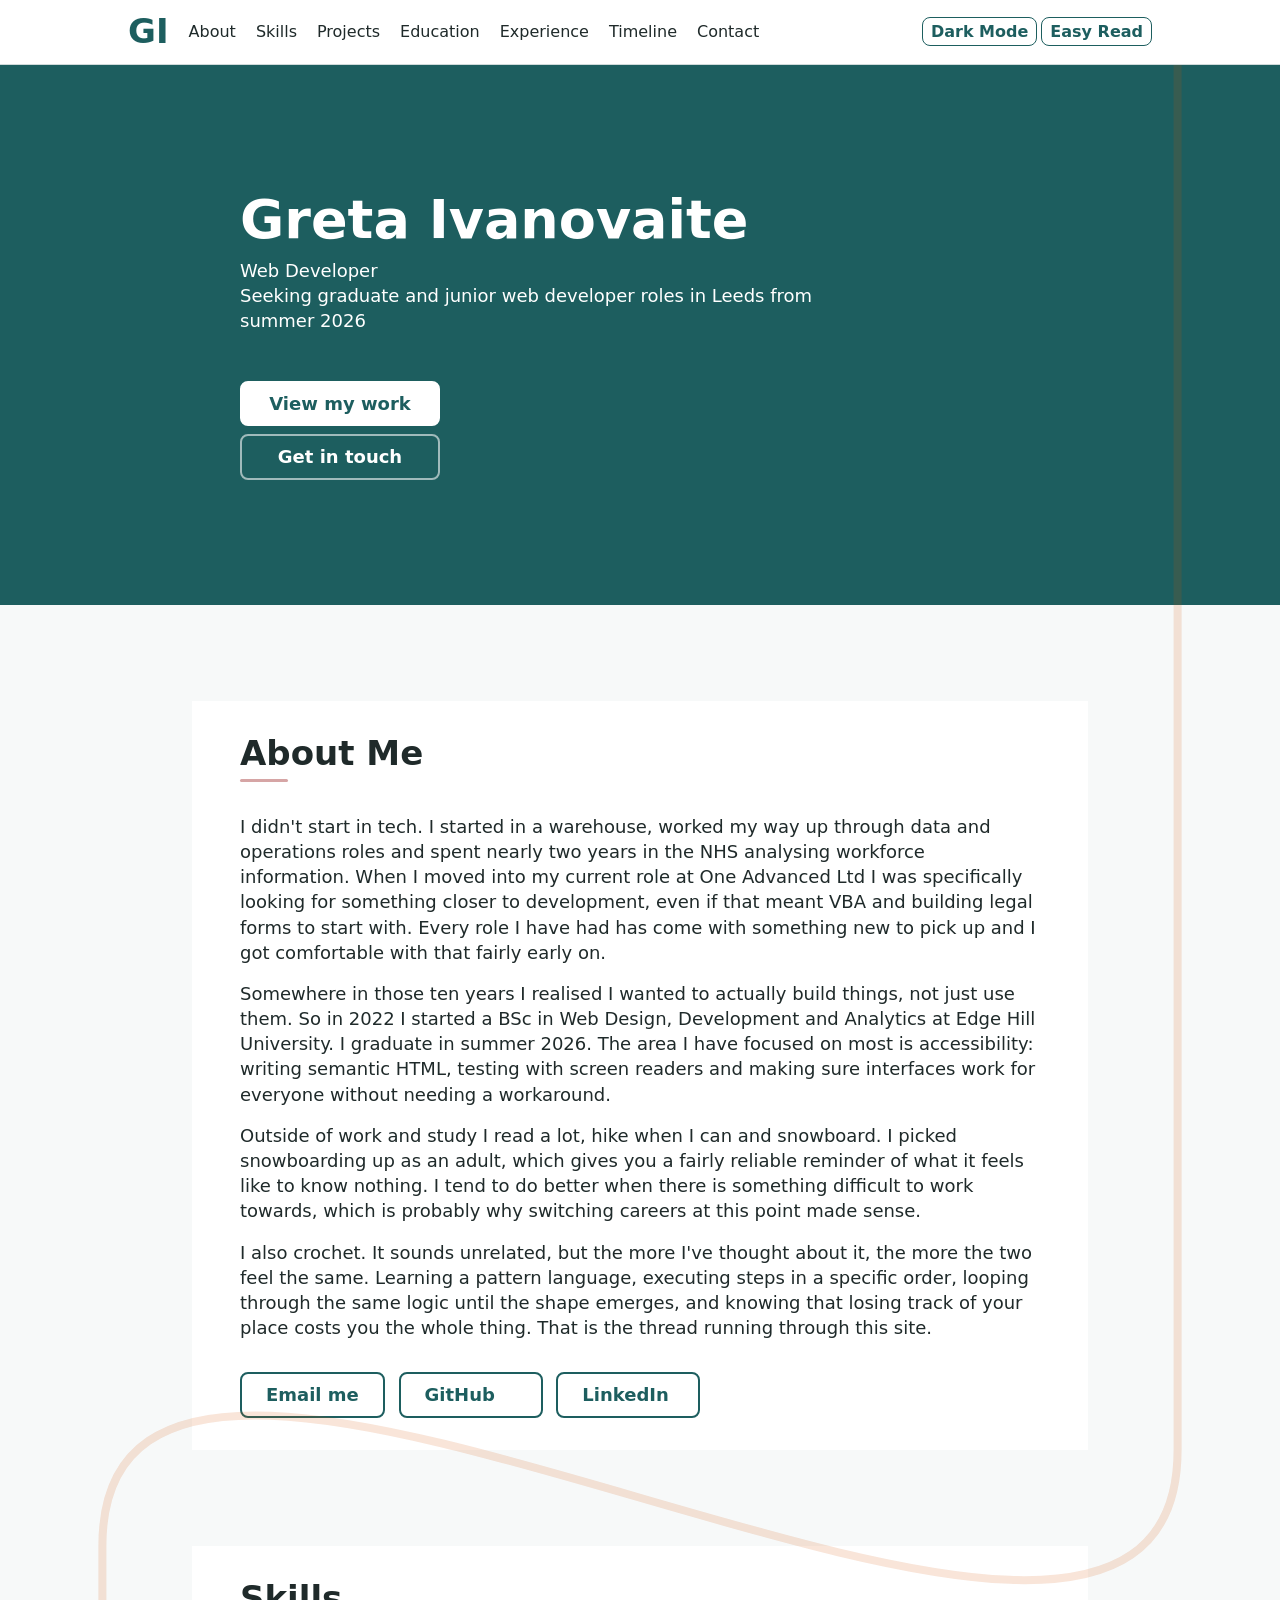
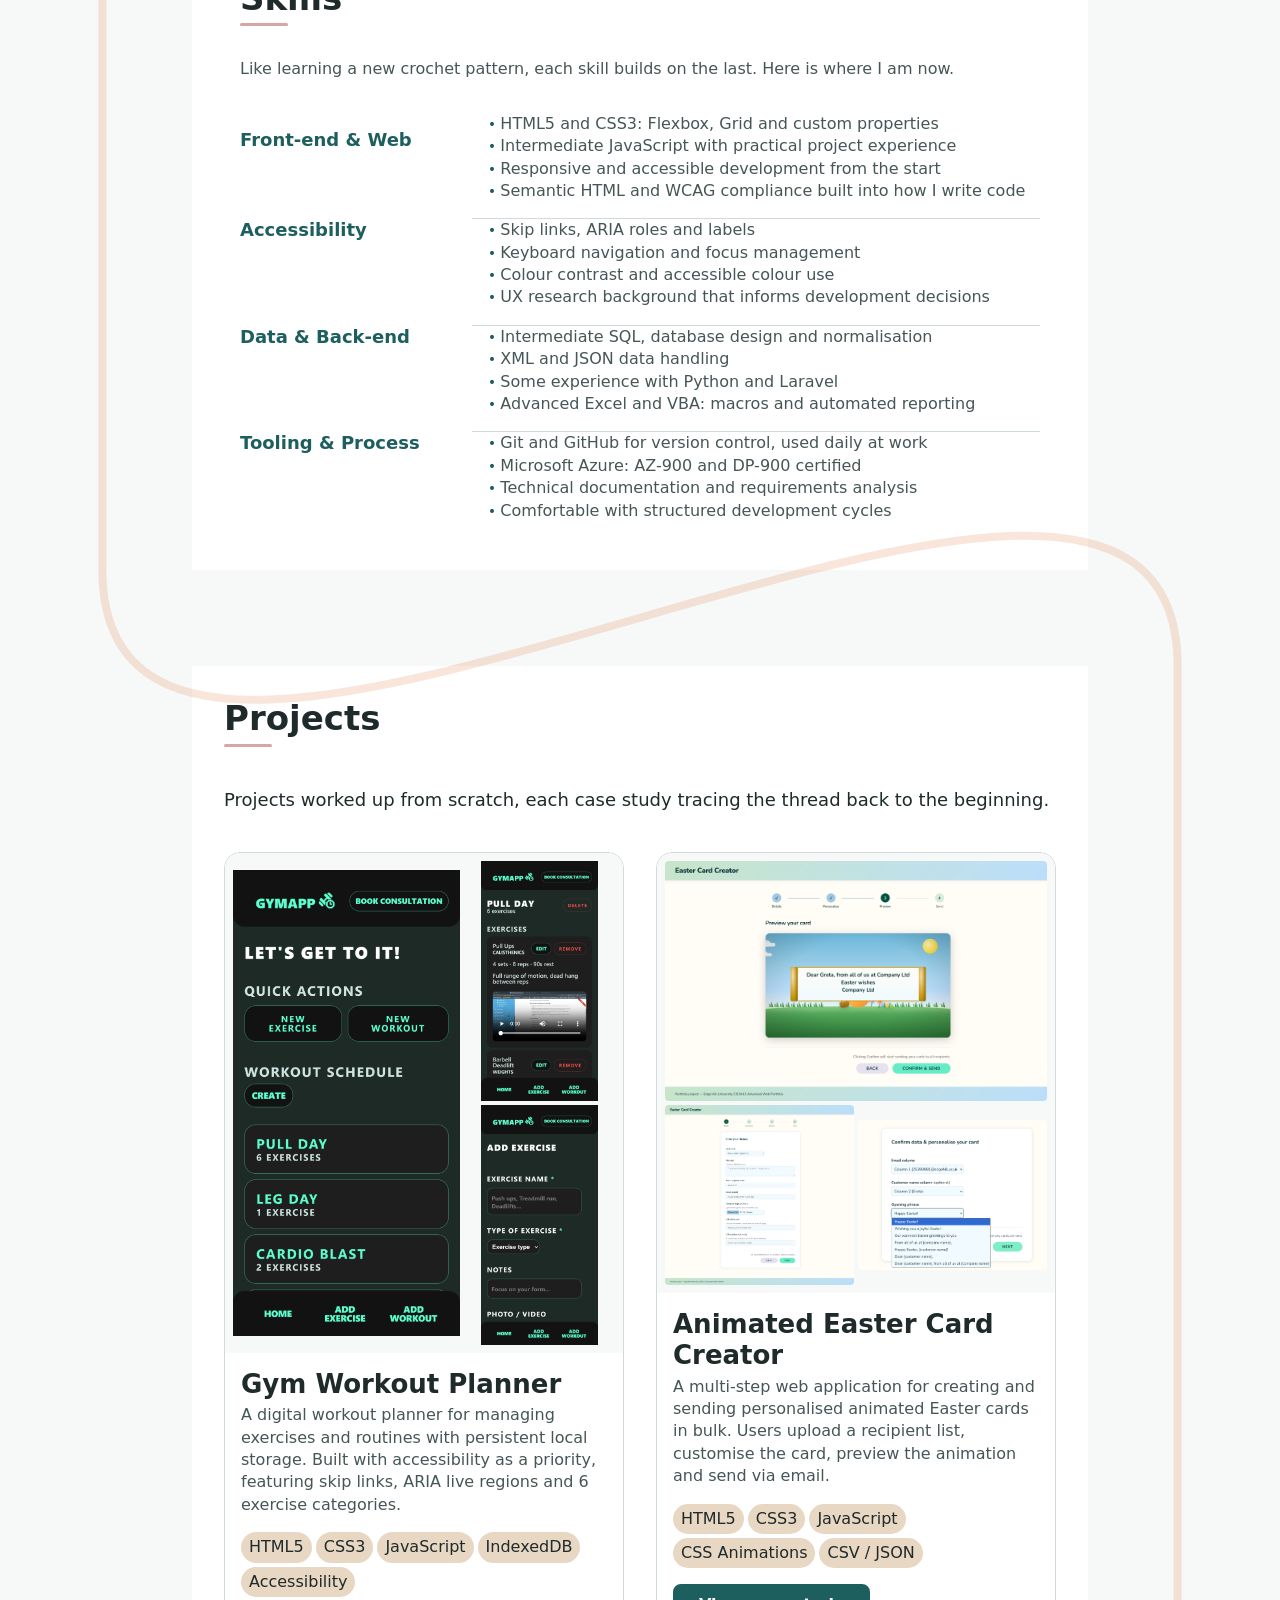
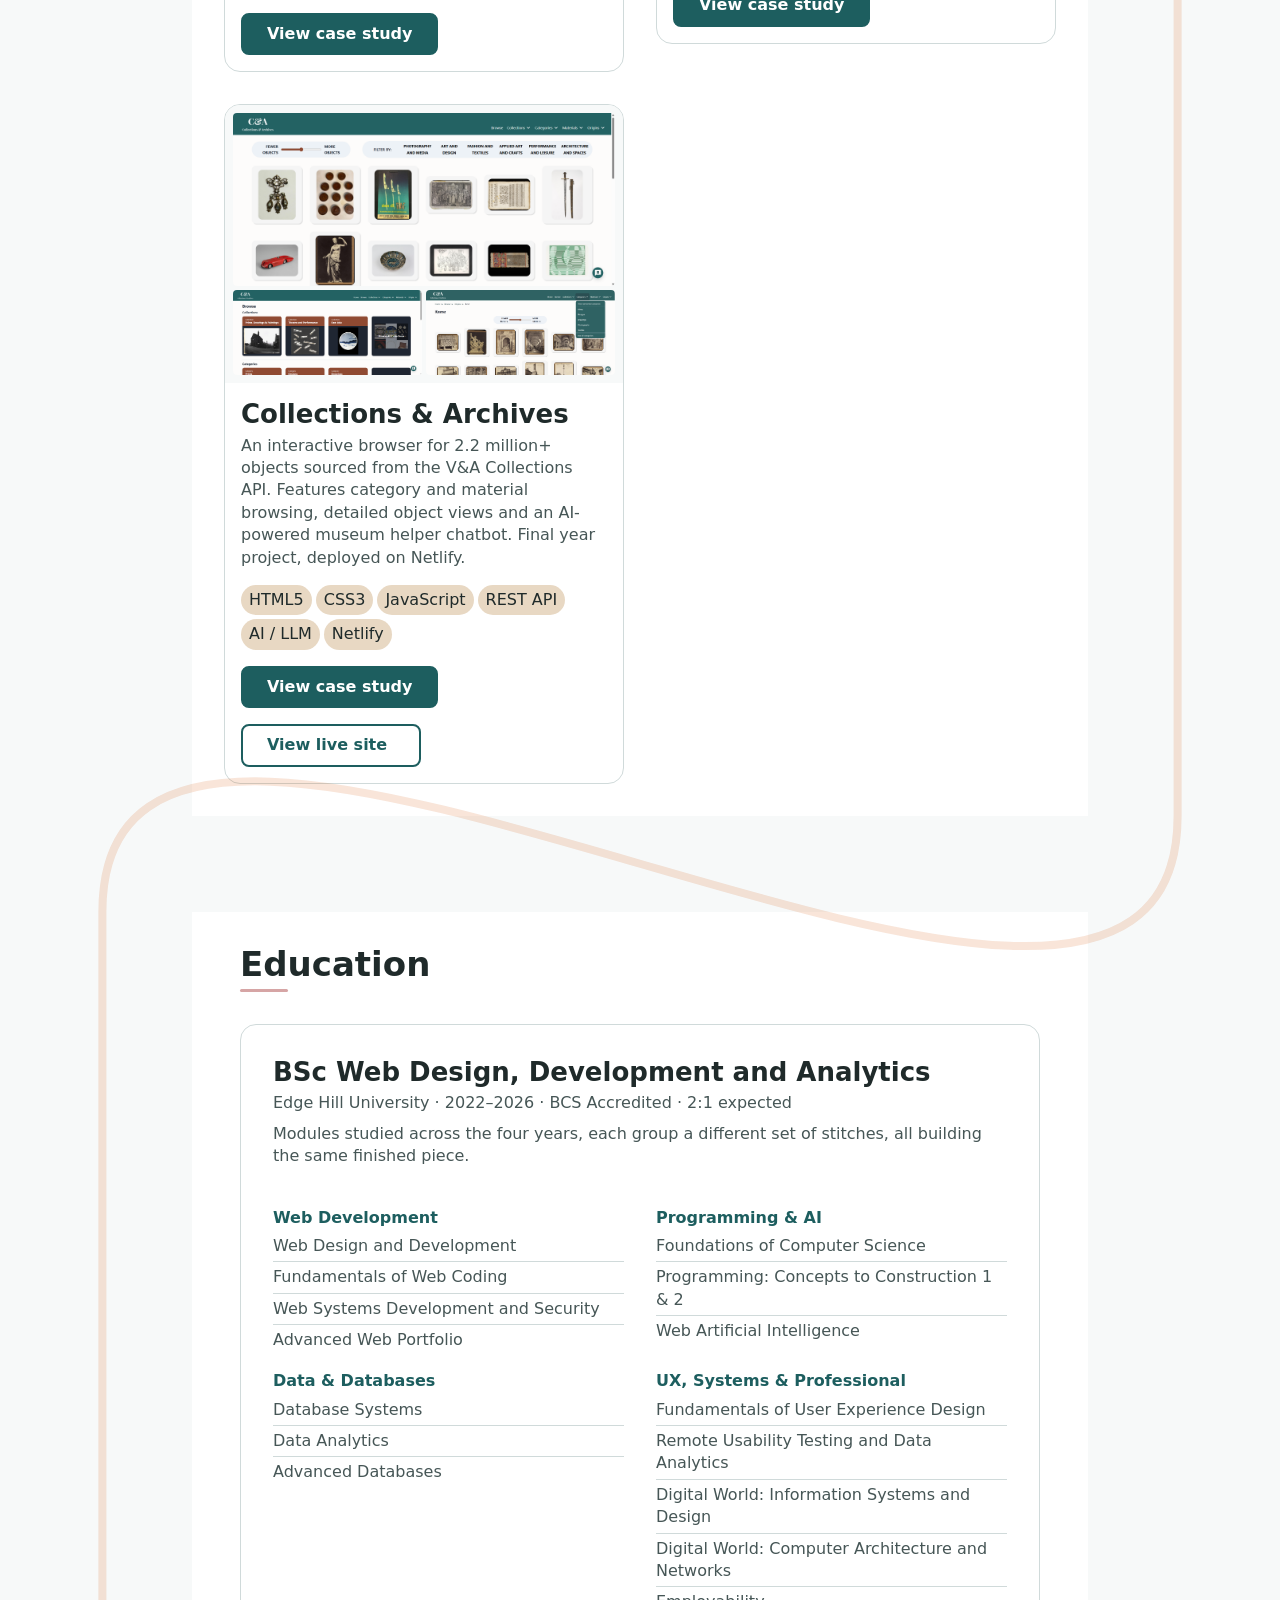
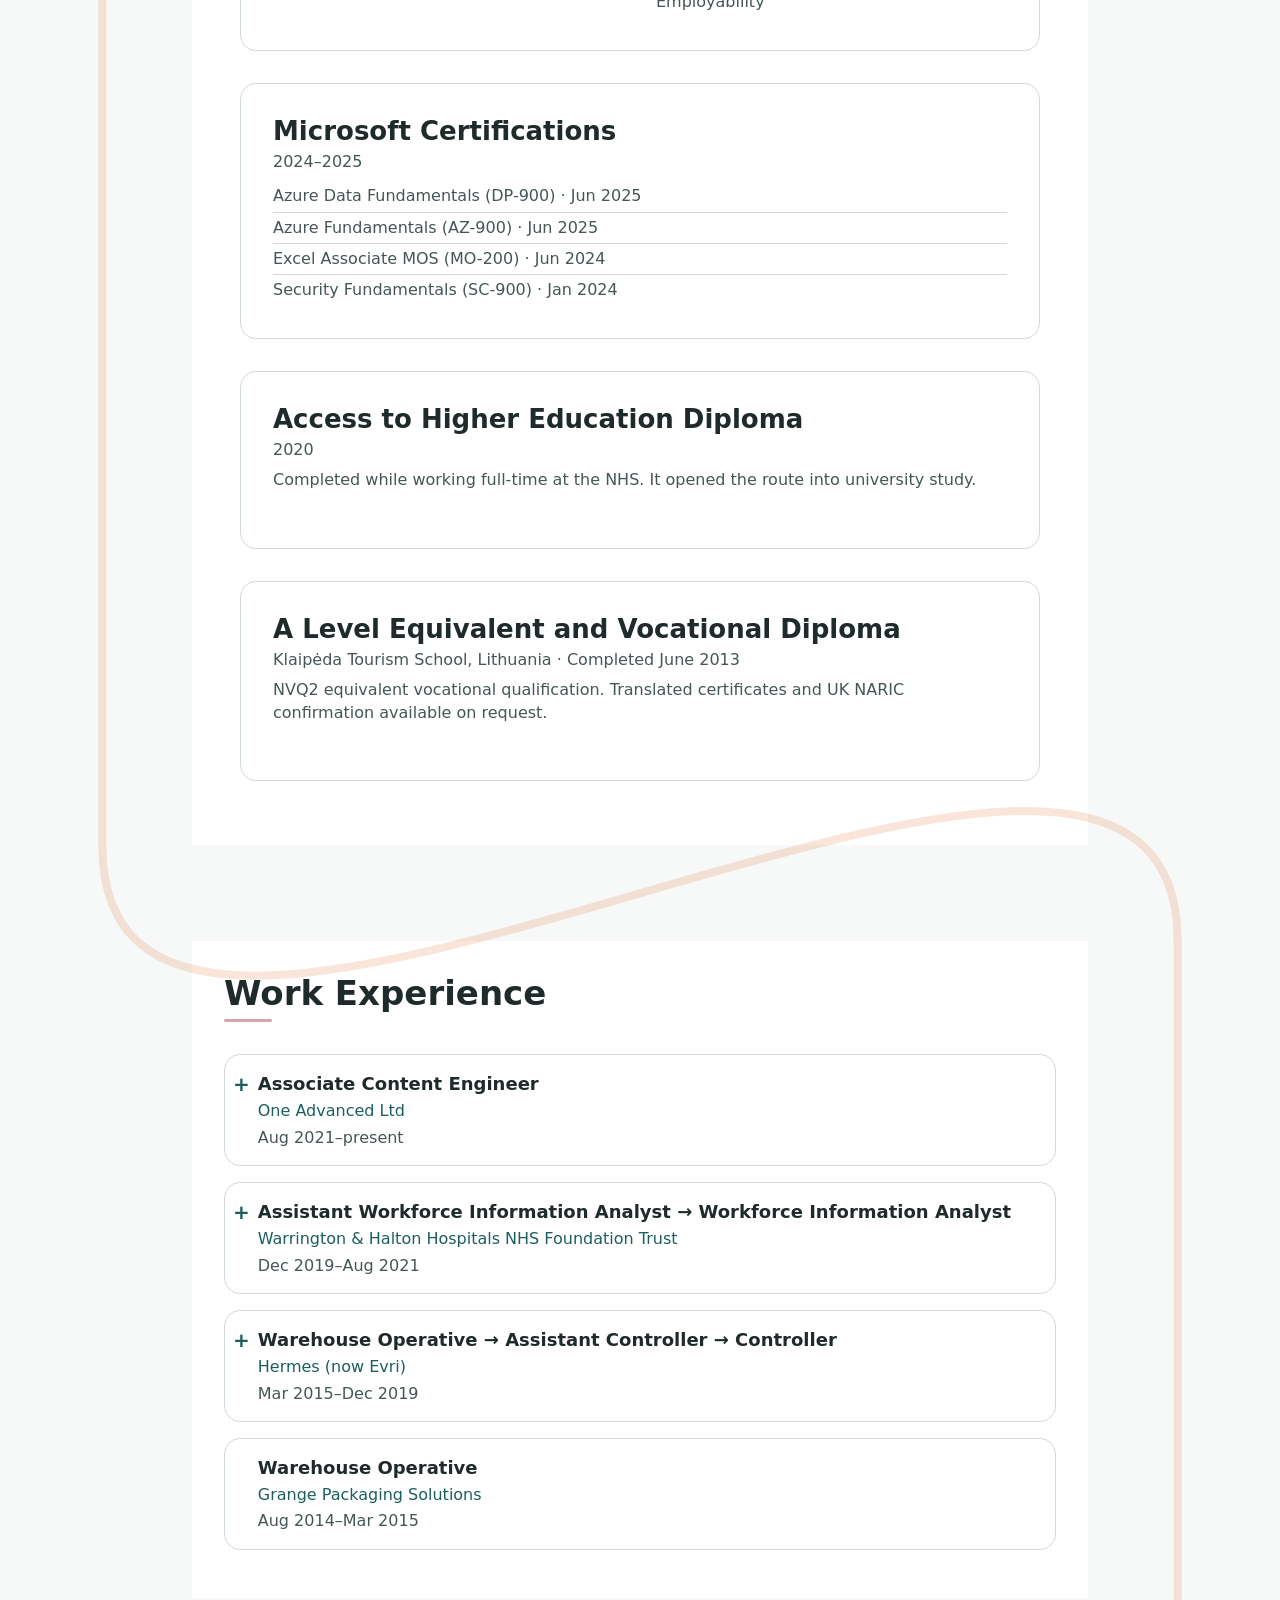
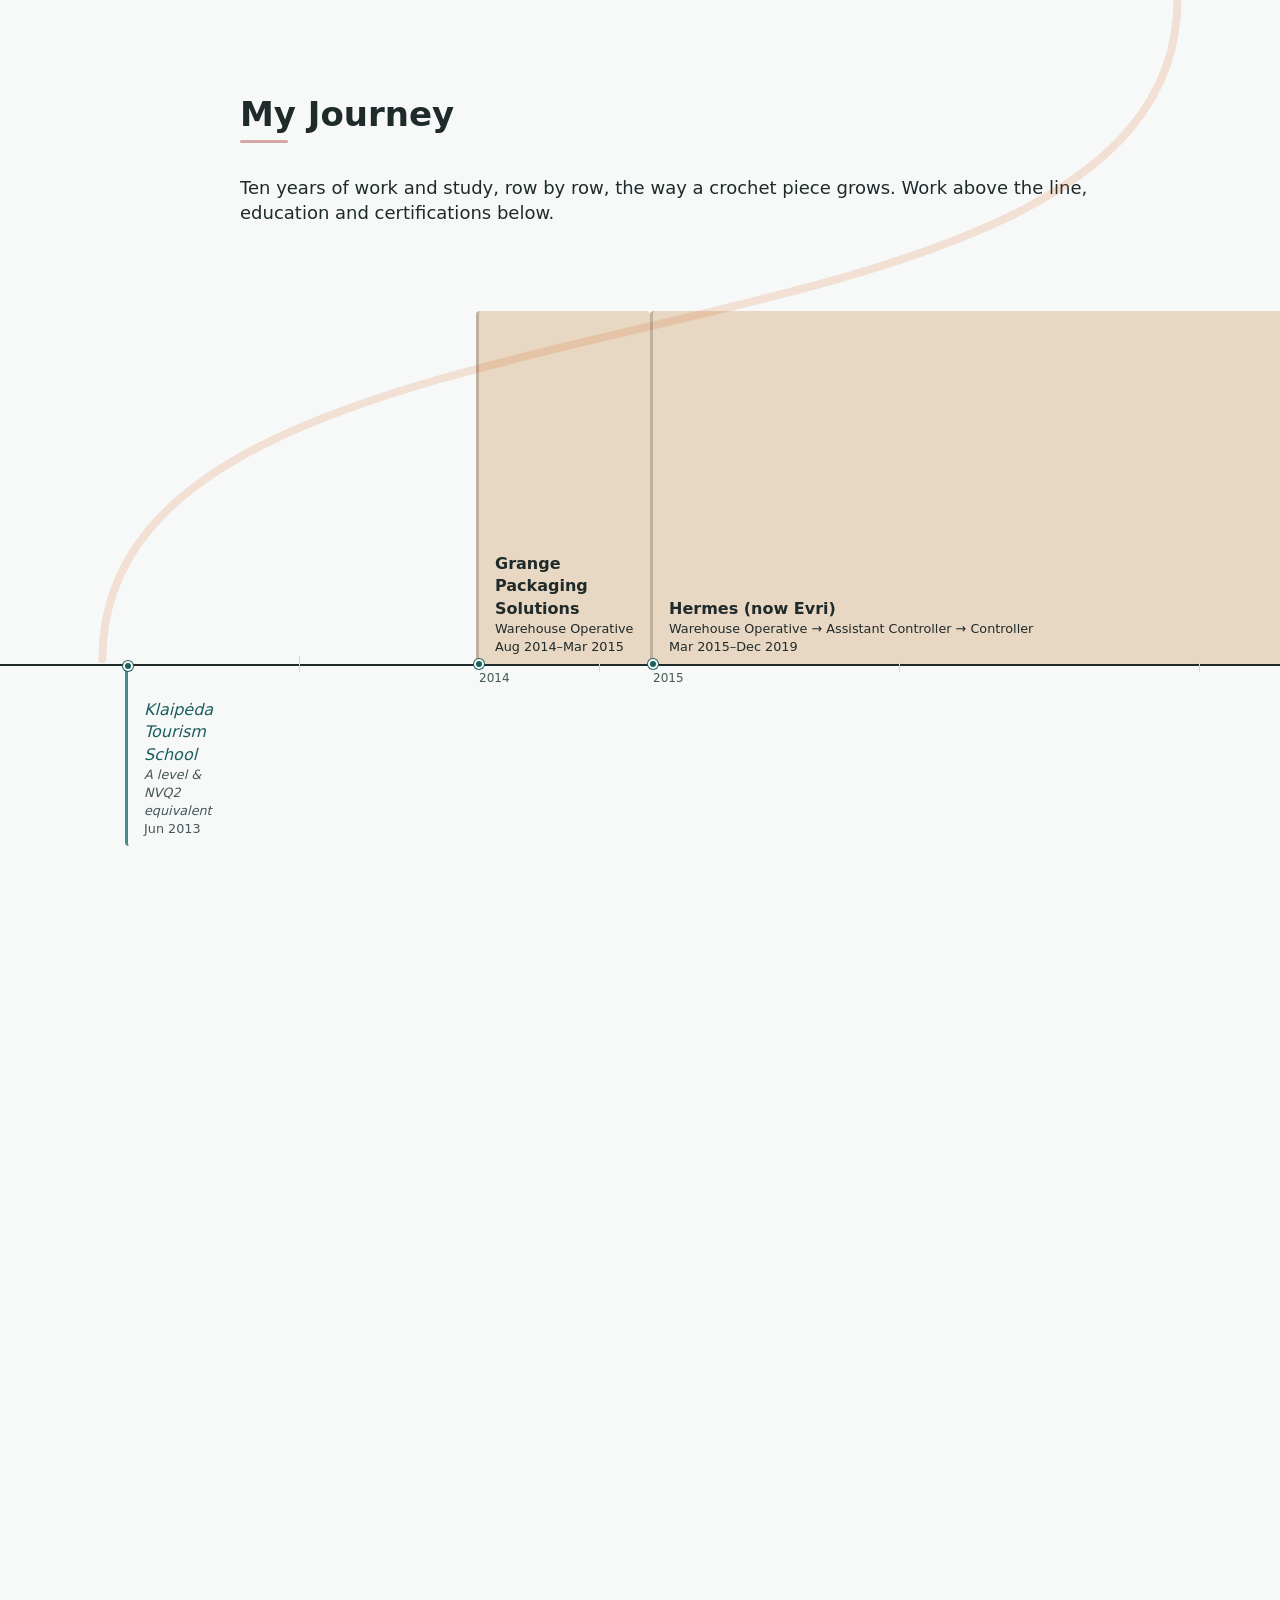
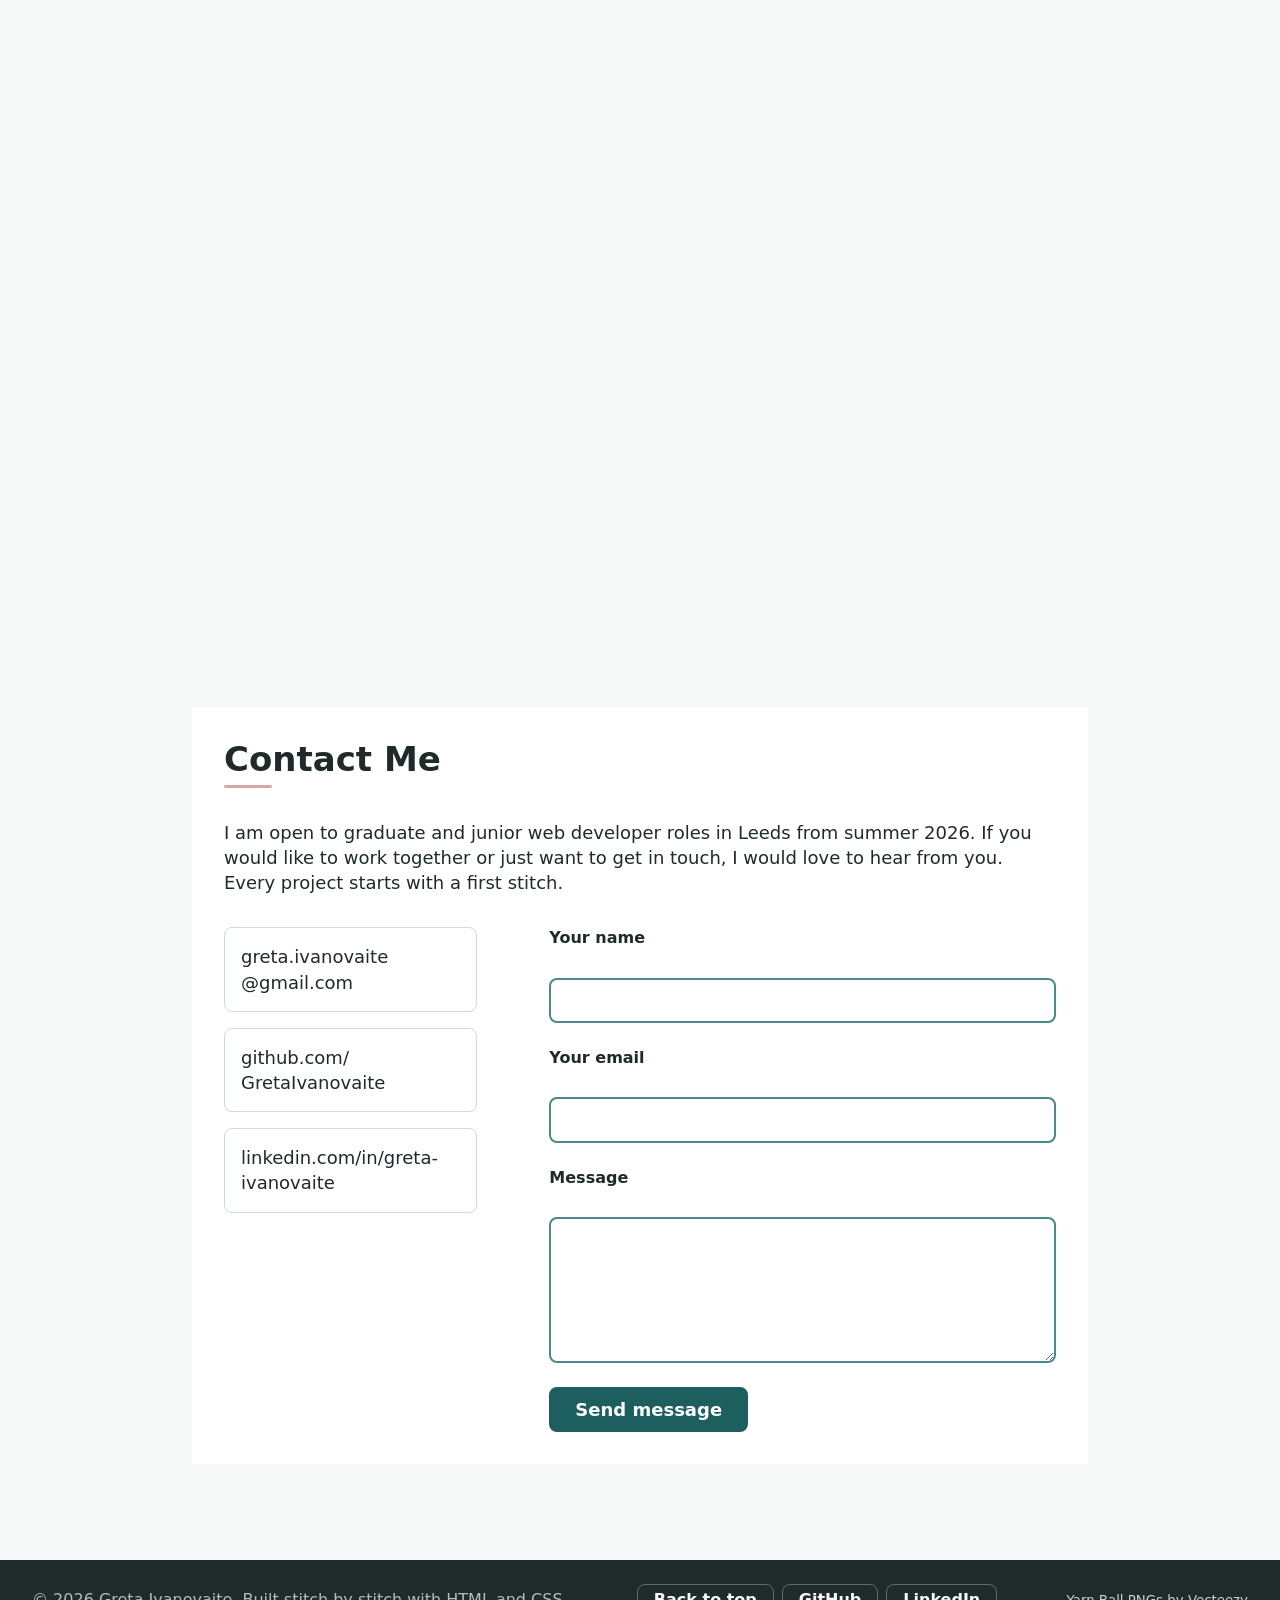
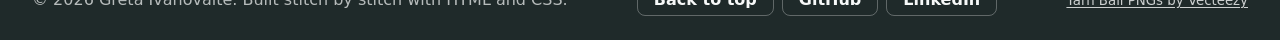
==== index.html @ 9c4bdbde "Fixed a few more layout issues, changed some of the icons and content to be more clear" ====
<!DOCTYPE html>
<html lang="en">
<head>
    <meta charset="UTF-8">
    <meta name="viewport" content="width=device-width, initial-scale=1.0">
    <meta name="description" content="Greta Ivanovaite - Web Developer portfolio. Showcasing accessible, user-focused web development projects.">
    <title>Greta Ivanovaite - Web Developer Portfolio</title>
    <link rel="stylesheet" href="css/styles.css">
    <link rel="stylesheet" href="css/layout.css">
    <script src="js/track_yarn.js" defer></script>
    <script src="js/toggles.js"></script>
    <script src="js/timeline.js" defer></script>
</head>
<body>
    <a class="skip-link" href="#main">Skip to main content</a>
    <header>
        <nav aria-label="Main navigation">
            <a href="#hero" aria-label="Greta Ivanovaite - back to top">GI</a>
            <ul role="list">
                <li><a href="#about">About</a></li>
                <li><a href="#skills">Skills</a></li>
                <li><a href="#projects">Projects</a></li>
                <li><a href="#education">Education</a></li>
                <li><a href="#work">Experience</a></li>
                <li><a href="#timeline">Timeline</a></li>
                <li><a href="#contact">Contact</a></li>
            </ul>
            
            <button
                id="btn-dark-mode"
                aria-pressed="false"
                aria-label="Toggle dark mode"
                onclick="darkMode()">
                Dark Mode
            </button>

            <button
                id="btn-easy-read"
                aria-pressed="false"
                aria-label="Toggle easy read mode"
                onclick="accessibilityMode()">
                Easy Read
            </button>
        </nav>
    </header>

    <main id="main">
        <div id="yarn-announcer" class="sr-only" aria-live="polite"></div>
        <svg class="yarn-path-container yarn-path-mobile" aria-hidden="true">
            <path id="thread-path-mobile" fill="none" />
        </svg>
        <svg class="yarn-path-container yarn-path-desktop" aria-hidden="true">
            <path id="thread-path-desktop" fill="none" />
        </svg>
        <div id="yarn-ball" class="yarn-ball" aria-hidden="true">
            <img src="images/vecteezy_orange-yarn-ball-in-realistic-design-on-transparent-background_52934440.png" alt="">
        </div>
        <section id="hero" aria-labelledby="hero-heading">
            <h1 id="hero-heading">Greta Ivanovaite</h1>
            <p>Web Developer</p>
            <p>Seeking graduate and junior web developer roles in Leeds from summer 2026</p>
            <a href="#projects">View my work</a>
            <a href="#contact">Get in touch</a>
        </section>

        <section id="about" aria-labelledby="about-heading">
            <h2 id="about-heading">About Me</h2>
            <p>I didn't start in tech. I started in a warehouse, worked my way up through data and operations roles and spent nearly two years in the NHS analysing workforce information. When I moved into my current role at One Advanced Ltd I was specifically looking for something closer to development, even if that meant VBA and building legal forms to start with. Every role I have had has come with something new to pick up and I got comfortable with that fairly early on.</p>
            <p>Somewhere in those ten years I realised I wanted to actually build things, not just use them. So in 2022 I started a BSc in Web Design, Development and Analytics at Edge Hill University. I graduate in summer 2026. The area I have focused on most is accessibility: writing semantic HTML, testing with screen readers and making sure interfaces work for everyone without needing a workaround.</p>
            <p>Outside of work and study I read a lot, hike when I can and snowboard. I picked snowboarding up as an adult, which gives you a fairly reliable reminder of what it feels like to know nothing. I tend to do better when there is something difficult to work towards, which is probably why switching careers at this point made sense.</p>
            <p>I also crochet. It sounds unrelated, but the more I've thought about it, the more the two feel the same. Learning a pattern language, executing steps in a specific order, looping through the same logic until the shape emerges, and knowing that losing track of your place costs you the whole thing. That is the thread running through this site.</p>
            <a href="mailto:greta.ivanovaite@gmail.com" aria-label="Send Greta an email">Email me</a>
            <a href="https://github.com/GretaIvanovaite" target="_blank" rel="noopener noreferrer" aria-label="Visit Greta's GitHub profile (opens in new tab)">GitHub</a>
            <a href="https://linkedin.com/in/greta-ivanovaite" target="_blank" rel="noopener noreferrer" aria-label="Visit Greta's LinkedIn profile (opens in new tab)">LinkedIn</a>
        </section>

        <section id="skills" aria-labelledby="skills-heading">
            <h2 id="skills-heading">Skills</h2>
            <p>Like learning a new crochet pattern, each skill builds on the last. Here is where I am now.</p>
            <h3>Front-end &amp; Web</h3>
            <ul role="list">
                <li>HTML5 and CSS3: Flexbox, Grid and custom properties</li>
                <li>Intermediate JavaScript with practical project experience</li>
                <li>Responsive and accessible development from the start</li>
                <li>Semantic HTML and WCAG compliance built into how I write code</li>
            </ul>

            <h3>Accessibility</h3>
            <ul role="list">
                <li>Skip links, ARIA roles and labels</li>
                <li>Keyboard navigation and focus management</li>
                <li>Colour contrast and accessible colour use</li>
                <li>UX research background that informs development decisions</li>
            </ul>

            <h3>Data &amp; Back-end</h3>
            <ul role="list">
                <li>Intermediate SQL, database design and normalisation</li>
                <li>XML and JSON data handling</li>
                <li>Some experience with Python and Laravel</li>
                <li>Advanced Excel and VBA: macros and automated reporting</li>
            </ul>

            <h3>Tooling &amp; Process</h3>
            <ul role="list">
                <li>Git and GitHub for version control, used daily at work</li>
                <li>Microsoft Azure: AZ-900 and DP-900 certified</li>
                <li>Technical documentation and requirements analysis</li>
                <li>Comfortable with structured development cycles</li>
            </ul>
        </section>

        <section id="projects" aria-labelledby="projects-heading">
            <h2 id="projects-heading">Projects</h2>
            <p>Projects worked up from scratch, each case study tracing the thread back to the beginning.</p>

            <article aria-labelledby="project-gym-heading">
                <h3 id="project-gym-heading">Gym Workout Planner</h3>
                <figure>
                    <img src="images/GymApp_mob.png" alt="Gym Workout Planner mobile view">
                    <img src="images/GymApp_workout_det_mob.png" alt="Workout detail view on mobile">
                    <img src="images/GymApp_add_exer_mob.png" alt="Add exercise form on mobile">
                </figure>
                <p>A digital workout planner for managing exercises and routines with persistent local storage. Built with accessibility as a priority, featuring skip links, ARIA live regions and 6 exercise categories.</p>
                <ul role="list" aria-label="Technologies used">
                    <li>HTML5</li>
                    <li>CSS3</li>
                    <li>JavaScript</li>
                    <li>IndexedDB</li>
                    <li>Accessibility</li>
                </ul>
                <a href="projects/gym-app.html">View case study</a>
            </article>

            <article aria-labelledby="project-easter-heading">
                <h3 id="project-easter-heading">Animated Easter Card Creator</h3>
                <figure>
                    <img src="images/EasterCard_preview.png" alt="Animated Easter Card Creator card preview">
                    <img src="images/EasterCard_input.png" alt="Recipient list upload step">
                    <img src="images/EasterCard_selection_dropdown2.png" alt="Card design selection">
                </figure>
                <p>A multi-step web application for creating and sending personalised animated Easter cards in bulk. Users upload a recipient list, customise the card, preview the animation and send via email.</p>
                <ul role="list" aria-label="Technologies used">
                    <li>HTML5</li>
                    <li>CSS3</li>
                    <li>JavaScript</li>
                    <li>CSS Animations</li>
                    <li>CSV / JSON</li>
                </ul>
                <a href="projects/easter-card.html">View case study</a>
            </article>

            <article aria-labelledby="project-ca-heading">
                <h3 id="project-ca-heading">Collections &amp; Archives</h3>
                <figure>
                    <img src="images/CA_desktop_homepage.png" alt="Collections &amp; Archives homepage">
                    <img src="images/CA_desktop_homepage_browse.png" alt="Collections &amp; Archives browse view">
                    <img src="images/CA_desktop_browse_property(with_menu_dropdown).png" alt="Object detail view with navigation menu">
                </figure>
                <p>An interactive browser for 2.2 million+ objects sourced from the V&amp;A Collections API. Features category and material browsing, detailed object views and an AI-powered museum helper chatbot. Final year project, deployed on Netlify.</p>
                <ul role="list" aria-label="Technologies used">
                    <li>HTML5</li>
                    <li>CSS3</li>
                    <li>JavaScript</li>
                    <li>REST API</li>
                    <li>AI / LLM</li>
                    <li>Netlify</li>
                </ul>
                <a href="projects/va-museum.html">View case study</a>
                <a href="https://collectionsarchives.netlify.app/" target="_blank" rel="noopener noreferrer" aria-label="View Collections &amp; Archives live site (opens in new tab)">View live site</a>
            </article>
        </section>

        <section id="education" aria-labelledby="education-heading">
            <h2 id="education-heading">Education</h2>

            <article aria-labelledby="edu-bsc">
                <h3 id="edu-bsc">BSc Web Design, Development and Analytics</h3>
                <span>Edge Hill University<span aria-hidden="true"> &middot; </span>2022–2026<span aria-hidden="true"> &middot; </span>BCS Accredited<span aria-hidden="true"> &middot; </span>2:1 expected</span>
                <p>Modules studied across the four years, each group a different set of stitches, all building the same finished piece.</p>

                <div>
                    <section aria-labelledby="edu-web-dev">
                        <h4 id="edu-web-dev">Web Development</h4>
                        <ul role="list">
                            <li>Web Design and Development</li>
                            <li>Fundamentals of Web Coding</li>
                            <li>Web Systems Development and Security</li>
                            <li>Advanced Web Portfolio</li>
                        </ul>
                    </section>
                    <section aria-labelledby="edu-programming">
                        <h4 id="edu-programming">Programming &amp; AI</h4>
                        <ul role="list">
                            <li>Foundations of Computer Science</li>
                            <li>Programming: Concepts to Construction 1 &amp; 2</li>
                            <li>Web Artificial Intelligence</li>
                        </ul>
                    </section>
                    <section aria-labelledby="edu-data">
                        <h4 id="edu-data">Data &amp; Databases</h4>
                        <ul role="list">
                            <li>Database Systems</li>
                            <li>Data Analytics</li>
                            <li>Advanced Databases</li>
                        </ul>
                    </section>
                    <section aria-labelledby="edu-ux">
                        <h4 id="edu-ux">UX, Systems &amp; Professional</h4>
                        <ul role="list">
                            <li>Fundamentals of User Experience Design</li>
                            <li>Remote Usability Testing and Data Analytics</li>
                            <li>Digital World: Information Systems and Design</li>
                            <li>Digital World: Computer Architecture and Networks</li>
                            <li>Employability</li>
                        </ul>
                    </section>
                </div>

            </article>

            <article aria-labelledby="edu-certs">
                <h3 id="edu-certs">Microsoft Certifications</h3>
                <span>2024–2025</span>

                <ul role="list">
                    <li>Azure Data Fundamentals (DP-900) &middot; Jun 2025</li>
                    <li>Azure Fundamentals (AZ-900) &middot; Jun 2025</li>
                    <li>Excel Associate MOS (MO-200) &middot; Jun 2024</li>
                    <li>Security Fundamentals (SC-900) &middot; Jan 2024</li>
                </ul>
            </article>

            <article aria-labelledby="edu-access">
                <h3 id="edu-access">Access to Higher Education Diploma</h3>
                <span>2020</span>
                <p>Completed while working full-time at the NHS. It opened the route into university study.</p>
            </article>

            <article aria-labelledby="edu-klaipeda">
                <h3 id="edu-klaipeda">A Level Equivalent and Vocational Diploma</h3>
                <span>Klaip&#0279;da Tourism School, Lithuania<span aria-hidden="true"> &middot; </span>Completed June 2013</span>
                <p>NVQ2 equivalent vocational qualification. Translated certificates and UK NARIC confirmation available on request.</p>
            </article>
        </section>

        <section id="work" aria-labelledby="work-heading">
            <h2 id="work-heading">Work Experience</h2>
            <details>
                <summary>
                    <span>Associate Content Engineer</span>
                    <span>One Advanced Ltd</span>
                    <span>Aug 2021–present</span>
                </summary>
                <p>Content engineering for legal software, converting legal forms into structured digital formats and building VBA automation tools.</p>
                <ul role="list">
                    <li>Create and format electronic versions of legal forms to compliance standards set by legal entities</li>
                    <li>Build and maintain VBA macros to automate document workflows and reduce manual errors</li>
                    <li>Create content control-based Word forms</li>
                    <li>Manage version-controlled content workflows using Git and GitHub</li>
                </ul>
            </details>

            <details>
                <summary>
                    <span>Assistant Workforce Information Analyst → Workforce Information Analyst</span>
                    <span>Warrington &amp; Halton Hospitals NHS Foundation Trust</span>
                    <span>Dec 2019–Aug 2021</span>
                </summary>
                <strong>Workforce Information Analyst</strong>
                <span>Nov 2020–Aug 2021</span>
                <ul role="list">
                    <li>Reported on staff absences, mandatory training and other workforce queries</li>
                    <li>Managed the employee information system (ESR)</li>
                    <li>Created and implemented SCORM packages using Lectora and Oracle LMS</li>
                    <li>Extensive use of Microsoft Office including Excel, Outlook and Word</li>
                </ul>
                <strong>Assistant Workforce Information Analyst</strong>
                <span>Dec 2019–Nov 2020</span>

                <ul role="list">
                    <li>Compiled information from E-Rostering, Patchwork and OLM systems</li>
                    <li>Checked and error-corrected reports before distribution</li>
                </ul>
            </details>

            <details>
                <summary>
                    <span>Warehouse Operative → Assistant Controller → Controller</span>
                    <span>Hermes (now Evri)</span>
                    <span>Mar 2015–Dec 2019</span>
                </summary>
                <strong>Controller</strong>
                <span>Sep 2018–Dec 2019</span>
                <ul role="list">
                    <li>Managed staff performance and shift operations</li>
                    <li>Reported to management within established timescales using internal operating systems</li>
                    <li>Built and maintained Excel VBA macros and worked with Access databases</li>
                </ul>
                <strong>Assistant Controller</strong>
                <span>Jun 2015–Sep 2018</span>
                <ul role="list">
                    <li>Answered internal and external queries</li>
                    <li>Data input, update and manipulation in Excel</li>
                    <li>Compiled and reported operational information to management</li>
                </ul>
                <strong>Warehouse Operative</strong>
                <span>Mar 2015–Jun 2015</span>
            </details>

            <div class="work-static">
                <span>Warehouse Operative</span>
                <span>Grange Packaging Solutions</span>
                <span>Aug 2014–Mar 2015</span>
            </div>
        </section>

        <section id="timeline" aria-labelledby="timeline-heading">
            <h2 id="timeline-heading">My Journey</h2>
            <p>Ten years of work and study, row by row, the way a crochet piece grows. Work above the line, education and certifications below.</p>
            <details id="timeline-details">
                <summary>View timeline</summary>
            </details>
            <div class="timeline-track">
                <ol class="timeline-entries" aria-label="Career and education timeline">
                    <li class="timeline-cert" data-year="2013" style="--tl-left:125px">
                        <span>Klaip&#279;da Tourism School</span>
                        <span>A level &amp; NVQ2 equivalent</span>
                        <time datetime="2013-06">Jun 2013</time>
                    </li>
                    <li class="timeline-work" data-year="2014" style="--tl-left:476px;--tl-width:174px">
                        <span>Grange Packaging Solutions</span>
                        <span>Warehouse Operative</span>
                        <time datetime="2014-08/2015-03">Aug 2014&ndash;Mar 2015</time>
                    </li>
                    <li class="timeline-work" data-year="2015" style="--tl-left:650px;--tl-width:1425px">
                        <span>Hermes (now Evri)</span>
                        <span>Warehouse Operative &rarr; Assistant Controller &rarr; Controller</span>
                        <time datetime="2015-03/2019-12">Mar 2015&ndash;Dec 2019</time>
                    </li>
                    <li class="timeline-edu" data-year="2017" style="--tl-left:1376px;--tl-width:924px">
                        <span>Access to Higher Education Diploma</span>
                        <time datetime="2017-08/2020-09">Aug 2017&ndash;Sep 2020</time>
                    </li>
                    <li class="timeline-work" data-year="2019" style="--tl-left:2075px;--tl-width:501px">
                        <span>NHS Warrington &amp; Halton</span>
                        <span>Assistant Workforce Information Analyst &rarr; Workforce Information Analyst</span>
                        <time datetime="2019-12/2021-08">Dec 2019&ndash;Aug 2021</time>
                    </li>
                    <li class="timeline-work timeline-current" data-year="2021" style="--tl-left:2576px;--tl-width:1774px">
                        <span>One Advanced Ltd</span>
                        <span>Associate Content Engineer</span>
                        <time datetime="2021-08">Aug 2021&ndash;present</time>
                    </li>
                    <li class="timeline-edu" data-year="2022" style="--tl-left:2900px;--tl-width:1125px">
                        <span>BSc Web Design, Development<br>and Analytics</span>
                        <time datetime="2022-09/2026-06">Sep 2022&ndash;Jun 2026</time>
                    </li>
                    <li class="timeline-cert" data-year="2024" style="--tl-left:3300px">
                        <span>Security, Compliance &amp; Identity Fundamentals (SC-900)</span>
                        <time datetime="2024-01">Jan 2024</time>
                    </li>
                    <li class="timeline-cert" data-year="2024" style="--tl-left:3495px">
                        <span>Microsoft Excel Associate (MO-200)</span>
                        <time datetime="2024-06">Jun 2024</time>
                    </li>
                    <li class="timeline-cert" data-year="2025" style="--tl-left:3725px">
                        <span>Microsoft Azure Fundamentals (AZ-900)</span>
                        <time datetime="2025-06">Jun 2025</time>
                    </li>
                    <li class="timeline-cert" data-year="2025" style="--tl-left:3930px">
                        <span>Microsoft Azure Data Fundamentals (DP-900)</span>
                        <time datetime="2025-06">Jun 2025</time>
                    </li>
                </ol>
            </div>
        </section>

        <section id="contact" aria-labelledby="contact-heading">
            <h2 id="contact-heading">Contact Me</h2>
            <p>I am open to graduate and junior web developer roles in Leeds from summer 2026. If you would like to work together or just want to get in touch, I would love to hear from you. Every project starts with a first stitch.</p>
            <address>
                <a href="mailto:greta.ivanovaite@gmail.com" aria-label="Send email to Greta">greta.ivanovaite<wbr>@gmail.com</a>
                <a href="https://github.com/GretaIvanovaite" target="_blank" rel="noopener noreferrer" aria-label="Greta's GitHub profile (opens in new tab)">github.com/<wbr>GretaIvanovaite</a>
                <a href="https://linkedin.com/in/greta-ivanovaite" target="_blank" rel="noopener noreferrer" aria-label="Greta's LinkedIn profile (opens in new tab)">linkedin.com/in/<wbr>greta-ivanovaite</a>
            </address>
            <form novalidate aria-label="Contact form">
                <label for="contact-name">Your name</label>
                <input type="text" id="contact-name" name="name" autocomplete="name" required aria-required="true">
                <label for="contact-email">Your email</label>
                <input type="email" id="contact-email" name="email" autocomplete="email" required aria-required="true">
                <label for="contact-message">Message</label>
                <textarea id="contact-message" name="message" rows="5" required aria-required="true"></textarea>
                <button type="submit">Send message</button>
            </form>
        </section>
    </main>

    <footer>
        <p>&copy; 2026 Greta Ivanovaite. Built stitch by stitch with HTML and CSS.</p>
        <nav aria-label="Footer navigation">
            <a href="#hero">Back to top</a>
            <a href="https://github.com/GretaIvanovaite" target="_blank" rel="noopener noreferrer" aria-label="Greta's GitHub profile (opens in new tab)">GitHub</a>
            <a href="https://linkedin.com/in/greta-ivanovaite" target="_blank" rel="noopener noreferrer" aria-label="Greta's LinkedIn profile (opens in new tab)">LinkedIn</a>
        </nav>
        <p><small><a href="https://www.vecteezy.com/free-png/yarn-ball" target="_blank" rel="noopener noreferrer">Yarn Ball PNGs by Vecteezy</a></small></p>
    </footer>
</body>
</html>
---- css/styles.css ----
:root {
    --color-primary: #1d5e5f;
    --color-primary-light: #4A8A8A;
    --color-cream: #F7F9F9;
    --color-charcoal: #1F2A2A;
    --color-beige: #E8D8C3;
    --color-rose: #D6A5A5;
    --color-sage: #A8C3A0;
    --color-accent: #D35400;

    --color-bg: var(--color-cream);
    --color-text: var(--color-charcoal);
    --color-text-muted: #465656;
    --color-border: #D0DADA;
    --color-surface: #FFFFFF;

    --font-family: system-ui, -apple-system, BlinkMacSystemFont,
                   'Segoe UI', Roboto, Oxygen, Ubuntu,
                   Cantarell, sans-serif;
    --font-size-sm: 1rem;
    --font-size-base: 1.125rem;
    --font-size-lg: 1.25rem;
    --font-size-xl: 1.625rem;
    --font-size-2xl: 2.125rem;
    --font-size-3xl: 2.625rem;
    --font-size-4xl: 3.375rem;
    --line-height-base: 1.4;
    --line-height-heading: 1.2;
    --font-weight-normal: 400;
    --font-weight-medium: 600;
    --font-weight-bold: 800;

    --smaller-letter-spacing: -0.05rem;

    --space-xs: 0.25rem;
    --space-sm: 0.5rem;
    --space-md: 1rem;
    --space-lg: 1.5rem;
    --space-xl: 2rem;
    --space-2xl: 3rem;
    --space-3xl: 4.5rem;
    --space-4xl: 6rem;

    --max-width: 1200px;
    --border-radius-sm: 4px;
    --border-radius-md: 8px;
    --border-radius-lg: 16px;
    --border-radius-pill: 999px;

    --transition-fast: 150ms ease;
    --transition-base: 300ms ease;
    --transition-slow: 500ms ease;

    --focus-color: var(--color-primary);
    --focus-width: 3px;
    --focus-offset: 3px;
}

.dark-mode {
    --color-primary: #87c0c0;
    --color-primary-light: #a0d0d0;
    --color-bg: #121a1a;
    --color-surface: #1f2a2a;
    --color-text: #eef2f2;
    --color-text-muted: #b0c0c0;
    --color-border: #2d3d3d;
    --color-rose: #c88a8a;
    --color-beige: #343d33;
    --color-sage: #2a3d2a;
}

.dark-mode .yarn-path-container path {
    stroke: #e67e22;
}

.dark-mode #hero {
    background-color: #0e2e2e;
}

.dark-mode #hero h1,
.dark-mode #hero > p {
    color: var(--color-text);
}

.dark-mode #hero > a:first-of-type {
    background-color: var(--color-text);
    color: var(--color-bg);
    border-color: var(--color-text);
}

.dark-mode #hero > a:first-of-type:hover {
    background-color: transparent;
    color: var(--color-text);
    border-color: var(--color-text);
}

.dark-mode #hero > a:last-of-type {
    border-color: rgba(238, 242, 242, 0.5);
    color: var(--color-text);
}

.dark-mode #hero > a:last-of-type:hover {
    background-color: var(--color-text);
    color: var(--color-bg);
    border-color: var(--color-text);
}

.dark-mode .yarn-ball img {
    filter: drop-shadow(2px 4px 10px rgba(0,0,0,0.5));
}

.dark-mode #projects article li {
    background-color: var(--color-border);
    color: var(--color-text);
}

.dark-mode #contact input,
.dark-mode #contact textarea {
    background: #162020;
    color: var(--color-text);
    border-color: var(--color-primary-light);
}

.accessibility-on {
    --font-size-sm: 1.125rem;
    --font-size-base: 1.3rem;
    --font-size-lg: 1.5rem;
    --font-size-xl: 1.875rem;
    --font-size-2xl: 2.375rem;
    --font-size-3xl: 3rem;
    --line-height-base: 1.8;
    --smaller-letter-spacing: 0.02rem;
}

.accessibility-on .yarn-path-container path {
    stroke-width: 2px;
}

.accessibility-on .yarn-ball {filter: grayscale(100%);}

.accessibility-on p,
.accessibility-on li,
.accessibility-on label,
.accessibility-on span {
    letter-spacing: 0.03em;
    word-spacing: 0.1em;
}

.accessibility-on h1 {font-size: 2.625rem;}
.accessibility-on h2 {font-size: 2.125rem;}
.accessibility-on h3 {font-size: 1.625rem;}
.accessibility-on h4 {font-size: 1.25rem;}

.accessibility-on header nav > a {
    font-size: 2.125rem;
}

.accessibility-on header ul li,
.accessibility-on header nav button {
    font-size: var(--font-size-sm);
    letter-spacing: normal;
    word-spacing: normal;
}

header nav > button:hover {
    color: var(--color-primary-light);
    outline: none;
}

header nav > button:focus-visible {
    color: var(--color-primary);
}

header ul li a:hover {
    outline: none;
    color: var(--color-primary-light);
}

header ul li a:focus-visible {
    text-decoration: underline;
    color: var(--color-primary);
}

html {
    -webkit-text-size-adjust: none;
    text-size-adjust: none;
}

body {
    font-family: var(--font-family);
    font-size: var(--font-size-base);
    line-height: var(--line-height-base);
    color: var(--color-text);
    background-color: var(--color-bg);
    -webkit-font-smoothing: antialiased;
    transition: background-color var(--transition-base), color var(--transition-base);
}

input, button, textarea, select {
    font: inherit;
}

ol[role='list'] {
    list-style: none;
}

ul {
    list-style: none;
}

table {
    border-collapse: collapse;
}

h1, h2, h3, h4 {
    line-height: var(--line-height-heading);
    font-weight: var(--font-weight-bold);
    color: var(--color-text);
}

h1 {font-size: var(--font-size-3xl); line-height: 1.1;}
h2 {font-size: var(--font-size-2xl);}
h3 {font-size: var(--font-size-xl);}
h4 {font-size: var(--font-size-lg);}

a {
    text-decoration-skip-ink: auto;
    color: inherit;
    text-decoration: none;
}

button {
    background: transparent;
    border: none;
    color: inherit;
    cursor: pointer;
}

:focus-visible {
    outline: var(--focus-width) solid var(--focus-color, #000);
    outline-offset: var(--focus-offset);
    border-radius: var(--border-radius-md);
}

header {
    background-color: var(--color-surface);
    border-left: 1px solid var(--color-primary-light);
}

nav > a {
    color: var(--color-primary);
    font-size: var(--font-size-2xl);
    font-weight: var(--font-weight-bold);
    transition: color var(--transition-fast);
}

nav > a:hover {
    color: var(--color-primary-light);
}

nav > button {
    color: var(--color-primary);
    font-weight: var(--font-weight-medium);
    border-radius: var(--border-radius-md);
    font-size: var(--font-size-sm);
}

nav > button:hover {
    color: var(--color-primary-light);
}

header ul li,
header nav button {
    letter-spacing: var(--smaller-letter-spacing);
    line-height: 0.9;
    font-size: var(--font-size-base);
}

.skip-link {
    background: var(--color-primary);
    color: var(--color-surface);
    font-weight: var(--font-weight-bold);
    border-radius: var(--border-radius-md);
    border: 2px solid var(--color-surface);
    text-decoration: none;
    transition: transform var(--transition-fast);
}

main > section:nth-child(even) {
    background-color: var(--color-surface);
}

main > section > h2::after {
    content: "";
    background-color: var(--color-rose);
    border-radius: var(--border-radius-pill);
}

footer {
    background-color: var(--color-charcoal);
    color: var(--color-cream);
}

footer p {
    font-size: var(--font-size-sm);
    opacity: 0.7;
}

footer p:last-of-type {
    opacity: 1;
}

footer nav a {
    font-size: var(--font-size-sm);
    color: var(--color-cream);
    text-decoration: none;
    border: 1px solid rgba(247, 249, 249, 0.3);
    border-radius: var(--border-radius-md);
    transition: background-color var(--transition-fast),
                color var(--transition-fast),
                border-color var(--transition-fast);
}

footer nav a:hover {
    background-color: var(--color-cream);
    color: var(--color-charcoal);
    border-color: var(--color-cream);
}

footer small a {
    color: var(--color-cream);
    text-decoration: underline;
    text-underline-offset: 2px;
    opacity: 0.8;
    transition: opacity var(--transition-fast);
}

footer small a:hover {
    opacity: 1;
}

footer :focus-visible {outline-color: var(--color-cream);}

#hero {
    background-color: var(--color-primary);
}

#hero h1 {
    color: var(--color-surface);
}

#hero > p {
    color: var(--color-surface);
}

#hero > a {
    font-weight: var(--font-weight-medium);
    text-decoration: none;
    border-radius: var(--border-radius-md);
    transition: background-color var(--transition-fast),
                border-color var(--transition-fast),
                color var(--transition-fast);
}

#hero > a:first-of-type {
    background-color: var(--color-surface);
    color: var(--color-primary);
    border: 2px solid var(--color-surface);
}

#hero > a:first-of-type:hover {
    background-color: transparent;
    border-color: var(--color-surface);
    color: var(--color-surface);
    font-weight: var(--font-weight-bold);
}

#hero > a:last-of-type {
    background-color: transparent;
    color: var(--color-surface);
    border: 2px solid rgba(247, 249, 249, 0.6);
}

#hero > a:last-of-type:hover {
    background-color: var(--color-surface);
    border-color: var(--color-surface);
    color: var(--color-primary);
    font-weight: var(--font-weight-bold);
}

#hero :focus-visible {outline-color: var(--color-surface);}

#about > a {
    border: 2px solid var(--color-primary);
    border-radius: var(--border-radius-md);
    font-weight: var(--font-weight-medium);
    text-decoration: none;
    color: var(--color-primary);
    transition: background-color var(--transition-fast),
                color var(--transition-fast);
}

#about > a:hover {
    background-color: var(--color-primary);
    color: var(--color-surface);
}

#skills > h3 {
    color: var(--color-primary);
}

#skills > ul {
    list-style: none;
    border-bottom: 1px solid var(--color-border);
}

#skills > ul li::before {
    content: "•  " / "";
    color: var(--color-primary);
    font-size: 0.85em;
}

#skills > h3:last-of-type + ul {
    border-bottom: none;
}

#skills > p {
    color: var(--color-text-muted);
    font-size: var(--font-size-sm);
}

#skills > ul li {color: var(--color-text-muted); font-size: var(--font-size-sm);}

#projects article {
    background: var(--color-surface);
    border: 1px solid var(--color-border);
    border-radius: var(--border-radius-lg);
}

#projects article figure {
    background-color: var(--color-bg);
}

#projects article > p {
    font-size: var(--font-size-sm);
    color: var(--color-text-muted);
}

#projects article ul {
    list-style: none;
}

#projects article li {
    background-color: var(--color-beige);
    border-radius: var(--border-radius-pill);
    font-size: var(--font-size-sm);
    color: var(--color-charcoal);
}

#projects article > a {
    background-color: var(--color-primary);
    color: var(--color-surface);
    border: 2px solid var(--color-primary);
    border-radius: var(--border-radius-md);
    text-decoration: none;
    font-size: var(--font-size-sm);
    font-weight: var(--font-weight-medium);
    transition: background-color var(--transition-fast),
                color var(--transition-fast),
                border-color var(--transition-fast);
}

#projects article > a:hover {
    background-color: var(--color-surface);
    color: var(--color-primary);
    border-color: var(--color-primary);
}

#projects article > a + a {
    background-color: transparent;
    color: var(--color-primary);
    border-color: var(--color-primary);
}

#projects article > a + a:hover {
    background-color: var(--color-primary);
    color: var(--color-surface);
    border-color: var(--color-primary);
}

#education article {
    background: var(--color-surface);
    border: 1px solid var(--color-border);
    border-radius: var(--border-radius-lg);
}

#education article > span {
    font-size: var(--font-size-sm);
    color: var(--color-text-muted);
}

#education article > p {
    font-size: var(--font-size-sm);
    color: var(--color-text-muted);
}

#education h4 {
    font-size: var(--font-size-sm);
    font-weight: var(--font-weight-bold);
    color: var(--color-primary);
}

#education article li {
    font-size: var(--font-size-sm);
    color: var(--color-text-muted);
    border-bottom: 1px solid var(--color-border);
}

#education article li:last-child {
    border-bottom: none;
}

#education details {
    border-top: 1px solid var(--color-border);
}

#education details summary {
    list-style: none;
    font-size: var(--font-size-sm);
    font-weight: var(--font-weight-medium);
    color: var(--color-primary);
    cursor: pointer;
}

#education details summary::before {
    content: "+  " / "";
    font-size: 0.75em;
}

#education details[open] summary::before {
    content: "-  " / "";
}

#education details summary:hover {
    color: var(--color-primary-light);
}

#education details p {
    font-size: var(--font-size-sm);
    color: var(--color-text-muted);
}

#work > details,
#work > .work-static {
    background: var(--color-surface);
    border: 1px solid var(--color-border);
    border-radius: var(--border-radius-lg);
}

#work > details > summary {
    list-style: none;
    cursor: pointer;
    transition: background-color var(--transition-fast);
}

#work > details > summary:hover {
    background-color: var(--color-bg);
}

#work > details > summary::before {
    content: "+" / "";
    font-size: var(--font-size-lg);
    font-weight: var(--font-weight-bold);
    color: var(--color-primary);
    line-height: 1;
}

#work > .work-static::before {
    content: "+";
    font-size: var(--font-size-lg);
    font-weight: var(--font-weight-bold);
    visibility: hidden;
    line-height: 1;
}

#work > details[open] > summary::before {
    content: "−" / "";
}

#work > details > summary span:first-of-type,
#work > .work-static span:first-of-type {
    font-weight: var(--font-weight-bold);
}

#work > details > summary span:nth-of-type(2),
#work > .work-static span:nth-of-type(2) {
    color: var(--color-primary);
    font-size: var(--font-size-sm);
}

#work > details > summary span:last-of-type,
#work > .work-static span:last-of-type {
    color: var(--color-text-muted);
    font-size: var(--font-size-sm);
}

#work > details > summary + * {
    border-top: 1px solid var(--color-border);
}

#work > details > ul {
    border-top: 1px solid var(--color-border);
}

#work > details > p {
    font-size: var(--font-size-sm);
    color: var(--color-text-muted);
}

#work > details > strong {
    font-size: var(--font-size-sm);
    font-weight: var(--font-weight-bold);
    color: var(--color-text);
    border-top: 1px solid var(--color-border);
}

#work > details > strong:first-of-type {
    border-top: none;
}

#work > details > span {
    font-size: var(--font-size-sm);
    color: var(--color-text-muted);
}

#work > details > ul {
    list-style: none;
}

#work > details > ul li {
    font-size: var(--font-size-sm);
    color: var(--color-text-muted);
    border-bottom: 1px solid var(--color-border);
}

#work > details > ul li:last-child {
    border-bottom: none;
}

#timeline details > summary {
    font-size: var(--font-size-sm);
    font-weight: var(--font-weight-medium);
    color: var(--color-primary);
    border: 1px solid var(--color-primary);
    border-radius: var(--border-radius-md);
    transition: background-color var(--transition-fast), color var(--transition-fast);
}

#timeline details > summary:hover {
    background-color: var(--color-primary);
    color: var(--color-surface);
}

#timeline details > summary::before {
    content: "+ " / "";
}

#timeline details[open] > summary::before {
    content: "− " / "";
}

.timeline-entries::before {
    background-color: var(--color-border);
}

.timeline-entries li {
    font-size: var(--font-size-sm);
}

.timeline-entries li::before {
    background-color: var(--color-border);
}

.timeline-entries span {
    font-weight: var(--font-weight-bold);
    color: var(--color-text);
}

.timeline-entries span + span {
    font-weight: var(--font-weight-normal);
    font-size: 0.8em;
    color: var(--color-text-muted);
}

.timeline-entries time {
    font-size: 0.8em;
    color: var(--color-text-muted);
}

.timeline-work {
    background-color: var(--color-beige);
}

.timeline-work span {
    color: var(--color-charcoal);
}

.timeline-work span + span {
    color: var(--color-charcoal);
}

.timeline-work time,
.timeline-current time {
    color: var(--color-charcoal);
}

.dark-mode .timeline-work time {
    color: var(--color-text);
}

.timeline-work::before {
    background-color: var(--color-charcoal);
}

.timeline-current {
    background-color: var(--color-sage);
}

.timeline-edu {
    background-color: rgba(29, 94, 95, 0.08);
    border: 1px solid var(--color-primary);
}

.timeline-edu span {
    color: var(--color-primary);
}

.timeline-cert {
    background-color: transparent;
    border-left: 2px solid var(--color-primary-light);
}

.timeline-cert span {
    color: var(--color-primary);
}

.dark-mode #timeline details > summary {
    color: var(--color-primary);
    border-color: var(--color-primary);
}

.dark-mode .timeline-entries::before {
    background-color: var(--color-border);
}

.dark-mode .timeline-work span {
    color: var(--color-text);
}

.dark-mode .timeline-current span {
    color: var(--color-text);
}

.dark-mode .timeline-edu {
    background-color: rgba(135, 192, 192, 0.08);
    border-color: var(--color-primary);
}

@media (min-width: 768px) {
    .yarn-ball {opacity: 1;}
    .yarn-path-container path {opacity: 0.65;}

    .accessibility-on {
        --font-size-sm: 1.25rem;
        --font-size-base: 1.5rem;
        --font-size-lg: 1.75rem;
        --font-size-xl: 2.125rem;
        --font-size-2xl: 2.75rem;
        --font-size-3xl: 3.375rem;
        --line-height-base: 2;
    }

    .accessibility-on h1 {font-size: var(--font-size-3xl);}
    .accessibility-on h2 {font-size: var(--font-size-2xl);}
    .accessibility-on h3 {font-size: var(--font-size-xl);}
    .accessibility-on h4 {font-size: var(--font-size-lg);}

    .accessibility-on header {overflow: visible;}

    #projects article figure:has(img + img) img {
        border-radius: var(--border-radius-sm);
    }

    .accessibility-on header nav > a {font-size: var(--font-size-2xl);}

    .accessibility-on header ul li,
    .accessibility-on header nav button {
        word-spacing: 0.1em;
    }

    header nav > button:hover,
    header nav > button:focus-visible {
        background-color: var(--color-primary);
        color: var(--color-surface);
        border-color: var(--color-primary);
        outline: revert;
    }

    header {
        border-left: none;
        border-bottom: 1px solid var(--color-border);
    }

    header ul li a {
        border-radius: var(--border-radius-md);
        letter-spacing: normal;
        font-size: var(--font-size-sm);
        line-height: var(--line-height-base);
        text-align: center;
        white-space: nowrap;
        transition: background-color var(--transition-fast),
                    color var(--transition-fast);
    }

    header nav button {
        border-radius: var(--border-radius-md);
        letter-spacing: normal;
        line-height: 1.2;
        font-size: var(--font-size-sm);
        white-space: nowrap;
    }

    header ul li a:hover {
        background-color: var(--color-primary);
        color: var(--color-surface);
        text-decoration: none;
    }

    nav > button {
        border: 1px solid var(--color-primary);
        color: var(--color-primary);
    }

    nav > button:hover {
        background-color: var(--color-primary);
        color: var(--color-surface);
        border-color: var(--color-primary);
    }
}


@media (min-width: 1100px) {
    h1 {
        font-size: var(--font-size-4xl);
    }

    #skills > h3 {
        font-size: var(--font-size-base);
        color: var(--color-primary);
        border-bottom: none;
    }

    main > section {
        background-color: var(--color-surface);
    }

    #timeline {
        background-color: transparent;
    }

    .timeline-entries::before {
        background-color: var(--color-charcoal);
    }

    .timeline-entries li::before {
        font-size: 0.75em;
        font-weight: var(--font-weight-normal);
        color: var(--color-text-muted);
        white-space: nowrap;
    }

    .timeline-entries li::after {
        background-color: var(--color-primary);
        border: 2px solid var(--color-bg);
        box-shadow: 0 0 0 1px var(--color-primary);
    }

    .timeline-work {
        border-radius: var(--border-radius-sm) var(--border-radius-sm) 0 0;
        border: none;
        border-left: 3px solid rgba(0, 0, 0, 0.18);
    }

    .timeline-current {
        border-left: 3px solid var(--color-primary);
    }

    .timeline-edu {
        border-radius: 0 0 var(--border-radius-sm) var(--border-radius-sm);
        border: none;
        border-top: 2px solid var(--color-primary);
        border-left: 3px solid var(--color-primary);
        background-color: rgba(29, 94, 95, 0.08);
    }

    .timeline-cert {
        border-left: 3px solid var(--color-primary-light);
        border-top: none;
        border-right: none;
        border-bottom: none;
        border-radius: 0;
    }

    .timeline-entries li::after {
        border-radius: 50%;
    }

    .timeline-entries::after {
        background-image: repeating-linear-gradient(
            to right,
            transparent 0px,
            transparent 299px,
            var(--color-border) 299px,
            var(--color-border) 300px
        );
        background-size: 300px 100%;
    }

    .timeline-cert span {
        font-style: italic;
        font-weight: var(--font-weight-normal);
    }

    .dark-mode .timeline-entries::before {
        background-color: var(--color-text-muted);
    }

    .accessibility-on .timeline-entries {
        top: 56px !important;
    }

    .accessibility-on .timeline-cert {
        height: auto;
        justify-content: flex-start;
    }

    .accessibility-on .timeline-work,
    .accessibility-on .timeline-current {
        justify-content: flex-start;
    }
}

@media (min-width: 1100px) and (prefers-reduced-motion: reduce) {
    .timeline-entries::before {
        background-color: var(--color-border);
    }

    .timeline-work {
        border-radius: var(--border-radius-sm);
        border: none;
    }

    .timeline-edu {
        border-radius: var(--border-radius-sm);
        border: 1px solid var(--color-primary);
    }
}

#contact address {
    font-style: normal;
}

#contact address a {
    text-decoration: none;
    color: var(--color-text);
    border: 1px solid var(--color-border);
    border-radius: var(--border-radius-md);
    transition: border-color var(--transition-fast),
                color var(--transition-fast),
                background-color var(--transition-fast);
}

#contact address a:hover {
    border-color: var(--color-primary);
    color: var(--color-primary);
    background-color: var(--color-surface);
}

#contact label {
    font-size: var(--font-size-sm);
    font-weight: var(--font-weight-medium);
    color: var(--color-text);
}

#contact input,
#contact textarea {
    border: 2px solid var(--color-primary-light);
    border-radius: var(--border-radius-md);
    background: var(--color-surface);
    color: var(--color-text);
    font-size: var(--font-size-base);
    transition: border-color var(--transition-fast);
}

#contact input:focus,
#contact textarea:focus {
    border-color: var(--color-primary);
    outline: none;
}

#contact input[aria-invalid="true"],
#contact textarea[aria-invalid="true"] {
    border-color: #b91c1c;
}

.dark-mode #contact input[aria-invalid="true"],
.dark-mode #contact textarea[aria-invalid="true"] {
    border-color: #fca5a5;
}

#contact textarea {
    resize: vertical;
}

#contact button[type="submit"] {
    background-color: var(--color-primary);
    color: var(--color-surface);
    border: 2px solid var(--color-primary);
    border-radius: var(--border-radius-md);
    font-weight: var(--font-weight-medium);
    cursor: pointer;
    transition: background-color var(--transition-fast),
                color var(--transition-fast),
                border-color var(--transition-fast);
}

#contact button[type="submit"]:hover {
    background-color: var(--color-surface);
    color: var(--color-primary);
    border-color: var(--color-primary);
}

#contact button[type="submit"]:focus-visible {outline-color: var(--color-charcoal);}

#contact .form-status {
    font-size: var(--font-size-sm);
    border-radius: var(--border-radius-md);
    font-weight: var(--font-weight-medium);
}

#contact .form-status.success {
    color: #145230;
    background-color: #d4edda;
    border: 1px solid #b8ddc4;
}

#contact .form-status.error {
    color: #7c2d12;
    background-color: #fee2e2;
    border: 1px solid #fca5a5;
}

.dark-mode #contact .form-status.success {
    color: #86efac;
    background-color: #0d4828;
    border-color: #166534;
}

.dark-mode #contact .form-status.error {
    color: #fca5a5;
    background-color: #450a0a;
    border-color: #7f1d1d;
}

.yarn-path-container path {
    stroke: #D35400;
    stroke-width: 8px;
    stroke-linecap: round;
    stroke-linejoin: round;
    fill: none;
    opacity: 0.15;
    vector-effect: non-scaling-stroke;
}

.yarn-ball {opacity: 0.25;}

.yarn-ball img {filter: drop-shadow(2px 4px 6px rgba(0,0,0,0.1));}
---- css/layout.css ----
@media (prefers-reduced-motion: no-preference) {
    html {
        scroll-behavior: smooth;
    }
}

.accessibility-on header {
    overflow: hidden;
}

body {
    overflow-x: clip;
}

*, *::before, *::after {
    box-sizing: border-box;
    margin: 0;
    padding: 0;
}

img, picture, video, canvas, svg {
    display: block;
    max-width: 100%;
}

ul {
    padding: 0;
    width: 100%;
}

p {
    max-width: 75ch;
}

header {
    height: 100vh;
    width: var(--space-3xl);
    position: fixed;
    top: 0;
    right: 0;
    padding: var(--space-sm);
    z-index: 100;
}

header a {
    padding-bottom: var(--space-md);
}

header nav {
    display: flex;
    flex-direction: column;
}

header ul li,
header nav button {
    transform: rotate(-45deg);
    padding-bottom: var(--space-xl);
    padding-top: var(--space-sm);
}

.skip-link {
    position: absolute;
    top: var(--space-sm);
    left: var(--space-sm);
    z-index: 9999;
    padding: var(--space-sm) var(--space-md);
    transform: translateY(-200%);
}

.skip-link:focus {
    transform: translateY(0);
}

.yarn-path-container {
    position: absolute;
    top: 0;
    left: 0;
    width: 100%;
    height: 100%;
    z-index: 3;
    pointer-events: none;
    overflow: hidden;
}

.yarn-path-desktop {display: none;}

.yarn-ball {
    position: absolute;
    top: 0;
    left: 0;
    width: 100px;
    height: 100px;
    z-index: 4;
    pointer-events: none;
    will-change: transform;
}

.yarn-ball img {
    width: 100%;
    height: auto;
    display: block;
}

.sr-only {
    position: absolute;
    width: 1px;
    height: 1px;
    padding: 0;
    margin: -1px;
    overflow: hidden;
    clip: rect(0, 0, 0, 0);
    white-space: nowrap;
    border: 0;
}

main {
    position: relative;
    overflow-x: visible;
    min-height: 100vh;
    padding-right: var(--space-3xl);
    z-index: 1;
}

h1 {
    margin: var(--space-sm) 0;
}

main > section {
    position: relative;
    z-index: 1;
    padding: var(--space-lg) var(--space-md);
}

main > section > h2 {
    display: inline-block;
    position: relative;
    padding-bottom: var(--space-sm);
    margin-bottom: var(--space-lg);
}

main > section > h2::after {
    position: absolute;
    left: 0;
    bottom: 0;
    width: 48px;
    height: 3px;
}

footer {
    padding: var(--space-lg) var(--space-3xl) var(--space-lg) var(--space-md);
    display: flex;
    flex-direction: column;
    gap: var(--space-md);
    z-index: 3;
}

footer p {
    max-width: none;
}

footer nav {
    display: flex;
    gap: var(--space-sm);
    flex-wrap: wrap;
}

footer nav a {
    padding: var(--space-xs) var(--space-md);
}

#hero {
    min-height: 65vh;
    display: flex;
    flex-direction: column;
    justify-content: center;
    z-index: 3;
}

#hero > p {
    max-width: 52ch;
}

#hero > p:last-of-type {
    margin-bottom: var(--space-lg);
}

#hero > a {
    display: inline-block;
    align-self: flex-start;
    padding: var(--space-sm) var(--space-lg);
    min-width: clamp(200px, 20%, 800px);
    text-align: center;
    margin-right: var(--space-sm);
    margin-bottom: var(--space-sm);
}

#about > p {
    margin-bottom: var(--space-md);
}

#about > a {
    display: inline-block;
    padding: var(--space-sm) var(--space-lg);
    margin-top: var(--space-xs);
    margin-right: var(--space-sm);
    min-width: clamp(140px, 18%, 800px);
}

#about > a:first-of-type {margin-top: var(--space-md);}

#skills > h3 {
    margin-top: var(--space-lg);
}

#skills > h3:first-of-type {margin-top: var(--space-md);}

#skills > ul {
    padding-left: var(--space-md);
    padding-bottom: var(--space-md);
}

#projects > h2 {
    margin-bottom: var(--space-sm);
}

#projects > p {
    margin-bottom: var(--space-sm);
}

#projects article {
    overflow: hidden;
    margin-bottom: var(--space-lg);
}

#projects article h3 {
    padding: var(--space-md) var(--space-md) 0;
}

#projects article figure {
    order: -1;
    display: flex;
    align-items: center;
    justify-content: center;
    padding: var(--space-sm);
}

#projects article figure img {
    max-width: 100%;
    max-height: 60vh;
    object-fit: contain;
}

#projects article[aria-labelledby="project-gym-heading"] figure img {
    max-height: 340px;
}

#projects article figure img + img {
    display: none;
}

#projects article > p {
    padding: var(--space-xs) var(--space-md) 0;
    max-width: none;
}

#projects article ul {
    display: flex;
    flex-wrap: wrap;
    gap: var(--space-xs);
    padding: var(--space-md) var(--space-md);
}

#projects article li {
    padding: var(--space-xs) var(--space-sm);
}

#projects article > a {
    display: inline-block;
    margin: 0 var(--space-md) var(--space-md);
    padding: var(--space-sm) var(--space-lg);
    min-width: clamp(180px, 30%, 800px);
}

#education article {
    padding: var(--space-lg) var(--space-md);
    margin-bottom: var(--space-lg);
}

#education article > span {
    display: block;
    margin-top: var(--space-xs);
    margin-bottom: var(--space-sm);
}

#education article > p {
    margin-bottom: var(--space-lg);
}

#education h4 {
    margin-top: var(--space-md);
    margin-bottom: var(--space-xs);
}

#education article ul {
    padding: 0;
}

#education article li {
    padding: var(--space-xs) 0;
}

#education details {
    margin-top: var(--space-lg);
    padding-top: var(--space-md);
}

#education details summary::-webkit-details-marker {
    display: none;
}

#education details p {
    padding-top: var(--space-md);
    max-width: none;
}

#work > details,
#work > .work-static {
    overflow: hidden;
    margin-bottom: var(--space-md);
}

#work > .work-static,
#work > details > summary {
    display: grid;
    grid-template-columns: max-content 1fr;
    column-gap: var(--space-sm);
    row-gap: var(--space-xs);
    padding: var(--space-md) var(--space-md) var(--space-md) var(--space-sm);
}

#work > details > summary::-webkit-details-marker {
    display: none;
}

#work > details > summary::before {
    grid-column: 1;
    grid-row: 1;
    align-self: start;
    padding-top: 0.15em;
}

#work > .work-static::before {
    grid-column: 1;
    grid-row: 1;
}

#work > details > summary span:first-of-type,
#work > .work-static span:first-of-type {
    grid-column: 2;
    grid-row: 1;
}

#work > details > summary span:nth-of-type(2),
#work > .work-static span:nth-of-type(2) {
    grid-column: 2;
    grid-row: 2;
}

#work > details > summary span:last-of-type,
#work > .work-static span:last-of-type {
    grid-column: 2;
    grid-row: 3;
}

#work > details > summary + * {
    padding-top: var(--space-md);
}

#work > details > p {
    padding: 0 var(--space-md) var(--space-sm);
    max-width: none;
}

#work > details > strong {
    display: block;
    padding: var(--space-md) var(--space-md) 0;
}

#work > details > span {
    display: block;
    padding: var(--space-xs) var(--space-md) 0;
}

#work > details > span:last-child {
    padding-bottom: var(--space-lg);
}

#work > details > ul {
    padding: var(--space-sm) var(--space-md) var(--space-lg);
}

#work > details > ul li {
    padding: var(--space-xs) 0;
}

#timeline details {
    margin-top: var(--space-md);
}

#timeline details > summary {
    display: inline-block;
    padding: var(--space-xs) var(--space-md);
    cursor: pointer;
    list-style: none;
}

#timeline details > summary::-webkit-details-marker {
    display: none;
}

.timeline-track {
    display: none;
}

#timeline-details[open] + .timeline-track {
    display: block;
}

.timeline-entries {
    position: relative;
    list-style: none;
    padding: var(--space-md) 0 var(--space-md) var(--space-2xl);
    margin-top: var(--space-md);
}

.timeline-entries::before {
    content: "";
    position: absolute;
    top: 0;
    left: var(--space-lg);
    width: 2px;
    height: 100%;
}

.timeline-entries li {
    position: relative;
    padding: var(--space-xs) var(--space-sm);
    margin-bottom: var(--space-md);
    border-radius: var(--border-radius-sm);
}

.timeline-entries li::before {
    content: "";
    position: absolute;
    left: calc(-1 * var(--space-lg));
    top: 50%;
    width: var(--space-md);
    height: 2px;
    transform: translateY(-50%);
}

.timeline-entries span {
    display: block;
    overflow: hidden;
    text-overflow: ellipsis;
}

.timeline-entries time {
    display: block;
}

#contact > p {
    margin-bottom: var(--space-lg);
}

#contact address {
    display: flex;
    flex-direction: column;
    gap: var(--space-md);
    margin-bottom: var(--space-lg);
}

#contact address a {
    display: flex;
    flex-direction: column;
    padding: var(--space-md);
}

#contact form {
    display: flex;
    flex-direction: column;
    gap: var(--space-lg);
}

#contact label {
    display: block;
    margin-bottom: var(--space-xs);
}

#contact input,
#contact textarea {
    width: 100%;
    padding: var(--space-sm) var(--space-md);
}

#contact button[type="submit"] {
    align-self: flex-start;
    padding: var(--space-sm) var(--space-lg);
    min-width: clamp(180px, 20%, 800px);
}

#contact .form-status {
    padding: var(--space-sm) var(--space-md);
    display: none;
}

#contact .form-status.visible {
    display: block;
}

@media (min-width: 768px) {
    #projects article figure img + img {
        display: block;
    }

    #projects article figure:has(img + img) {
        display: grid;
        grid-template-columns: 1fr 1fr;
        gap: var(--space-xs);
    }

    #projects article figure:has(img + img) img {
        aspect-ratio: auto;
        object-fit: contain;
        height: auto;
        max-height: none;
    }

    #projects article figure:has(img + img + img) img:first-of-type {
        grid-column: 1;
        grid-row: 1 / 3;
        height: 100%;
        align-self: stretch;
    }

    #projects article figure:has(img + img + img) img + img {
        max-height: 200px;
    }

    #projects article[aria-labelledby="project-gym-heading"] figure:has(img + img + img) {
        grid-template-columns: 3fr 2fr;
        grid-template-rows: 240px 240px;
    }

    #projects article[aria-labelledby="project-gym-heading"] figure:has(img + img + img) img {
        width: 100%;
        height: 100%;
        object-fit: contain;
        max-height: none;
    }

    #projects article[aria-labelledby="project-easter-heading"] figure:has(img + img + img) img:first-of-type,
    #projects article[aria-labelledby="project-ca-heading"] figure:has(img + img + img) img:first-of-type {
        grid-column: 1 / -1;
        grid-row: auto;
        height: auto;
        align-self: auto;
    }

    .timeline-entries {
        display: grid;
        grid-template-columns: 1fr 1fr;
        column-gap: var(--space-2xl);
        padding: var(--space-md) 0;
        margin-top: var(--space-md);
    }

    .timeline-entries::before {
        left: 50%;
        transform: translateX(-50%);
        width: 2px;
    }

    .timeline-work {
        grid-column: 1;
        text-align: right;
    }

    .timeline-entries .timeline-work::before {
        left: auto;
        right: calc(-1 * var(--space-lg));
        width: var(--space-lg);
    }

    .timeline-edu,
    .timeline-cert {
        grid-column: 2;
        text-align: left;
    }

    .timeline-entries .timeline-edu::before,
    .timeline-entries .timeline-cert::before {
        left: calc(-1 * var(--space-lg));
        width: var(--space-lg);
    }

    header {
        height: auto;
        width: 100%;
        position: fixed;
        top: 0;
        right: auto;
        left: 0;
        padding: 0;
        z-index: 100;
    }

    header nav {
        flex-direction: row;
        flex-wrap: wrap;
        justify-content: flex-end;
        align-items: center;
        gap: var(--space-xs);
        padding: var(--space-sm) clamp(var(--space-xs), 3vw, var(--space-xl));
    }

    header a {
        padding-bottom: 0;
        padding-right: var(--space-sm);
    }

    header ul {
        display: flex;
        flex-direction: row;
        flex: 1;
        min-width: 0;
        width: auto;
        flex-wrap: wrap;
        gap: var(--space-xs);
        justify-content: flex-start;
    }

    header ul li {
        transform: none;
        padding: 0;
    }

    header ul li a {
        display: block;
        padding: var(--space-xs) clamp(var(--space-xs), 1vw, var(--space-sm));
    }

    header nav button {
        transform: none;
        padding: var(--space-xs) clamp(var(--space-xs), 1vw, var(--space-sm));
    }

    main {
        padding-right: 0;
        padding-top: 56px;
    }

    main > section {
        padding: var(--space-lg) var(--space-2xl);
    }

    #hero {
        min-height: 60vh;
        width: 100vw;
        padding-left: calc(12vw + var(--space-2xl));
        padding-right: calc(12vw + var(--space-2xl));
    }

    #hero > p:last-of-type {
        margin-bottom: var(--space-2xl);
    }

    .yarn-ball {
        width: 15vw;
        height: 15vw;
        z-index: 5;
    }

    footer {
        padding-right: var(--space-xl);
        padding-left: var(--space-xl);
    }

    .yarn-path-container {
        left: 0;
        width: 100%;
        z-index: 4;
    }

    .yarn-path-mobile {display: none;}
    .yarn-path-desktop {display: block;}
}

@media (min-width: 1100px) {
    #timeline {
        margin-left: 0;
        margin-right: 0;
        margin-bottom: var(--space-xl);
        padding-top: 0;
        padding-left: 0;
        padding-right: 0;
        padding-bottom: 0;
    }

    #timeline > h2,
    #timeline > p {
        margin-left: calc(15vw + var(--space-2xl));
    }

    #timeline-details {
        display: none;
    }

    .timeline-track {
        position: relative;
        overflow-x: clip;
        overflow-y: visible;
        display: block;
    }

    #timeline details {
        margin-top: 0;
    }

    .timeline-entries {
        display: block;
        position: relative;
        width: 4350px;
        height: calc(100vh - 56px);
        padding: 0;
        margin: 0;
        will-change: transform;
    }

    .timeline-entries::before {
        top: 52%;
        left: 0;
        width: 100%;
        height: 2px;
        transform: none;
    }

    .timeline-entries li {
        position: absolute;
        margin-bottom: 0;
        padding: var(--space-sm) var(--space-md);
        display: flex;
        flex-direction: column;
        overflow: visible;
    }

    .timeline-entries li::before {
        display: none;
    }

    .timeline-entries .timeline-work::before,
    .timeline-entries .timeline-current::before {
        content: attr(data-year);
        display: block;
        position: absolute;
        left: 0;
        top: calc(100% + 6px);
        width: auto;
        height: auto;
        background-color: transparent;
        transform: none;
    }


    .timeline-entries li::after {
        content: "";
        position: absolute;
        width: 10px;
        height: 10px;
        z-index: 1;
    }

    .timeline-work::after,
    .timeline-current::after {
        left: -5px;
        top: calc(100% - 5px);
    }

    .timeline-edu::after,
    .timeline-cert::after {
        left: -5px;
        top: -5px;
    }

    .timeline-work,
    .timeline-current {
        grid-column: unset;
        text-align: unset;
        bottom: 48%;
        height: calc(42% - 2px);
        left: var(--tl-left);
        width: var(--tl-width);
        min-width: 160px;
        justify-content: flex-end;
    }

    .timeline-edu {
        grid-column: unset;
        text-align: unset;
        top: calc(52% + 2px);
        height: calc(38% - 2px);
        left: var(--tl-left);
        width: var(--tl-width);
        min-width: 160px;
        justify-content: flex-start;
        overflow: hidden;
    }

    .timeline-cert {
        grid-column: unset;
        text-align: unset;
        top: calc(52% + 2px);
        height: 180px;
        left: var(--tl-left);
        width: 120px;
        justify-content: flex-end;
    }

    .timeline-entries span {
        white-space: normal;
        overflow: visible;
        text-overflow: unset;
    }

    .timeline-entries time {
        white-space: normal;
    }

    .timeline-entries::after {
        content: "";
        position: absolute;
        top: calc(52% - 8px);
        left: 0;
        width: 100%;
        height: 16px;
        pointer-events: none;
    }

    header nav {
        padding-left: clamp(var(--space-xl), 10vw, calc(15vw + var(--space-2xl)));
        padding-right: clamp(var(--space-xl), 10vw, calc(15vw + var(--space-2xl)));
    }

    main > section {
        margin: var(--space-4xl) 15vw;
        padding: var(--space-xl) var(--space-2xl);
    }

    #hero {
        padding-left: calc(15vw + var(--space-2xl));
        padding-right: calc(15vw + var(--space-2xl));
        margin: 0;
    }

    main > section > h2 {
        margin-bottom: var(--space-xl);
    }

    #projects > h2 {
        margin-bottom: var(--space-sm);
    }

    #education article {
        padding: var(--space-xl);
        margin-bottom: var(--space-xl);
    }

    #education article > div {
        display: grid;
        grid-template-columns: repeat(2, 1fr);
        column-gap: var(--space-xl);
    }

    #contact {
        margin-top: 0;
    }

    #contact > p {
        margin-bottom: var(--space-xl);
    }

    #contact address {
        margin-bottom: var(--space-2xl);
    }

    #skills {
        display: grid;
        grid-template-columns: 200px 1fr;
        column-gap: var(--space-xl);
        align-items: start;
    }

    #skills > h2 {
        grid-column: 1 / -1;
    }

    #skills > p:first-of-type {
        grid-column: 1 / -1;
        margin-bottom: var(--space-xl);
    }

    #skills > h3 {
        grid-column: 1;
        margin-top: 0;
    }

    #skills > ul {grid-column: 2;}

    #projects,
    #work,
    #contact {
        padding-left: var(--space-xl);
        padding-right: var(--space-xl);
    }

    #projects {
        display: grid;
        grid-template-columns: repeat(2, 1fr);
        gap: var(--space-xl);
        align-items: start;
    }

    #projects > h2,
    #projects > p {
        grid-column: 1 / -1;
    }

    #projects article {
        margin-bottom: 0;
        display: flex;
        flex-direction: column;
    }

    #projects article > a {align-self: flex-start;}

    #contact {
        display: grid;
        grid-template-columns: 1fr 2fr;
        grid-template-areas:
            "heading heading"
            "intro   intro"
            "address form";
        column-gap: var(--space-3xl);
        align-items: start;
    }

    #contact > h2    {grid-area: heading;}
    #contact > p     {grid-area: intro;}
    #contact address {grid-area: address; margin-bottom: 0;}
    #contact form    {grid-area: form;}

    footer {
        flex-direction: row;
        justify-content: space-between;
        align-items: center;
        padding-top: var(--space-lg);
        padding-bottom: var(--space-lg);
    }
}

@media (min-width: 1100px) and (prefers-reduced-motion: reduce) {
    #timeline-details {
        display: inline-block;
    }

    .timeline-track {
        display: none;
        overflow: visible;
    }

    .timeline-entries {
        display: grid;
        grid-template-columns: 1fr 1fr;
        column-gap: var(--space-2xl);
        width: auto;
        height: auto;
        padding: var(--space-md) 0;
        will-change: auto;
    }

    .timeline-entries::before {
        left: 50%;
        transform: translateX(-50%);
        width: 2px;
        height: 100%;
        top: 0;
    }

    .timeline-entries li::before,
    .timeline-entries li::after {
        display: none;
    }

    .timeline-entries li {
        position: static;
        bottom: auto;
        top: auto;
        left: auto;
        width: auto;
        height: auto;
        display: block;
        border-radius: var(--border-radius-sm);
        margin-bottom: var(--space-md);
    }

    .timeline-entries li::before {
        display: block;
    }

    .timeline-work,
    .timeline-current {
        grid-column: 1;
        text-align: right;
    }

    .timeline-entries .timeline-work::before {
        left: auto;
        right: calc(-1 * var(--space-lg));
        width: var(--space-lg);
    }

    .timeline-edu,
    .timeline-cert {
        grid-column: 2;
        text-align: left;
    }

    .timeline-entries .timeline-edu::before,
    .timeline-entries .timeline-cert::before {
        left: calc(-1 * var(--space-lg));
        width: var(--space-lg);
    }
}
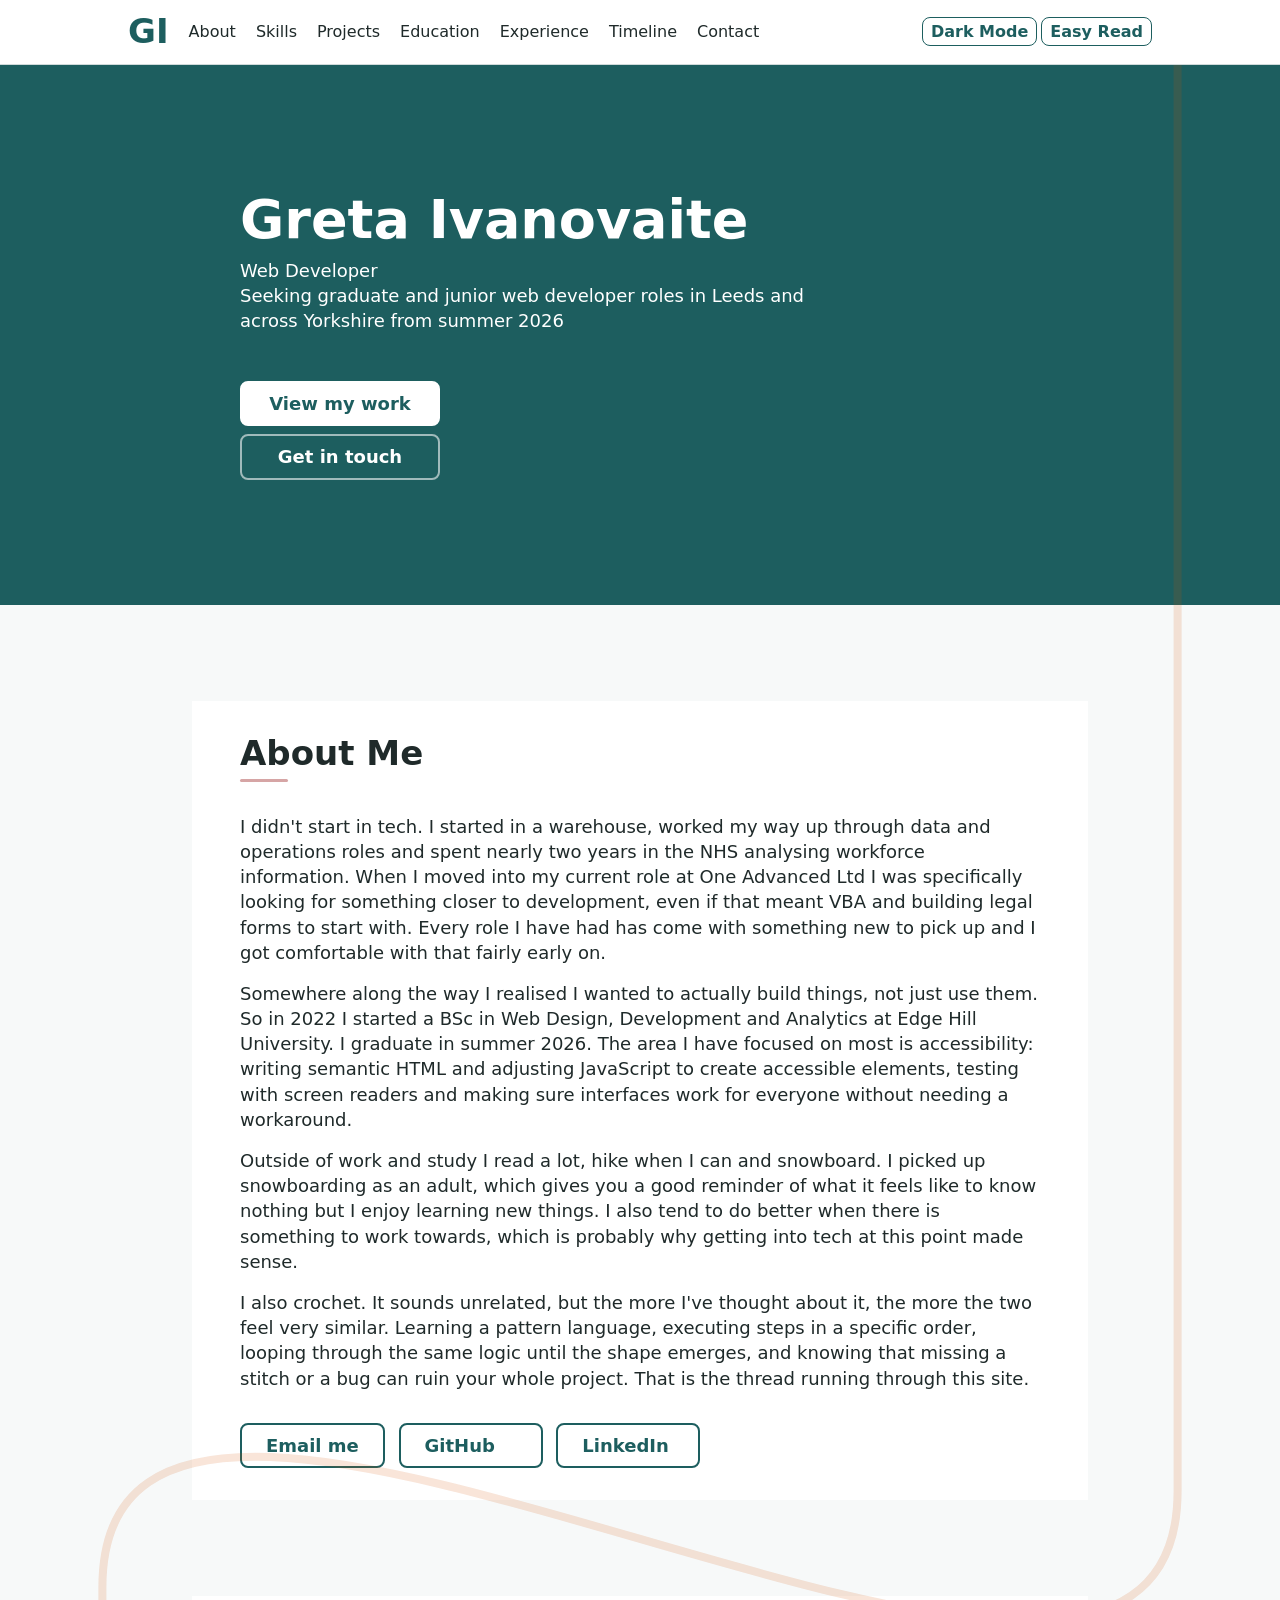
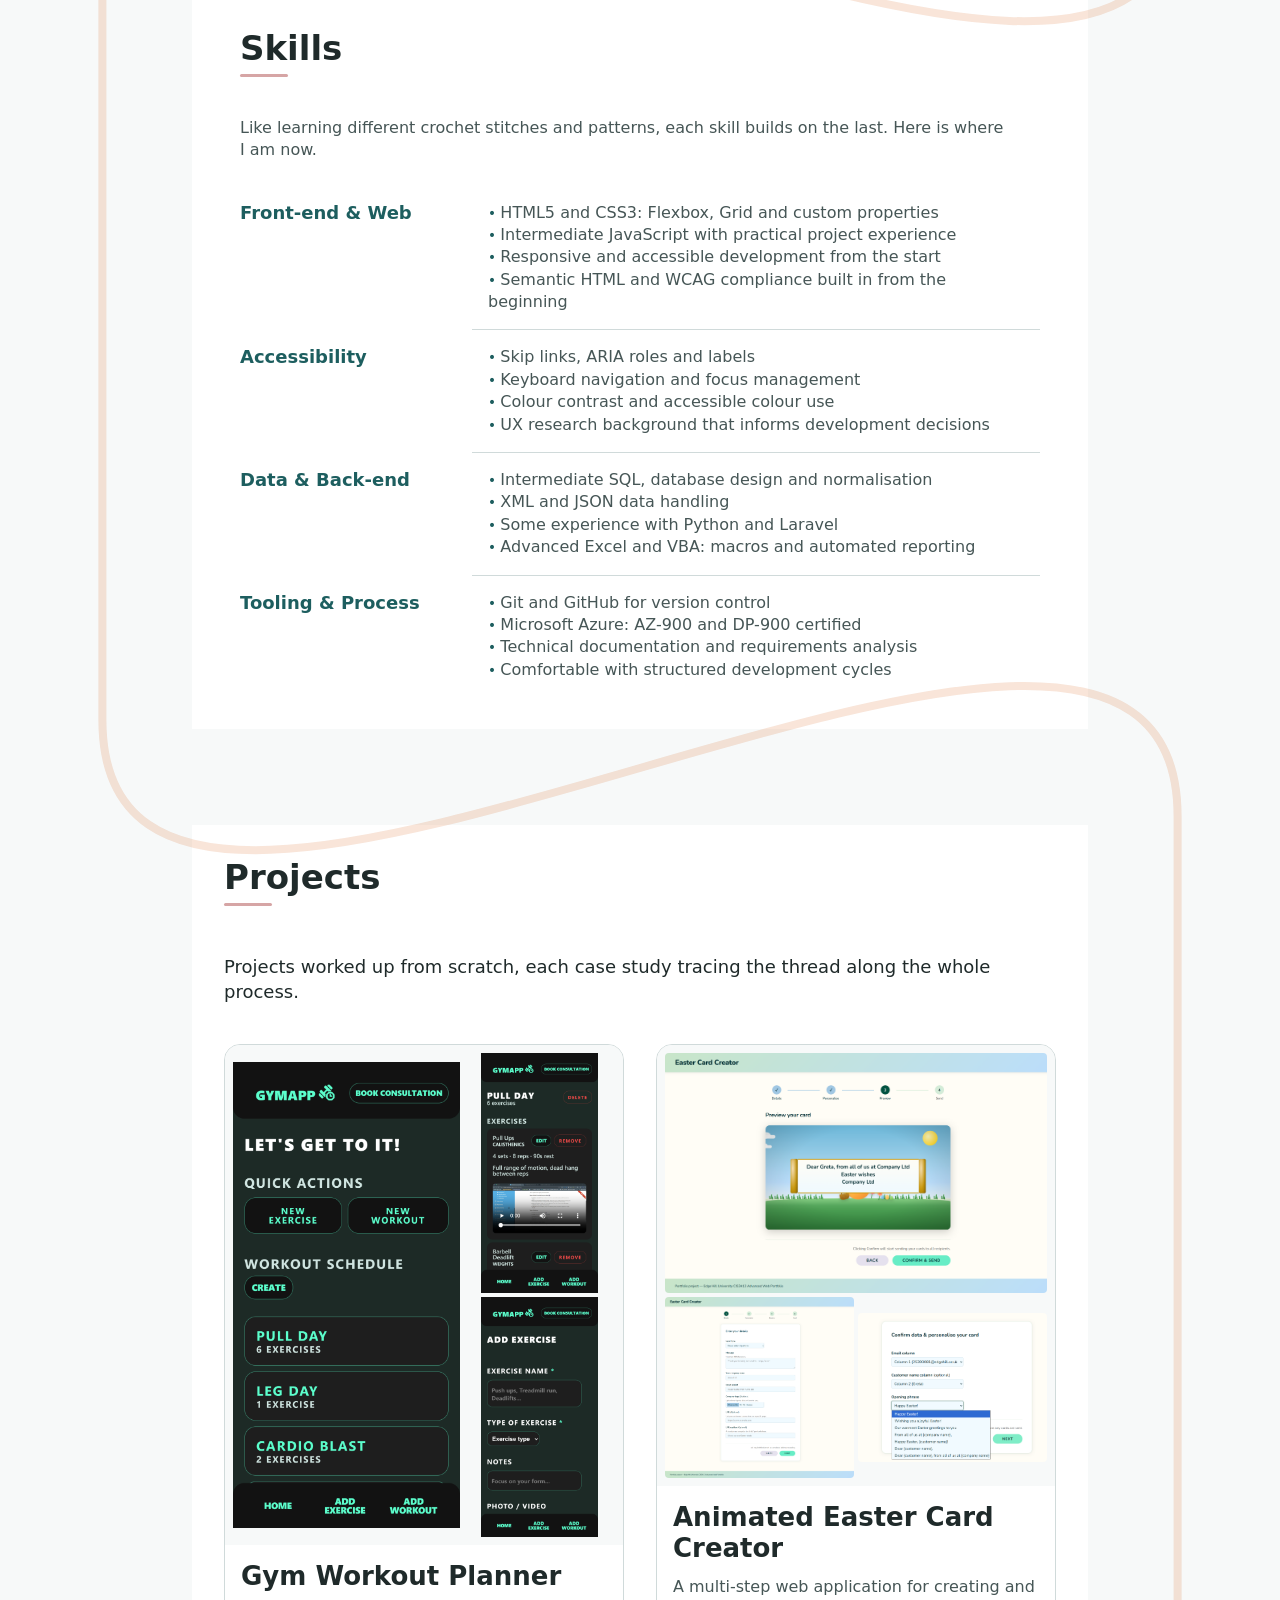
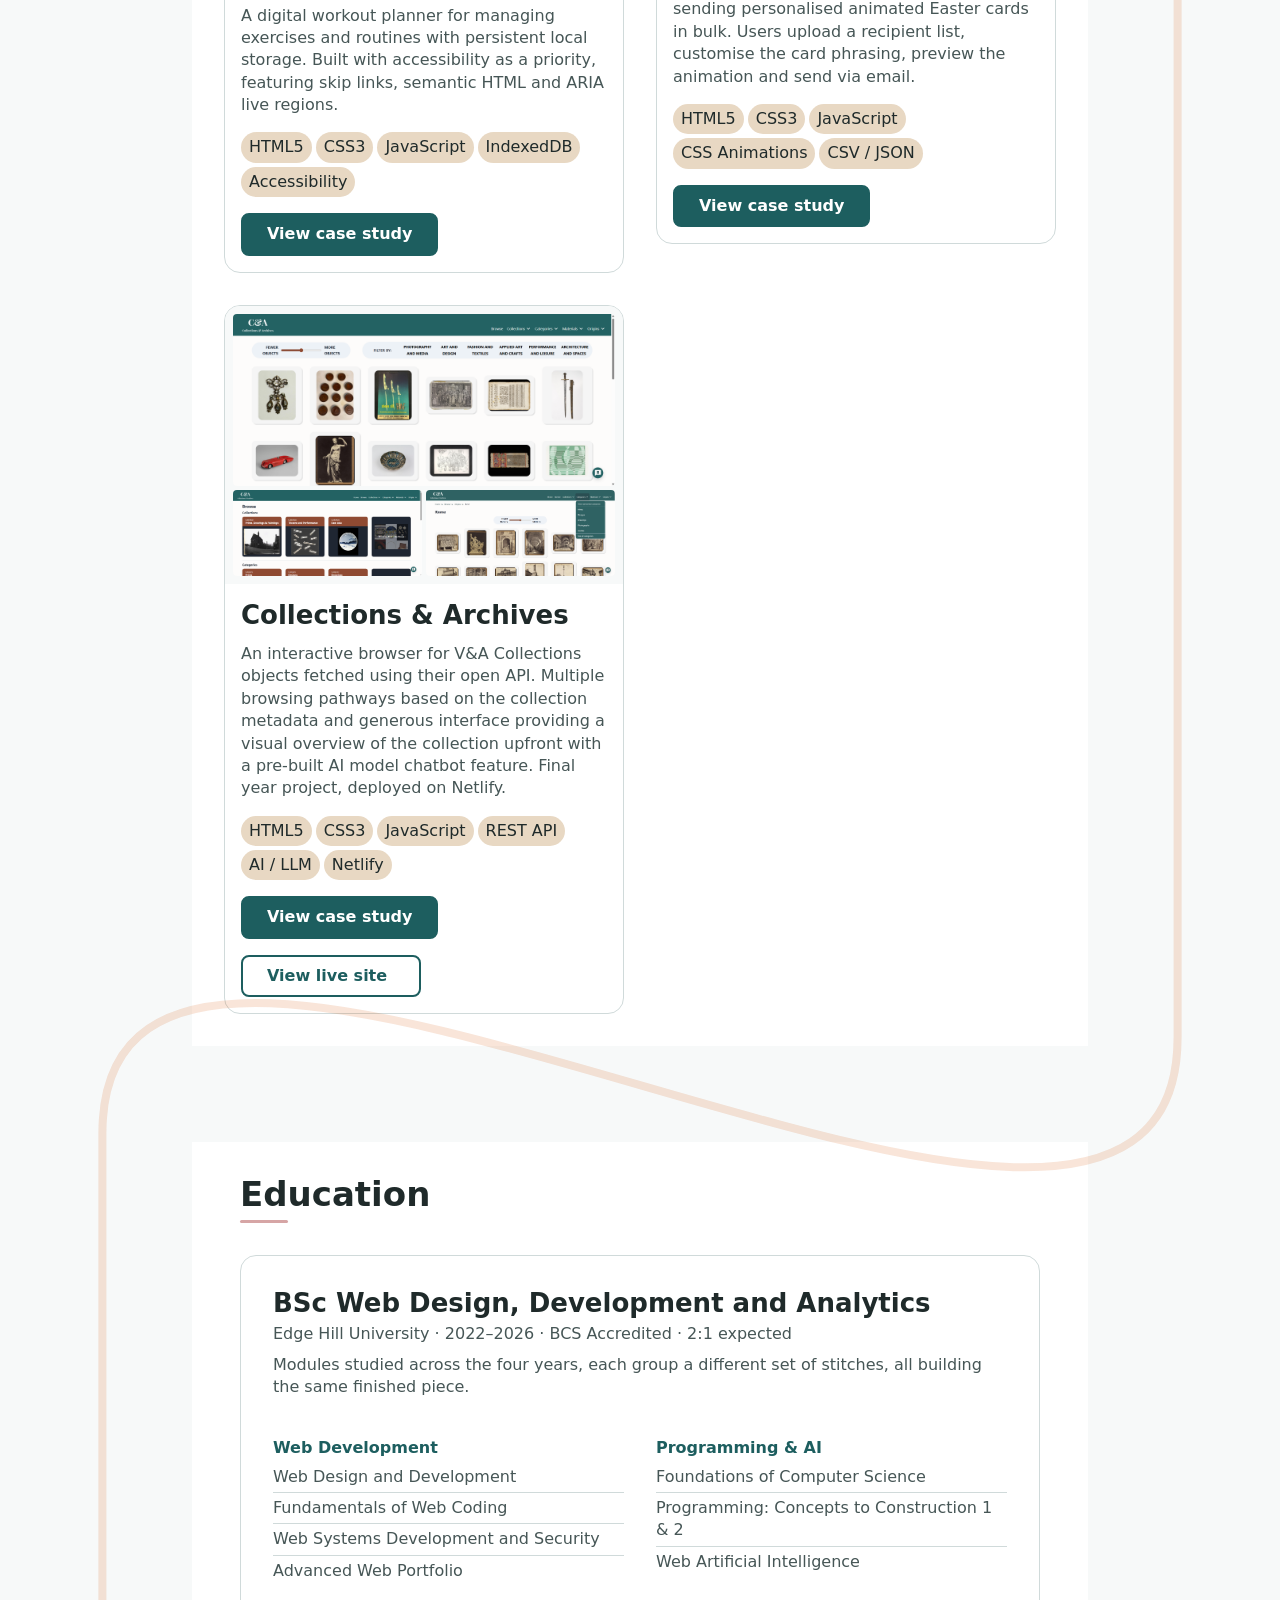
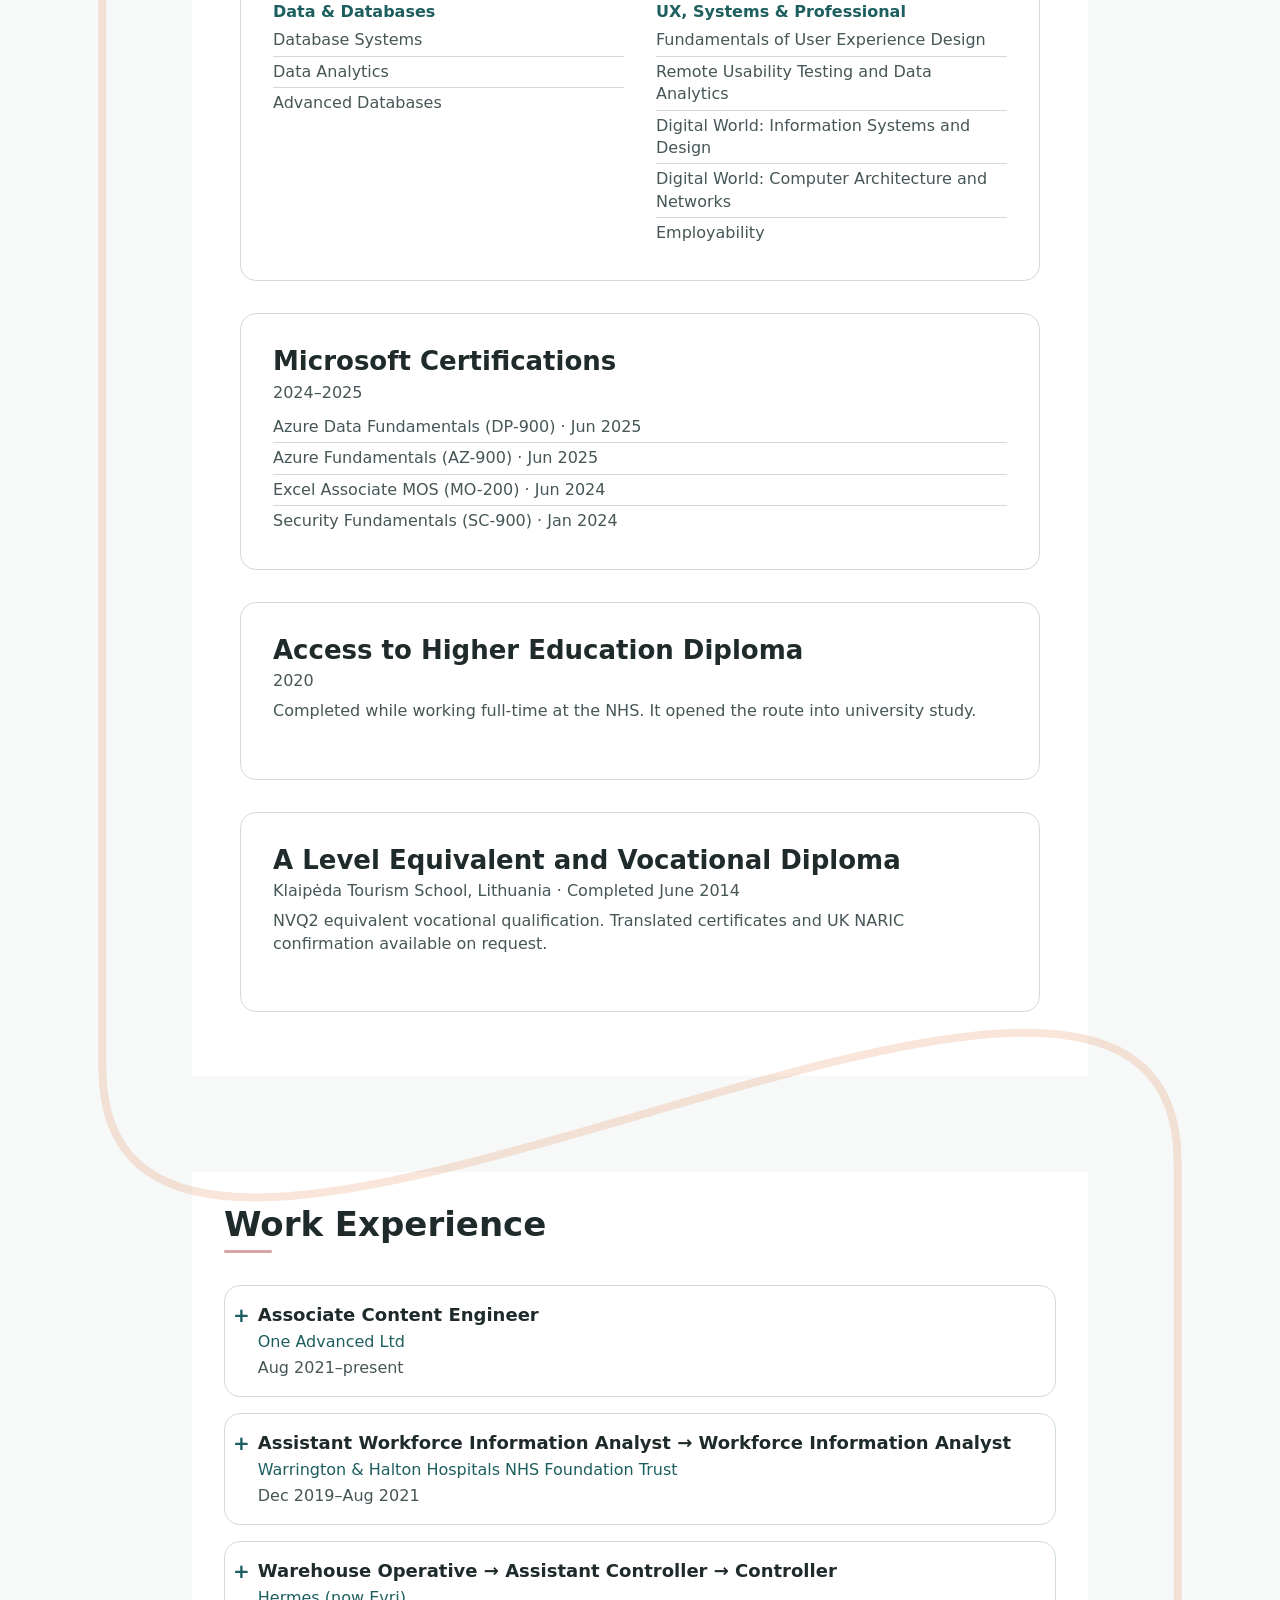
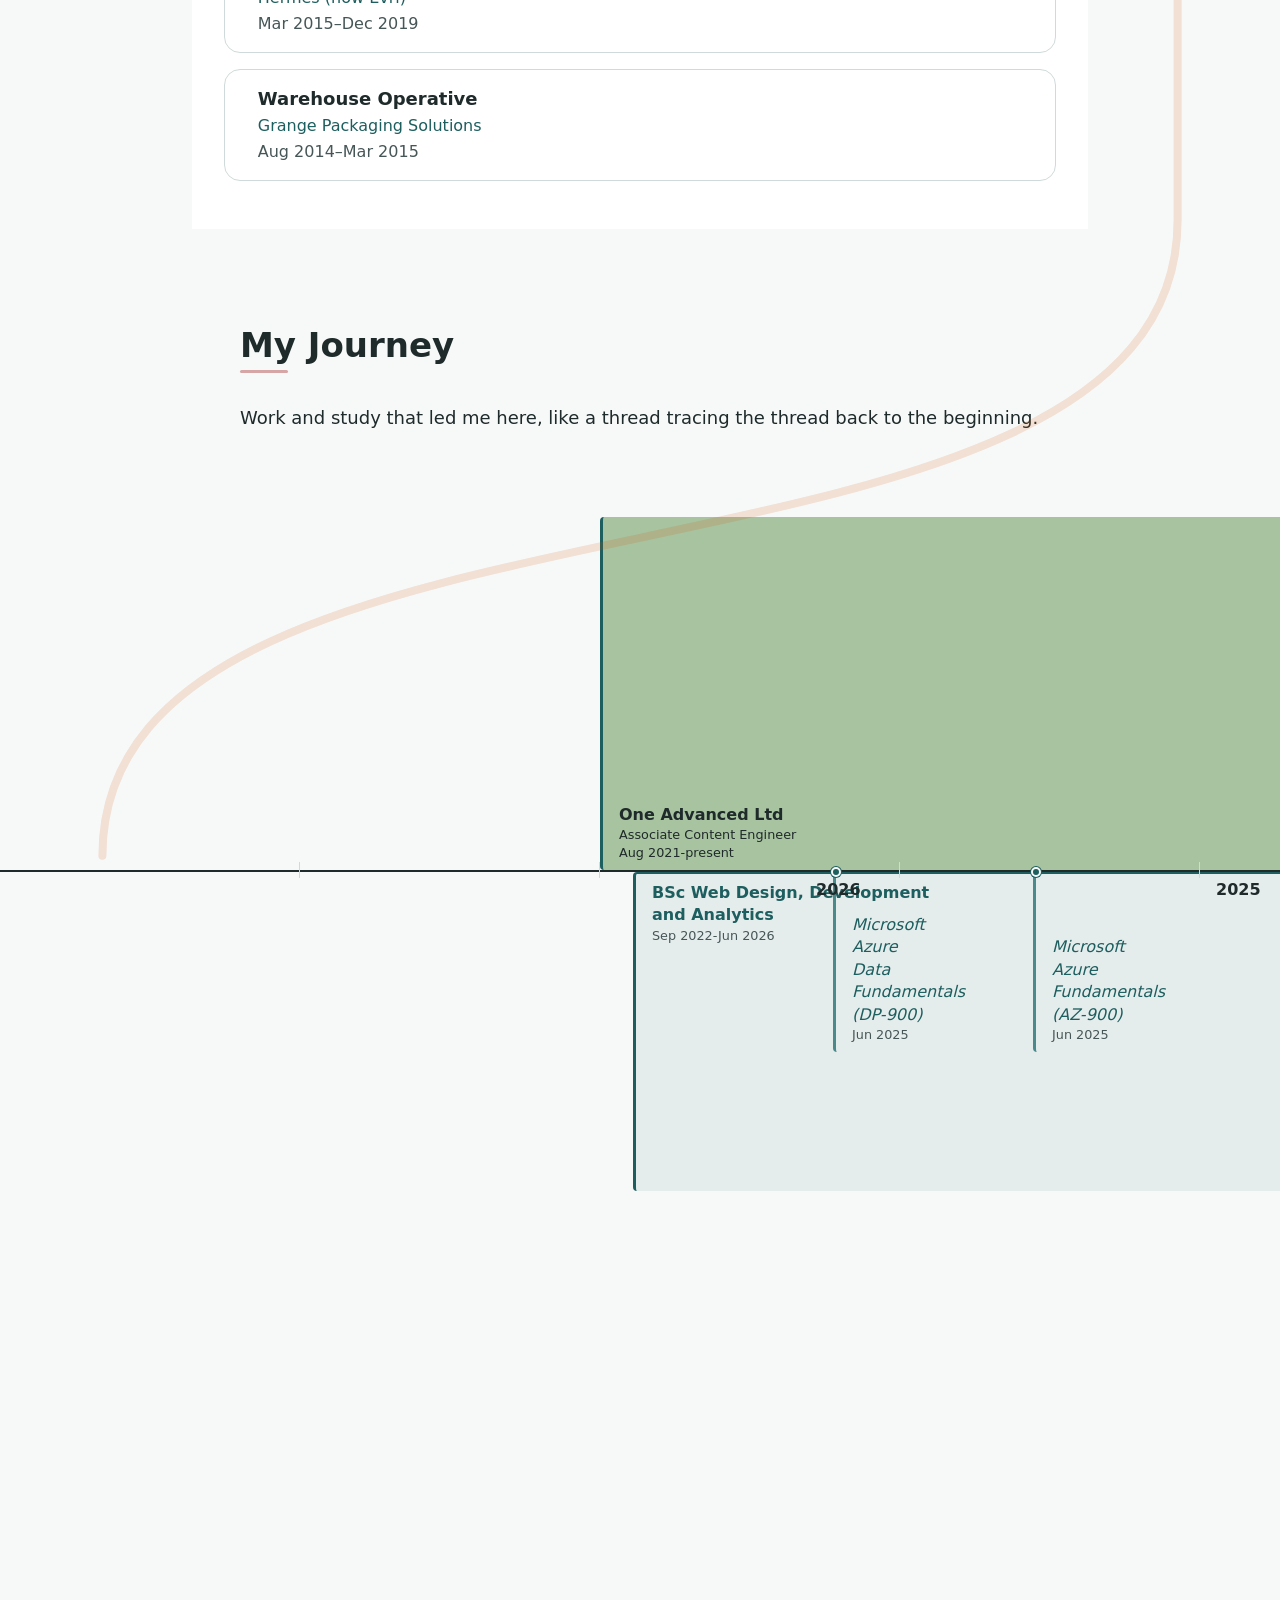
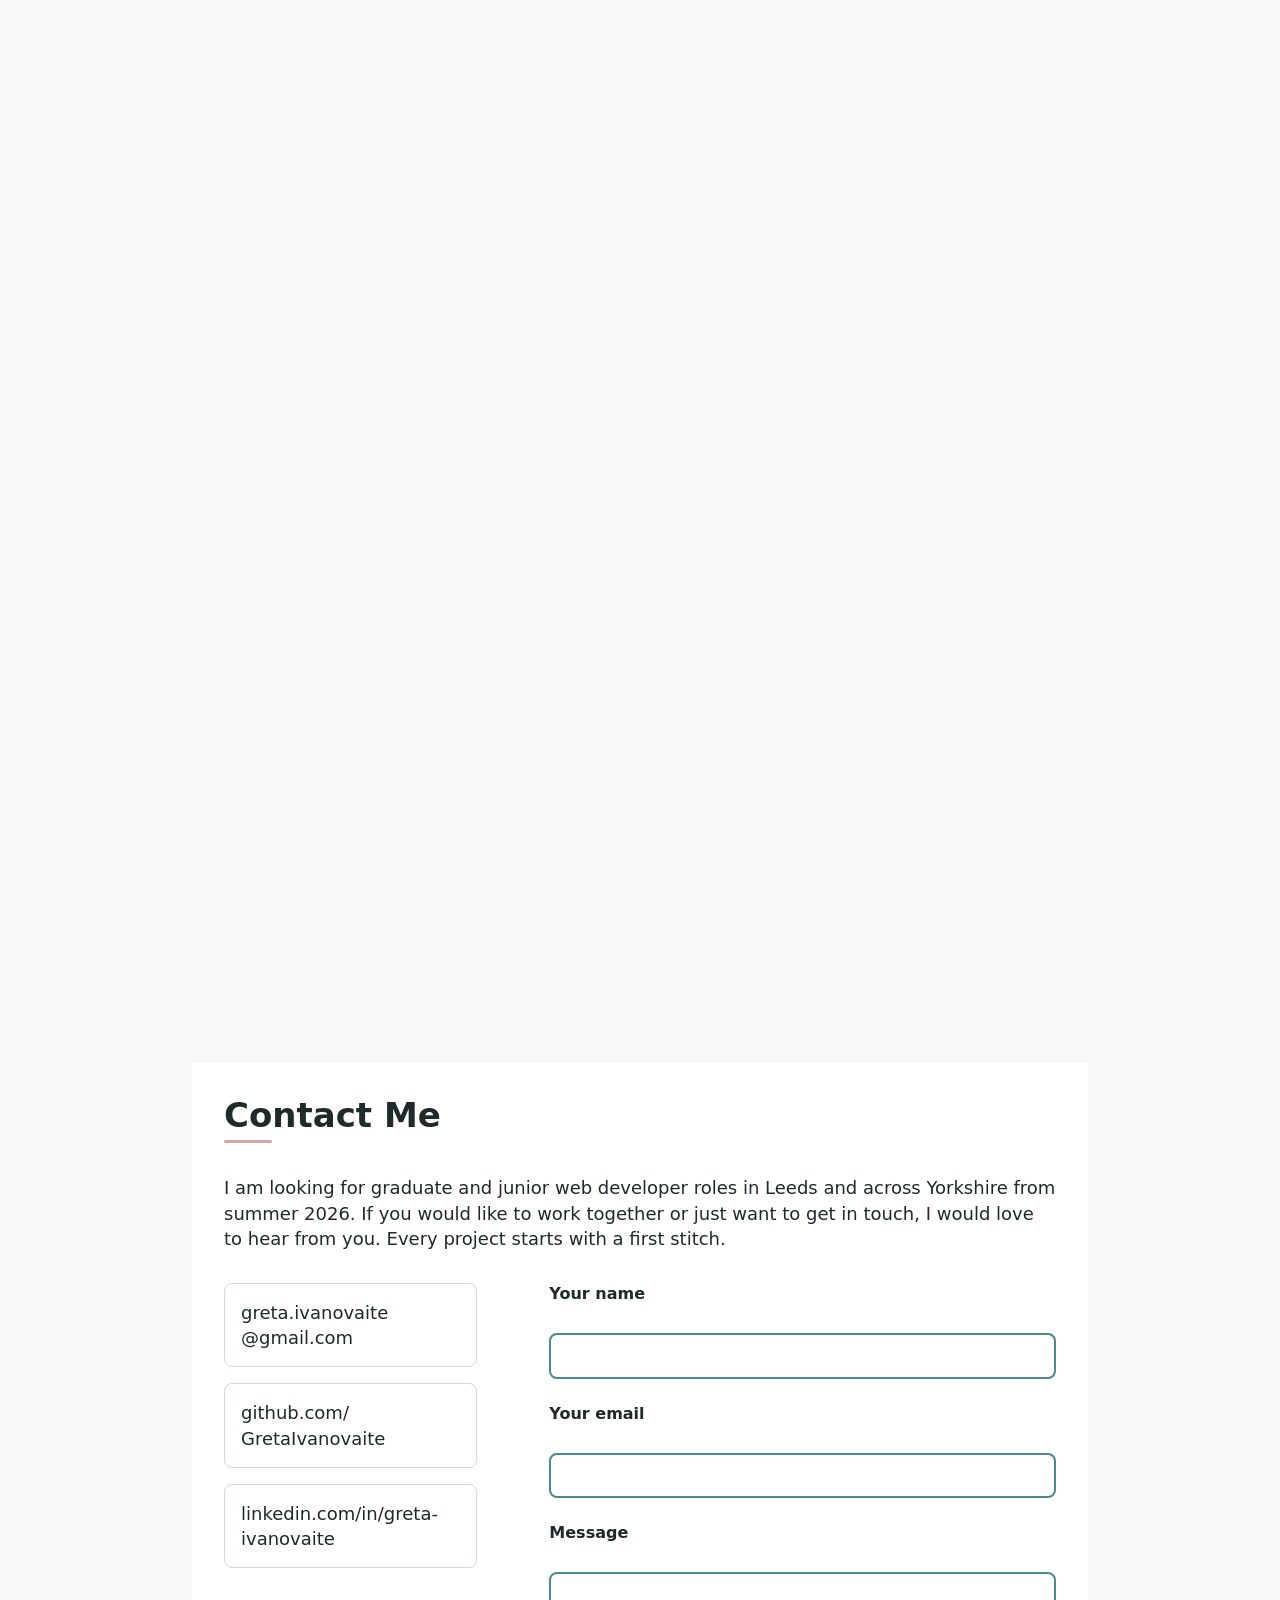
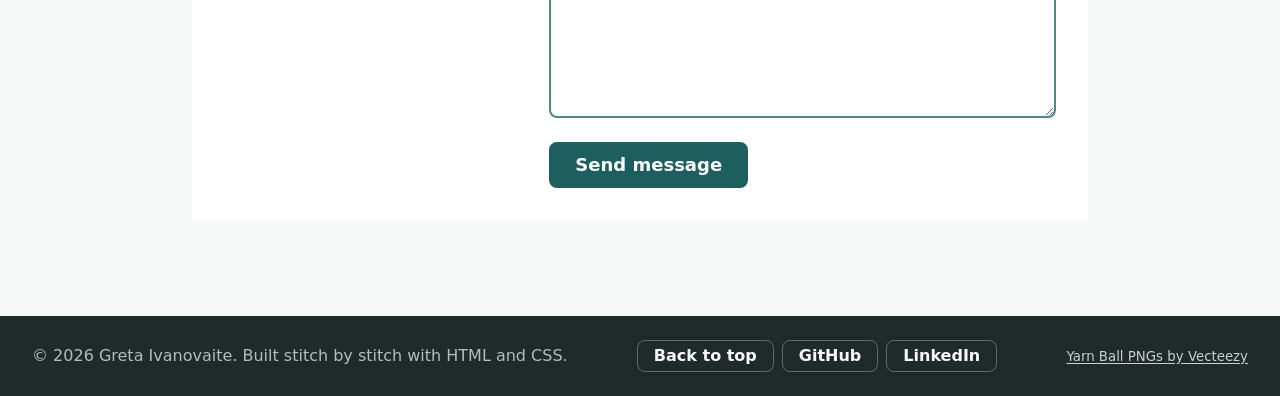
==== commit 4d83c147: "Making changes to the timeline reversing the order, working on sorting out some of the styling chang" ====
--- a/index.html
+++ b/index.html
@@ -58,7 +58,7 @@
         <section id="hero" aria-labelledby="hero-heading">
             <h1 id="hero-heading">Greta Ivanovaite</h1>
             <p>Web Developer</p>
-            <p>Seeking graduate and junior web developer roles in Leeds from summer 2026</p>
+            <p>Seeking graduate and junior web developer roles in Leeds and across Yorkshire from summer 2026</p>
             <a href="#projects">View my work</a>
             <a href="#contact">Get in touch</a>
         </section>
@@ -66,9 +66,9 @@
         <section id="about" aria-labelledby="about-heading">
             <h2 id="about-heading">About Me</h2>
             <p>I didn't start in tech. I started in a warehouse, worked my way up through data and operations roles and spent nearly two years in the NHS analysing workforce information. When I moved into my current role at One Advanced Ltd I was specifically looking for something closer to development, even if that meant VBA and building legal forms to start with. Every role I have had has come with something new to pick up and I got comfortable with that fairly early on.</p>
-            <p>Somewhere in those ten years I realised I wanted to actually build things, not just use them. So in 2022 I started a BSc in Web Design, Development and Analytics at Edge Hill University. I graduate in summer 2026. The area I have focused on most is accessibility: writing semantic HTML, testing with screen readers and making sure interfaces work for everyone without needing a workaround.</p>
-            <p>Outside of work and study I read a lot, hike when I can and snowboard. I picked snowboarding up as an adult, which gives you a fairly reliable reminder of what it feels like to know nothing. I tend to do better when there is something difficult to work towards, which is probably why switching careers at this point made sense.</p>
-            <p>I also crochet. It sounds unrelated, but the more I've thought about it, the more the two feel the same. Learning a pattern language, executing steps in a specific order, looping through the same logic until the shape emerges, and knowing that losing track of your place costs you the whole thing. That is the thread running through this site.</p>
+            <p>Somewhere along the way I realised I wanted to actually build things, not just use them. So in 2022 I started a BSc in Web Design, Development and Analytics at Edge Hill University. I graduate in summer 2026. The area I have focused on most is accessibility: writing semantic HTML and adjusting JavaScript to create accessible elements, testing with screen readers and making sure interfaces work for everyone without needing a workaround.</p>
+            <p>Outside of work and study I read a lot, hike when I can and snowboard. I picked up snowboarding as an adult, which gives you a good reminder of what it feels like to know nothing but I enjoy learning new things. I also tend to do better when there is something to work towards, which is probably why getting into tech at this point made sense.</p>
+            <p>I also crochet. It sounds unrelated, but the more I've thought about it, the more the two feel very similar. Learning a pattern language, executing steps in a specific order, looping through the same logic until the shape emerges, and knowing that missing a stitch or a bug can ruin your whole project. That is the thread running through this site.</p>
             <a href="mailto:greta.ivanovaite@gmail.com" aria-label="Send Greta an email">Email me</a>
             <a href="https://github.com/GretaIvanovaite" target="_blank" rel="noopener noreferrer" aria-label="Visit Greta's GitHub profile (opens in new tab)">GitHub</a>
             <a href="https://linkedin.com/in/greta-ivanovaite" target="_blank" rel="noopener noreferrer" aria-label="Visit Greta's LinkedIn profile (opens in new tab)">LinkedIn</a>
@@ -76,13 +76,13 @@
 
         <section id="skills" aria-labelledby="skills-heading">
             <h2 id="skills-heading">Skills</h2>
-            <p>Like learning a new crochet pattern, each skill builds on the last. Here is where I am now.</p>
+            <p>Like learning different crochet stitches and patterns, each skill builds on the last. Here is where I am now.</p>
             <h3>Front-end &amp; Web</h3>
             <ul role="list">
                 <li>HTML5 and CSS3: Flexbox, Grid and custom properties</li>
                 <li>Intermediate JavaScript with practical project experience</li>
                 <li>Responsive and accessible development from the start</li>
-                <li>Semantic HTML and WCAG compliance built into how I write code</li>
+                <li>Semantic HTML and WCAG compliance built in from the beginning</li>
             </ul>
 
             <h3>Accessibility</h3>
@@ -103,7 +103,7 @@
 
             <h3>Tooling &amp; Process</h3>
             <ul role="list">
-                <li>Git and GitHub for version control, used daily at work</li>
+                <li>Git and GitHub for version control</li>
                 <li>Microsoft Azure: AZ-900 and DP-900 certified</li>
                 <li>Technical documentation and requirements analysis</li>
                 <li>Comfortable with structured development cycles</li>
@@ -112,7 +112,7 @@
 
         <section id="projects" aria-labelledby="projects-heading">
             <h2 id="projects-heading">Projects</h2>
-            <p>Projects worked up from scratch, each case study tracing the thread back to the beginning.</p>
+            <p>Projects worked up from scratch, each case study tracing the thread along the whole process.</p>
 
             <article aria-labelledby="project-gym-heading">
                 <h3 id="project-gym-heading">Gym Workout Planner</h3>
@@ -121,7 +121,7 @@
                     <img src="images/GymApp_workout_det_mob.png" alt="Workout detail view on mobile">
                     <img src="images/GymApp_add_exer_mob.png" alt="Add exercise form on mobile">
                 </figure>
-                <p>A digital workout planner for managing exercises and routines with persistent local storage. Built with accessibility as a priority, featuring skip links, ARIA live regions and 6 exercise categories.</p>
+                <p>A digital workout planner for managing exercises and routines with persistent local storage. Built with accessibility as a priority, featuring skip links, semantic HTML and ARIA live regions.</p>
                 <ul role="list" aria-label="Technologies used">
                     <li>HTML5</li>
                     <li>CSS3</li>
@@ -139,7 +139,7 @@
                     <img src="images/EasterCard_input.png" alt="Recipient list upload step">
                     <img src="images/EasterCard_selection_dropdown2.png" alt="Card design selection">
                 </figure>
-                <p>A multi-step web application for creating and sending personalised animated Easter cards in bulk. Users upload a recipient list, customise the card, preview the animation and send via email.</p>
+                <p>A multi-step web application for creating and sending personalised animated Easter cards in bulk. Users upload a recipient list, customise the card phrasing, preview the animation and send via email.</p>
                 <ul role="list" aria-label="Technologies used">
                     <li>HTML5</li>
                     <li>CSS3</li>
@@ -157,7 +157,7 @@
                     <img src="images/CA_desktop_homepage_browse.png" alt="Collections &amp; Archives browse view">
                     <img src="images/CA_desktop_browse_property(with_menu_dropdown).png" alt="Object detail view with navigation menu">
                 </figure>
-                <p>An interactive browser for 2.2 million+ objects sourced from the V&amp;A Collections API. Features category and material browsing, detailed object views and an AI-powered museum helper chatbot. Final year project, deployed on Netlify.</p>
+                <p>An interactive browser for V&amp;A Collections objects fetched using their open API. Multiple browsing pathways based on the collection metadata and generous interface providing a visual overview of the collection upfront with a pre-built AI model chatbot feature. Final year project, deployed on Netlify.</p>
                 <ul role="list" aria-label="Technologies used">
                     <li>HTML5</li>
                     <li>CSS3</li>
@@ -239,7 +239,7 @@
 
             <article aria-labelledby="edu-klaipeda">
                 <h3 id="edu-klaipeda">A Level Equivalent and Vocational Diploma</h3>
-                <span>Klaip&#0279;da Tourism School, Lithuania<span aria-hidden="true"> &middot; </span>Completed June 2013</span>
+                <span>Klaip&#0279;da Tourism School, Lithuania<span aria-hidden="true"> &middot; </span>Completed June 2014</span>
                 <p>NVQ2 equivalent vocational qualification. Translated certificates and UK NARIC confirmation available on request.</p>
             </article>
         </section>
@@ -252,12 +252,11 @@
                     <span>One Advanced Ltd</span>
                     <span>Aug 2021–present</span>
                 </summary>
-                <p>Content engineering for legal software, converting legal forms into structured digital formats and building VBA automation tools.</p>
-                <ul role="list">
-                    <li>Create and format electronic versions of legal forms to compliance standards set by legal entities</li>
-                    <li>Build and maintain VBA macros to automate document workflows and reduce manual errors</li>
-                    <li>Create content control-based Word forms</li>
-                    <li>Manage version-controlled content workflows using Git and GitHub</li>
+                <ul role="list">
+                    <li>Creating and formatting electronic versions of legal forms to compliance standards set by legal entities</li>
+                    <li>Building and maintaining VBA macros to automate document workflows and calculations to reduce manual errors</li>
+                    <li>Creating content control-based Word forms</li>
+                    <li>Managing version-controlled content using Git and GitHub</li>
                 </ul>
             </details>
 
@@ -270,17 +269,17 @@
                 <strong>Workforce Information Analyst</strong>
                 <span>Nov 2020–Aug 2021</span>
                 <ul role="list">
-                    <li>Reported on staff absences, mandatory training and other workforce queries</li>
-                    <li>Managed the employee information system (ESR)</li>
-                    <li>Created and implemented SCORM packages using Lectora and Oracle LMS</li>
+                    <li>Reporting on staff absences, mandatory training and other workforce queries</li>
+                    <li>Managing the employee information system (ESR)</li>
+                    <li>Creating and implementing SCORM packages using Lectora and Oracle LMS</li>
                     <li>Extensive use of Microsoft Office including Excel, Outlook and Word</li>
                 </ul>
                 <strong>Assistant Workforce Information Analyst</strong>
                 <span>Dec 2019–Nov 2020</span>
 
                 <ul role="list">
-                    <li>Compiled information from E-Rostering, Patchwork and OLM systems</li>
-                    <li>Checked and error-corrected reports before distribution</li>
+                    <li>Compiling information from E-Rostering, Patchwork and OLM systems</li>
+                    <li>Checking and correcting reports before distribution</li>
                 </ul>
             </details>
 
@@ -293,16 +292,16 @@
                 <strong>Controller</strong>
                 <span>Sep 2018–Dec 2019</span>
                 <ul role="list">
-                    <li>Managed staff performance and shift operations</li>
-                    <li>Reported to management within established timescales using internal operating systems</li>
-                    <li>Built and maintained Excel VBA macros and worked with Access databases</li>
+                    <li>Managing staff performance and shift operations</li>
+                    <li>Reporting KPI related information to management within established timescales using internal operating systems</li>
+                    <li>Building and maintaining Excel VBA macros and working with Access databases</li>
                 </ul>
                 <strong>Assistant Controller</strong>
                 <span>Jun 2015–Sep 2018</span>
                 <ul role="list">
-                    <li>Answered internal and external queries</li>
+                    <li>Answering internal and external queries</li>
                     <li>Data input, update and manipulation in Excel</li>
-                    <li>Compiled and reported operational information to management</li>
+                    <li>Compiling and reporting operational information to management</li>
                 </ul>
                 <strong>Warehouse Operative</strong>
                 <span>Mar 2015–Jun 2015</span>
@@ -317,68 +316,82 @@
 
         <section id="timeline" aria-labelledby="timeline-heading">
             <h2 id="timeline-heading">My Journey</h2>
-            <p>Ten years of work and study, row by row, the way a crochet piece grows. Work above the line, education and certifications below.</p>
+            <p>Work and study that led me here, like a thread tracing the thread back to the beginning.</p>
             <details id="timeline-details">
                 <summary>View timeline</summary>
             </details>
             <div class="timeline-track">
                 <ol class="timeline-entries" aria-label="Career and education timeline">
-                    <li class="timeline-cert" data-year="2013" style="--tl-left:125px">
+                    <li class="timeline-edu" data-year="2022" style="--tl-left:633px;--tl-width:1500px">
+                        <span>BSc Web Design, Development<br>and Analytics</span>
+                        <time datetime="2022-09/2026-06">Sep 2022-Jun 2026</time>
+                    </li>
+                    <li class="timeline-work timeline-current" data-year="2021" style="--tl-left:600px;--tl-width:1967px">
+                        <span>One Advanced Ltd</span>
+                        <span>Associate Content Engineer</span>
+                        <time datetime="2021-08">Aug 2021-present</time>
+                    </li>
+                    <li class="timeline-cert" data-year="2025" style="--tl-left:833px">
+                        <span>Microsoft Azure Data Fundamentals (DP-900)</span>
+                        <time datetime="2025-06">Jun 2025</time>
+                    </li>
+                    <li class="timeline-cert" data-year="2025" style="--tl-left:1033px">
+                        <span>Microsoft Azure Fundamentals (AZ-900)</span>
+                        <time datetime="2025-06">Jun 2025</time>
+                    </li>
+                    <li class="timeline-cert" data-year="2024" style="--tl-left:1433px">
+                        <span>Microsoft Excel Associate (MO-200)</span>
+                        <time datetime="2024-06">Jun 2024</time>
+                    </li>
+                    <li class="timeline-cert" data-year="2024" style="--tl-left:1600px">
+                        <span>Security, Compliance &amp; Identity Fundamentals (SC-900)</span>
+                        <time datetime="2024-01">Jan 2024</time>
+                    </li>
+                    <li class="timeline-work" data-year="2019" style="--tl-left:2567px;--tl-width:667px">
+                        <span>NHS Warrington &amp; Halton</span>
+                        <span>Assistant Workforce Information Analyst &rarr; Workforce Information Analyst</span>
+                        <time datetime="2019-12/2021-08">Dec 2019-Aug 2021</time>
+                    </li>
+                    <li class="timeline-edu" data-year="2017" style="--tl-left:2933px;--tl-width:1233px">
+                        <span>Access to Higher Education Diploma</span>
+                        <time datetime="2017-08/2020-09">Aug 2017-Sep 2020</time>
+                    </li>
+                    <li class="timeline-work" data-year="2015" style="--tl-left:3233px;--tl-width:1900px">
+                        <span>Hermes (now Evri)</span>
+                        <span>Warehouse Operative &rarr; Assistant Controller &rarr; Controller</span>
+                        <time datetime="2015-03/2019-12">Mar 2015-Dec 2019</time>
+                    </li>
+                    <li class="timeline-work" data-year="2014" style="--tl-left:5133px;--tl-width:233px">
+                        <span>Grange Packaging Solutions</span>
+                        <span>Warehouse Operative</span>
+                        <time datetime="2014-08/2015-03">Aug 2014-Mar 2015</time>
+                    </li>
+                    <li class="timeline-cert" data-year="2013" style="--tl-left:5833px">
                         <span>Klaip&#279;da Tourism School</span>
                         <span>A level &amp; NVQ2 equivalent</span>
                         <time datetime="2013-06">Jun 2013</time>
                     </li>
-                    <li class="timeline-work" data-year="2014" style="--tl-left:476px;--tl-width:174px">
-                        <span>Grange Packaging Solutions</span>
-                        <span>Warehouse Operative</span>
-                        <time datetime="2014-08/2015-03">Aug 2014&ndash;Mar 2015</time>
-                    </li>
-                    <li class="timeline-work" data-year="2015" style="--tl-left:650px;--tl-width:1425px">
-                        <span>Hermes (now Evri)</span>
-                        <span>Warehouse Operative &rarr; Assistant Controller &rarr; Controller</span>
-                        <time datetime="2015-03/2019-12">Mar 2015&ndash;Dec 2019</time>
-                    </li>
-                    <li class="timeline-edu" data-year="2017" style="--tl-left:1376px;--tl-width:924px">
-                        <span>Access to Higher Education Diploma</span>
-                        <time datetime="2017-08/2020-09">Aug 2017&ndash;Sep 2020</time>
-                    </li>
-                    <li class="timeline-work" data-year="2019" style="--tl-left:2075px;--tl-width:501px">
-                        <span>NHS Warrington &amp; Halton</span>
-                        <span>Assistant Workforce Information Analyst &rarr; Workforce Information Analyst</span>
-                        <time datetime="2019-12/2021-08">Dec 2019&ndash;Aug 2021</time>
-                    </li>
-                    <li class="timeline-work timeline-current" data-year="2021" style="--tl-left:2576px;--tl-width:1774px">
-                        <span>One Advanced Ltd</span>
-                        <span>Associate Content Engineer</span>
-                        <time datetime="2021-08">Aug 2021&ndash;present</time>
-                    </li>
-                    <li class="timeline-edu" data-year="2022" style="--tl-left:2900px;--tl-width:1125px">
-                        <span>BSc Web Design, Development<br>and Analytics</span>
-                        <time datetime="2022-09/2026-06">Sep 2022&ndash;Jun 2026</time>
-                    </li>
-                    <li class="timeline-cert" data-year="2024" style="--tl-left:3300px">
-                        <span>Security, Compliance &amp; Identity Fundamentals (SC-900)</span>
-                        <time datetime="2024-01">Jan 2024</time>
-                    </li>
-                    <li class="timeline-cert" data-year="2024" style="--tl-left:3495px">
-                        <span>Microsoft Excel Associate (MO-200)</span>
-                        <time datetime="2024-06">Jun 2024</time>
-                    </li>
-                    <li class="timeline-cert" data-year="2025" style="--tl-left:3725px">
-                        <span>Microsoft Azure Fundamentals (AZ-900)</span>
-                        <time datetime="2025-06">Jun 2025</time>
-                    </li>
-                    <li class="timeline-cert" data-year="2025" style="--tl-left:3930px">
-                        <span>Microsoft Azure Data Fundamentals (DP-900)</span>
-                        <time datetime="2025-06">Jun 2025</time>
-                    </li>
+                    <li class="timeline-year" aria-hidden="true" style="--tl-left:800px"><span>2026</span></li>
+                    <li class="timeline-year" aria-hidden="true" style="--tl-left:1200px"><span>2025</span></li>
+                    <li class="timeline-year" aria-hidden="true" style="--tl-left:1550px"><span>2024</span></li>
+                    <li class="timeline-year" aria-hidden="true" style="--tl-left:2000px"><span>2023</span></li>
+                    <li class="timeline-year" aria-hidden="true" style="--tl-left:2400px"><span>2022</span></li>
+                    <li class="timeline-year" aria-hidden="true" style="--tl-left:2800px"><span>2021</span></li>
+                    <li class="timeline-year" aria-hidden="true" style="--tl-left:3200px"><span>2020</span></li>
+                    <li class="timeline-year" aria-hidden="true" style="--tl-left:3600px"><span>2019</span></li>
+                    <li class="timeline-year" aria-hidden="true" style="--tl-left:4000px"><span>2018</span></li>
+                    <li class="timeline-year" aria-hidden="true" style="--tl-left:4400px"><span>2017</span></li>
+                    <li class="timeline-year" aria-hidden="true" style="--tl-left:4800px"><span>2016</span></li>
+                    <li class="timeline-year" aria-hidden="true" style="--tl-left:5200px"><span>2015</span></li>
+                    <li class="timeline-year" aria-hidden="true" style="--tl-left:5600px"><span>2014</span></li>
+                    <li class="timeline-year" aria-hidden="true" style="--tl-left:6000px"><span>2013</span></li>
                 </ol>
             </div>
         </section>
 
         <section id="contact" aria-labelledby="contact-heading">
             <h2 id="contact-heading">Contact Me</h2>
-            <p>I am open to graduate and junior web developer roles in Leeds from summer 2026. If you would like to work together or just want to get in touch, I would love to hear from you. Every project starts with a first stitch.</p>
+            <p>I am looking for graduate and junior web developer roles in Leeds and across Yorkshire from summer 2026. If you would like to work together or just want to get in touch, I would love to hear from you. Every project starts with a first stitch.</p>
             <address>
                 <a href="mailto:greta.ivanovaite@gmail.com" aria-label="Send email to Greta">greta.ivanovaite<wbr>@gmail.com</a>
                 <a href="https://github.com/GretaIvanovaite" target="_blank" rel="noopener noreferrer" aria-label="Greta's GitHub profile (opens in new tab)">github.com/<wbr>GretaIvanovaite</a>
--- a/css/styles.css
+++ b/css/styles.css
@@ -677,6 +677,11 @@
     font-size: var(--font-size-sm);
 }
 
+.timeline-year {
+    color: var(--color-text-muted);
+    font-size: var(--font-size-xs);
+}
+
 .timeline-entries li::before {
     background-color: var(--color-border);
 }
@@ -764,206 +769,6 @@
 .dark-mode .timeline-edu {
     background-color: rgba(135, 192, 192, 0.08);
     border-color: var(--color-primary);
-}
-
-@media (min-width: 768px) {
-    .yarn-ball {opacity: 1;}
-    .yarn-path-container path {opacity: 0.65;}
-
-    .accessibility-on {
-        --font-size-sm: 1.25rem;
-        --font-size-base: 1.5rem;
-        --font-size-lg: 1.75rem;
-        --font-size-xl: 2.125rem;
-        --font-size-2xl: 2.75rem;
-        --font-size-3xl: 3.375rem;
-        --line-height-base: 2;
-    }
-
-    .accessibility-on h1 {font-size: var(--font-size-3xl);}
-    .accessibility-on h2 {font-size: var(--font-size-2xl);}
-    .accessibility-on h3 {font-size: var(--font-size-xl);}
-    .accessibility-on h4 {font-size: var(--font-size-lg);}
-
-    .accessibility-on header {overflow: visible;}
-
-    #projects article figure:has(img + img) img {
-        border-radius: var(--border-radius-sm);
-    }
-
-    .accessibility-on header nav > a {font-size: var(--font-size-2xl);}
-
-    .accessibility-on header ul li,
-    .accessibility-on header nav button {
-        word-spacing: 0.1em;
-    }
-
-    header nav > button:hover,
-    header nav > button:focus-visible {
-        background-color: var(--color-primary);
-        color: var(--color-surface);
-        border-color: var(--color-primary);
-        outline: revert;
-    }
-
-    header {
-        border-left: none;
-        border-bottom: 1px solid var(--color-border);
-    }
-
-    header ul li a {
-        border-radius: var(--border-radius-md);
-        letter-spacing: normal;
-        font-size: var(--font-size-sm);
-        line-height: var(--line-height-base);
-        text-align: center;
-        white-space: nowrap;
-        transition: background-color var(--transition-fast),
-                    color var(--transition-fast);
-    }
-
-    header nav button {
-        border-radius: var(--border-radius-md);
-        letter-spacing: normal;
-        line-height: 1.2;
-        font-size: var(--font-size-sm);
-        white-space: nowrap;
-    }
-
-    header ul li a:hover {
-        background-color: var(--color-primary);
-        color: var(--color-surface);
-        text-decoration: none;
-    }
-
-    nav > button {
-        border: 1px solid var(--color-primary);
-        color: var(--color-primary);
-    }
-
-    nav > button:hover {
-        background-color: var(--color-primary);
-        color: var(--color-surface);
-        border-color: var(--color-primary);
-    }
-}
-
-
-@media (min-width: 1100px) {
-    h1 {
-        font-size: var(--font-size-4xl);
-    }
-
-    #skills > h3 {
-        font-size: var(--font-size-base);
-        color: var(--color-primary);
-        border-bottom: none;
-    }
-
-    main > section {
-        background-color: var(--color-surface);
-    }
-
-    #timeline {
-        background-color: transparent;
-    }
-
-    .timeline-entries::before {
-        background-color: var(--color-charcoal);
-    }
-
-    .timeline-entries li::before {
-        font-size: 0.75em;
-        font-weight: var(--font-weight-normal);
-        color: var(--color-text-muted);
-        white-space: nowrap;
-    }
-
-    .timeline-entries li::after {
-        background-color: var(--color-primary);
-        border: 2px solid var(--color-bg);
-        box-shadow: 0 0 0 1px var(--color-primary);
-    }
-
-    .timeline-work {
-        border-radius: var(--border-radius-sm) var(--border-radius-sm) 0 0;
-        border: none;
-        border-left: 3px solid rgba(0, 0, 0, 0.18);
-    }
-
-    .timeline-current {
-        border-left: 3px solid var(--color-primary);
-    }
-
-    .timeline-edu {
-        border-radius: 0 0 var(--border-radius-sm) var(--border-radius-sm);
-        border: none;
-        border-top: 2px solid var(--color-primary);
-        border-left: 3px solid var(--color-primary);
-        background-color: rgba(29, 94, 95, 0.08);
-    }
-
-    .timeline-cert {
-        border-left: 3px solid var(--color-primary-light);
-        border-top: none;
-        border-right: none;
-        border-bottom: none;
-        border-radius: 0;
-    }
-
-    .timeline-entries li::after {
-        border-radius: 50%;
-    }
-
-    .timeline-entries::after {
-        background-image: repeating-linear-gradient(
-            to right,
-            transparent 0px,
-            transparent 299px,
-            var(--color-border) 299px,
-            var(--color-border) 300px
-        );
-        background-size: 300px 100%;
-    }
-
-    .timeline-cert span {
-        font-style: italic;
-        font-weight: var(--font-weight-normal);
-    }
-
-    .dark-mode .timeline-entries::before {
-        background-color: var(--color-text-muted);
-    }
-
-    .accessibility-on .timeline-entries {
-        top: 56px !important;
-    }
-
-    .accessibility-on .timeline-cert {
-        height: auto;
-        justify-content: flex-start;
-    }
-
-    .accessibility-on .timeline-work,
-    .accessibility-on .timeline-current {
-        justify-content: flex-start;
-    }
-}
-
-@media (min-width: 1100px) and (prefers-reduced-motion: reduce) {
-    .timeline-entries::before {
-        background-color: var(--color-border);
-    }
-
-    .timeline-work {
-        border-radius: var(--border-radius-sm);
-        border: none;
-    }
-
-    .timeline-edu {
-        border-radius: var(--border-radius-sm);
-        border: 1px solid var(--color-primary);
-    }
 }
 
 #contact address {
@@ -1082,7 +887,214 @@
     vector-effect: non-scaling-stroke;
 }
 
-.yarn-ball {opacity: 0.25;}
-
-.yarn-ball img {filter: drop-shadow(2px 4px 6px rgba(0,0,0,0.1));}
-
+.yarn-ball {
+    opacity: 0.25;
+}
+
+.yarn-ball img {
+    filter: drop-shadow(2px 4px 6px rgba(0,0,0,0.1));
+}
+
+@media (min-width: 768px) {
+    .accessibility-on {
+        --font-size-sm: 1.25rem;
+        --font-size-base: 1.5rem;
+        --font-size-lg: 1.75rem;
+        --font-size-xl: 2.125rem;
+        --font-size-2xl: 2.75rem;
+        --font-size-3xl: 3.375rem;
+        --line-height-base: 2;
+    }
+
+    .accessibility-on h1 {font-size: var(--font-size-3xl);}
+    .accessibility-on h2 {font-size: var(--font-size-2xl);}
+    .accessibility-on h3 {font-size: var(--font-size-xl);}
+    .accessibility-on h4 {font-size: var(--font-size-lg);}
+
+    .accessibility-on header {overflow: visible;}
+
+    #projects article figure:has(img + img) img {
+        border-radius: var(--border-radius-sm);
+    }
+
+    .accessibility-on header nav > a {font-size: var(--font-size-2xl);}
+
+    .accessibility-on header ul li,
+    .accessibility-on header nav button {
+        word-spacing: 0.1em;
+    }
+
+    header nav > button:hover,
+    header nav > button:focus-visible {
+        background-color: var(--color-primary);
+        color: var(--color-surface);
+        border-color: var(--color-primary);
+        outline: revert;
+    }
+
+    header {
+        border-left: none;
+        border-bottom: 1px solid var(--color-border);
+    }
+
+    header ul li a {
+        border-radius: var(--border-radius-md);
+        letter-spacing: normal;
+        font-size: var(--font-size-sm);
+        line-height: var(--line-height-base);
+        text-align: center;
+        white-space: nowrap;
+        transition: background-color var(--transition-fast),
+                    color var(--transition-fast);
+    }
+
+    header nav button {
+        border-radius: var(--border-radius-md);
+        letter-spacing: normal;
+        line-height: 1.2;
+        font-size: var(--font-size-sm);
+        white-space: nowrap;
+    }
+
+    header ul li a:hover {
+        background-color: var(--color-primary);
+        color: var(--color-surface);
+        text-decoration: none;
+    }
+
+    nav > button {
+        border: 1px solid var(--color-primary);
+        color: var(--color-primary);
+    }
+
+    nav > button:hover {
+        background-color: var(--color-primary);
+        color: var(--color-surface);
+        border-color: var(--color-primary);
+    }
+}
+
+
+@media (min-width: 1100px) {
+    h1 {
+        font-size: var(--font-size-4xl);
+    }
+
+    #skills > h3 {
+        font-size: var(--font-size-base);
+        color: var(--color-primary);
+        border-bottom: none;
+    }
+
+    main > section {
+        background-color: var(--color-surface);
+    }
+
+    #timeline {
+        background-color: transparent;
+    }
+
+    .timeline-entries::before {
+        background-color: var(--color-charcoal);
+    }
+
+    .timeline-entries li::before {
+        font-size: 0.75em;
+        font-weight: var(--font-weight-normal);
+        color: var(--color-text-muted);
+        white-space: nowrap;
+    }
+
+    .timeline-entries li::after {
+        background-color: var(--color-primary);
+        border: 2px solid var(--color-bg);
+        box-shadow: 0 0 0 1px var(--color-primary);
+    }
+
+    .timeline-work::after,
+    .timeline-current::after,
+    .timeline-edu::after {
+        box-shadow: 0 0 0 1px var(--color-primary), calc(-1 * var(--tl-width)) 0 0 1px var(--color-primary);
+    }
+
+    .timeline-work {
+        border-radius: var(--border-radius-sm) var(--border-radius-sm) 0 0;
+        border: none;
+        border-left: 3px solid rgba(0, 0, 0, 0.18);
+    }
+
+    .timeline-current {
+        border-left: 3px solid var(--color-primary);
+    }
+
+    .timeline-edu {
+        border-radius: 0 0 var(--border-radius-sm) var(--border-radius-sm);
+        border: none;
+        border-top: 2px solid var(--color-primary);
+        border-left: 3px solid var(--color-primary);
+        background-color: rgba(29, 94, 95, 0.08);
+    }
+
+    .timeline-cert {
+        border-left: 3px solid var(--color-primary-light);
+        border-top: none;
+        border-right: none;
+        border-bottom: none;
+        border-radius: 0;
+    }
+
+    .timeline-entries li::after {
+        border-radius: 50%;
+    }
+
+    .timeline-entries::after {
+        background-image: repeating-linear-gradient(
+            to right,
+            transparent 0px,
+            transparent 299px,
+            var(--color-border) 299px,
+            var(--color-border) 300px
+        );
+        background-size: 300px 100%;
+    }
+
+    .timeline-cert span {
+        font-style: italic;
+        font-weight: var(--font-weight-normal);
+    }
+
+    .dark-mode .timeline-entries::before {
+        background-color: var(--color-text-muted);
+    }
+
+    .accessibility-on .timeline-entries {
+        top: 56px !important;
+    }
+
+    .accessibility-on .timeline-cert {
+        height: auto;
+        justify-content: flex-start;
+    }
+
+    .accessibility-on .timeline-work,
+    .accessibility-on .timeline-current {
+        justify-content: flex-start;
+    }
+}
+
+@media (min-width: 1100px) and (prefers-reduced-motion: reduce) {
+    .timeline-entries::before {
+        background-color: var(--color-border);
+    }
+
+    .timeline-work {
+        border-radius: var(--border-radius-sm);
+        border: none;
+    }
+
+    .timeline-edu {
+        border-radius: var(--border-radius-sm);
+        border: 1px solid var(--color-primary);
+    }
+}
+
--- a/css/layout.css
+++ b/css/layout.css
@@ -77,7 +77,7 @@
     left: 0;
     width: 100%;
     height: 100%;
-    z-index: 3;
+    z-index: 4;
     pointer-events: none;
     overflow: hidden;
 }
@@ -215,12 +215,11 @@
 #skills > h3:first-of-type {margin-top: var(--space-md);}
 
 #skills > ul {
-    padding-left: var(--space-md);
-    padding-bottom: var(--space-md);
+    padding: var(--space-md);
 }
 
 #projects > h2 {
-    margin-bottom: var(--space-sm);
+    margin-bottom: var(--space-md);
 }
 
 #projects > p {
@@ -233,7 +232,7 @@
 }
 
 #projects article h3 {
-    padding: var(--space-md) var(--space-md) 0;
+    padding: var(--space-md) var(--space-md) var(--space-sm);
 }
 
 #projects article figure {
@@ -419,6 +418,10 @@
 }
 
 .timeline-track {
+    display: none;
+}
+
+.timeline-year {
     display: none;
 }
 
@@ -692,11 +695,12 @@
         z-index: 4;
     }
 
+}
+
+@media (min-width: 1100px) {
     .yarn-path-mobile {display: none;}
     .yarn-path-desktop {display: block;}
-}
-
-@media (min-width: 1100px) {
+
     #timeline {
         margin-left: 0;
         margin-right: 0;
@@ -730,7 +734,7 @@
     .timeline-entries {
         display: block;
         position: relative;
-        width: 4350px;
+        width: 6100px;
         height: calc(100vh - 56px);
         padding: 0;
         margin: 0;
@@ -763,7 +767,8 @@
         content: attr(data-year);
         display: block;
         position: absolute;
-        left: 0;
+        left: auto;
+        right: 0;
         top: calc(100% + 6px);
         width: auto;
         height: auto;
@@ -782,14 +787,36 @@
 
     .timeline-work::after,
     .timeline-current::after {
-        left: -5px;
+        left: auto;
+        right: -5px;
         top: calc(100% - 5px);
     }
 
-    .timeline-edu::after,
+    .timeline-edu::after {
+        left: auto;
+        right: -5px;
+        top: -5px;
+    }
+
     .timeline-cert::after {
         left: -5px;
         top: -5px;
+    }
+
+    .timeline-year {
+        display: block;
+        left: var(--tl-left);
+        top: calc(52% + 0.1rem);
+        height: auto;
+        width: auto;
+        min-width: unset;
+        background: none;
+        padding: 0;
+        pointer-events: none;
+    }
+
+    .timeline-year::after {
+        display: none;
     }
 
     .timeline-work,
@@ -867,7 +894,7 @@
     }
 
     #projects > h2 {
-        margin-bottom: var(--space-sm);
+        margin-bottom: var(--space-md);
     }
 
     #education article {
@@ -906,15 +933,18 @@
 
     #skills > p:first-of-type {
         grid-column: 1 / -1;
-        margin-bottom: var(--space-xl);
+        margin-bottom: var(--space-lg);
+        margin-top: var(--space-sm);
     }
 
     #skills > h3 {
         grid-column: 1;
-        margin-top: 0;
-    }
-
-    #skills > ul {grid-column: 2;}
+        margin-top: var(--space-md);
+    }
+
+    #skills > ul {
+        grid-column: 2;
+    }
 
     #projects,
     #work,
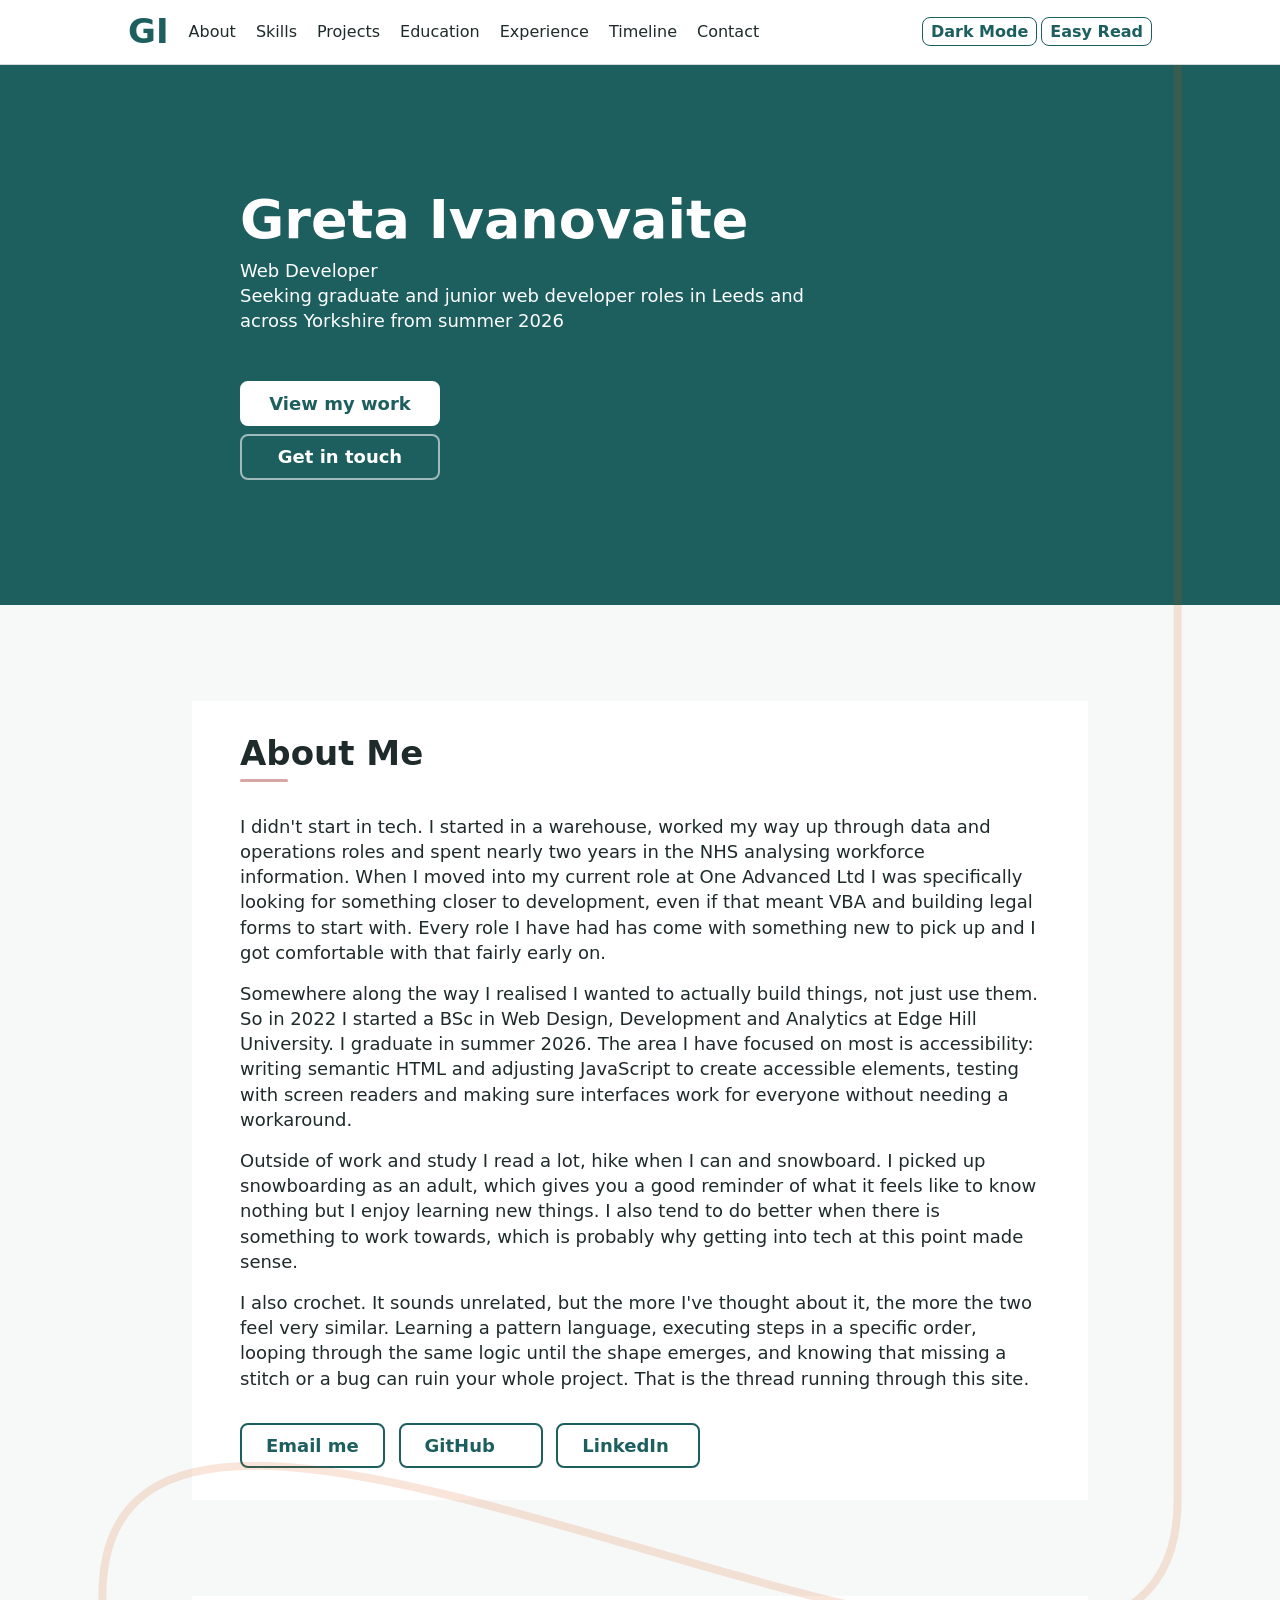
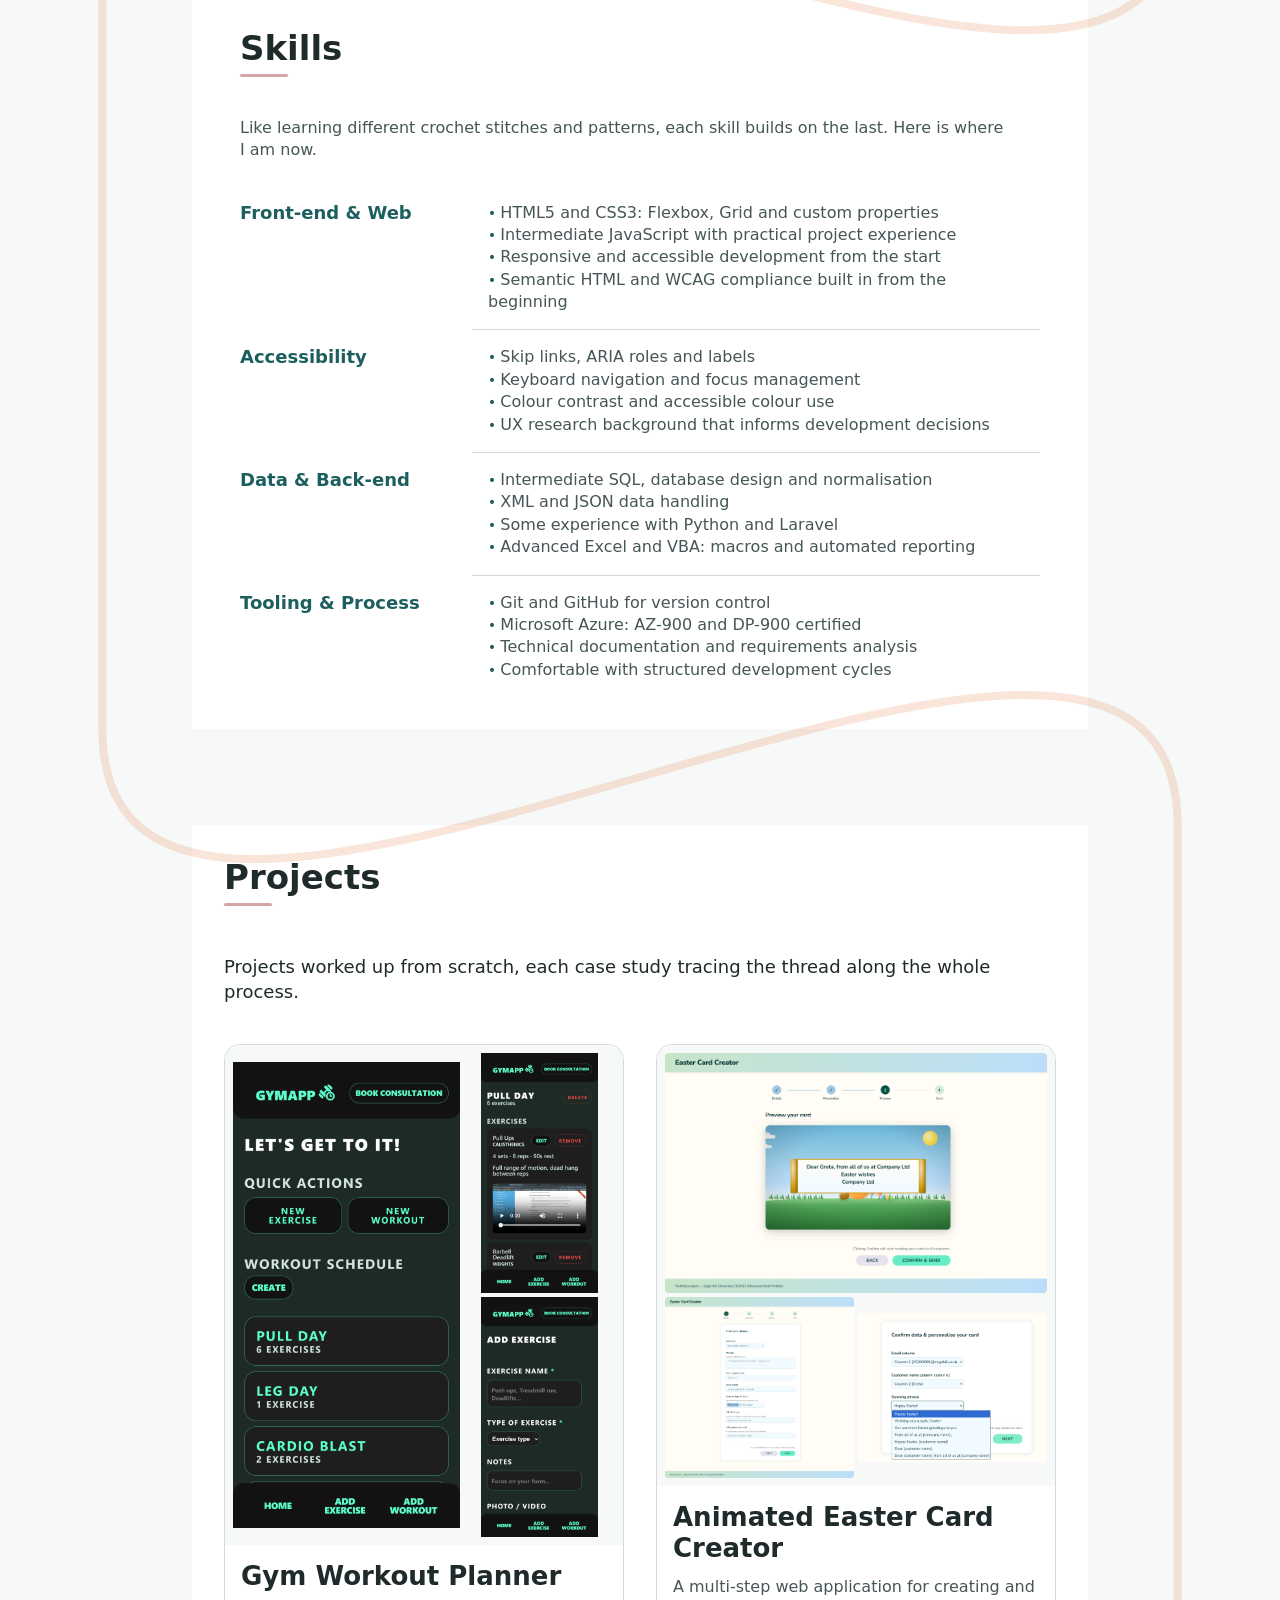
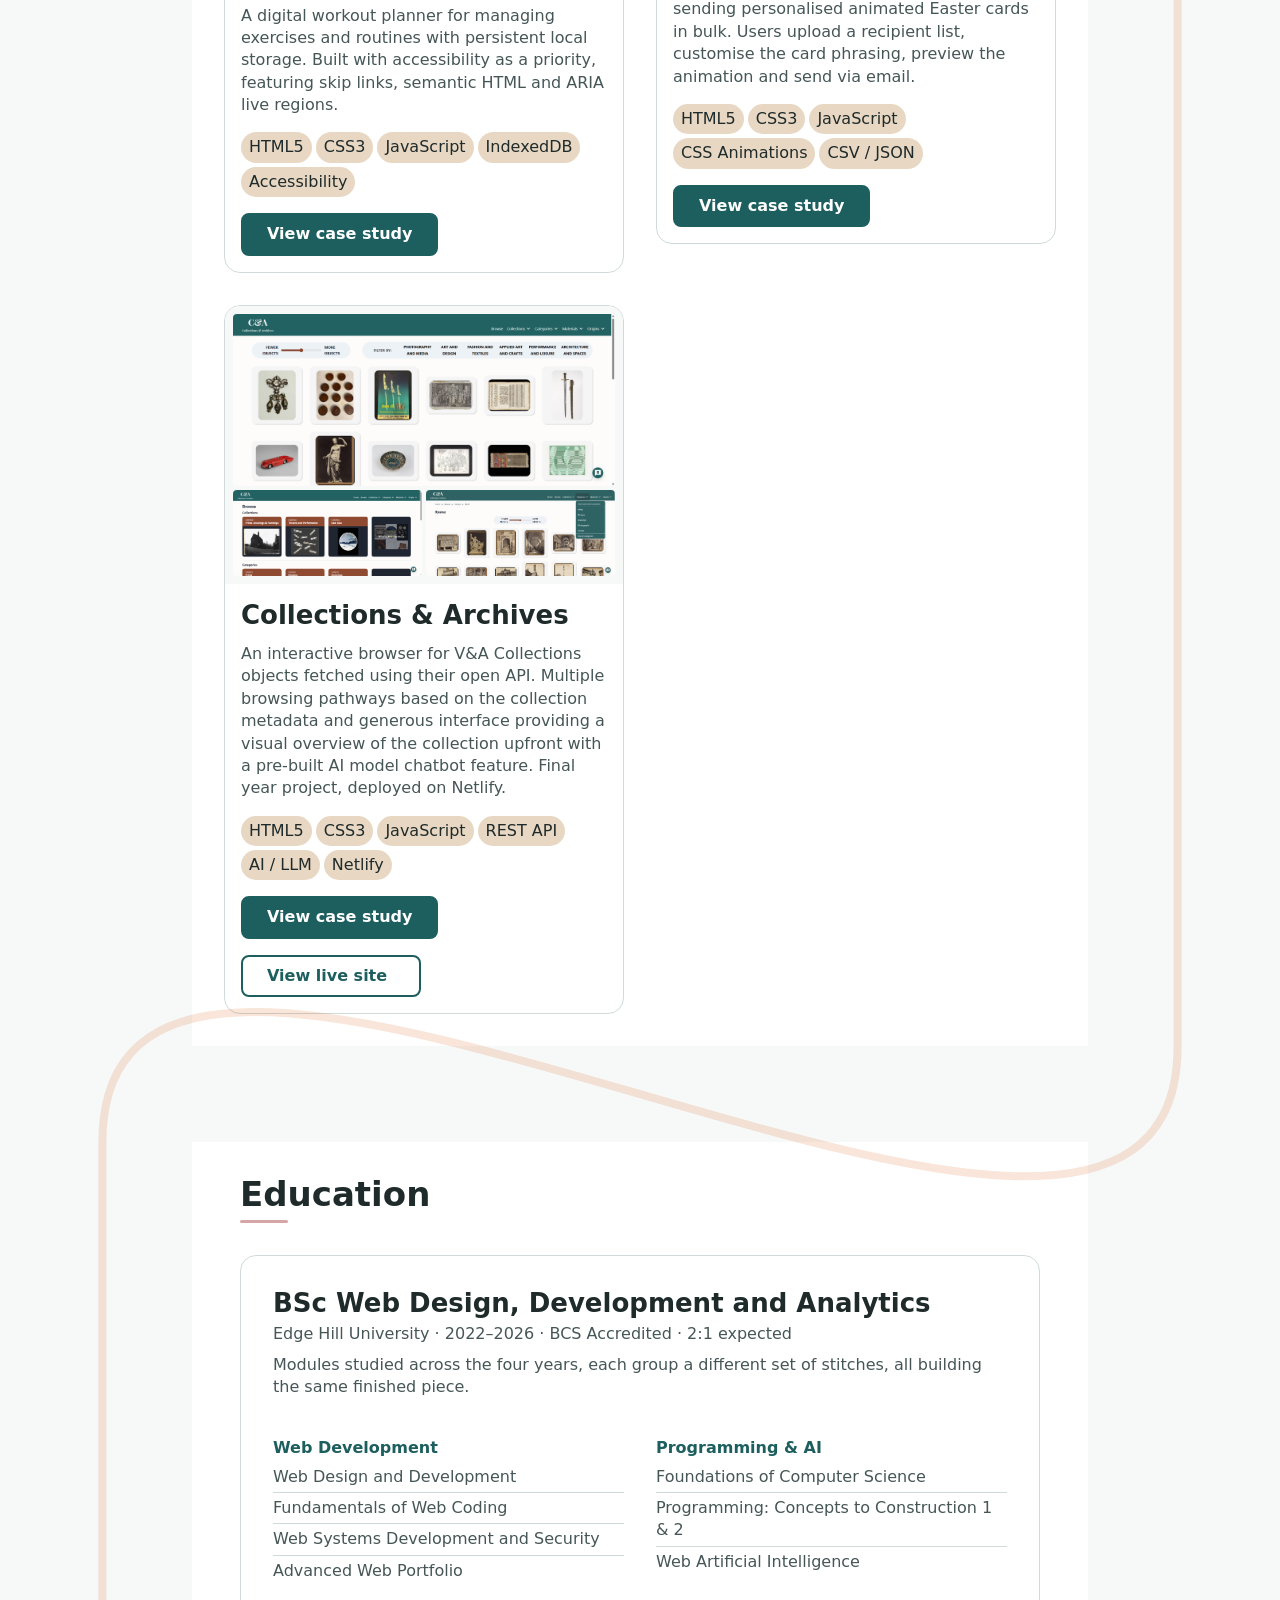
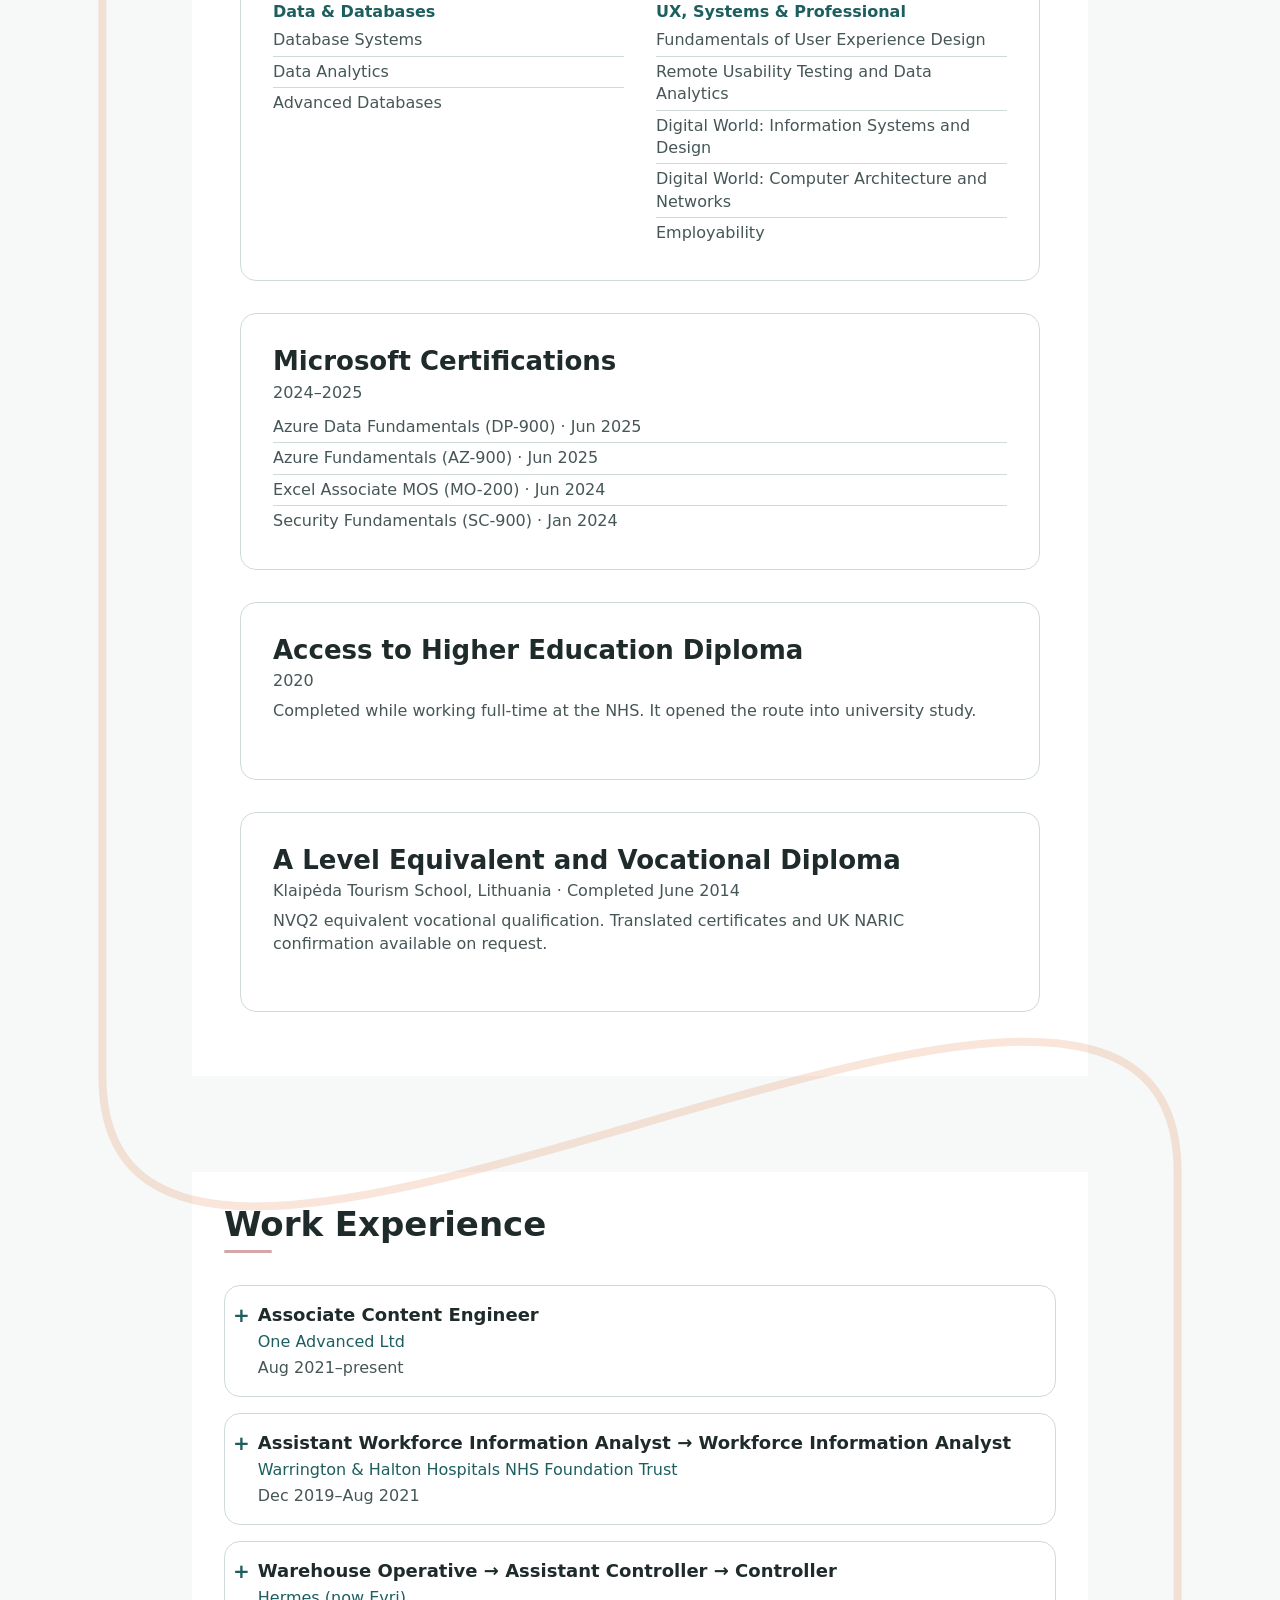
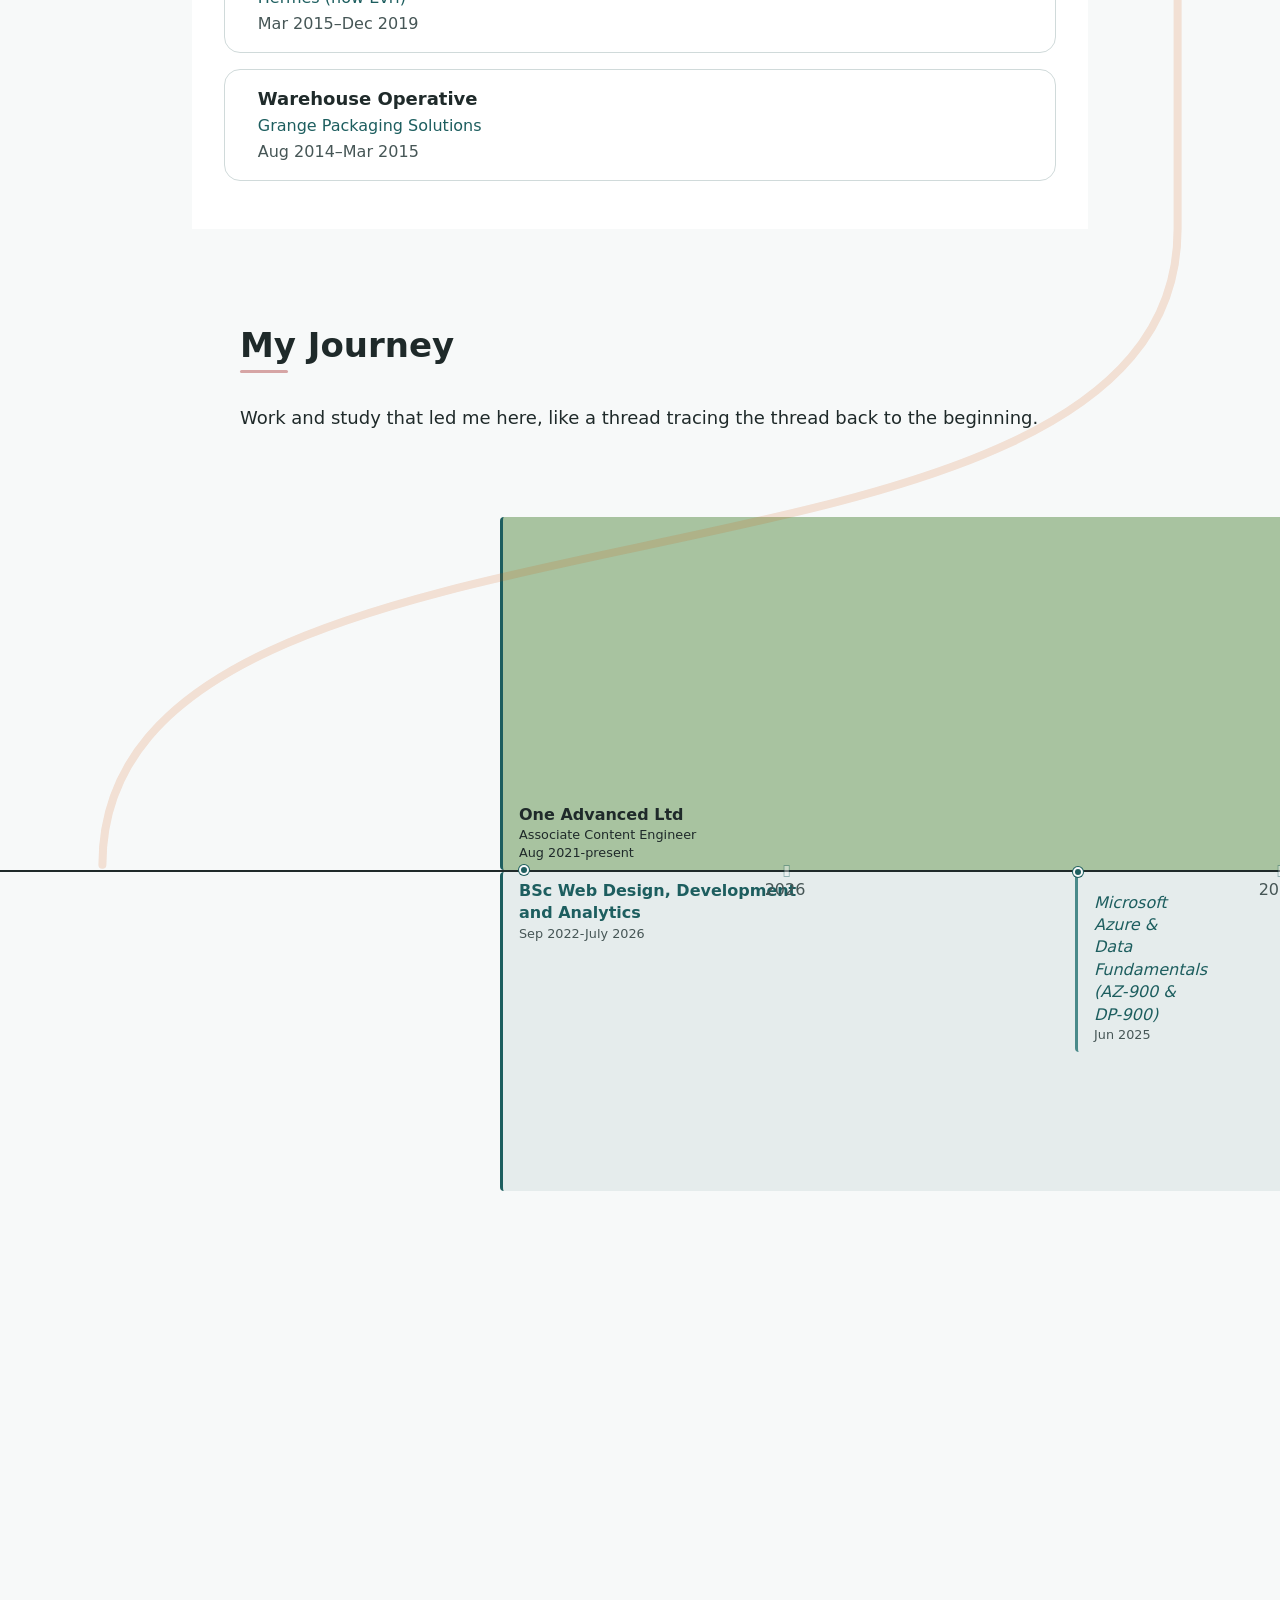
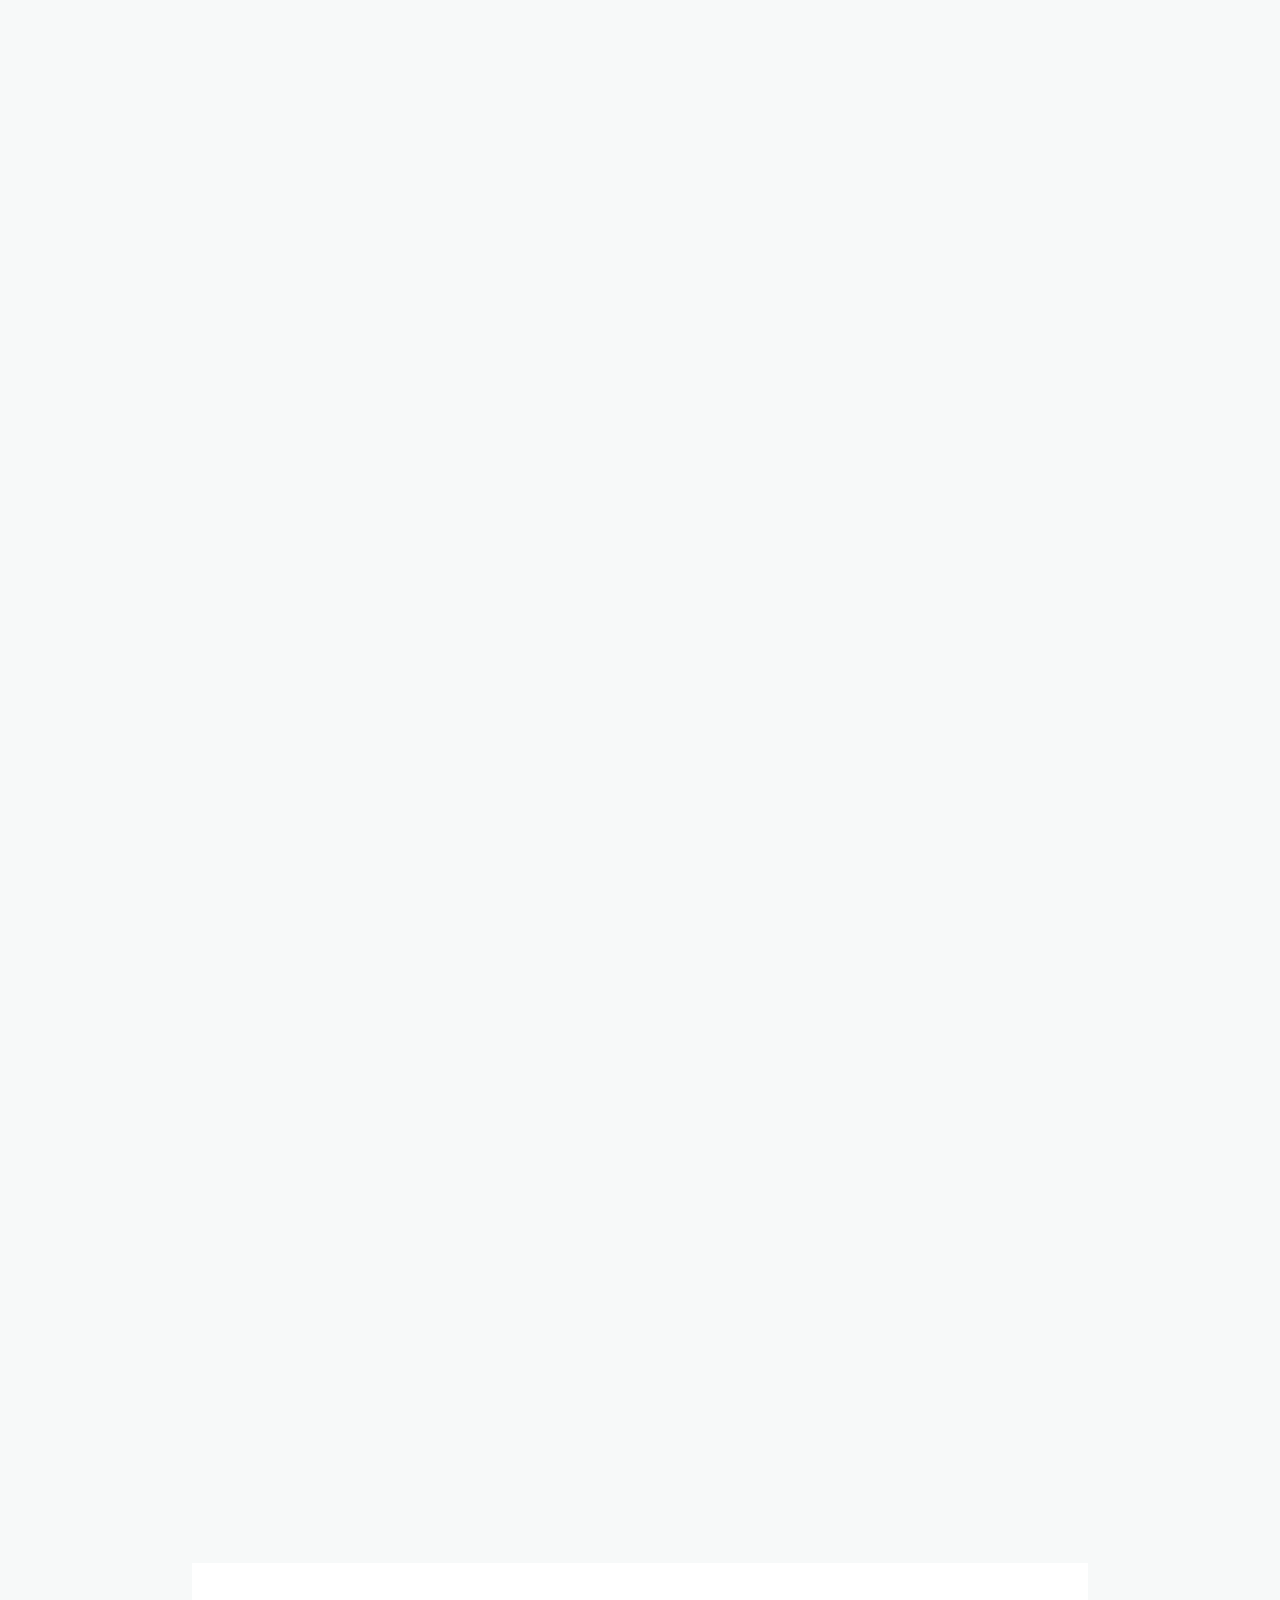
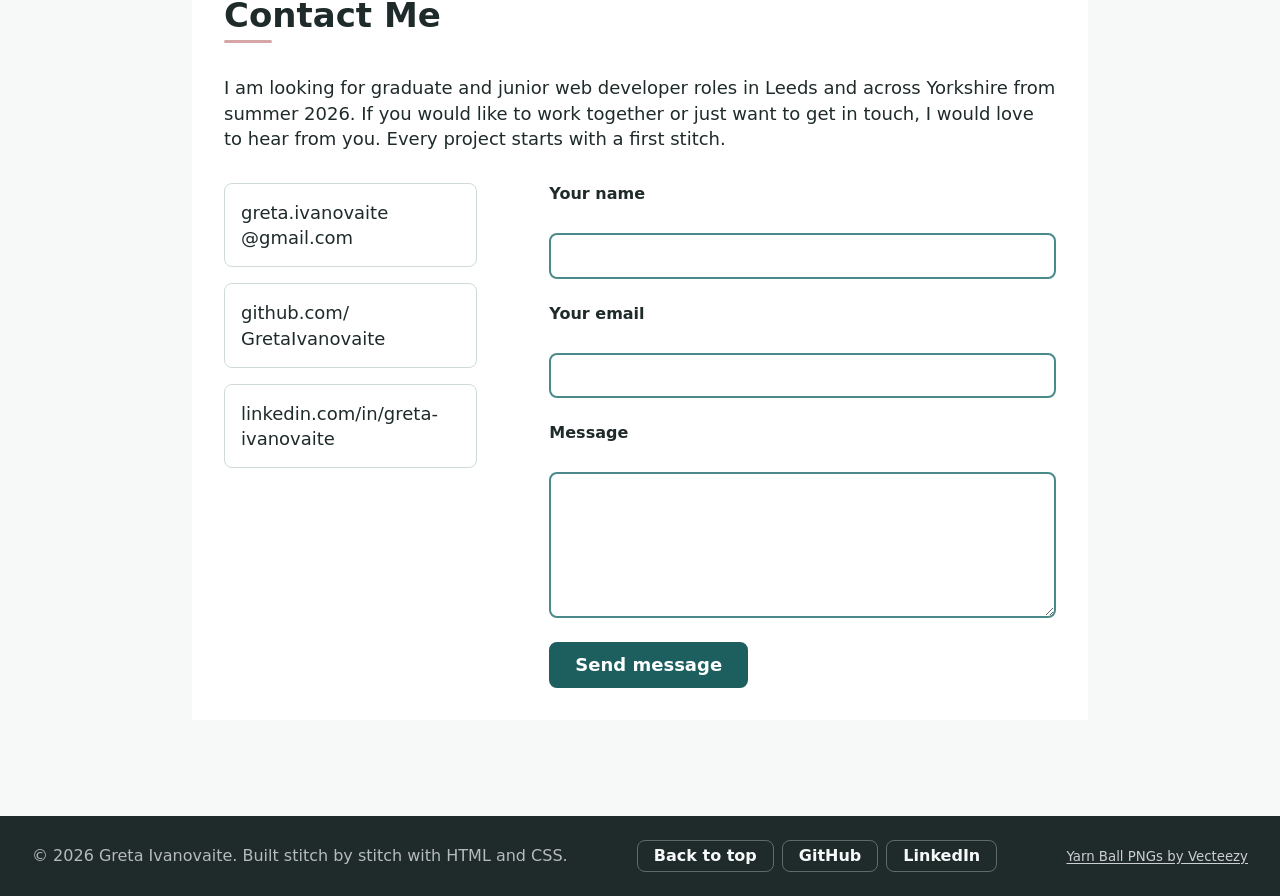
==== commit 215e35be: "Styling new and amended timeline elements" ====
--- a/index.html
+++ b/index.html
@@ -322,69 +322,64 @@
             </details>
             <div class="timeline-track">
                 <ol class="timeline-entries" aria-label="Career and education timeline">
-                    <li class="timeline-edu" data-year="2022" style="--tl-left:633px;--tl-width:1500px">
+                    <li class="timeline-edu" data-year="2022" style="--tl-left:500px;--tl-width:1933px">
                         <span>BSc Web Design, Development<br>and Analytics</span>
-                        <time datetime="2022-09/2026-06">Sep 2022-Jun 2026</time>
-                    </li>
-                    <li class="timeline-work timeline-current" data-year="2021" style="--tl-left:600px;--tl-width:1967px">
+                        <time datetime="2022-09/2026-07">Sep 2022-July 2026</time>
+                    </li>
+                    <li class="timeline-work timeline-current" data-year="2021" style="--tl-left:500px;--tl-width:2469px">
                         <span>One Advanced Ltd</span>
                         <span>Associate Content Engineer</span>
                         <time datetime="2021-08">Aug 2021-present</time>
                     </li>
-                    <li class="timeline-cert" data-year="2025" style="--tl-left:833px">
-                        <span>Microsoft Azure Data Fundamentals (DP-900)</span>
+                    <li class="timeline-cert" data-year="2025" style="--tl-left:1075px">
+                        <span>Microsoft Azure & Data Fundamentals (AZ-900 & DP-900)</span>
                         <time datetime="2025-06">Jun 2025</time>
                     </li>
-                    <li class="timeline-cert" data-year="2025" style="--tl-left:1033px">
-                        <span>Microsoft Azure Fundamentals (AZ-900)</span>
-                        <time datetime="2025-06">Jun 2025</time>
-                    </li>
-                    <li class="timeline-cert" data-year="2024" style="--tl-left:1433px">
+                    <li class="timeline-cert" data-year="2024" style="--tl-left:1568px">
                         <span>Microsoft Excel Associate (MO-200)</span>
                         <time datetime="2024-06">Jun 2024</time>
                     </li>
-                    <li class="timeline-cert" data-year="2024" style="--tl-left:1600px">
+                    <li class="timeline-cert" data-year="2024" style="--tl-left:1774px">
                         <span>Security, Compliance &amp; Identity Fundamentals (SC-900)</span>
                         <time datetime="2024-01">Jan 2024</time>
                     </li>
-                    <li class="timeline-work" data-year="2019" style="--tl-left:2567px;--tl-width:667px">
+                    <li class="timeline-work" data-year="2019" style="--tl-left:2925px;--tl-width:865px">
                         <span>NHS Warrington &amp; Halton</span>
                         <span>Assistant Workforce Information Analyst &rarr; Workforce Information Analyst</span>
                         <time datetime="2019-12/2021-08">Dec 2019-Aug 2021</time>
                     </li>
-                    <li class="timeline-edu" data-year="2017" style="--tl-left:2933px;--tl-width:1233px">
+                    <li class="timeline-edu" data-year="2017" style="--tl-left:3378px;--tl-width:1564px">
                         <span>Access to Higher Education Diploma</span>
                         <time datetime="2017-08/2020-09">Aug 2017-Sep 2020</time>
                     </li>
-                    <li class="timeline-work" data-year="2015" style="--tl-left:3233px;--tl-width:1900px">
+                    <li class="timeline-work" data-year="2015" style="--tl-left:3749px;--tl-width:2389px">
                         <span>Hermes (now Evri)</span>
                         <span>Warehouse Operative &rarr; Assistant Controller &rarr; Controller</span>
                         <time datetime="2015-03/2019-12">Mar 2015-Dec 2019</time>
                     </li>
-                    <li class="timeline-work" data-year="2014" style="--tl-left:5133px;--tl-width:233px">
+                    <li class="timeline-work" data-year="2014" style="--tl-left:6096px;--tl-width:329px">
                         <span>Grange Packaging Solutions</span>
                         <span>Warehouse Operative</span>
                         <time datetime="2014-08/2015-03">Aug 2014-Mar 2015</time>
                     </li>
-                    <li class="timeline-cert" data-year="2013" style="--tl-left:5833px">
+                    <li class="timeline-cert" data-year="2013" style="--tl-left:7000px">
                         <span>Klaip&#279;da Tourism School</span>
                         <span>A level &amp; NVQ2 equivalent</span>
                         <time datetime="2013-06">Jun 2013</time>
                     </li>
-                    <li class="timeline-year" aria-hidden="true" style="--tl-left:800px"><span>2026</span></li>
-                    <li class="timeline-year" aria-hidden="true" style="--tl-left:1200px"><span>2025</span></li>
-                    <li class="timeline-year" aria-hidden="true" style="--tl-left:1550px"><span>2024</span></li>
-                    <li class="timeline-year" aria-hidden="true" style="--tl-left:2000px"><span>2023</span></li>
-                    <li class="timeline-year" aria-hidden="true" style="--tl-left:2400px"><span>2022</span></li>
-                    <li class="timeline-year" aria-hidden="true" style="--tl-left:2800px"><span>2021</span></li>
-                    <li class="timeline-year" aria-hidden="true" style="--tl-left:3200px"><span>2020</span></li>
-                    <li class="timeline-year" aria-hidden="true" style="--tl-left:3600px"><span>2019</span></li>
-                    <li class="timeline-year" aria-hidden="true" style="--tl-left:4000px"><span>2018</span></li>
-                    <li class="timeline-year" aria-hidden="true" style="--tl-left:4400px"><span>2017</span></li>
-                    <li class="timeline-year" aria-hidden="true" style="--tl-left:4800px"><span>2016</span></li>
-                    <li class="timeline-year" aria-hidden="true" style="--tl-left:5200px"><span>2015</span></li>
-                    <li class="timeline-year" aria-hidden="true" style="--tl-left:5600px"><span>2014</span></li>
-                    <li class="timeline-year" aria-hidden="true" style="--tl-left:6000px"><span>2013</span></li>
+                    <li class="timeline-year" aria-hidden="true" style="--tl-left:785px">2026</li>
+                    <li class="timeline-year" aria-hidden="true" style="--tl-left:1279px">2025</li>
+                    <li class="timeline-year" aria-hidden="true" style="--tl-left:1774px">2024</li>
+                    <li class="timeline-year" aria-hidden="true" style="--tl-left:2267px">2023</li>
+                    <li class="timeline-year" aria-hidden="true" style="--tl-left:2760px">2022</li>
+                    <li class="timeline-year" aria-hidden="true" style="--tl-left:3254px">2021</li>
+                    <li class="timeline-year" aria-hidden="true" style="--tl-left:3749px">2020</li>
+                    <li class="timeline-year" aria-hidden="true" style="--tl-left:4242px">2019</li>
+                    <li class="timeline-year" aria-hidden="true" style="--tl-left:4736px">2018</li>
+                    <li class="timeline-year" aria-hidden="true" style="--tl-left:5229px">2017</li>
+                    <li class="timeline-year" aria-hidden="true" style="--tl-left:5724px">2016</li>
+                    <li class="timeline-year" aria-hidden="true" style="--tl-left:6217px">2015</li>
+                    <li class="timeline-year" aria-hidden="true" style="--tl-left:6711px">2014</li>
                 </ol>
             </div>
         </section>
--- a/css/styles.css
+++ b/css/styles.css
@@ -677,9 +677,17 @@
     font-size: var(--font-size-sm);
 }
 
-.timeline-year {
-    color: var(--color-text-muted);
-    font-size: var(--font-size-xs);
+.timeline-entries li.timeline-year {
+    color: var(--color-text-muted);
+    font-size: var(--font-size-sm);
+    font-weight: var(--font-weight-normal);
+}
+
+.timeline-entries li.timeline-year::after {
+    background-color: var(--color-border);
+    opacity: 0.4;
+    z-index: -1;
+    border-radius: 0;
 }
 
 .timeline-entries li::before {
@@ -1020,17 +1028,20 @@
     .timeline-work {
         border-radius: var(--border-radius-sm) var(--border-radius-sm) 0 0;
         border: none;
-        border-left: 3px solid rgba(0, 0, 0, 0.18);
+        border-right: 3px solid rgba(0, 0, 0, 0.18);
+        border-left: 3px solid var(--color-primary);
     }
 
     .timeline-current {
+        border-right: 3px solid var(--color-primary);
         border-left: 3px solid var(--color-primary);
     }
 
     .timeline-edu {
         border-radius: 0 0 var(--border-radius-sm) var(--border-radius-sm);
         border: none;
-        border-top: 2px solid var(--color-primary);
+        border-top: none;
+        border-right: 3px solid var(--color-primary);
         border-left: 3px solid var(--color-primary);
         background-color: rgba(29, 94, 95, 0.08);
     }
@@ -1047,17 +1058,6 @@
         border-radius: 50%;
     }
 
-    .timeline-entries::after {
-        background-image: repeating-linear-gradient(
-            to right,
-            transparent 0px,
-            transparent 299px,
-            var(--color-border) 299px,
-            var(--color-border) 300px
-        );
-        background-size: 300px 100%;
-    }
-
     .timeline-cert span {
         font-style: italic;
         font-weight: var(--font-weight-normal);
--- a/css/layout.css
+++ b/css/layout.css
@@ -734,7 +734,7 @@
     .timeline-entries {
         display: block;
         position: relative;
-        width: 6100px;
+        width: 6600px;
         height: calc(100vh - 56px);
         padding: 0;
         margin: 0;
@@ -762,20 +762,6 @@
         display: none;
     }
 
-    .timeline-entries .timeline-work::before,
-    .timeline-entries .timeline-current::before {
-        content: attr(data-year);
-        display: block;
-        position: absolute;
-        left: auto;
-        right: 0;
-        top: calc(100% + 6px);
-        width: auto;
-        height: auto;
-        background-color: transparent;
-        transform: none;
-    }
-
 
     .timeline-entries li::after {
         content: "";
@@ -787,8 +773,7 @@
 
     .timeline-work::after,
     .timeline-current::after {
-        left: auto;
-        right: -5px;
+        right: auto;
         top: calc(100% - 5px);
     }
 
@@ -805,6 +790,7 @@
 
     .timeline-year {
         display: block;
+        position: absolute; /* Ensure this is here */
         left: var(--tl-left);
         top: calc(52% + 0.1rem);
         height: auto;
@@ -813,10 +799,19 @@
         background: none;
         padding: 0;
         pointer-events: none;
-    }
-
-    .timeline-year::after {
-        display: none;
+        /* Center the year text and the line on the exact pixel */
+        transform: translateX(-50%); 
+        z-index: 1;
+    }
+
+    li.timeline-year::after {
+        display: block;
+        content: "";
+        position: absolute;
+        top: -5px; 
+        left: 50%;
+        width: 0.5px;
+        height: 10px;
     }
 
     .timeline-work,
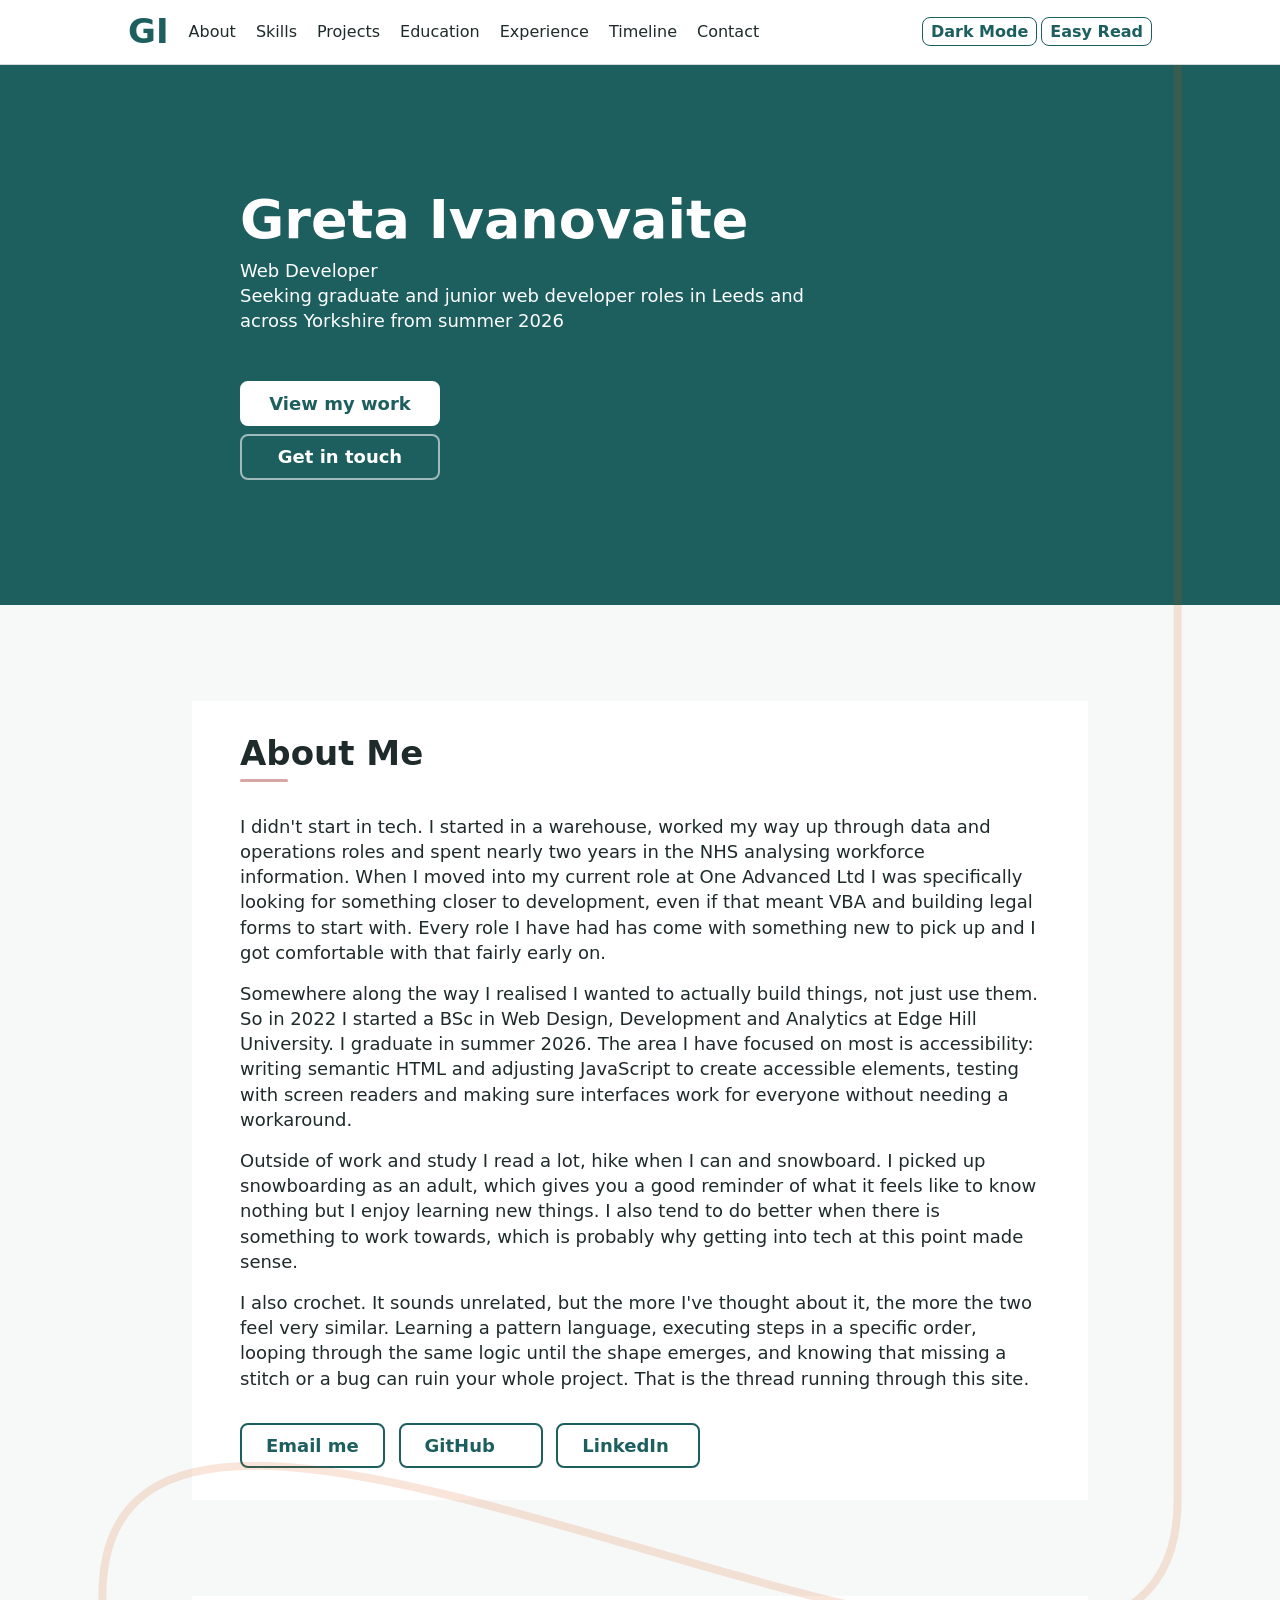
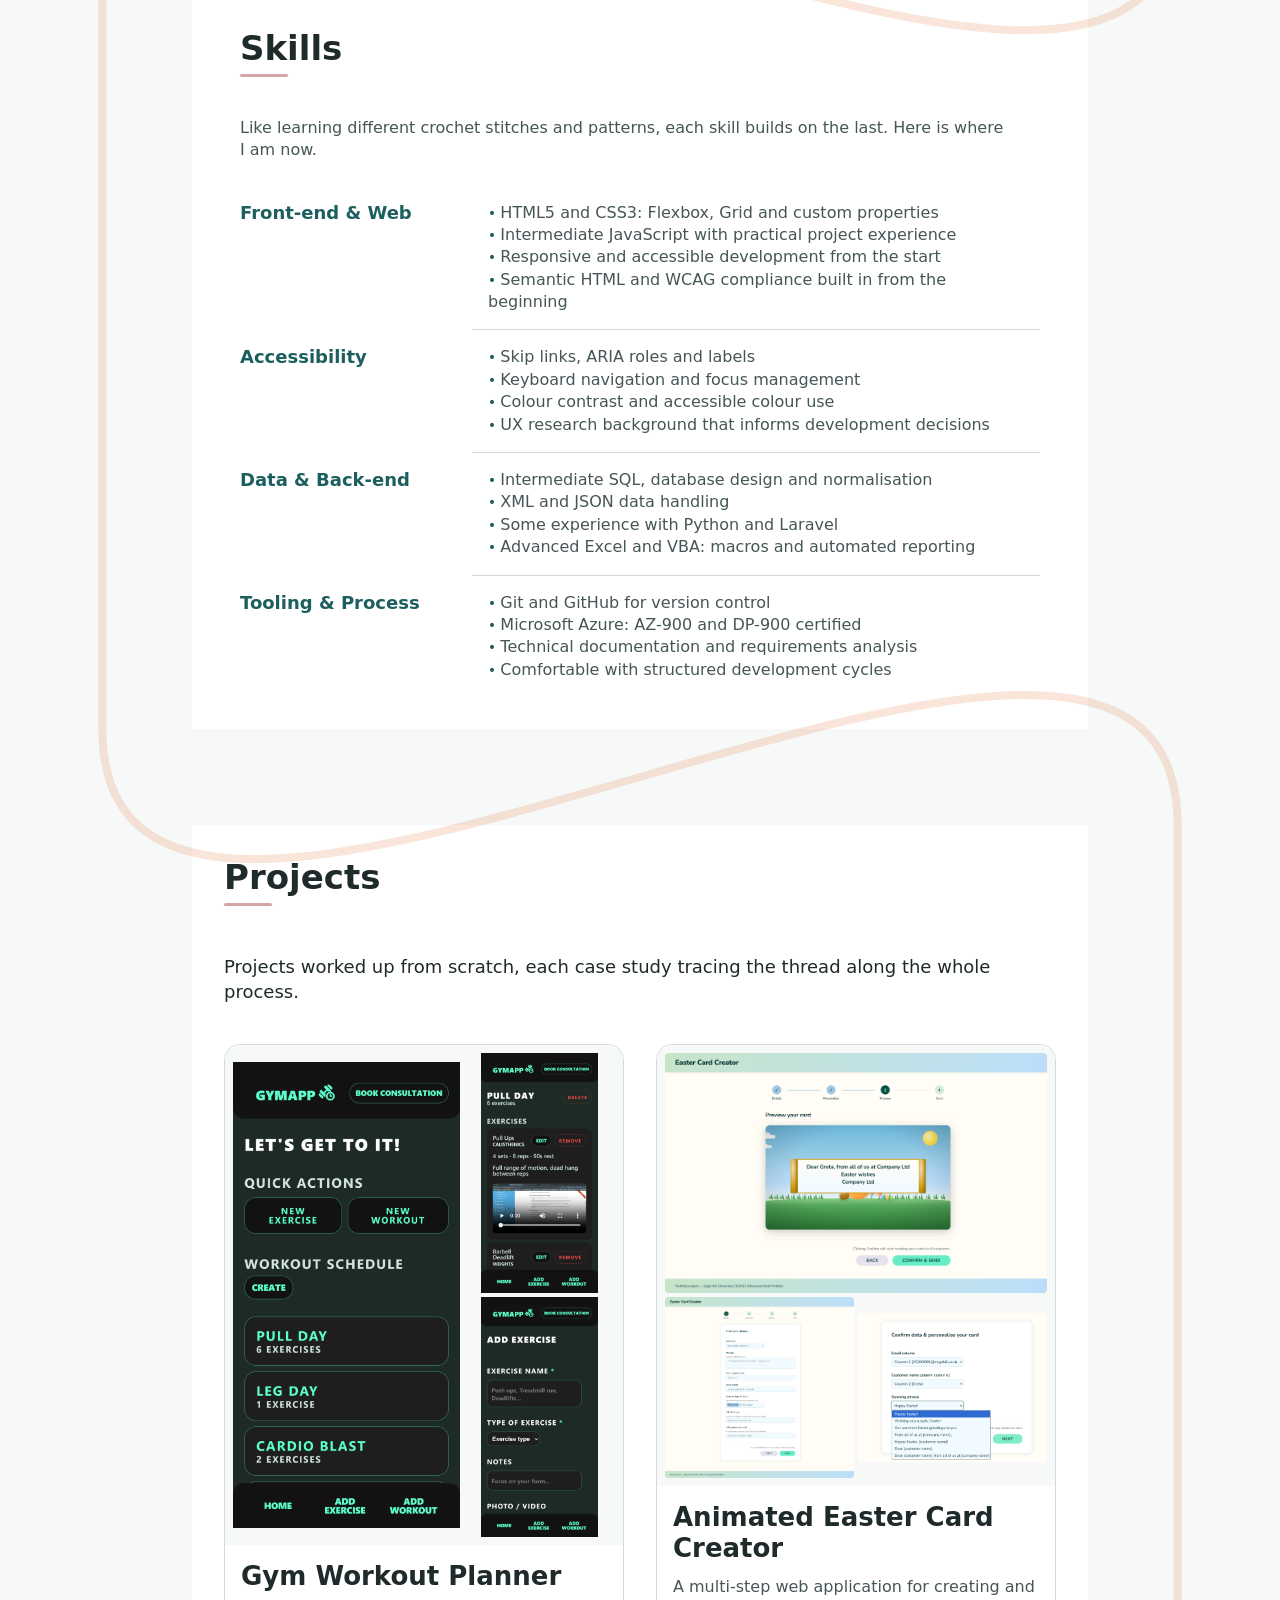
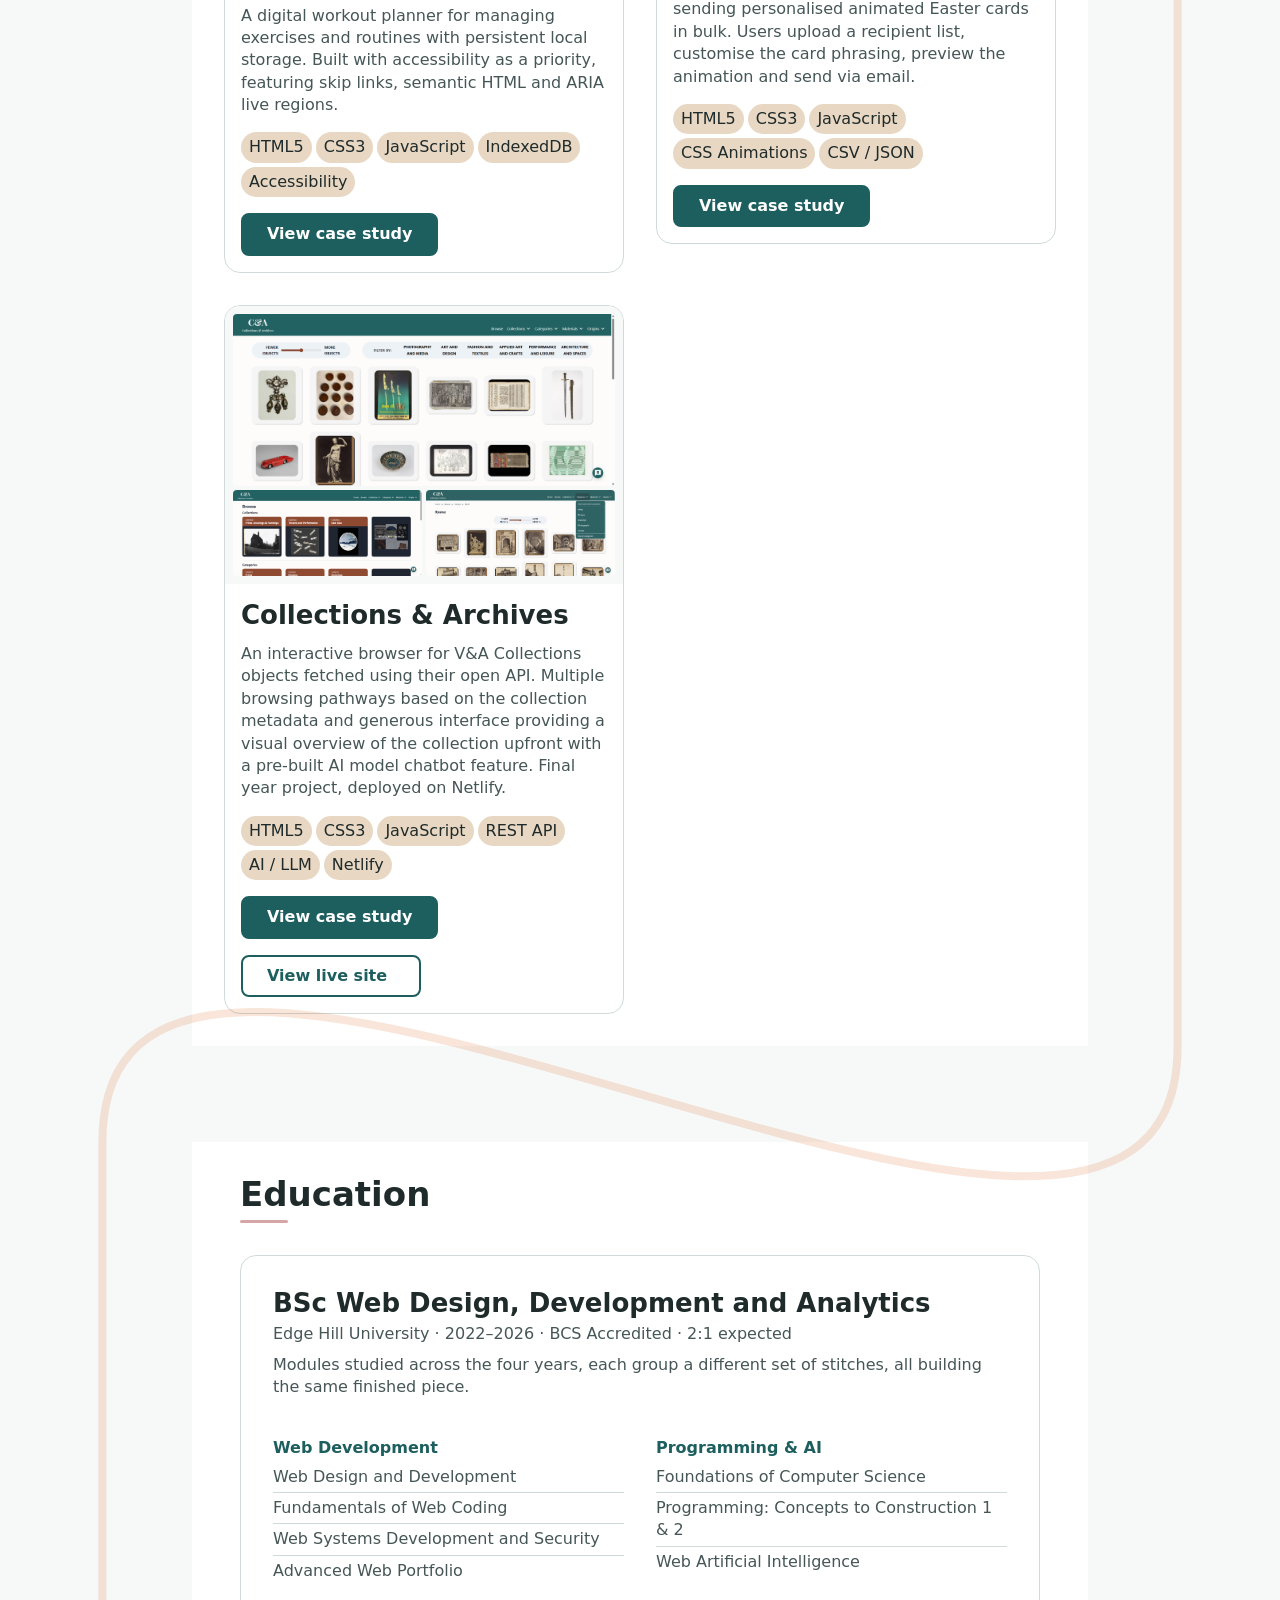
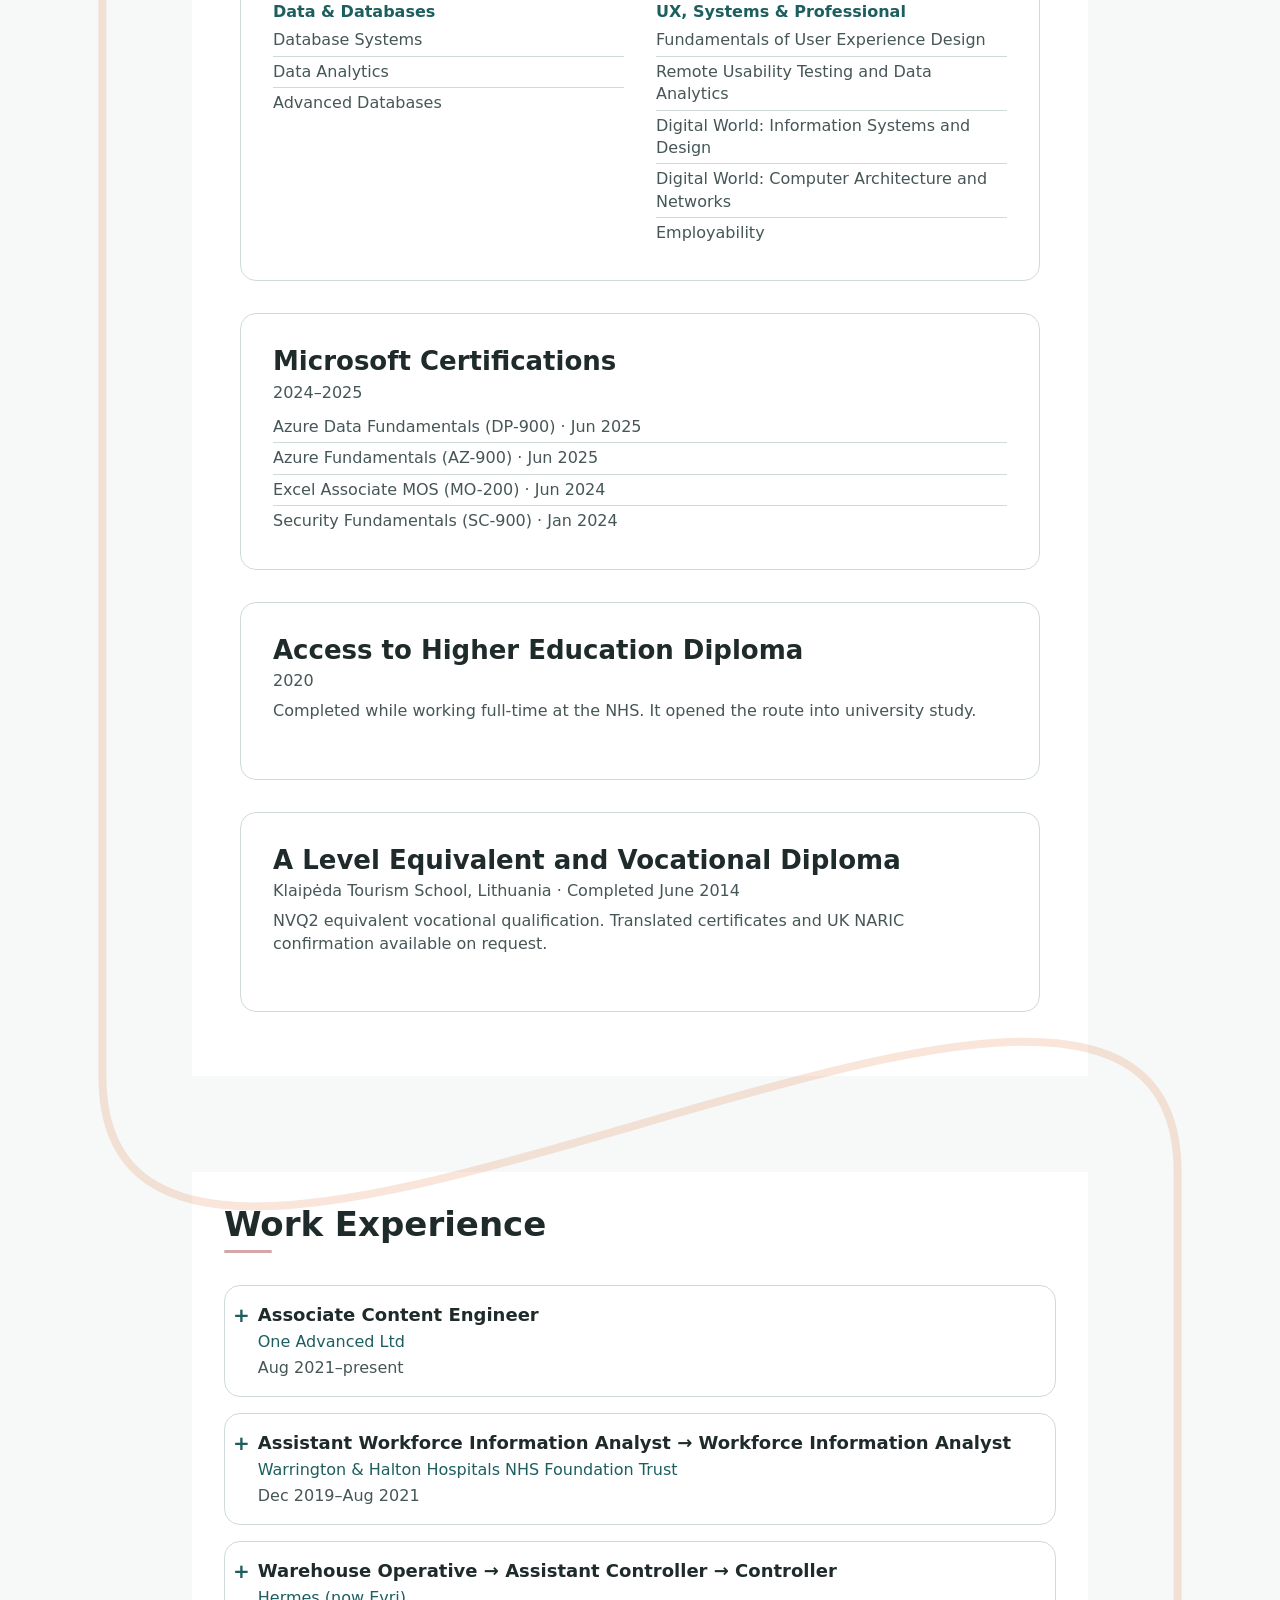
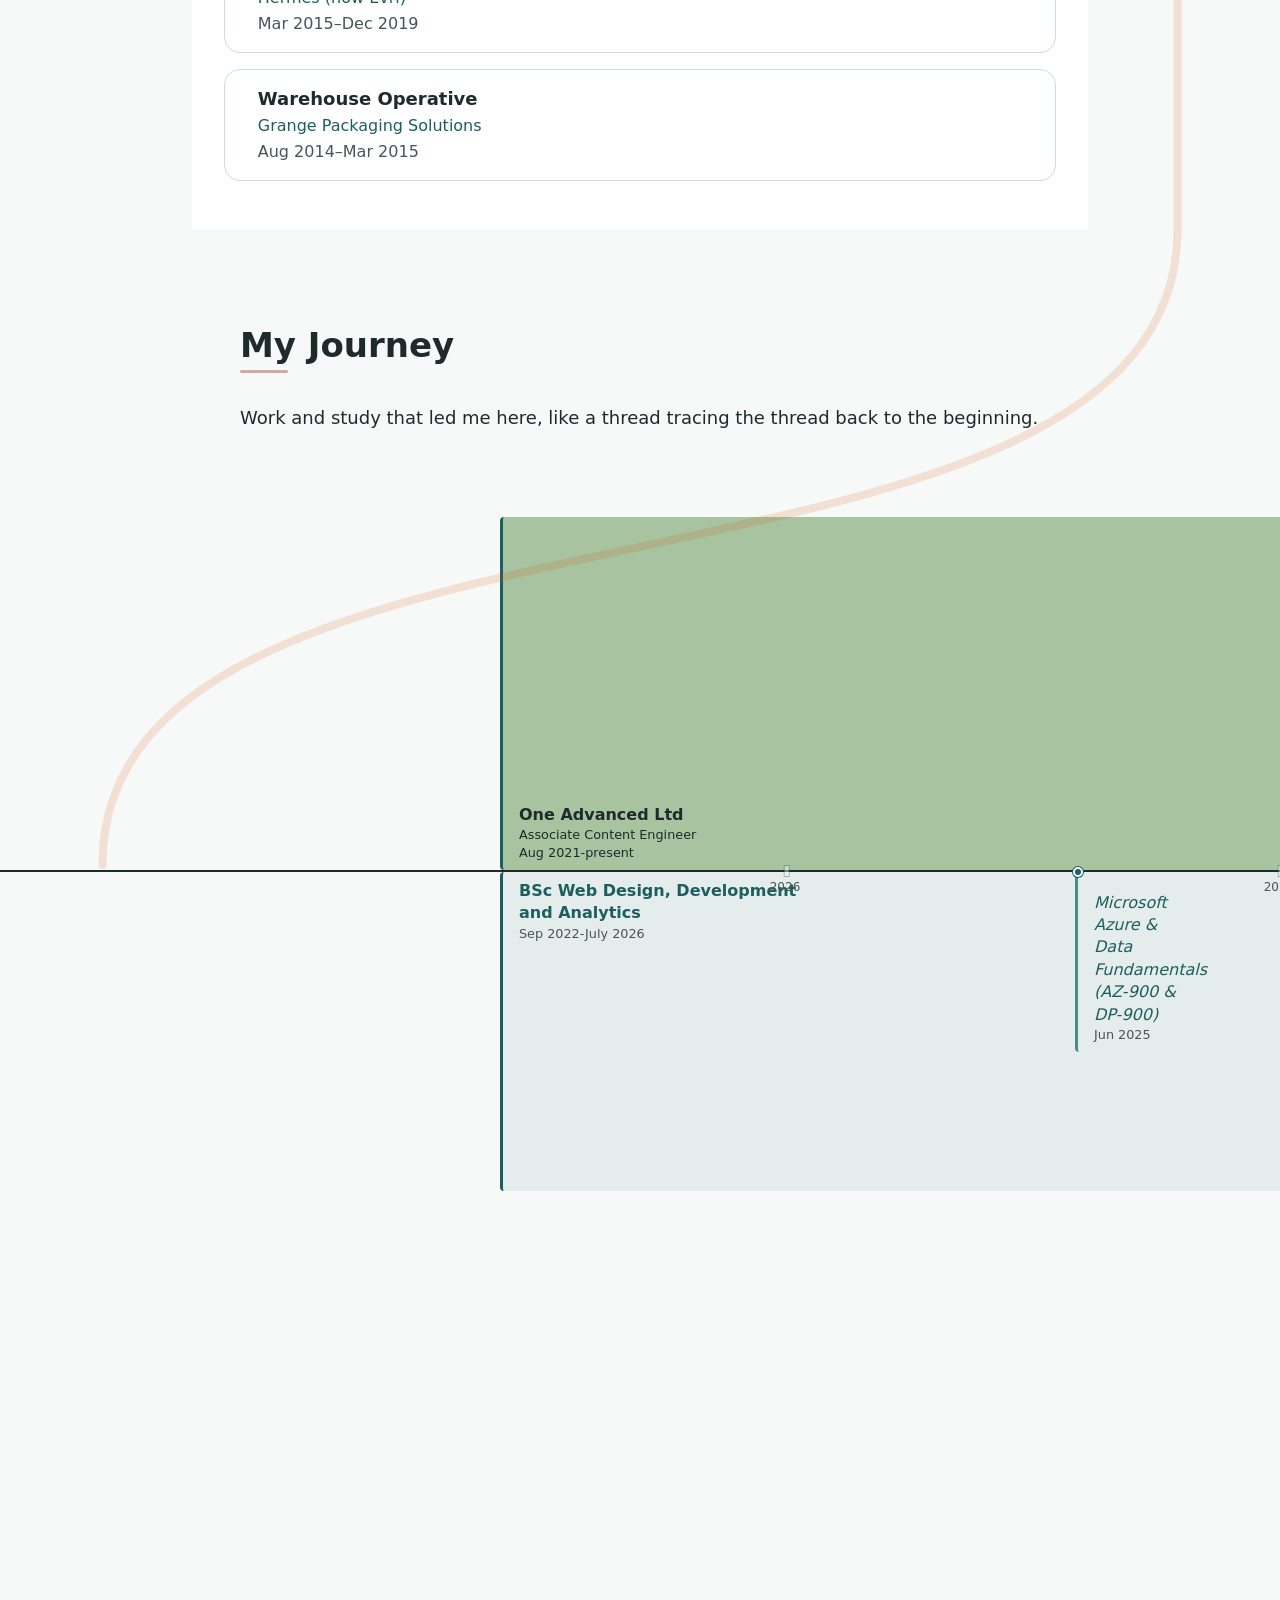
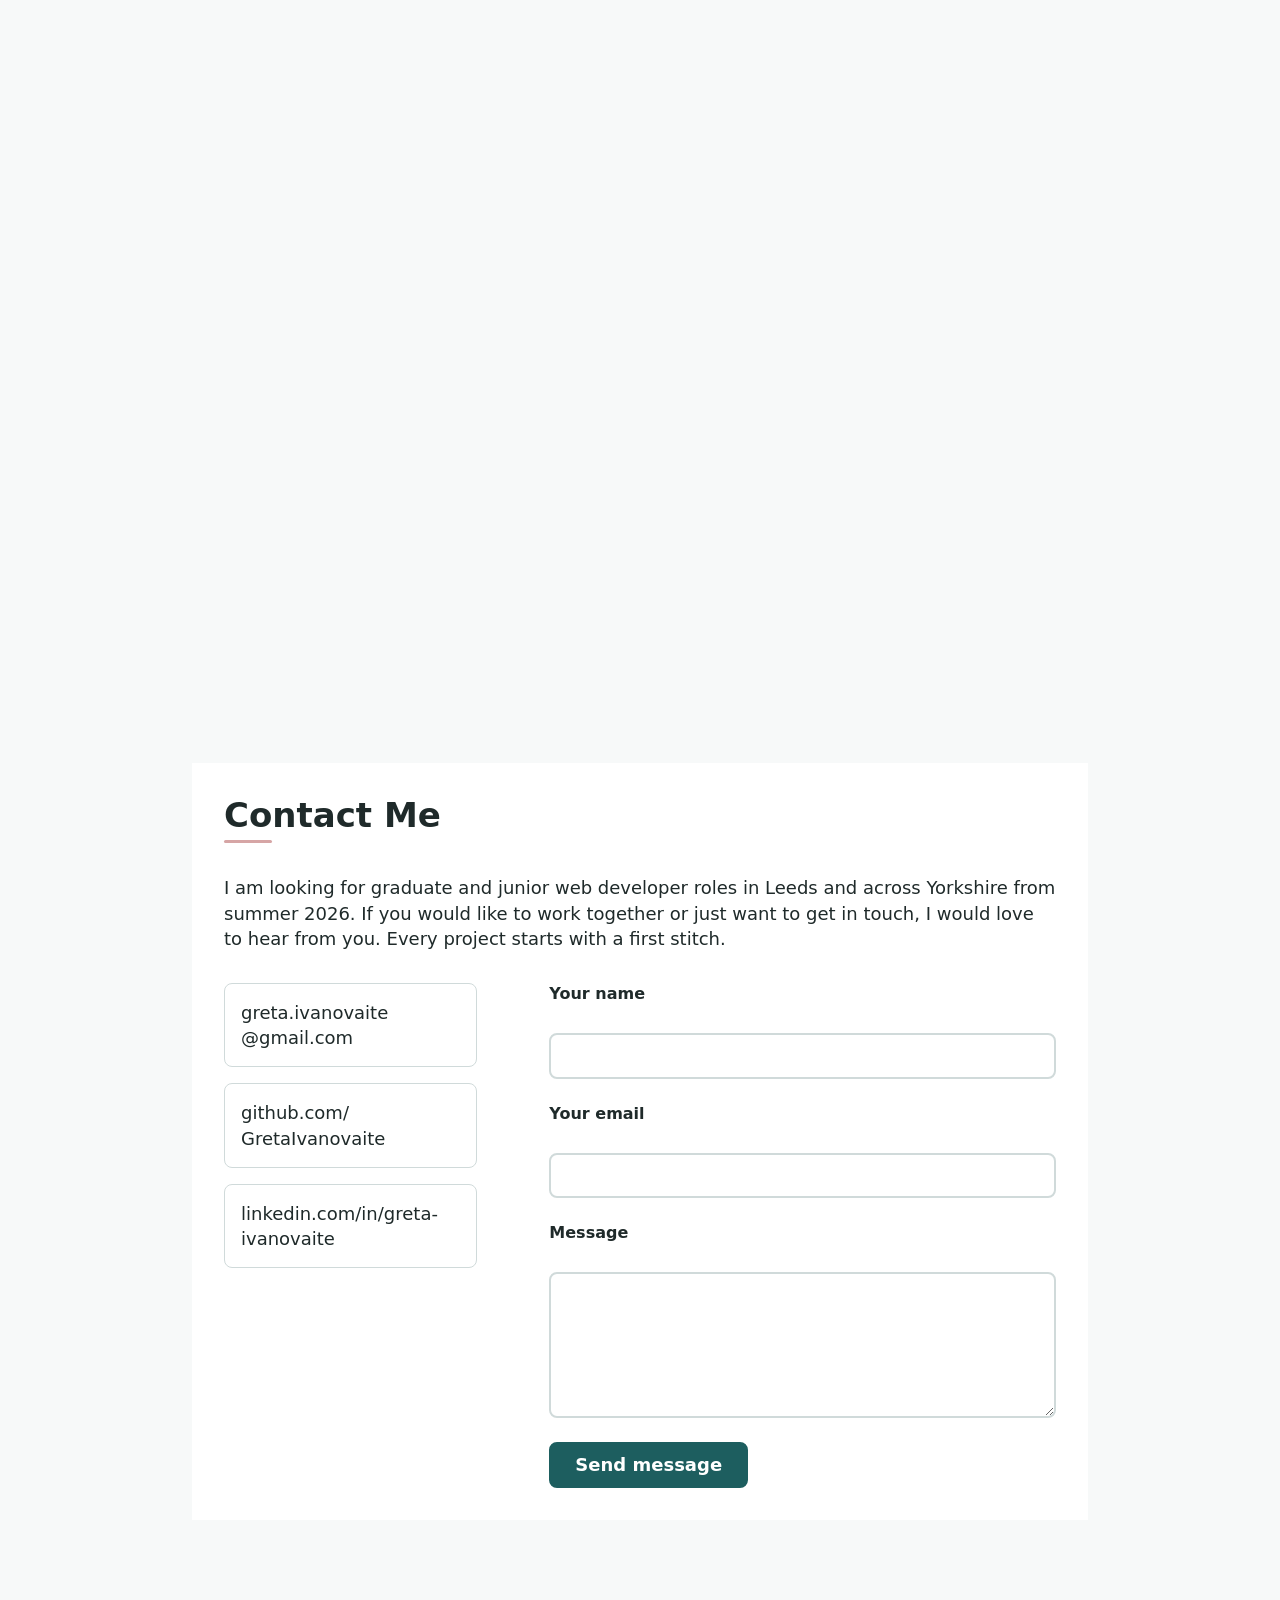
==== commit 32489a69: "Moved current job to make the timeline clearer" ====
--- a/index.html
+++ b/index.html
@@ -326,22 +326,22 @@
                         <span>BSc Web Design, Development<br>and Analytics</span>
                         <time datetime="2022-09/2026-07">Sep 2022-July 2026</time>
                     </li>
+                    <li class="timeline-cert" data-year="2025" style="--tl-left:1075px">
+                        <span>Microsoft Azure & Data Fundamentals (AZ-900 & DP-900)</span>
+                        <time datetime="2025-06">Jun 2025</time>
+                    </li>
+                    <li class="timeline-cert" data-year="2024" style="--tl-left:1568px">
+                        <span>Microsoft Excel Associate (MO-200)</span>
+                        <time datetime="2024-06">Jun 2024</time>
+                    </li>
+                    <li class="timeline-cert" data-year="2024" style="--tl-left:1774px">
+                        <span>Security, Compliance &amp; Identity Fundamentals (SC-900)</span>
+                        <time datetime="2024-01">Jan 2024</time>
+                    </li>
                     <li class="timeline-work timeline-current" data-year="2021" style="--tl-left:500px;--tl-width:2469px">
                         <span>One Advanced Ltd</span>
                         <span>Associate Content Engineer</span>
                         <time datetime="2021-08">Aug 2021-present</time>
-                    </li>
-                    <li class="timeline-cert" data-year="2025" style="--tl-left:1075px">
-                        <span>Microsoft Azure & Data Fundamentals (AZ-900 & DP-900)</span>
-                        <time datetime="2025-06">Jun 2025</time>
-                    </li>
-                    <li class="timeline-cert" data-year="2024" style="--tl-left:1568px">
-                        <span>Microsoft Excel Associate (MO-200)</span>
-                        <time datetime="2024-06">Jun 2024</time>
-                    </li>
-                    <li class="timeline-cert" data-year="2024" style="--tl-left:1774px">
-                        <span>Security, Compliance &amp; Identity Fundamentals (SC-900)</span>
-                        <time datetime="2024-01">Jan 2024</time>
                     </li>
                     <li class="timeline-work" data-year="2019" style="--tl-left:2925px;--tl-width:865px">
                         <span>NHS Warrington &amp; Halton</span>
--- a/css/styles.css
+++ b/css/styles.css
@@ -17,6 +17,7 @@
     --font-family: system-ui, -apple-system, BlinkMacSystemFont,
                    'Segoe UI', Roboto, Oxygen, Ubuntu,
                    Cantarell, sans-serif;
+    --font-size-xs: 0.75rem;
     --font-size-sm: 1rem;
     --font-size-base: 1.125rem;
     --font-size-lg: 1.25rem;
@@ -118,10 +119,10 @@
 .dark-mode #contact textarea {
     background: #162020;
     color: var(--color-text);
-    border-color: var(--color-primary-light);
 }
 
 .accessibility-on {
+    --font-size-xs: 0.875rem;
     --font-size-sm: 1.125rem;
     --font-size-base: 1.3rem;
     --font-size-lg: 1.5rem;
@@ -181,6 +182,14 @@
     color: var(--color-primary);
 }
 
+footer nav a {
+    transition: color var(--transition-fast);
+}
+
+footer nav a:hover {
+    color: var(--color-primary-light);
+}
+
 html {
     -webkit-text-size-adjust: none;
     text-size-adjust: none;
@@ -679,7 +688,7 @@
 
 .timeline-entries li.timeline-year {
     color: var(--color-text-muted);
-    font-size: var(--font-size-sm);
+    font-size: 0.75rem;
     font-weight: var(--font-weight-normal);
 }
 
@@ -807,7 +816,7 @@
 
 #contact input,
 #contact textarea {
-    border: 2px solid var(--color-primary-light);
+    border: 2px solid var(--color-border);
     border-radius: var(--border-radius-md);
     background: var(--color-surface);
     color: var(--color-text);
@@ -817,7 +826,7 @@
 
 #contact input:focus,
 #contact textarea:focus {
-    border-color: var(--color-primary);
+    border-color: var(--color-primary-light);
     outline: none;
 }
 
--- a/css/layout.css
+++ b/css/layout.css
@@ -734,7 +734,7 @@
     .timeline-entries {
         display: block;
         position: relative;
-        width: 6600px;
+        width: 7400px;
         height: calc(100vh - 56px);
         padding: 0;
         margin: 0;
@@ -773,7 +773,8 @@
 
     .timeline-work::after,
     .timeline-current::after {
-        right: auto;
+        left: auto;
+        right: -5px;
         top: calc(100% - 5px);
     }
 
@@ -790,7 +791,7 @@
 
     .timeline-year {
         display: block;
-        position: absolute; /* Ensure this is here */
+        position: absolute;
         left: var(--tl-left);
         top: calc(52% + 0.1rem);
         height: auto;
@@ -799,7 +800,6 @@
         background: none;
         padding: 0;
         pointer-events: none;
-        /* Center the year text and the line on the exact pixel */
         transform: translateX(-50%); 
         z-index: 1;
     }
@@ -808,7 +808,7 @@
         display: block;
         content: "";
         position: absolute;
-        top: -5px; 
+        top: -5px;
         left: 50%;
         width: 0.5px;
         height: 10px;
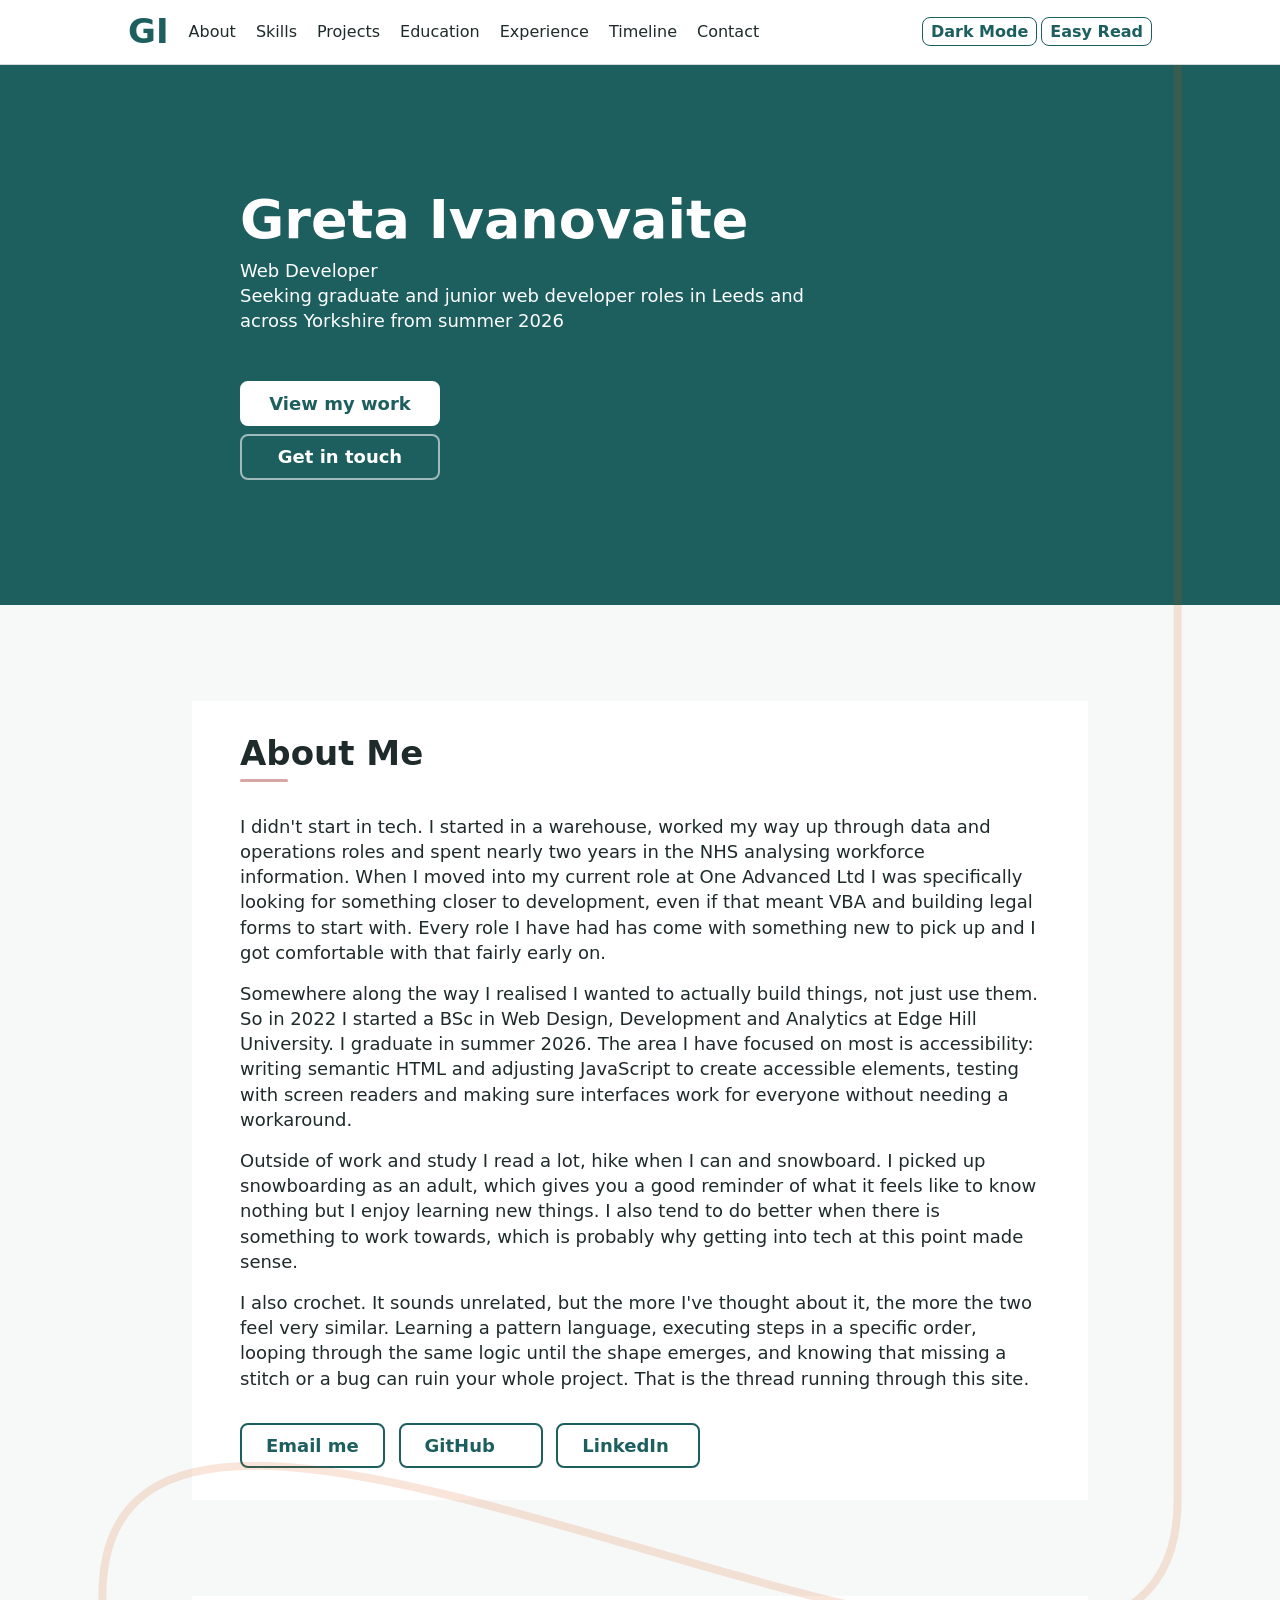
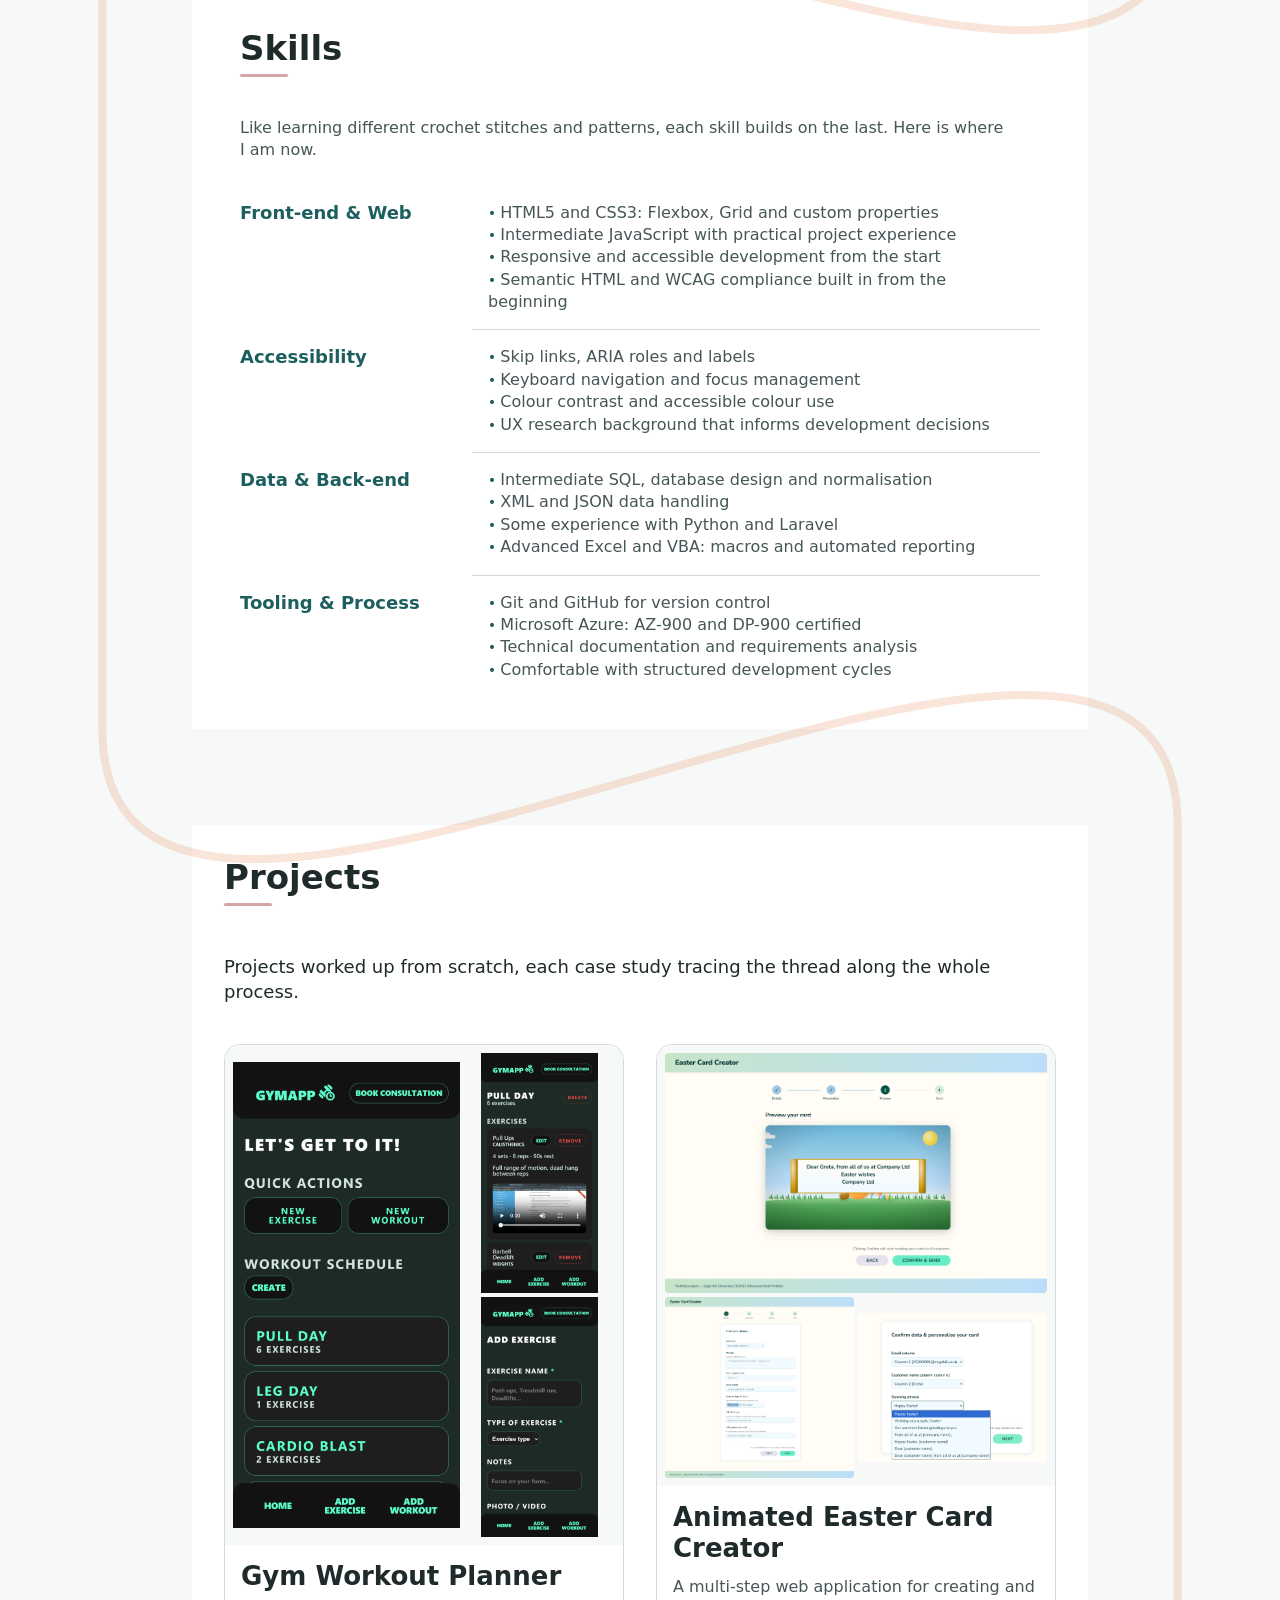
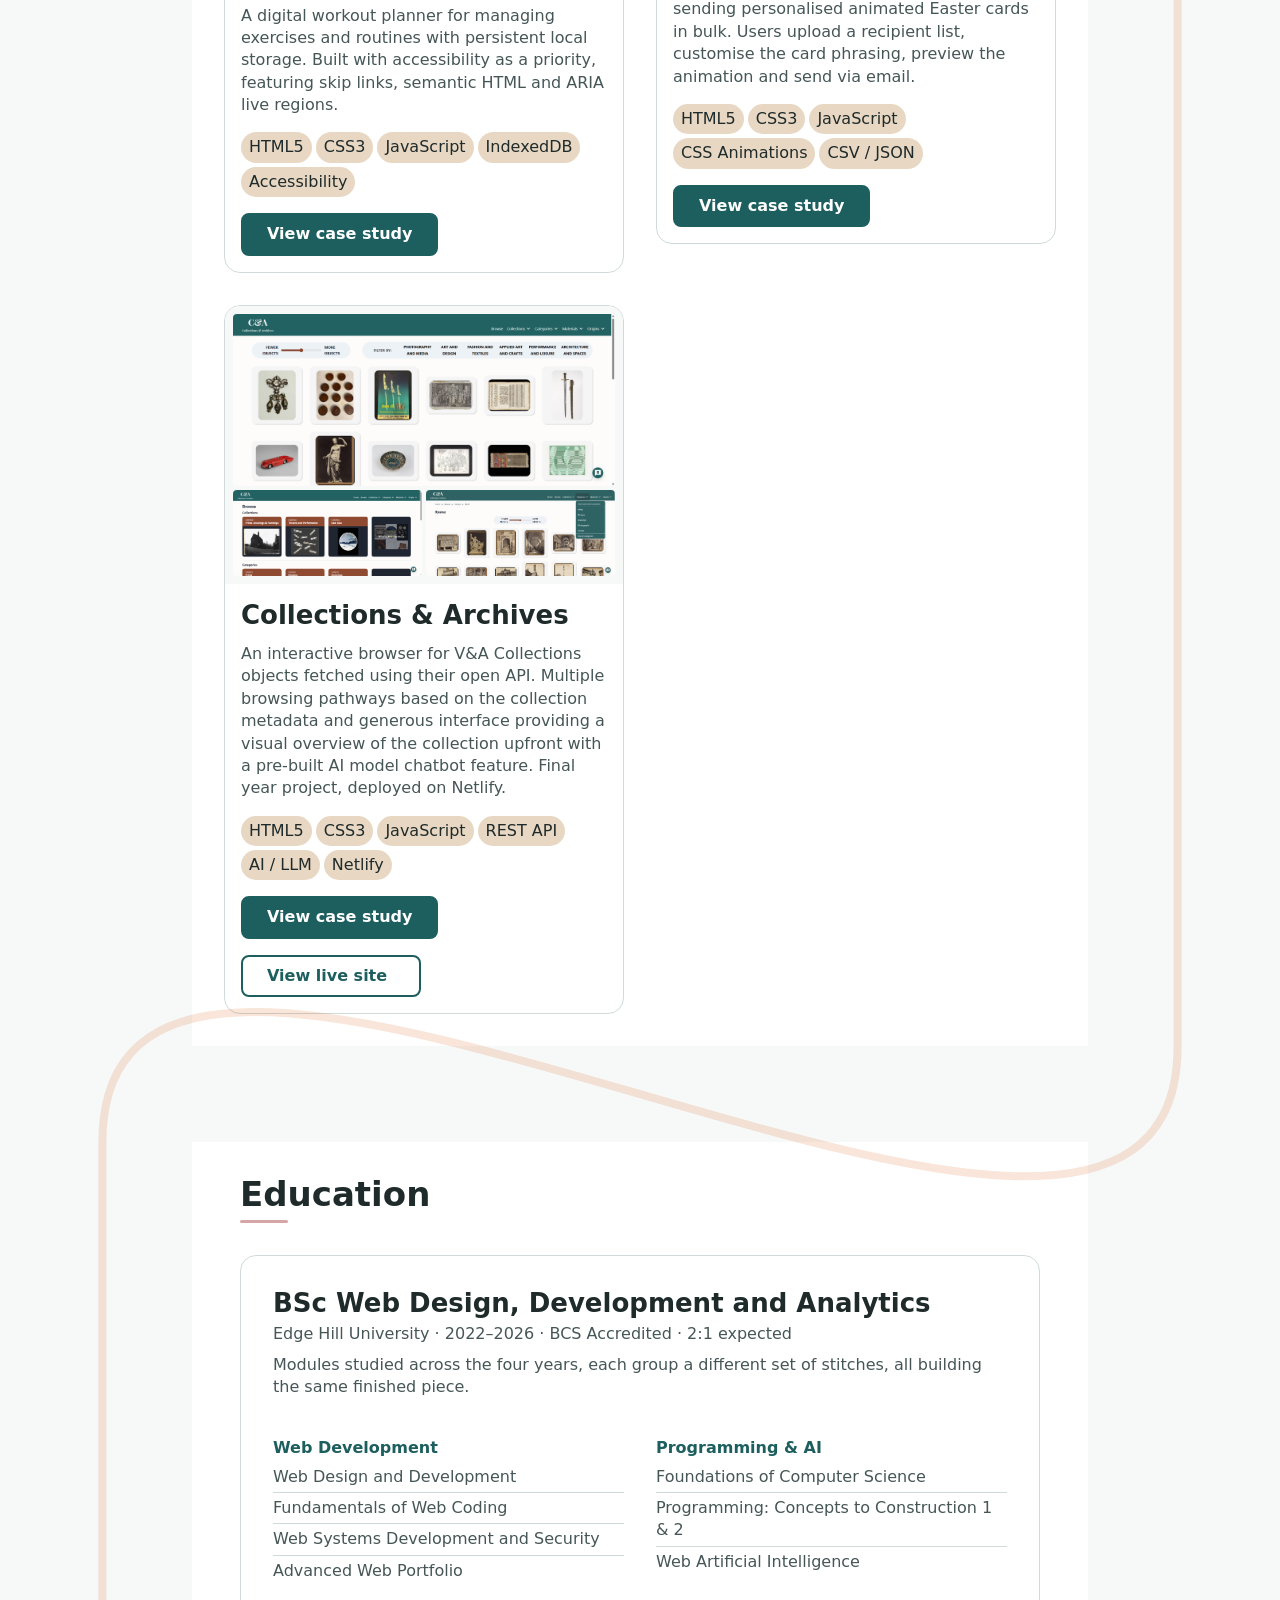
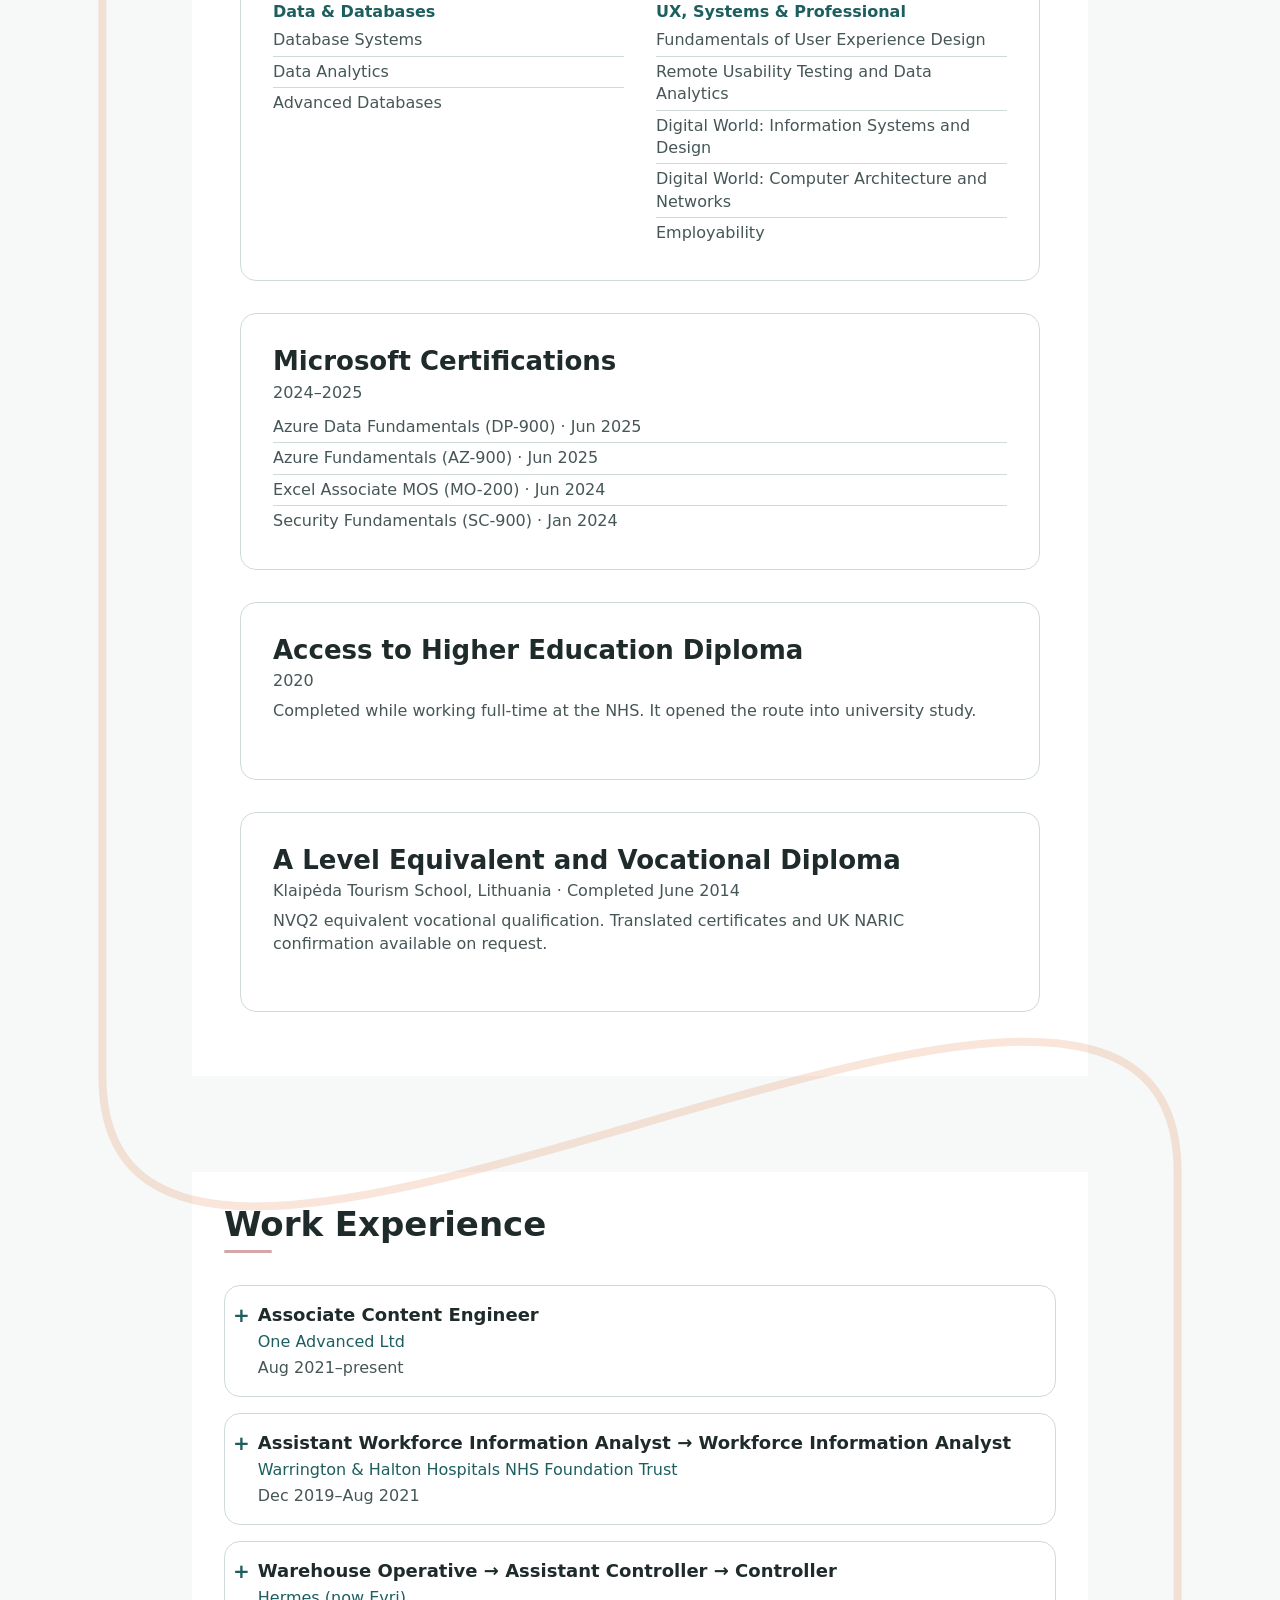
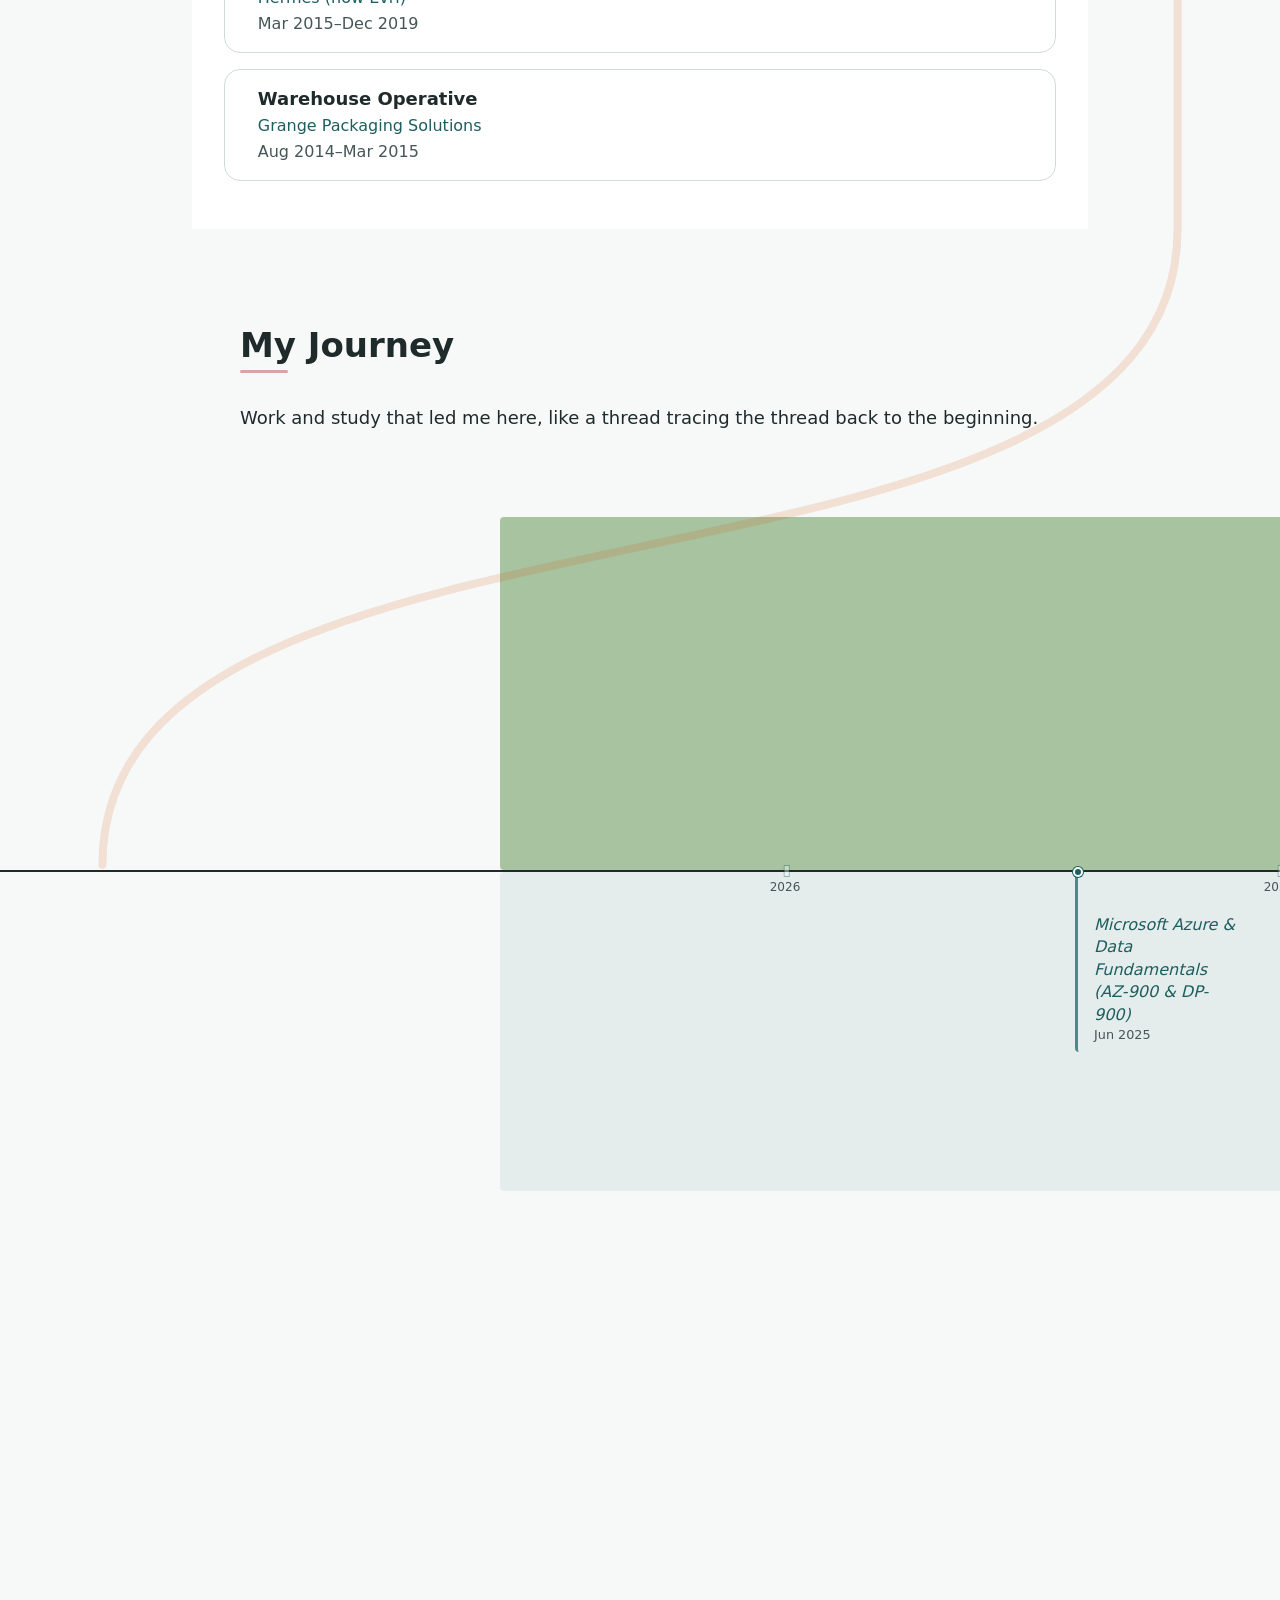
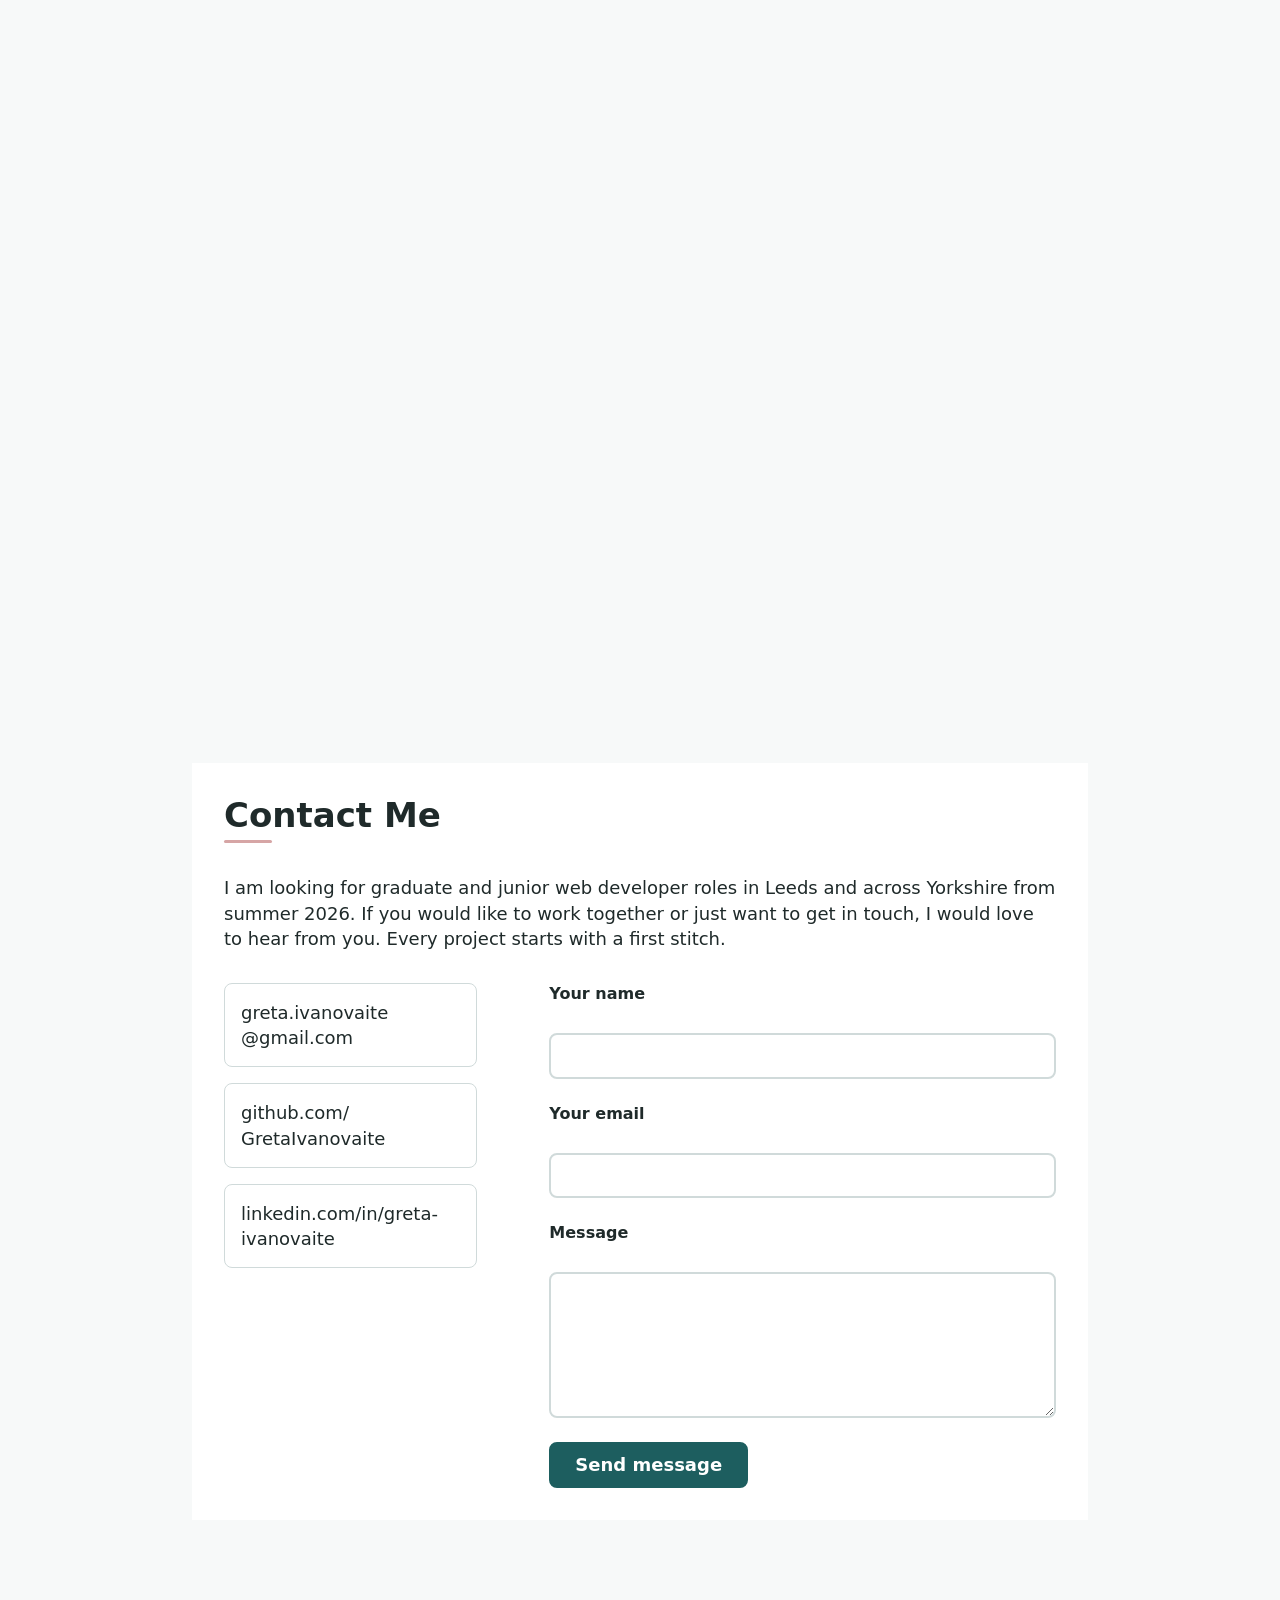
==== commit 6dbeb805: "Small tweaks to the styles/layout" ====
--- a/index.html
+++ b/index.html
@@ -343,7 +343,7 @@
                         <span>Associate Content Engineer</span>
                         <time datetime="2021-08">Aug 2021-present</time>
                     </li>
-                    <li class="timeline-work" data-year="2019" style="--tl-left:2925px;--tl-width:865px">
+                    <li class="timeline-work" data-year="2019" style="--tl-left:2969px;--tl-width:821px">
                         <span>NHS Warrington &amp; Halton</span>
                         <span>Assistant Workforce Information Analyst &rarr; Workforce Information Analyst</span>
                         <time datetime="2019-12/2021-08">Dec 2019-Aug 2021</time>
@@ -352,12 +352,12 @@
                         <span>Access to Higher Education Diploma</span>
                         <time datetime="2017-08/2020-09">Aug 2017-Sep 2020</time>
                     </li>
-                    <li class="timeline-work" data-year="2015" style="--tl-left:3749px;--tl-width:2389px">
+                    <li class="timeline-work" data-year="2015" style="--tl-left:3790px;--tl-width:2348px">
                         <span>Hermes (now Evri)</span>
                         <span>Warehouse Operative &rarr; Assistant Controller &rarr; Controller</span>
                         <time datetime="2015-03/2019-12">Mar 2015-Dec 2019</time>
                     </li>
-                    <li class="timeline-work" data-year="2014" style="--tl-left:6096px;--tl-width:329px">
+                    <li class="timeline-work" data-year="2014" style="--tl-left:6138px;--tl-width:287px">
                         <span>Grange Packaging Solutions</span>
                         <span>Warehouse Operative</span>
                         <time datetime="2014-08/2015-03">Aug 2014-Mar 2015</time>
--- a/css/styles.css
+++ b/css/styles.css
@@ -688,7 +688,7 @@
 
 .timeline-entries li.timeline-year {
     color: var(--color-text-muted);
-    font-size: 0.75rem;
+    font-size: var(--font-size-xs);
     font-weight: var(--font-weight-normal);
 }
 
@@ -1037,21 +1037,17 @@
     .timeline-work {
         border-radius: var(--border-radius-sm) var(--border-radius-sm) 0 0;
         border: none;
-        border-right: 3px solid rgba(0, 0, 0, 0.18);
-        border-left: 3px solid var(--color-primary);
+        border-right: 3px solid var(--color-primary);
     }
 
     .timeline-current {
         border-right: 3px solid var(--color-primary);
-        border-left: 3px solid var(--color-primary);
     }
 
     .timeline-edu {
         border-radius: 0 0 var(--border-radius-sm) var(--border-radius-sm);
         border: none;
-        border-top: none;
         border-right: 3px solid var(--color-primary);
-        border-left: 3px solid var(--color-primary);
         background-color: rgba(29, 94, 95, 0.08);
     }
 
--- a/css/layout.css
+++ b/css/layout.css
@@ -817,7 +817,7 @@
     .timeline-work,
     .timeline-current {
         grid-column: unset;
-        text-align: unset;
+        text-align: right;
         bottom: 48%;
         height: calc(42% - 2px);
         left: var(--tl-left);
@@ -828,7 +828,7 @@
 
     .timeline-edu {
         grid-column: unset;
-        text-align: unset;
+        text-align: right;
         top: calc(52% + 2px);
         height: calc(38% - 2px);
         left: var(--tl-left);
@@ -844,7 +844,7 @@
         top: calc(52% + 2px);
         height: 180px;
         left: var(--tl-left);
-        width: 120px;
+        width: 180px;
         justify-content: flex-end;
     }
 
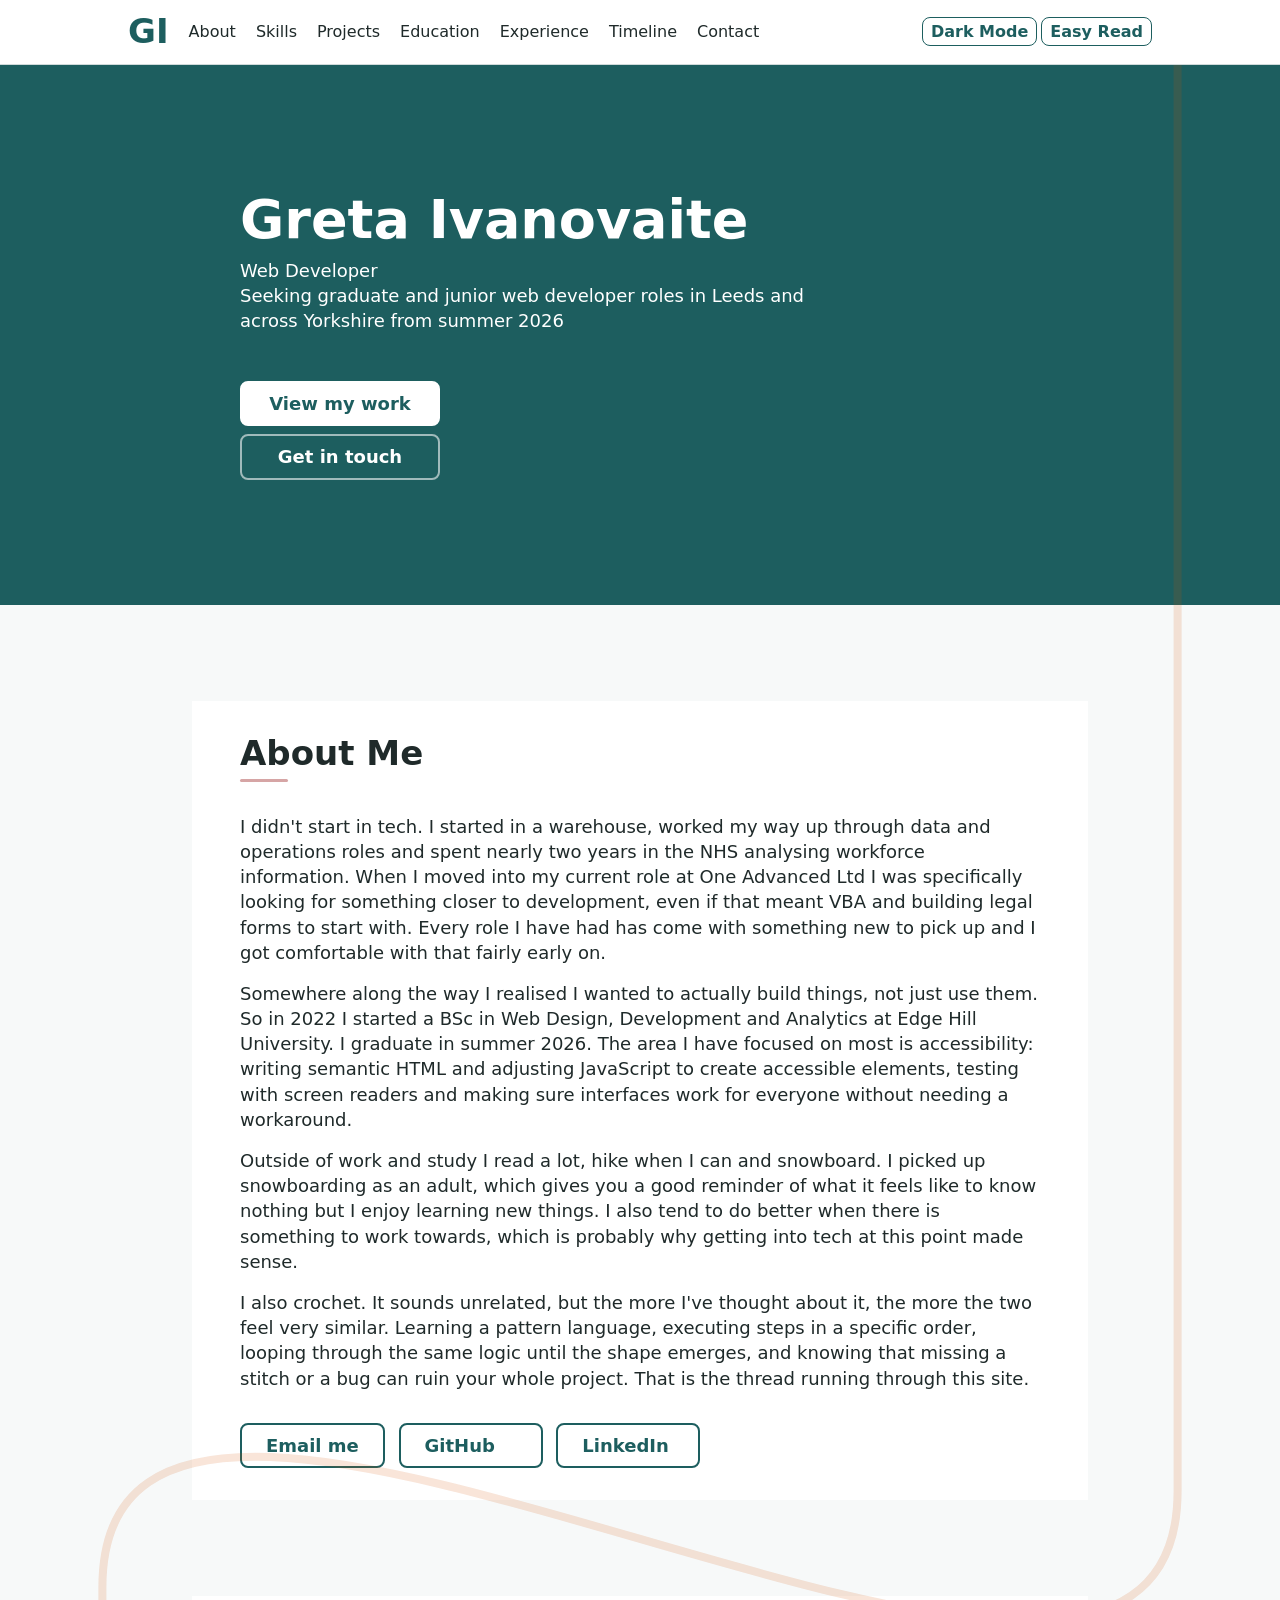
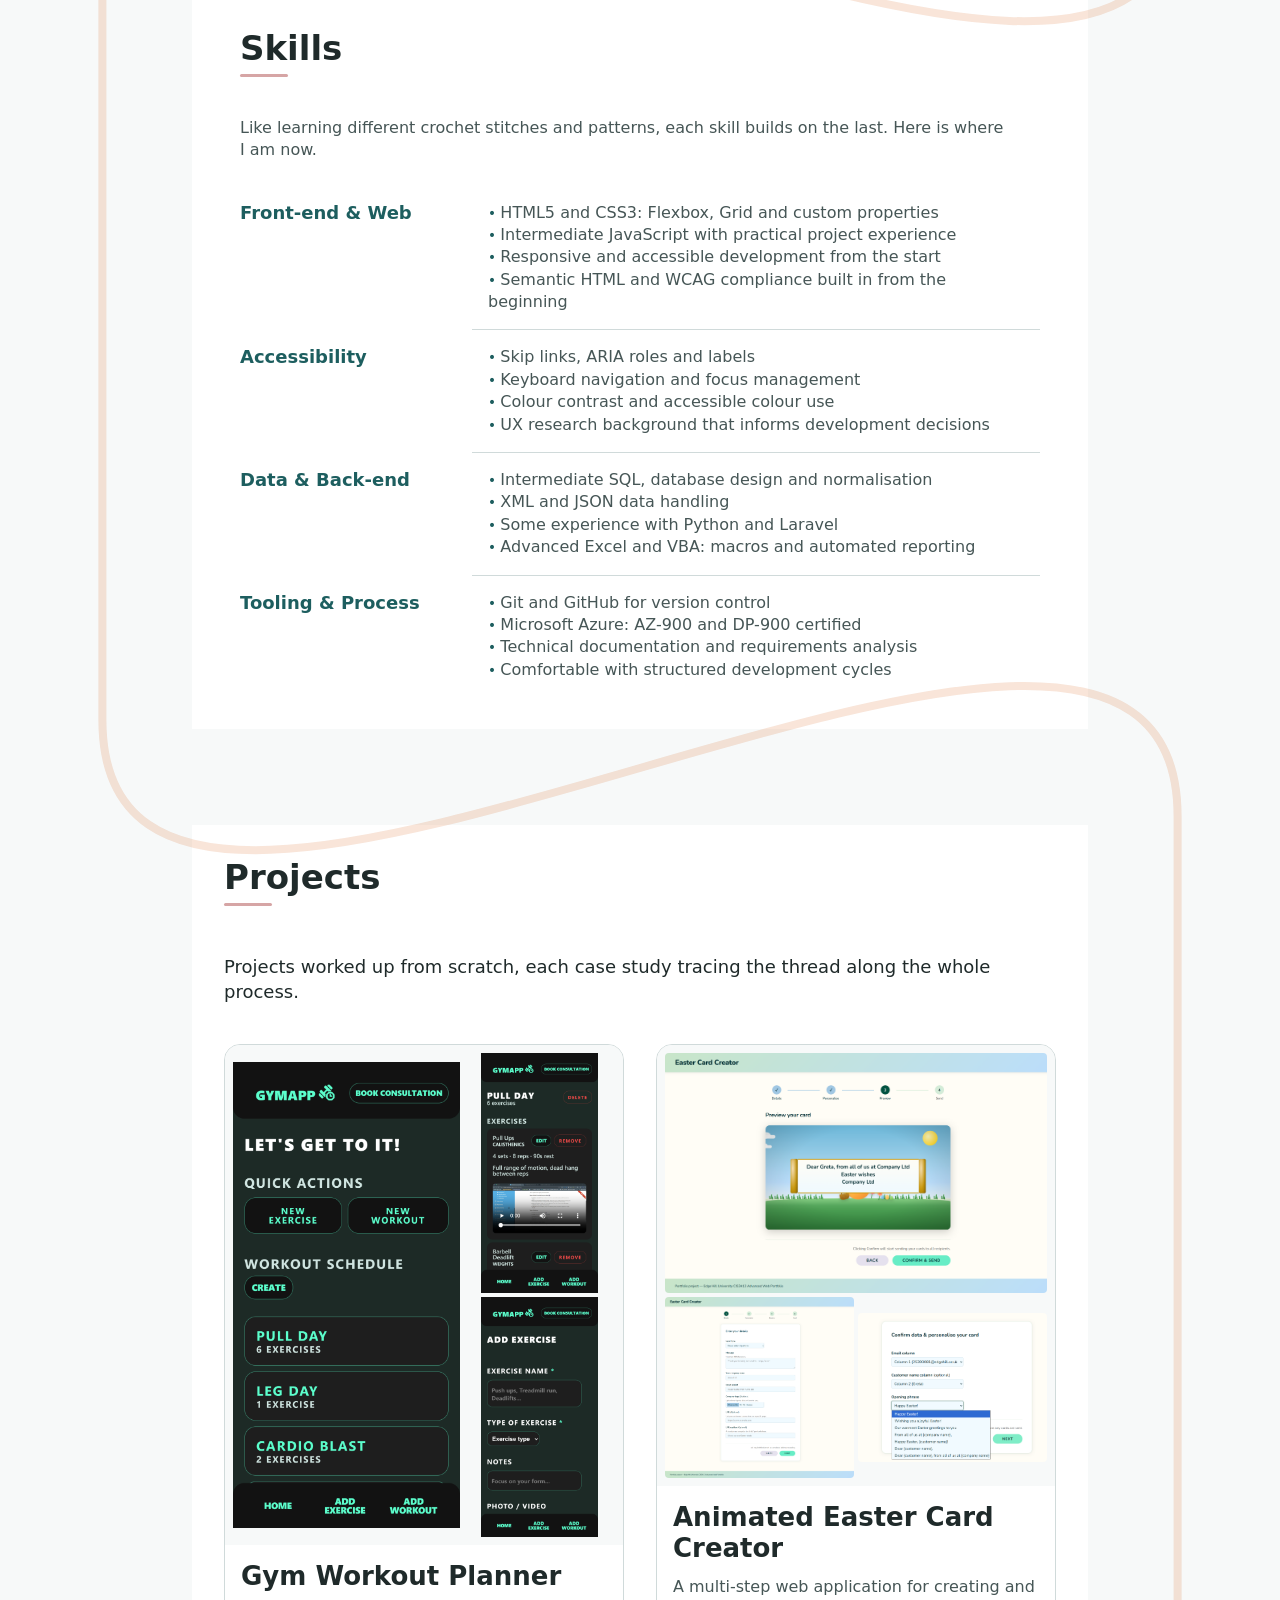
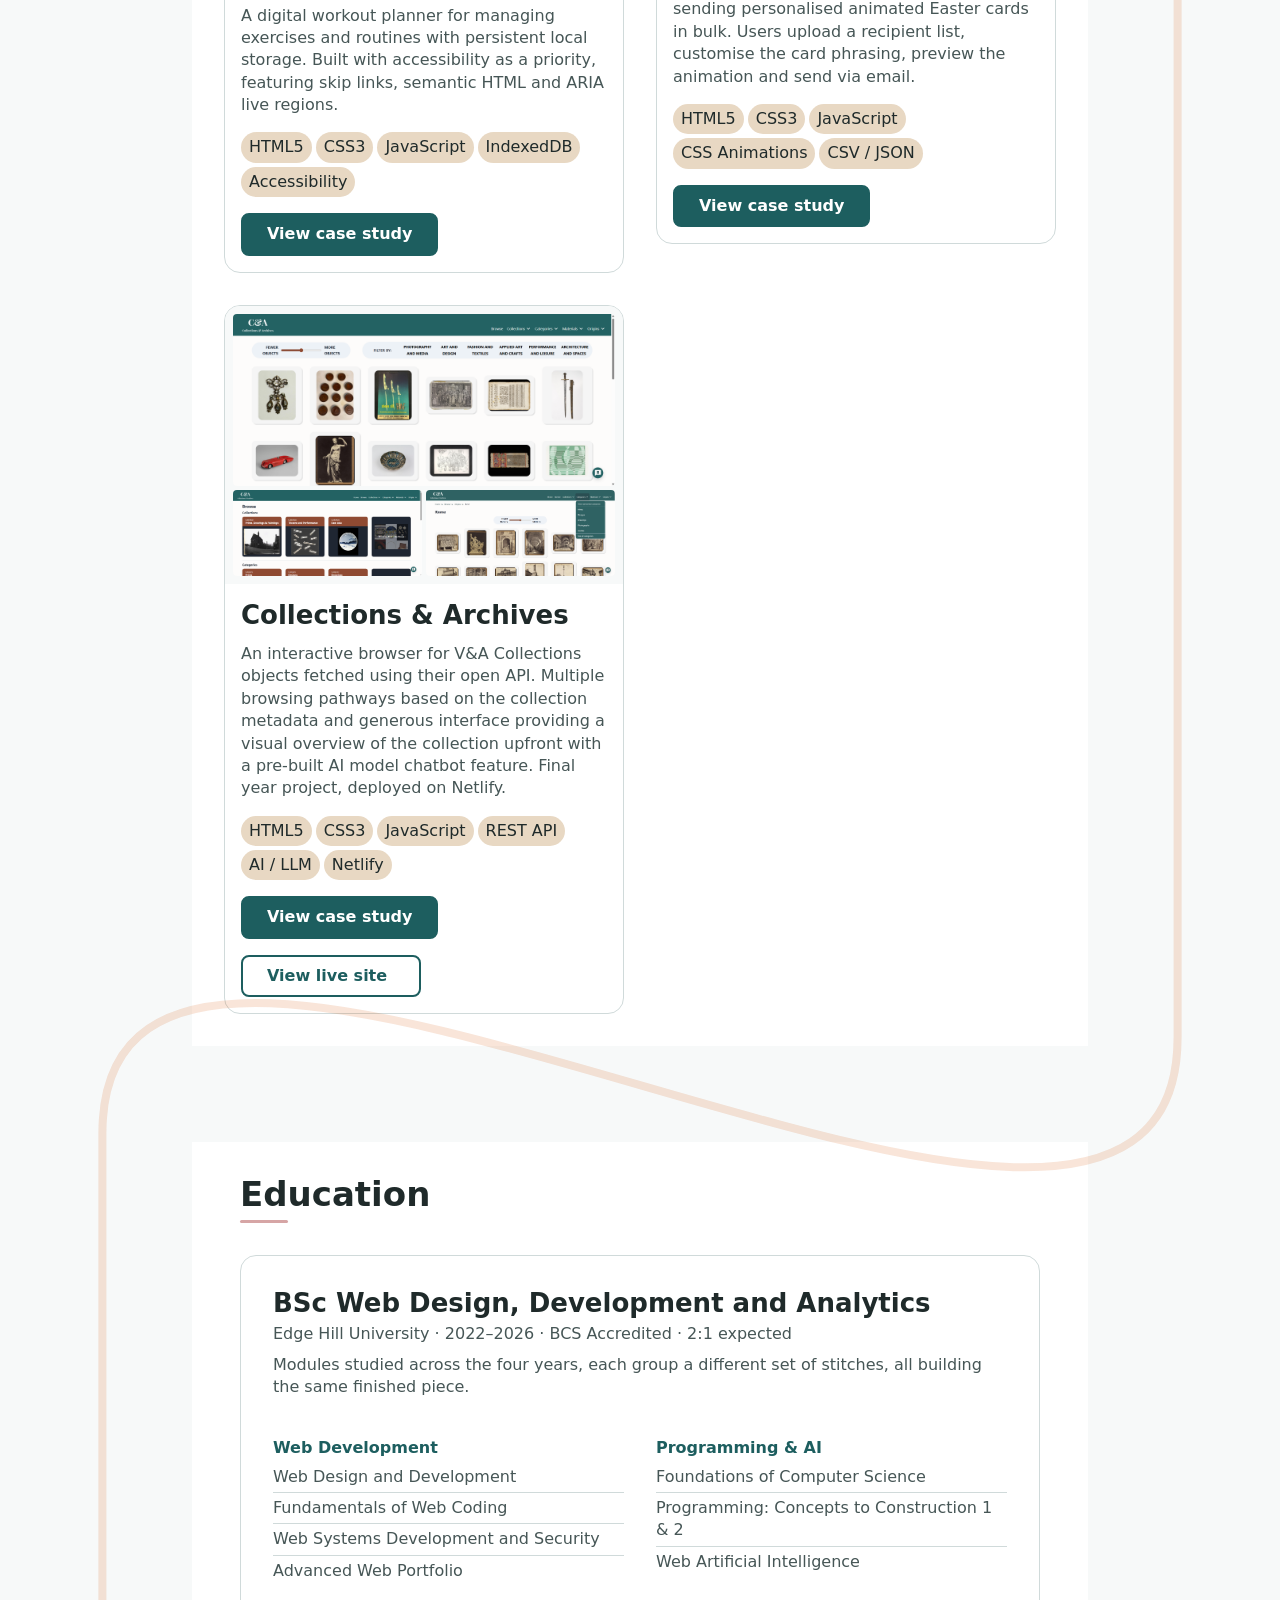
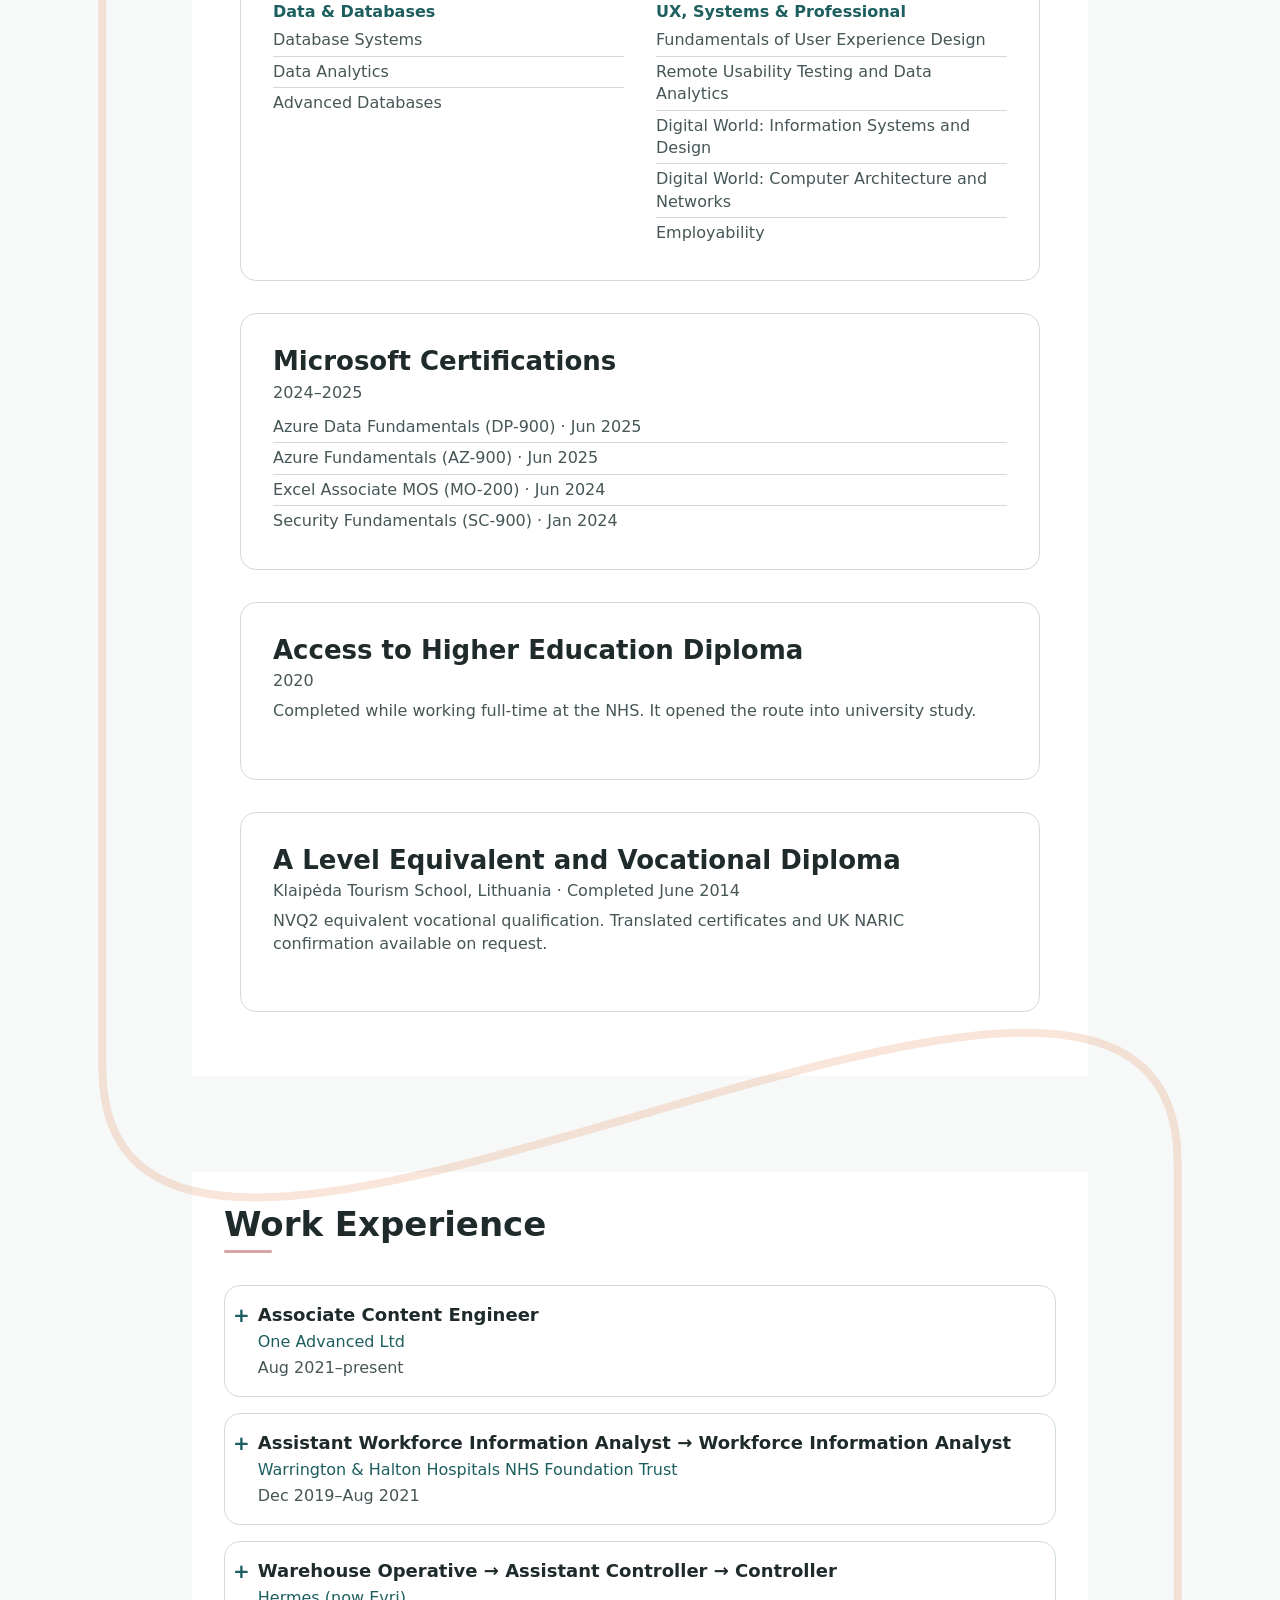
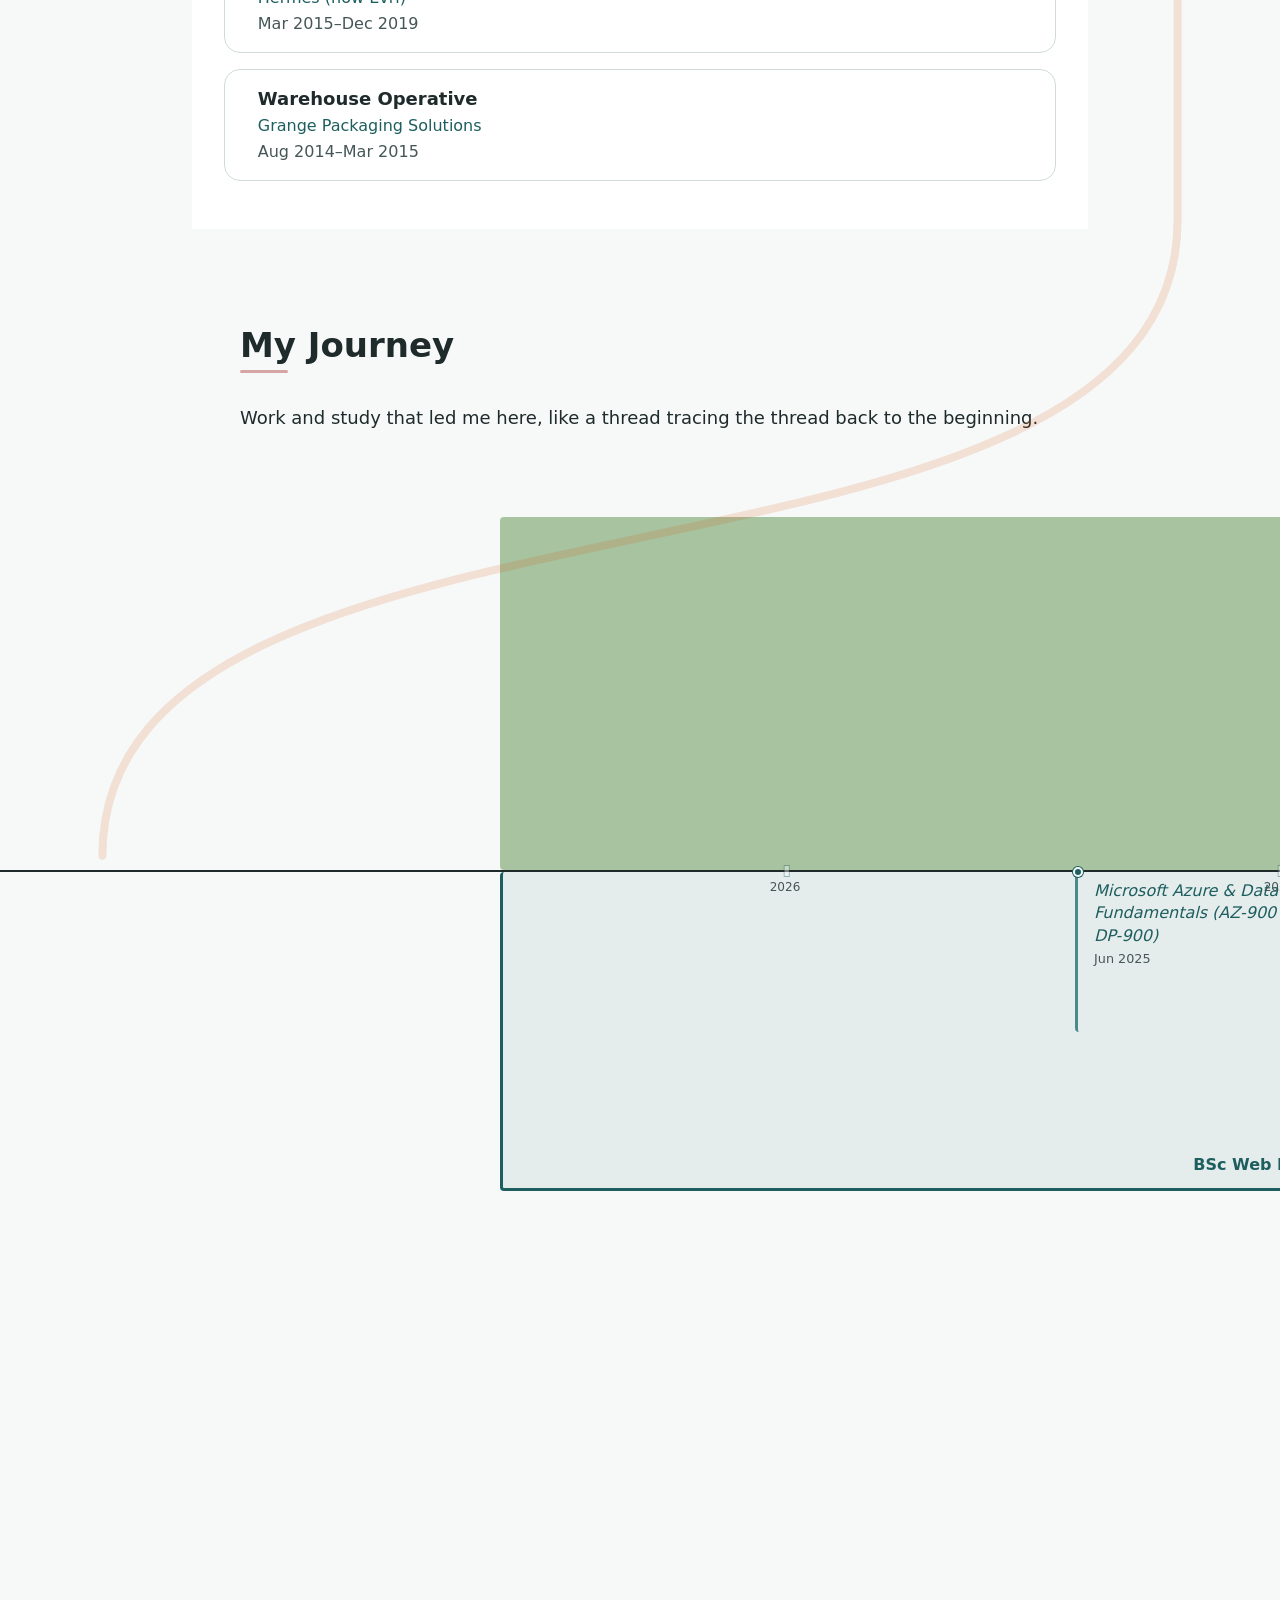
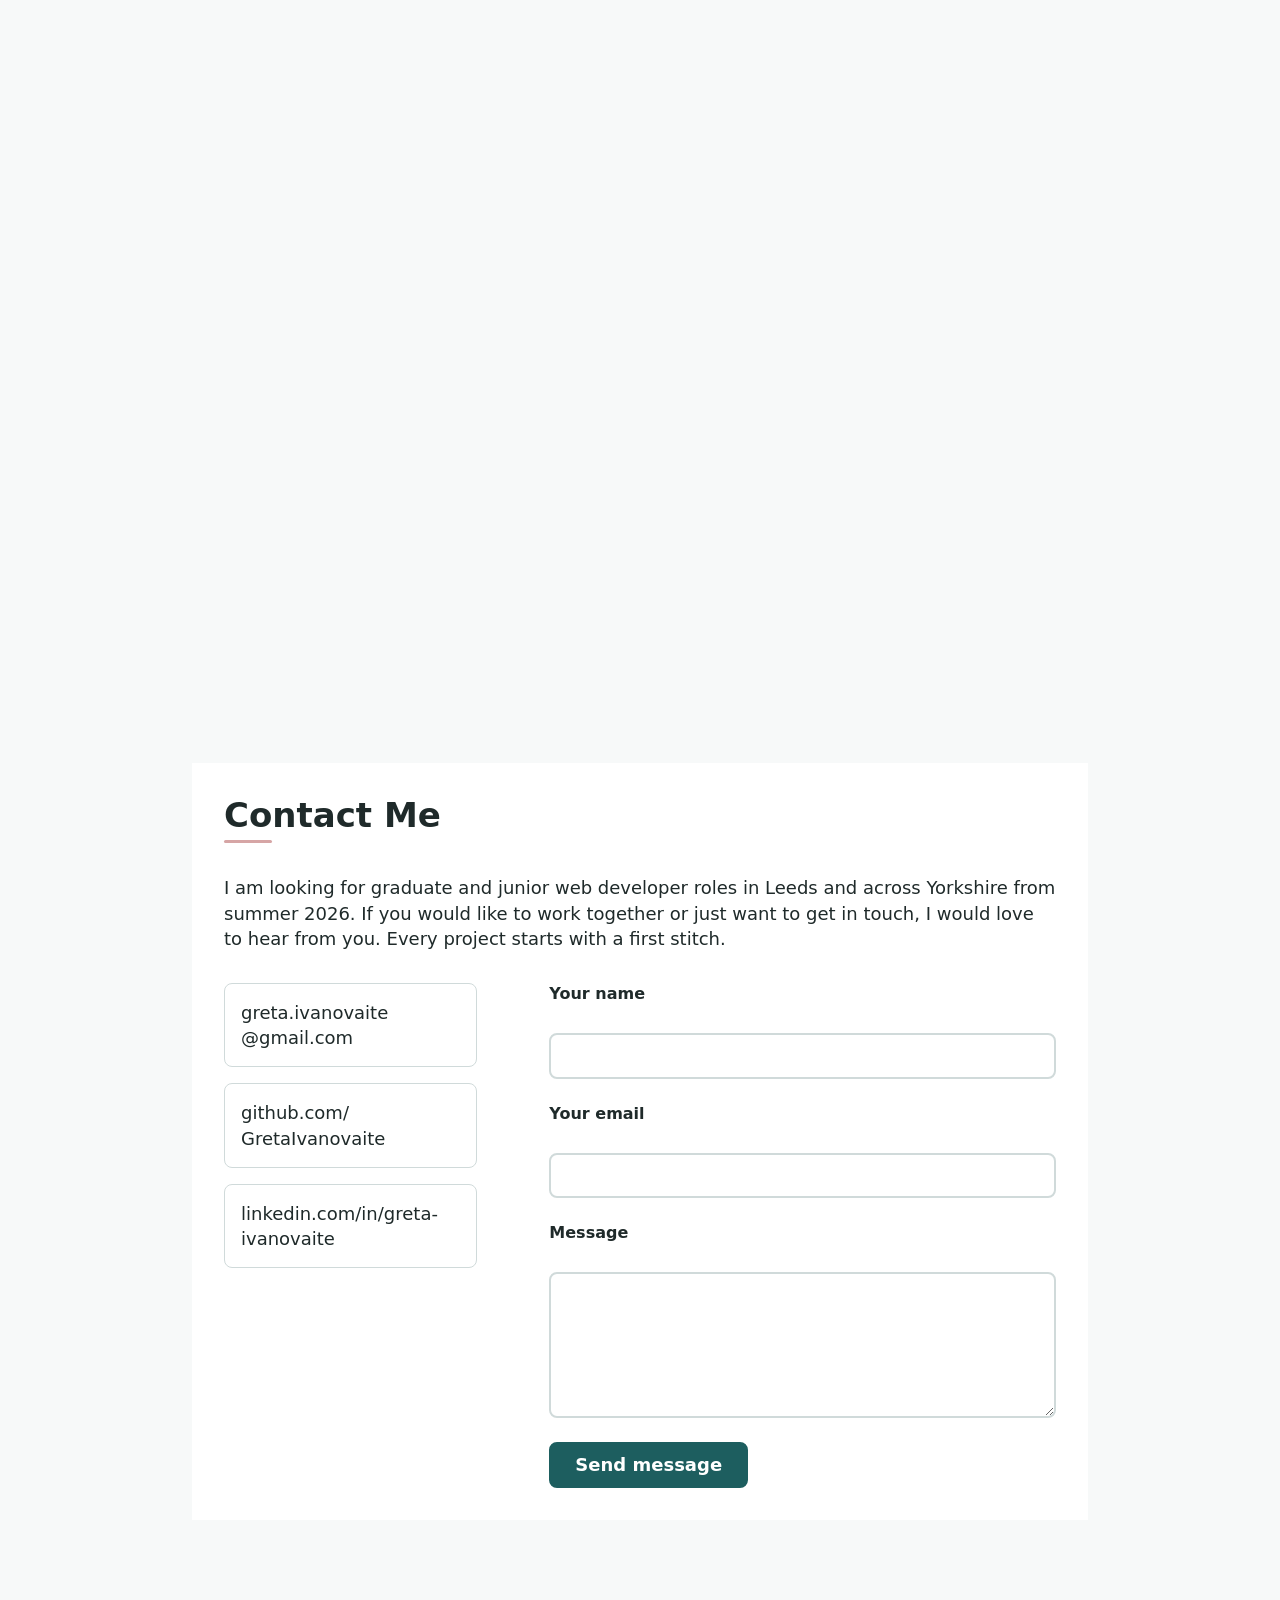
==== commit fa0d9f11: "Changed some of the timeline styling for desktop" ====
--- a/index.html
+++ b/index.html
@@ -323,7 +323,7 @@
             <div class="timeline-track">
                 <ol class="timeline-entries" aria-label="Career and education timeline">
                     <li class="timeline-edu" data-year="2022" style="--tl-left:500px;--tl-width:1933px">
-                        <span>BSc Web Design, Development<br>and Analytics</span>
+                        <span>BSc Web Design, Development and Analytics</span>
                         <time datetime="2022-09/2026-07">Sep 2022-July 2026</time>
                     </li>
                     <li class="timeline-cert" data-year="2025" style="--tl-left:1075px">
--- a/css/styles.css
+++ b/css/styles.css
@@ -1044,11 +1044,16 @@
         border-right: 3px solid var(--color-primary);
     }
 
+        /* --- THE BRACKET (BSc/Education Only) --- */
     .timeline-edu {
+        background-color: rgba(29, 94, 95, 0.08);
         border-radius: 0 0 var(--border-radius-sm) var(--border-radius-sm);
-        border: none;
+        /* Connects start and end points via bottom bar */
+        border-left: 3px solid var(--color-primary);
         border-right: 3px solid var(--color-primary);
-        background-color: rgba(29, 94, 95, 0.08);
+        border-bottom: 3px solid var(--color-primary);
+        border-top: none;
+        text-align: center;
     }
 
     .timeline-cert {
@@ -1077,7 +1082,6 @@
     }
 
     .accessibility-on .timeline-cert {
-        height: auto;
         justify-content: flex-start;
     }
 
--- a/css/layout.css
+++ b/css/layout.css
@@ -665,6 +665,7 @@
 
     main > section {
         padding: var(--space-lg) var(--space-2xl);
+        scroll-margin-top: 6rem;
     }
 
     #hero {
@@ -753,8 +754,6 @@
         position: absolute;
         margin-bottom: 0;
         padding: var(--space-sm) var(--space-md);
-        display: flex;
-        flex-direction: column;
         overflow: visible;
     }
 
@@ -776,6 +775,34 @@
         left: auto;
         right: -5px;
         top: calc(100% - 5px);
+    }
+
+        /* --- Special BSc Bracket Layout --- */
+    .timeline-edu {
+        align-items: flex-end;
+        justify-content: center;
+        grid-column: unset;
+        text-align: right;
+        top: calc(52% + 2px);
+        height: calc(38% - 2px);
+        left: var(--tl-left);
+        width: var(--tl-width);
+        min-width: 160px;
+        overflow: hidden;
+        display: flex;
+        flex-direction: row;
+        gap: 1rem;
+    }
+
+    .timeline-edu span {
+        transform: translateY(50%);
+        z-index: 2;
+        margin-bottom: 0.9em;
+    }
+
+    .timeline-entries time {
+        display: inline;
+        margin-bottom: 0.1em;
     }
 
     .timeline-edu::after {
@@ -826,25 +853,13 @@
         justify-content: flex-end;
     }
 
-    .timeline-edu {
-        grid-column: unset;
-        text-align: right;
-        top: calc(52% + 2px);
-        height: calc(38% - 2px);
-        left: var(--tl-left);
-        width: var(--tl-width);
-        min-width: 160px;
-        justify-content: flex-start;
-        overflow: hidden;
-    }
-
     .timeline-cert {
         grid-column: unset;
         text-align: unset;
         top: calc(52% + 2px);
-        height: 180px;
+        height: 10rem;
         left: var(--tl-left);
-        width: 180px;
+        width: 15rem;
         justify-content: flex-end;
     }
 
@@ -864,7 +879,7 @@
         top: calc(52% - 8px);
         left: 0;
         width: 100%;
-        height: 16px;
+        height: 1em;
         pointer-events: none;
     }
 
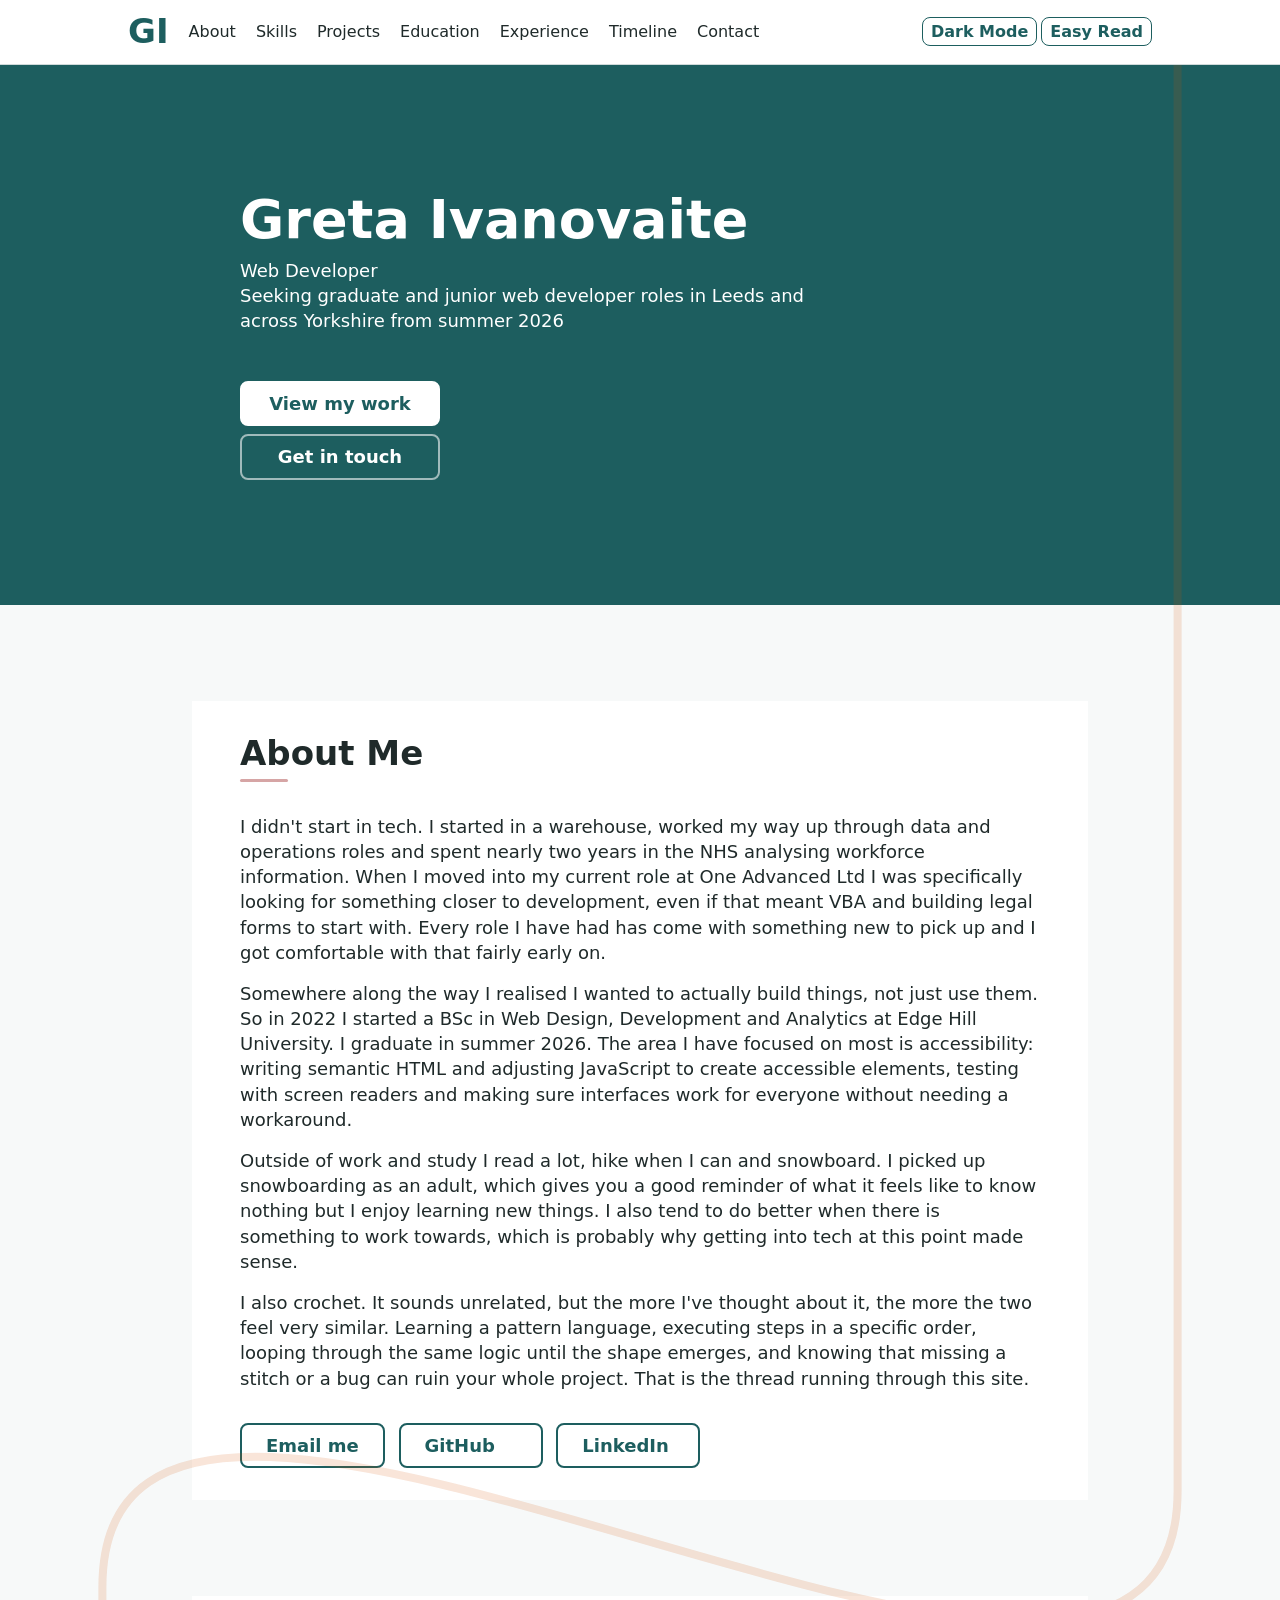
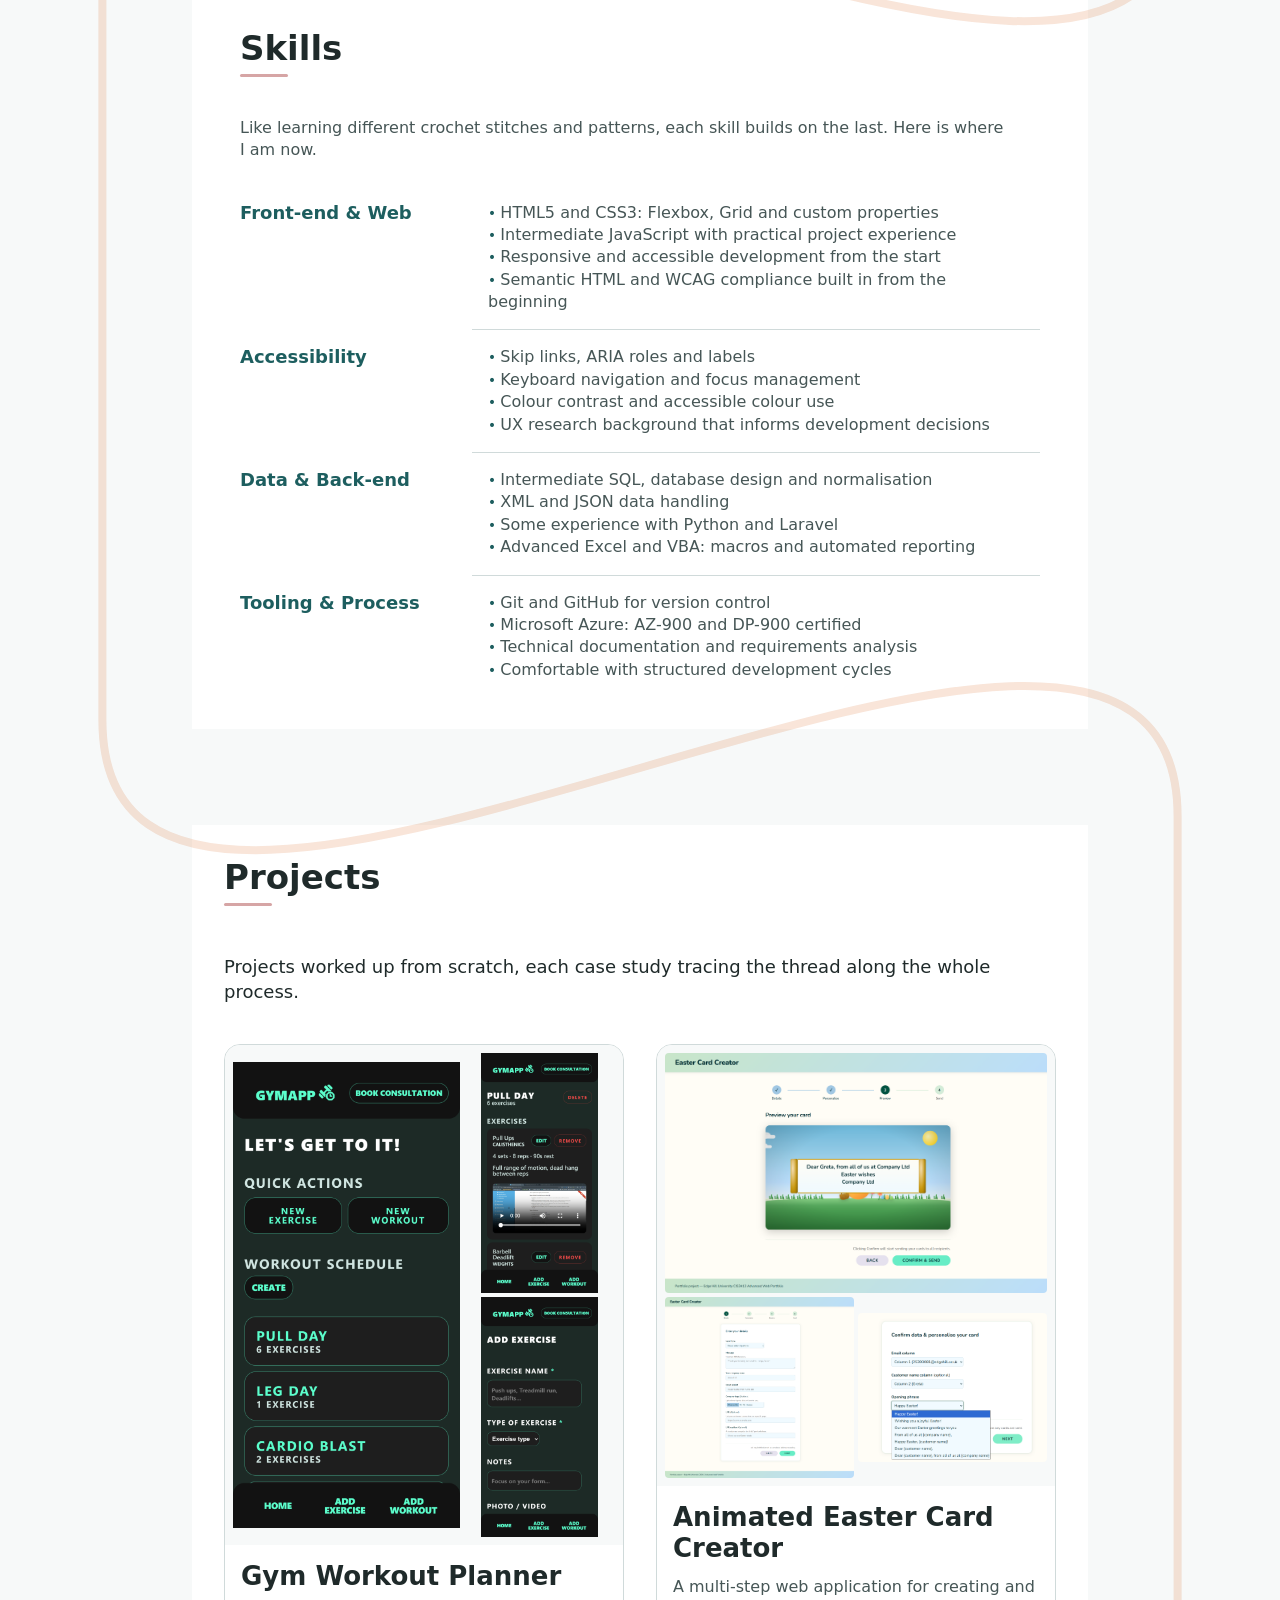
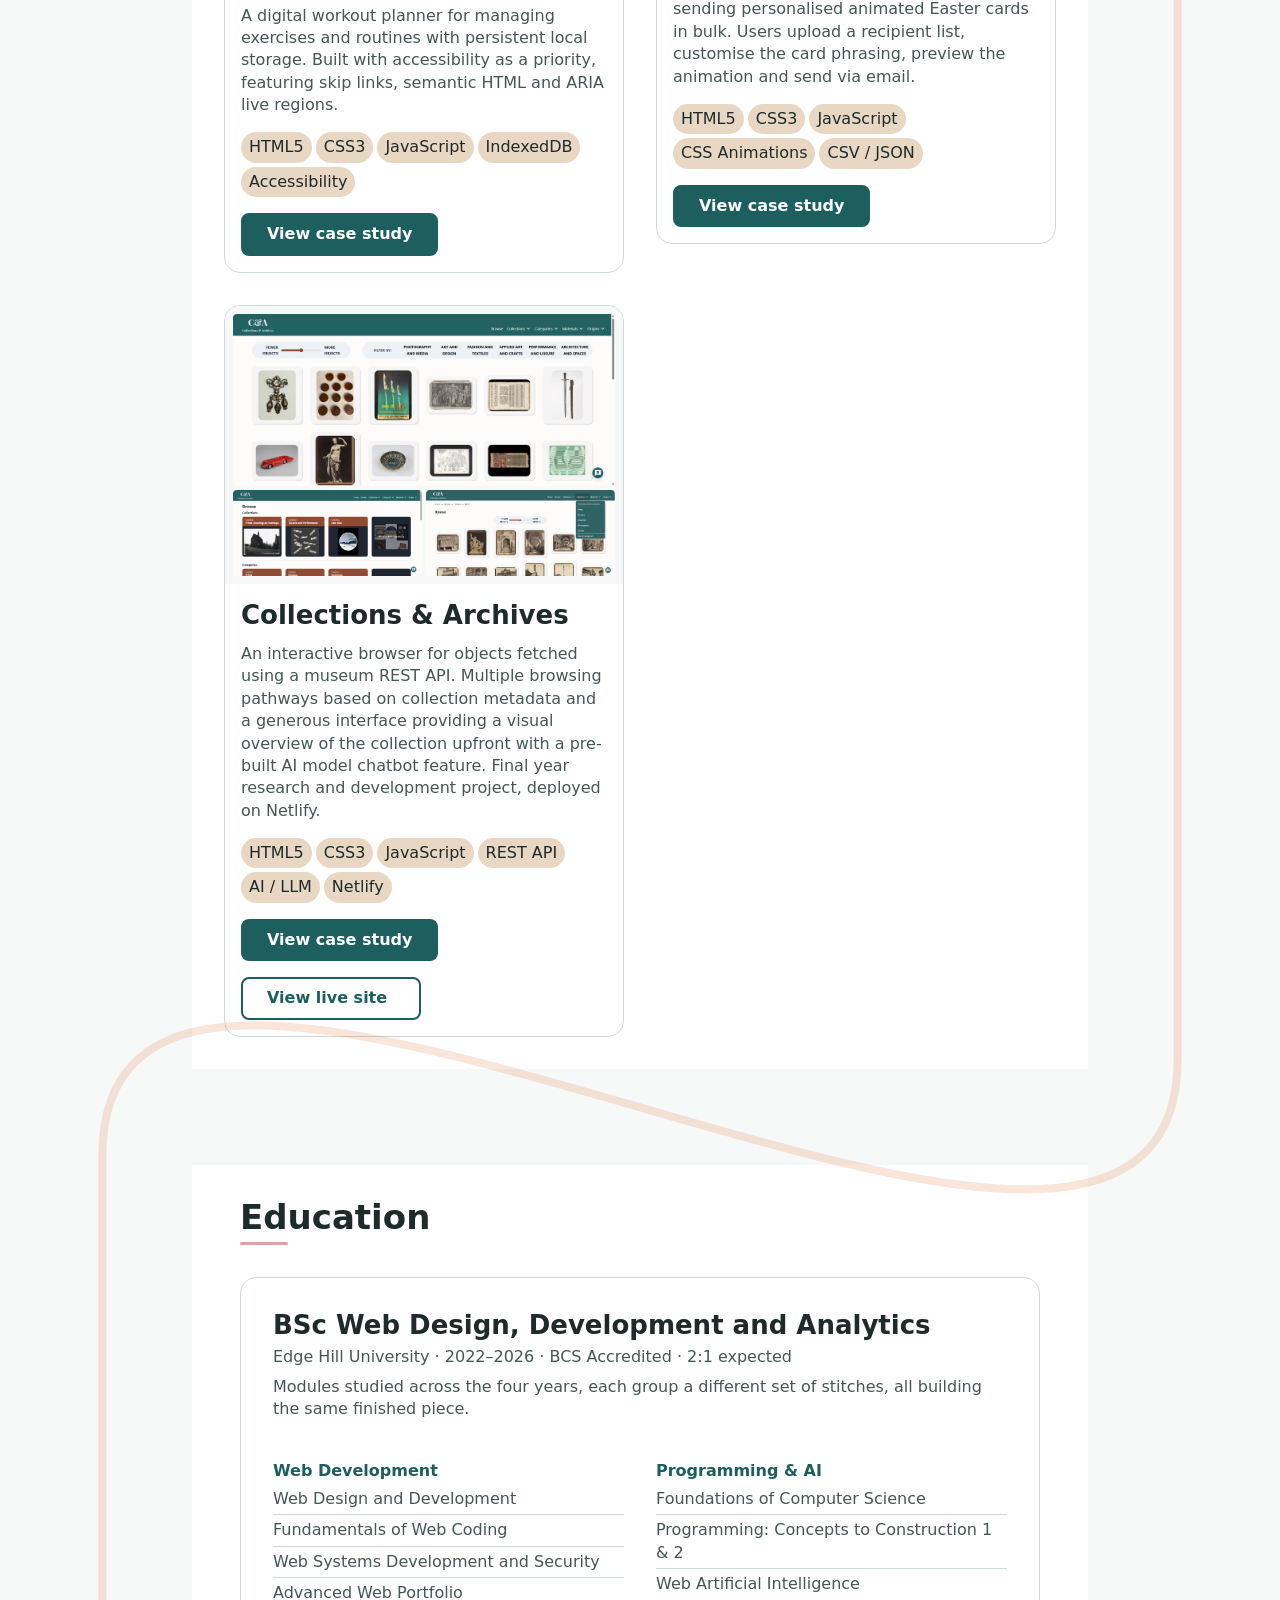
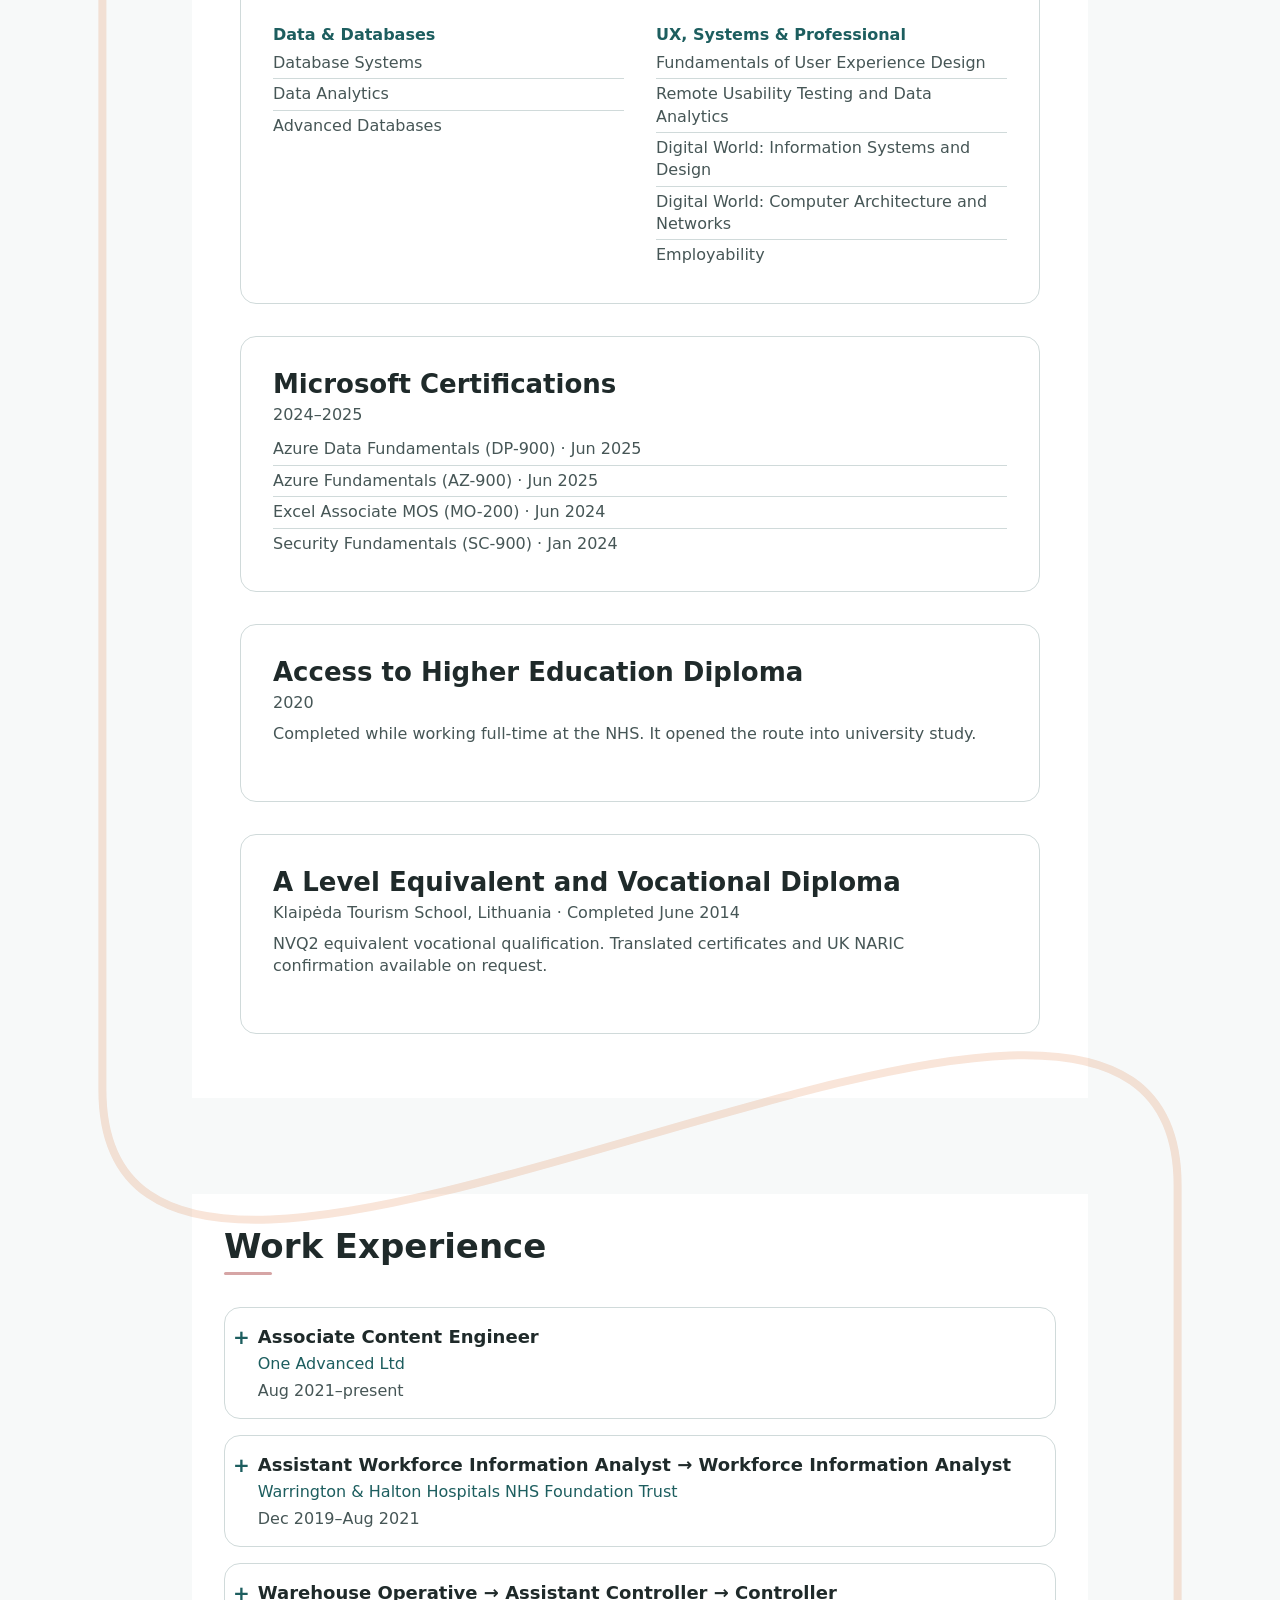
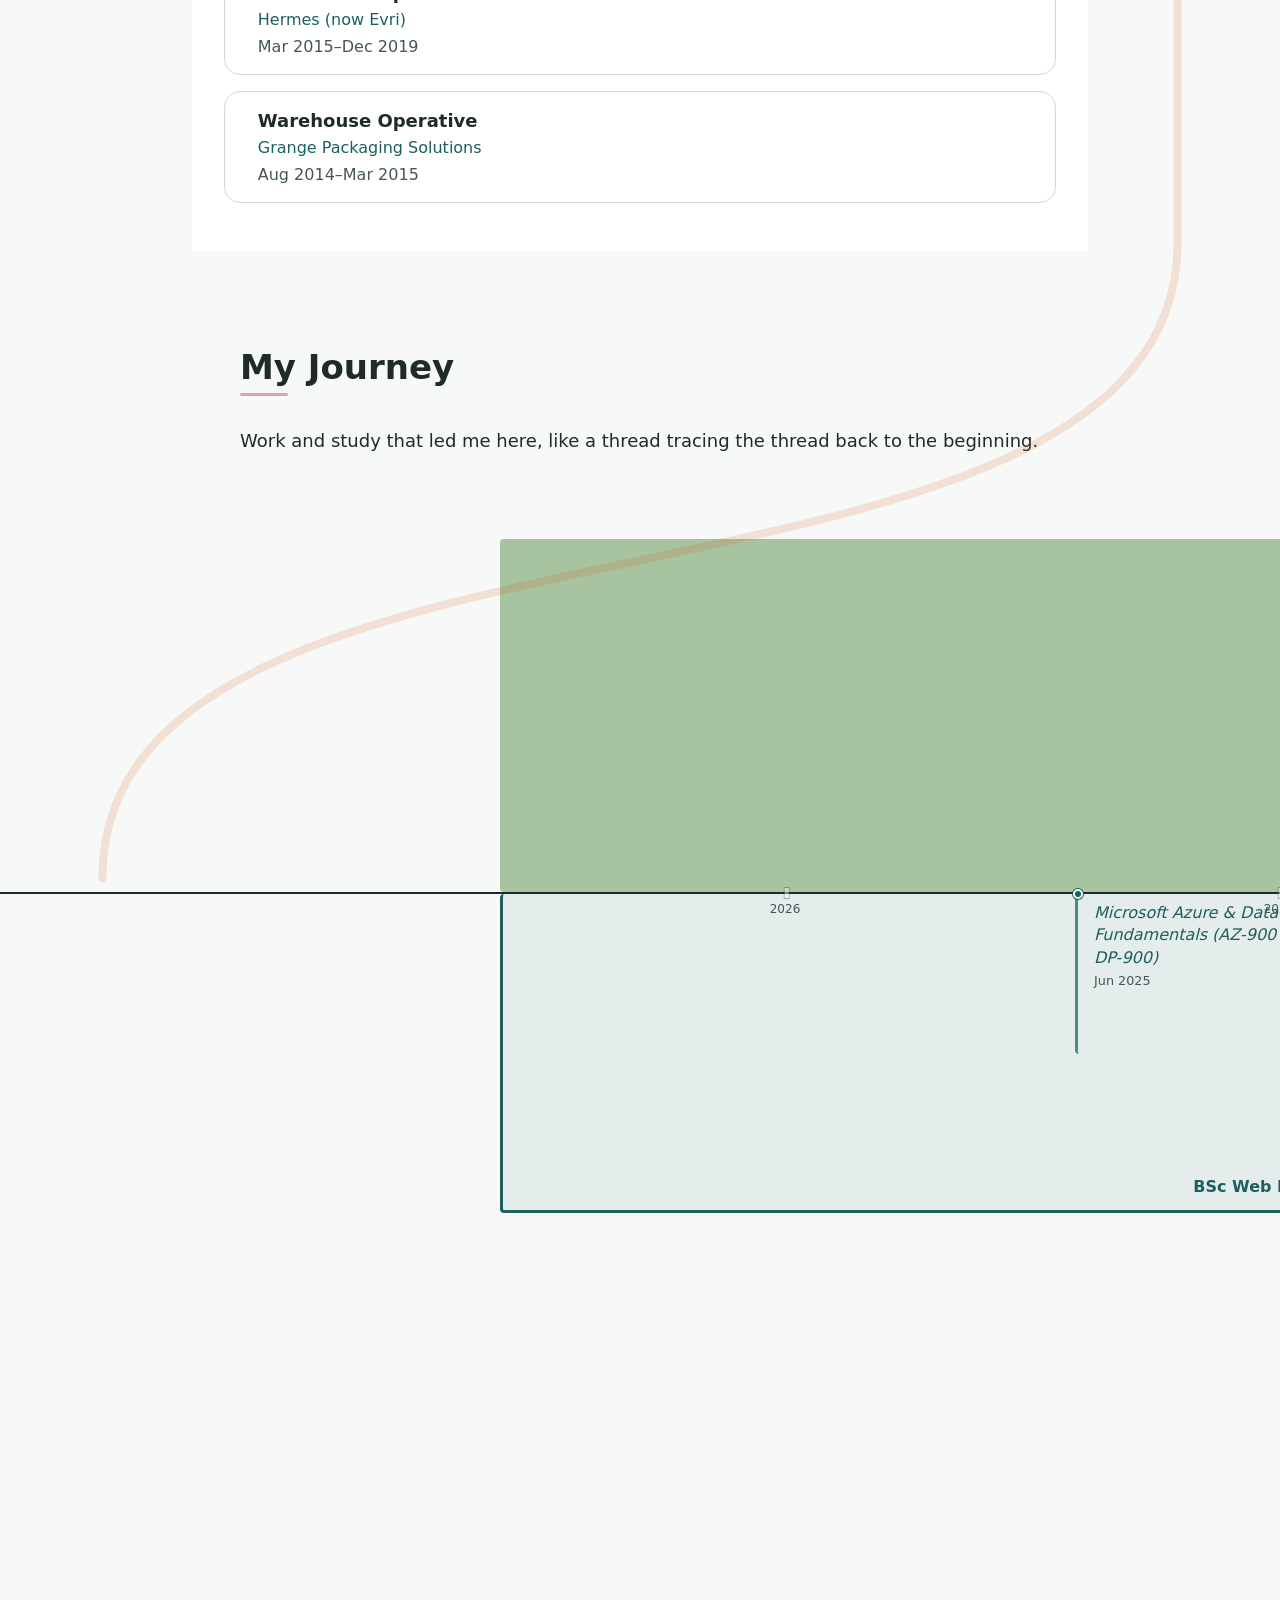
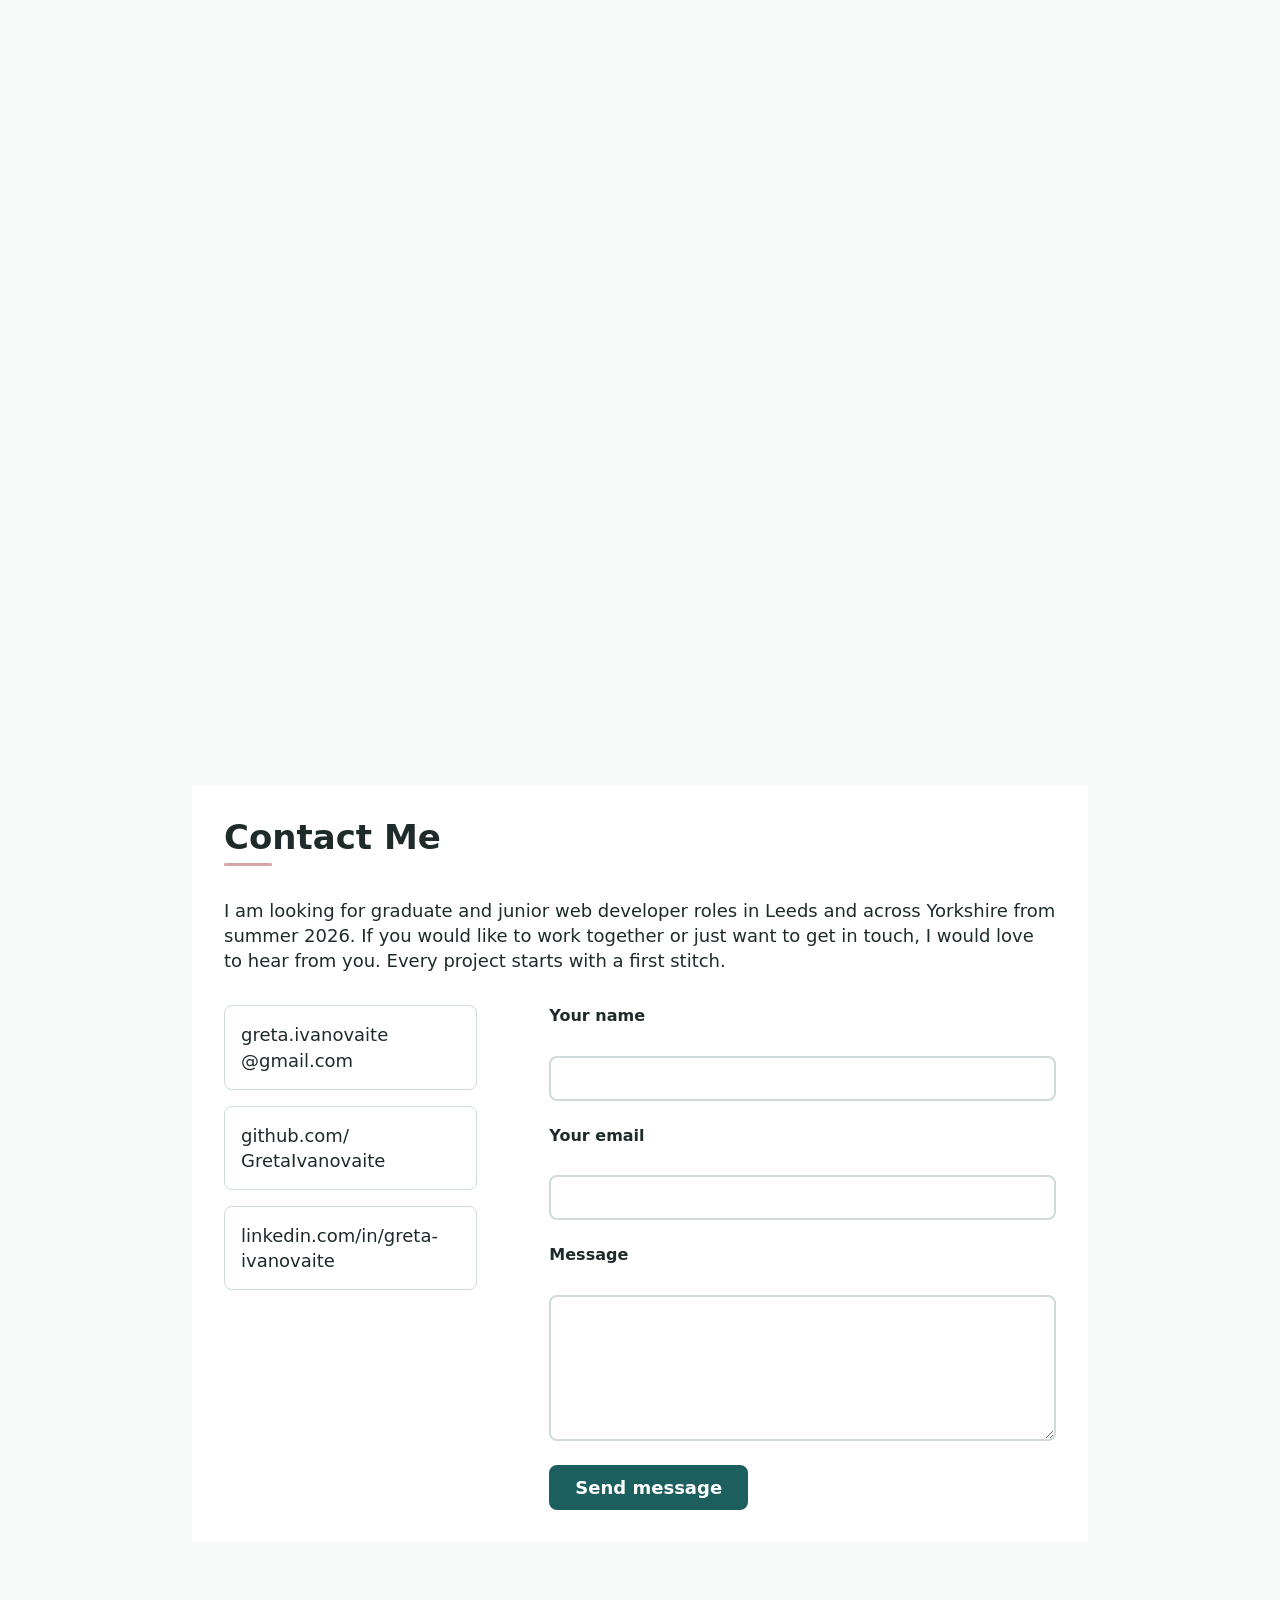
==== commit 0d908c9d: "Renamed the museum interface file, amended information for the portfolio tasks; added information to" ====
--- a/index.html
+++ b/index.html
@@ -151,13 +151,13 @@
             </article>
 
             <article aria-labelledby="project-ca-heading">
-                <h3 id="project-ca-heading">Collections &amp; Archives</h3>
+                <h3 id="project-ca-heading">Collections & Archives</h3>
                 <figure>
-                    <img src="images/CA_desktop_homepage.png" alt="Collections &amp; Archives homepage">
-                    <img src="images/CA_desktop_homepage_browse.png" alt="Collections &amp; Archives browse view">
+                    <img src="images/CA_desktop_homepage.png" alt="Collections & Archives homepage">
+                    <img src="images/CA_desktop_homepage_browse.png" alt="Collections & Archives browse view">
                     <img src="images/CA_desktop_browse_property(with_menu_dropdown).png" alt="Object detail view with navigation menu">
                 </figure>
-                <p>An interactive browser for V&amp;A Collections objects fetched using their open API. Multiple browsing pathways based on the collection metadata and generous interface providing a visual overview of the collection upfront with a pre-built AI model chatbot feature. Final year project, deployed on Netlify.</p>
+                <p>An interactive browser for objects fetched using a museum REST API. Multiple browsing pathways based on collection metadata and a generous interface providing a visual overview of the collection upfront with a pre-built AI model chatbot feature. Final year research and development project, deployed on Netlify.</p>
                 <ul role="list" aria-label="Technologies used">
                     <li>HTML5</li>
                     <li>CSS3</li>
@@ -166,7 +166,7 @@
                     <li>AI / LLM</li>
                     <li>Netlify</li>
                 </ul>
-                <a href="projects/va-museum.html">View case study</a>
+                <a href="projects/ca-interface.html">View case study</a>
                 <a href="https://collectionsarchives.netlify.app/" target="_blank" rel="noopener noreferrer" aria-label="View Collections &amp; Archives live site (opens in new tab)">View live site</a>
             </article>
         </section>
@@ -364,7 +364,7 @@
                     </li>
                     <li class="timeline-cert" data-year="2013" style="--tl-left:7000px">
                         <span>Klaip&#279;da Tourism School</span>
-                        <span>A level &amp; NVQ2 equivalent</span>
+                        <span>A level & NVQ2 equivalent</span>
                         <time datetime="2013-06">Jun 2013</time>
                     </li>
                     <li class="timeline-year" aria-hidden="true" style="--tl-left:785px">2026</li>
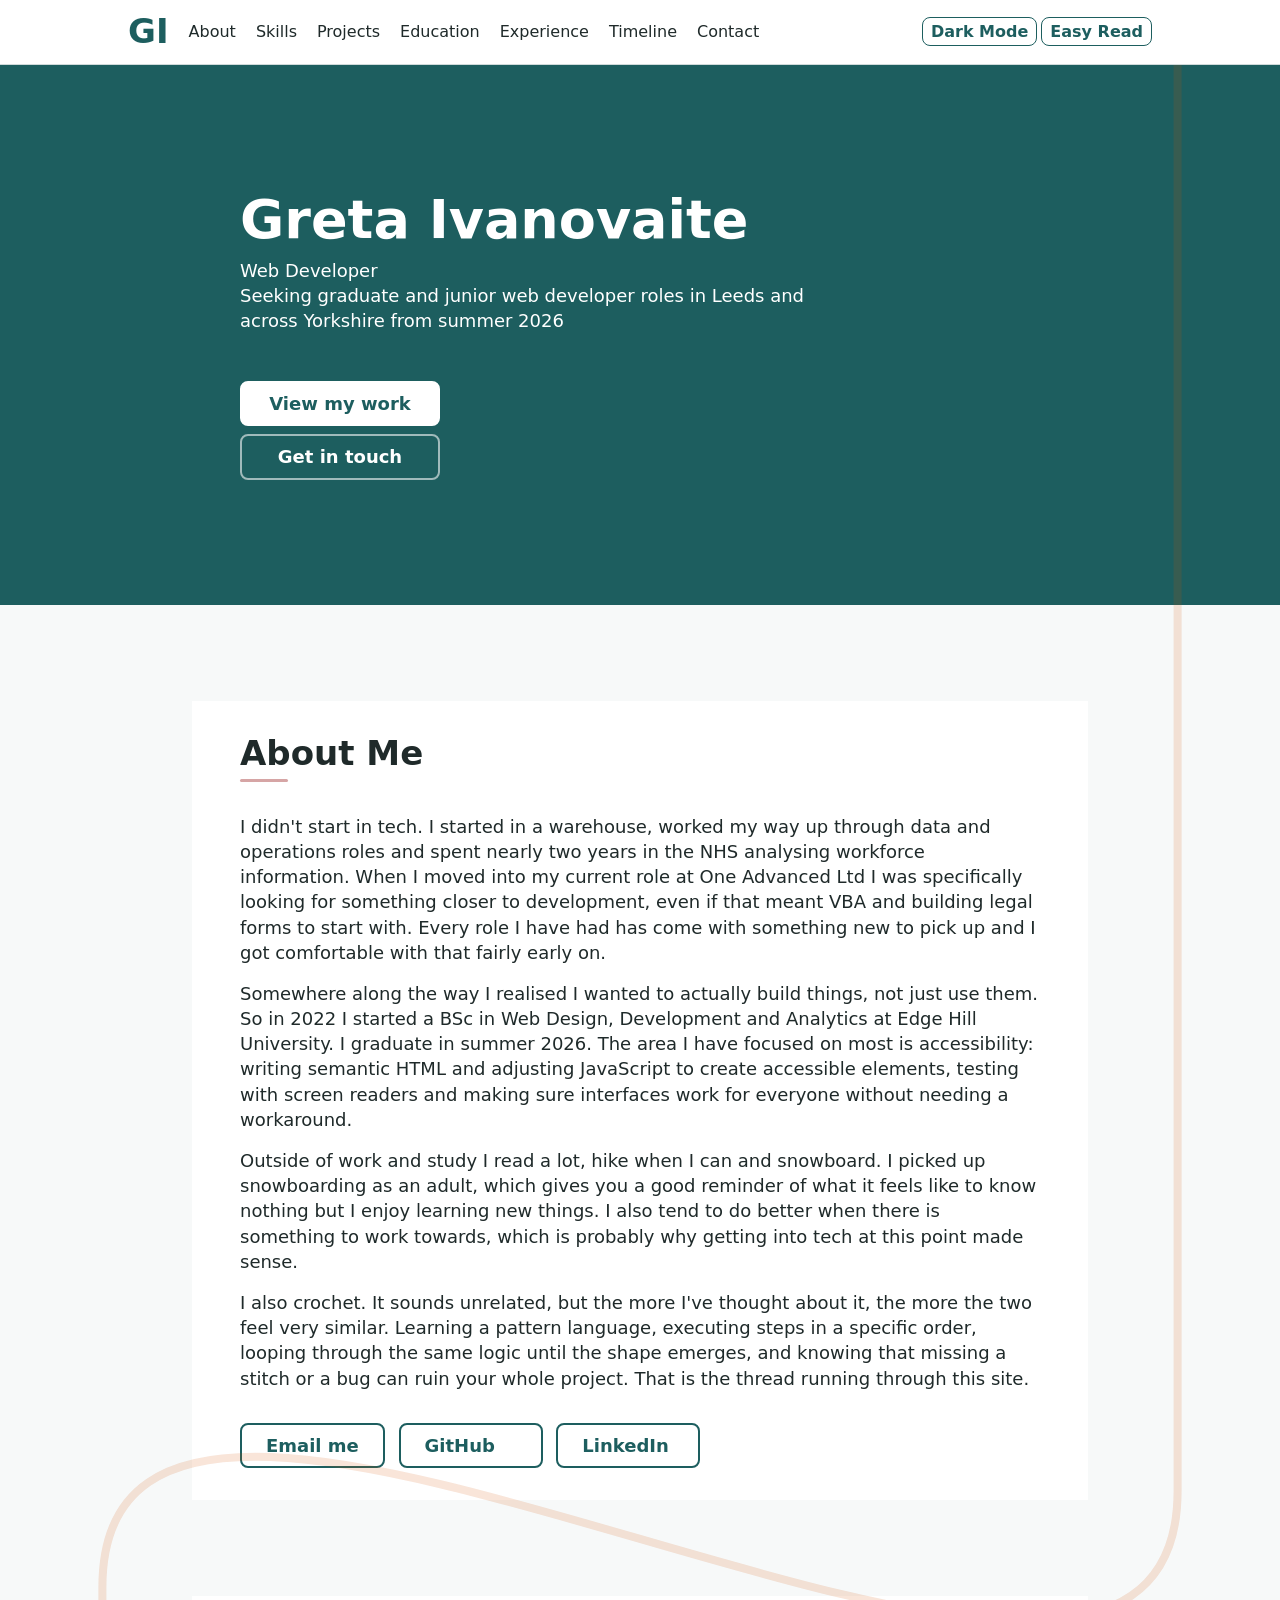
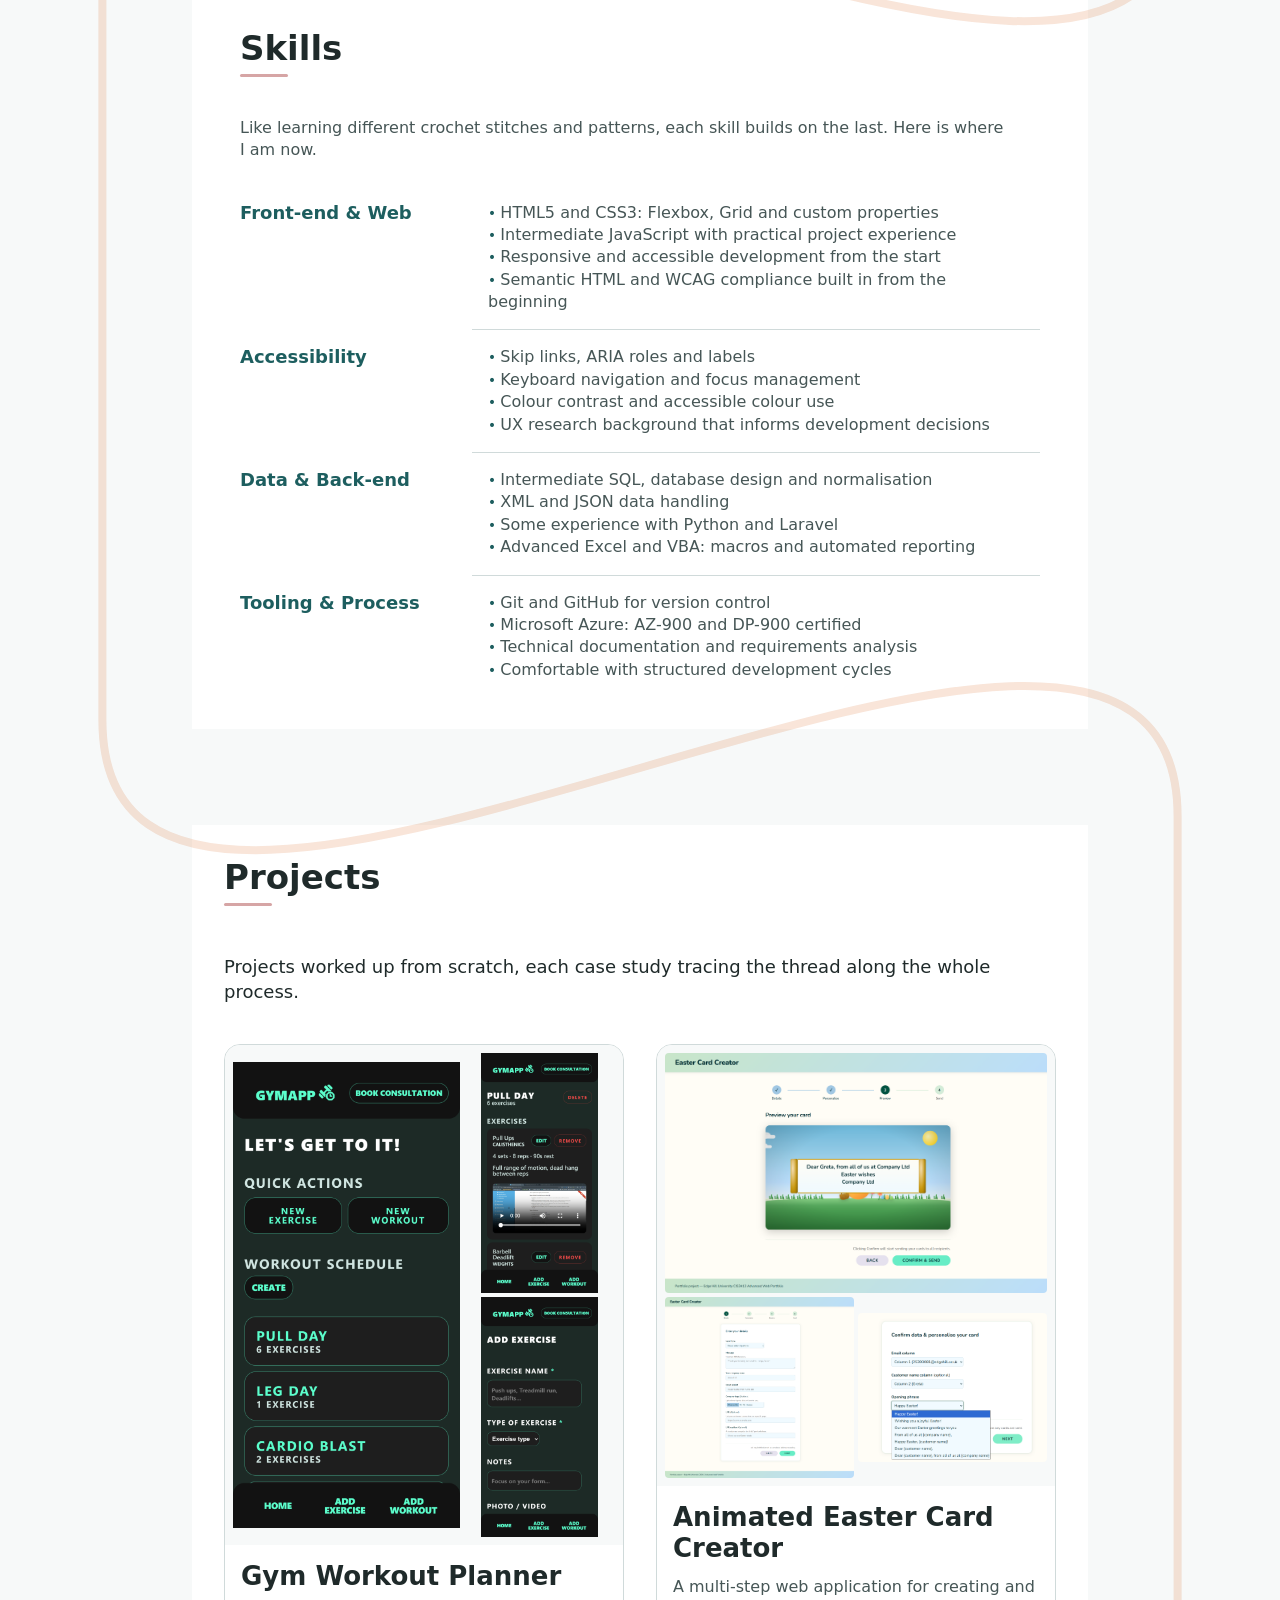
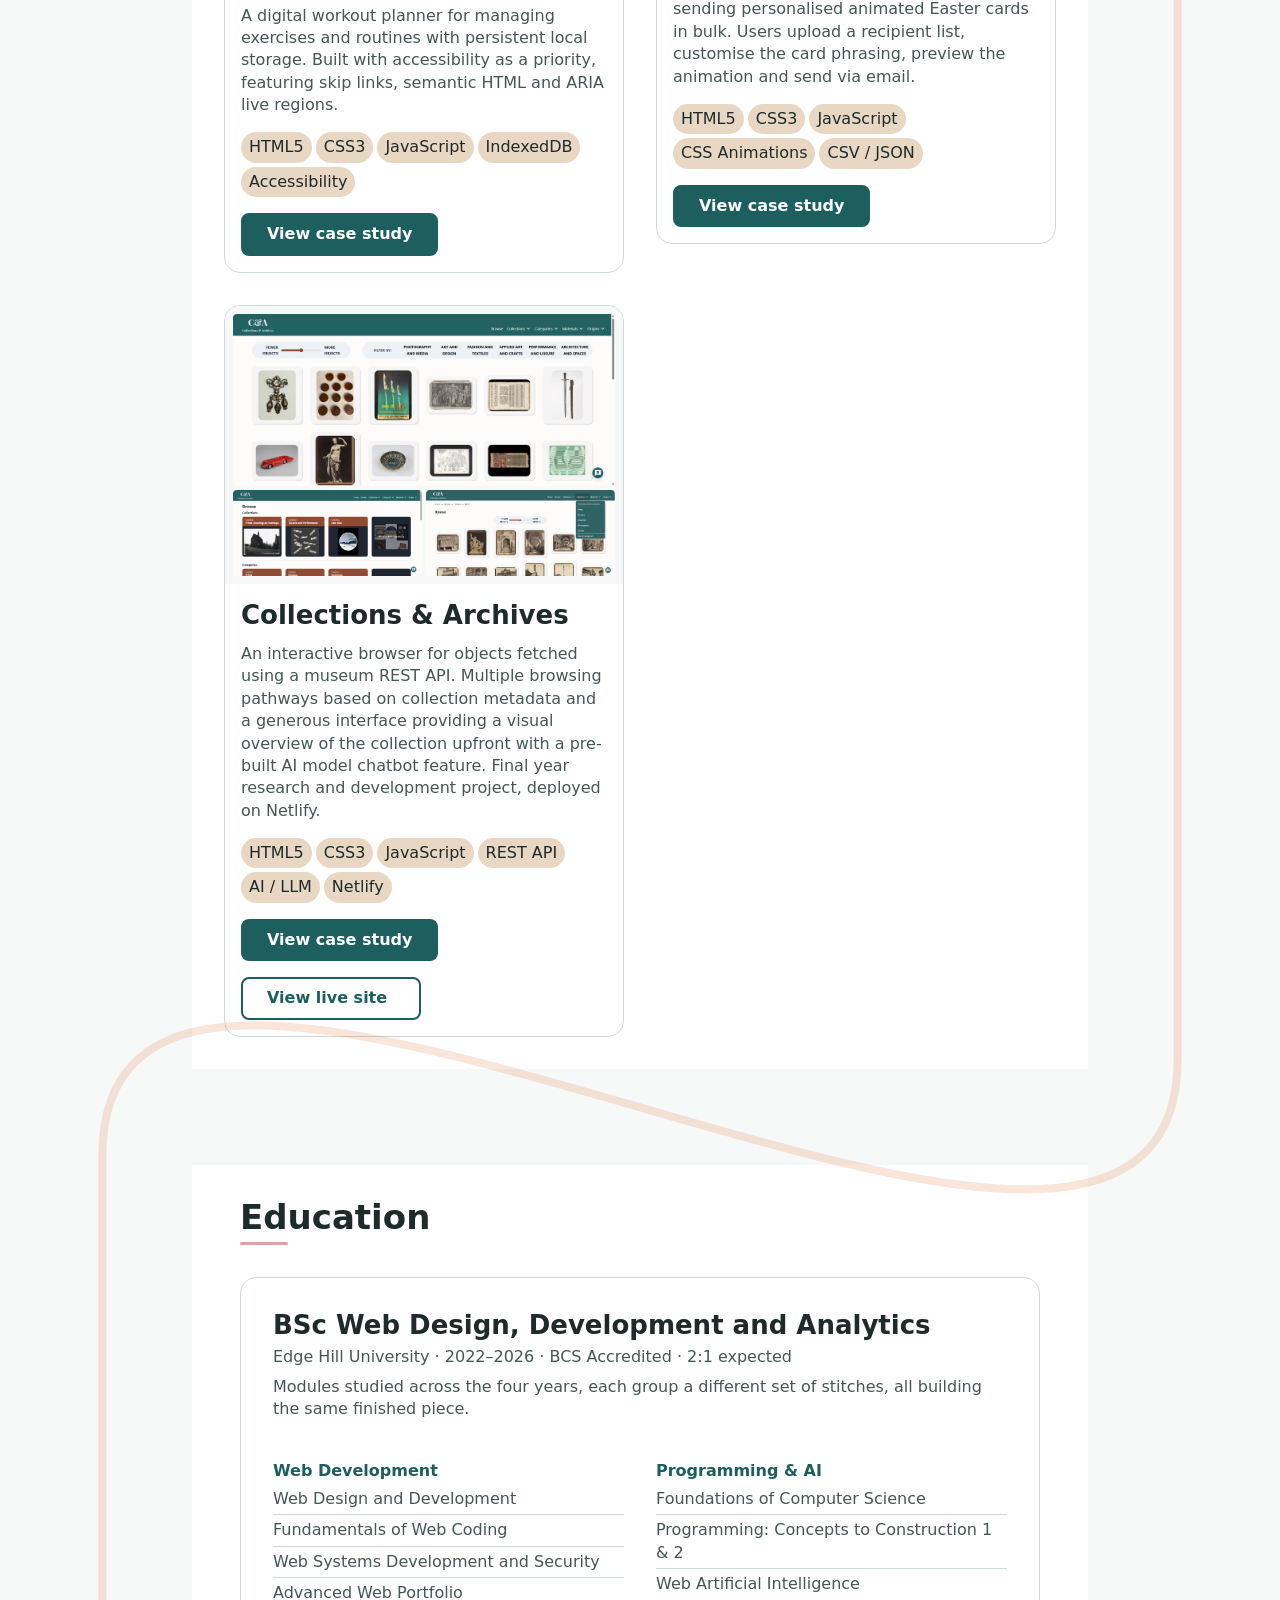
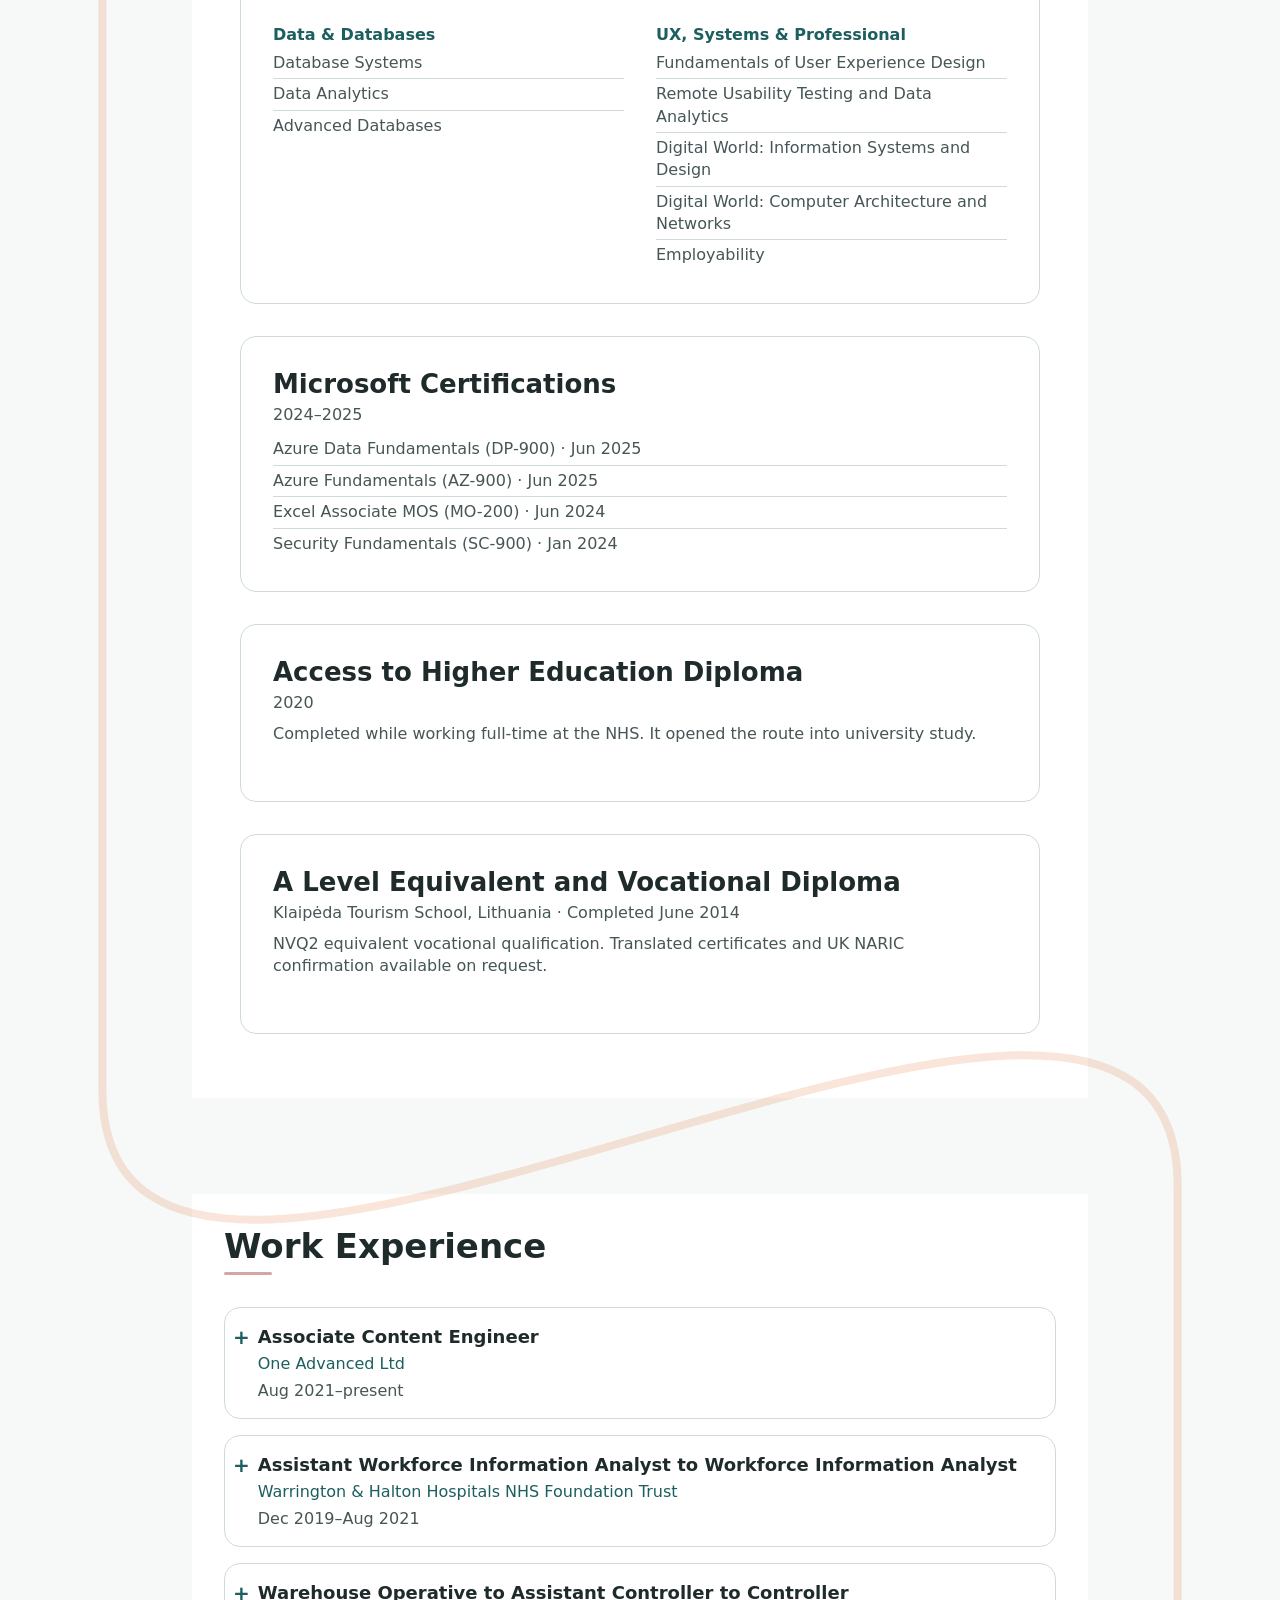
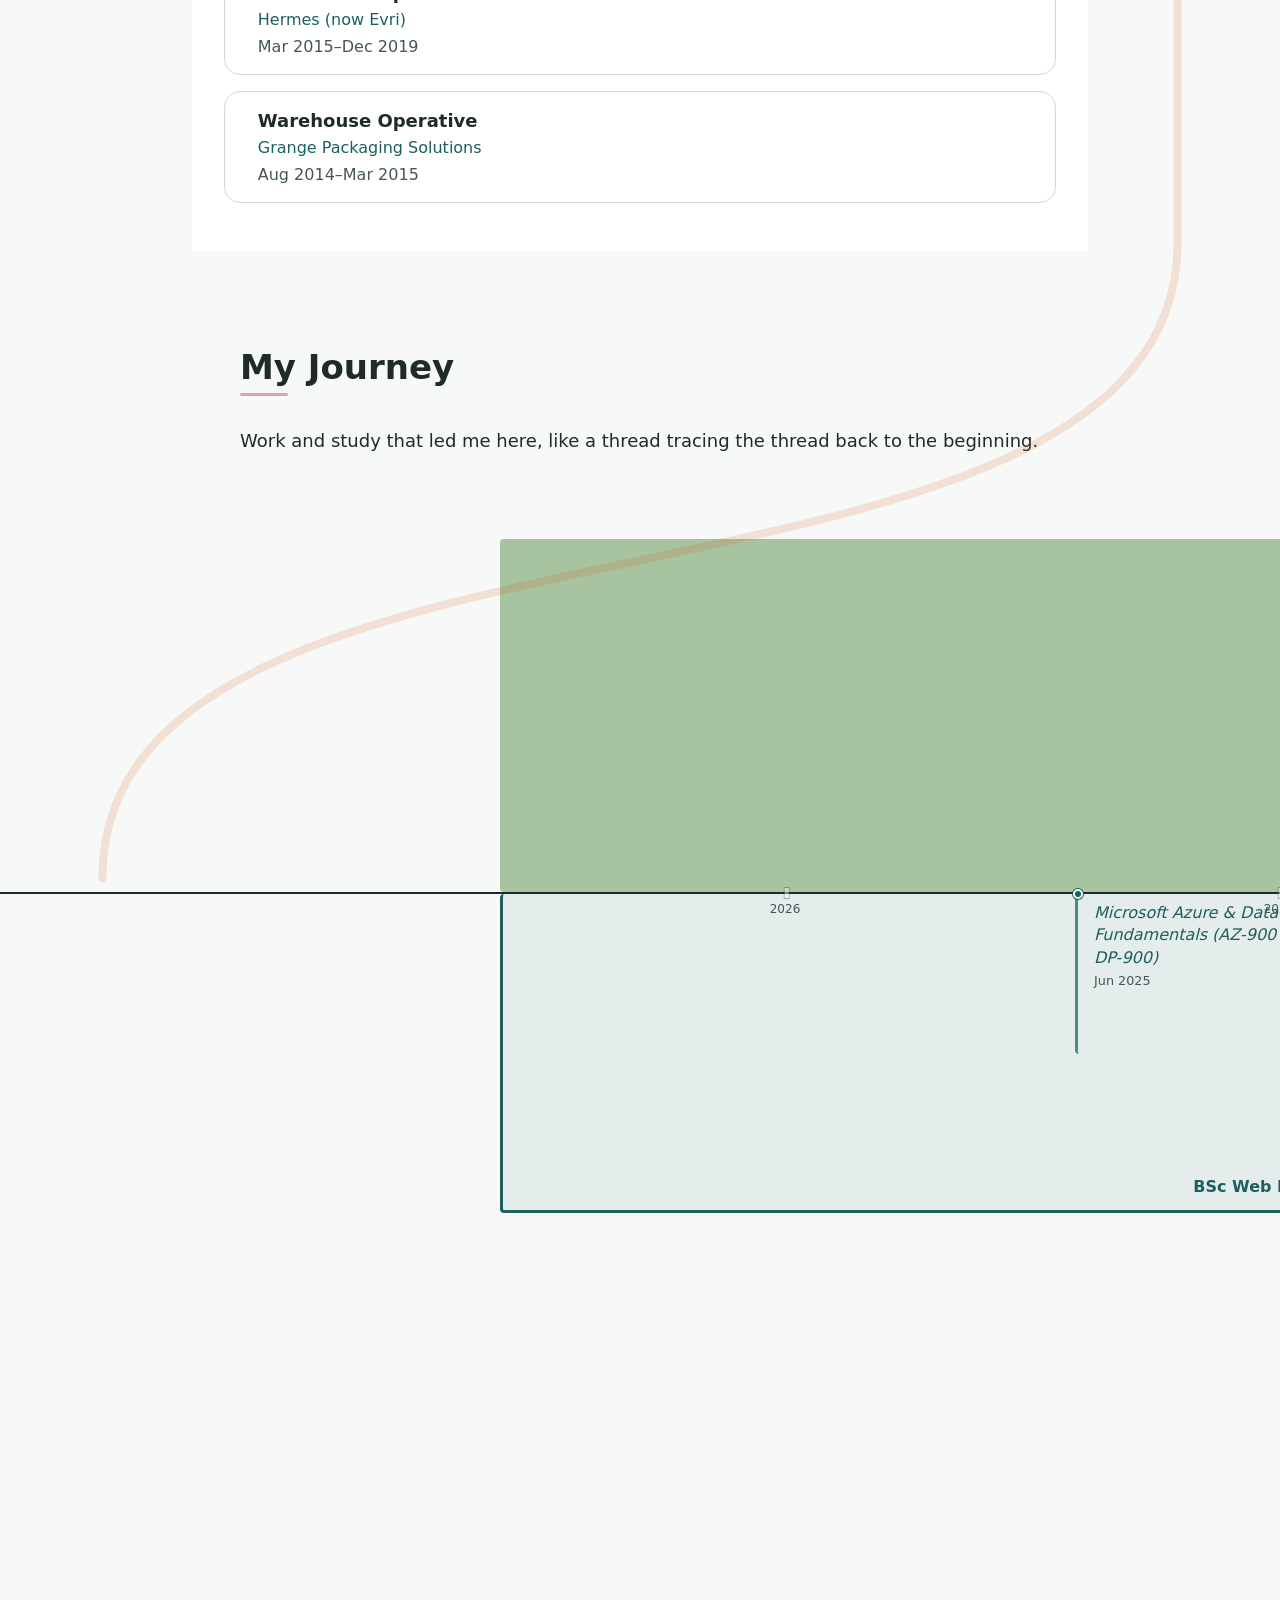
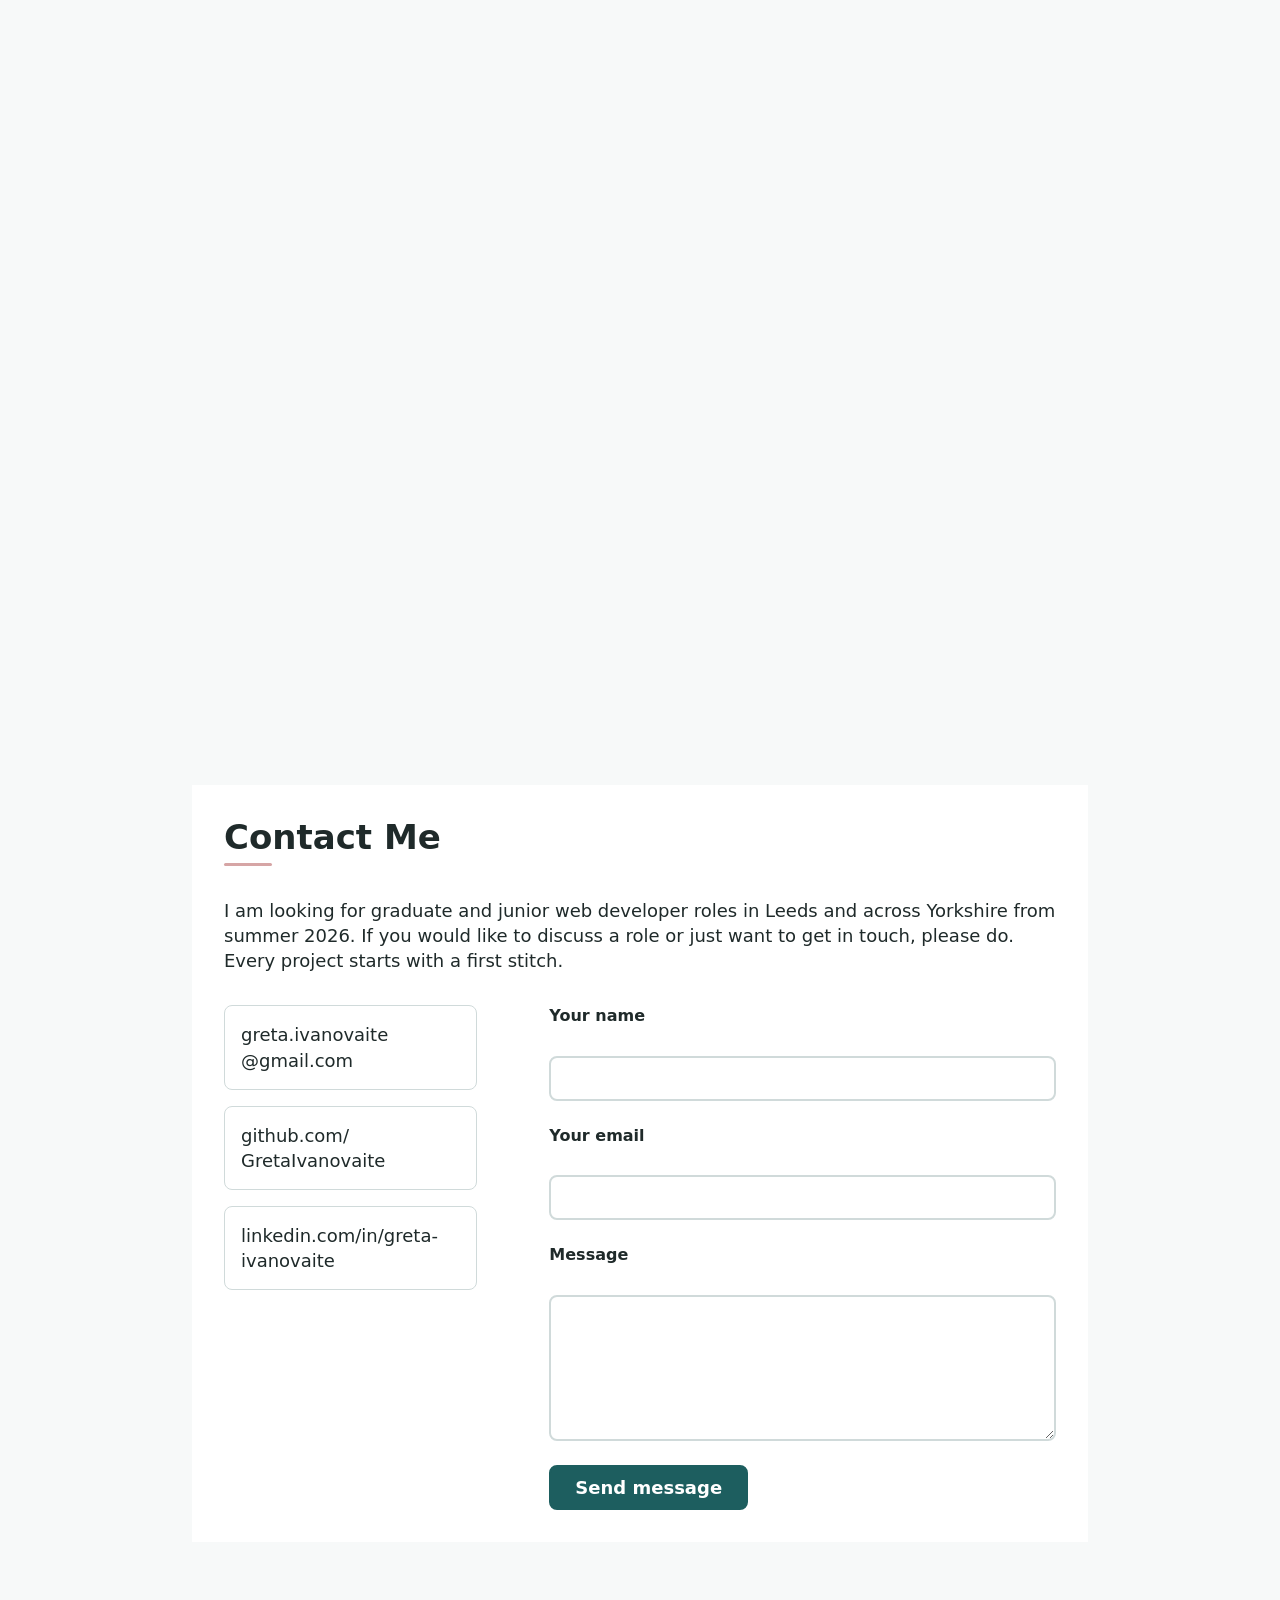
==== commit bfcf9f52: "Last content amends" ====
--- a/index.html
+++ b/index.html
@@ -262,7 +262,7 @@
 
             <details>
                 <summary>
-                    <span>Assistant Workforce Information Analyst → Workforce Information Analyst</span>
+                    <span>Assistant Workforce Information Analyst to Workforce Information Analyst</span>
                     <span>Warrington &amp; Halton Hospitals NHS Foundation Trust</span>
                     <span>Dec 2019–Aug 2021</span>
                 </summary>
@@ -285,7 +285,7 @@
 
             <details>
                 <summary>
-                    <span>Warehouse Operative → Assistant Controller → Controller</span>
+                    <span>Warehouse Operative to Assistant Controller to Controller</span>
                     <span>Hermes (now Evri)</span>
                     <span>Mar 2015–Dec 2019</span>
                 </summary>
@@ -345,7 +345,7 @@
                     </li>
                     <li class="timeline-work" data-year="2019" style="--tl-left:2969px;--tl-width:821px">
                         <span>NHS Warrington &amp; Halton</span>
-                        <span>Assistant Workforce Information Analyst &rarr; Workforce Information Analyst</span>
+                        <span>Assistant Workforce Information Analyst to Workforce Information Analyst</span>
                         <time datetime="2019-12/2021-08">Dec 2019-Aug 2021</time>
                     </li>
                     <li class="timeline-edu" data-year="2017" style="--tl-left:3378px;--tl-width:1564px">
@@ -354,7 +354,7 @@
                     </li>
                     <li class="timeline-work" data-year="2015" style="--tl-left:3790px;--tl-width:2348px">
                         <span>Hermes (now Evri)</span>
-                        <span>Warehouse Operative &rarr; Assistant Controller &rarr; Controller</span>
+                        <span>Warehouse Operative to Assistant Controller to Controller</span>
                         <time datetime="2015-03/2019-12">Mar 2015-Dec 2019</time>
                     </li>
                     <li class="timeline-work" data-year="2014" style="--tl-left:6138px;--tl-width:287px">
@@ -386,7 +386,7 @@
 
         <section id="contact" aria-labelledby="contact-heading">
             <h2 id="contact-heading">Contact Me</h2>
-            <p>I am looking for graduate and junior web developer roles in Leeds and across Yorkshire from summer 2026. If you would like to work together or just want to get in touch, I would love to hear from you. Every project starts with a first stitch.</p>
+            <p>I am looking for graduate and junior web developer roles in Leeds and across Yorkshire from summer 2026. If you would like to discuss a role or just want to get in touch, please do. Every project starts with a first stitch.</p>
             <address>
                 <a href="mailto:greta.ivanovaite@gmail.com" aria-label="Send email to Greta">greta.ivanovaite<wbr>@gmail.com</a>
                 <a href="https://github.com/GretaIvanovaite" target="_blank" rel="noopener noreferrer" aria-label="Greta's GitHub profile (opens in new tab)">github.com/<wbr>GretaIvanovaite</a>
